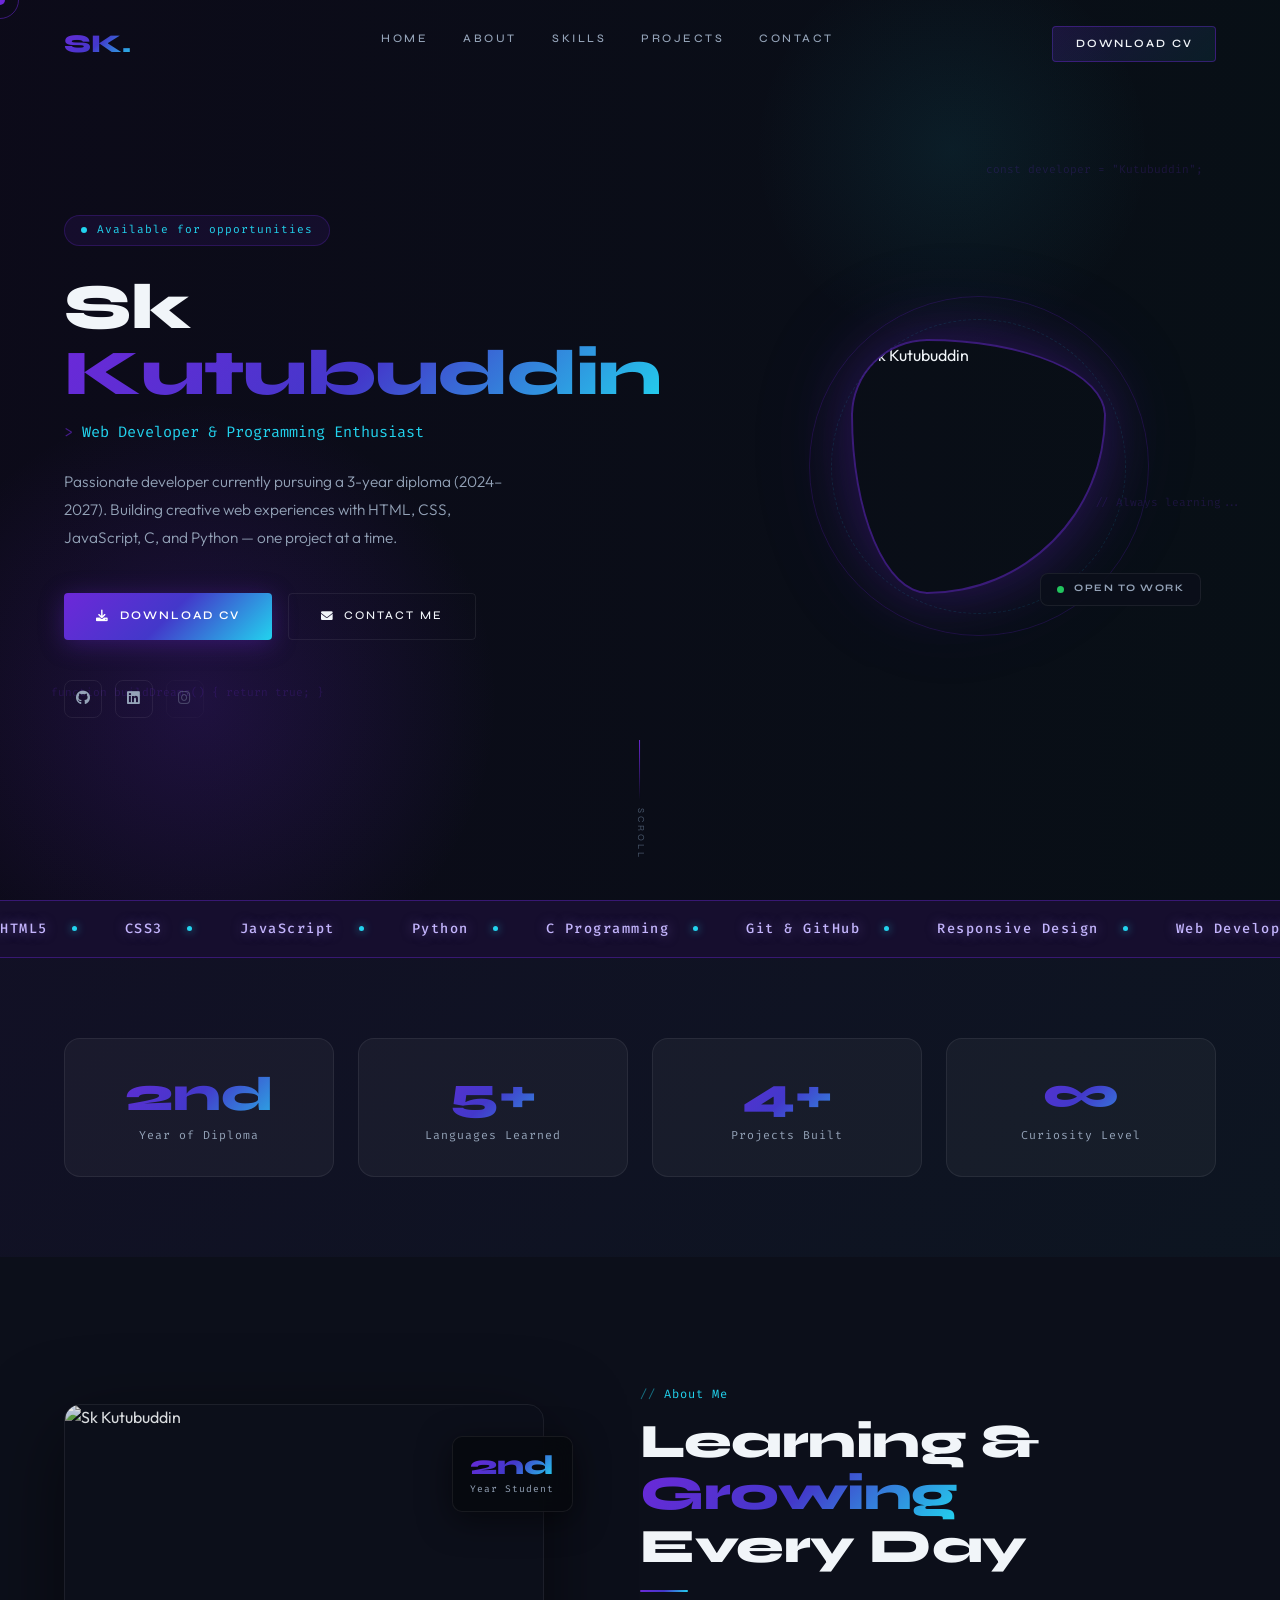
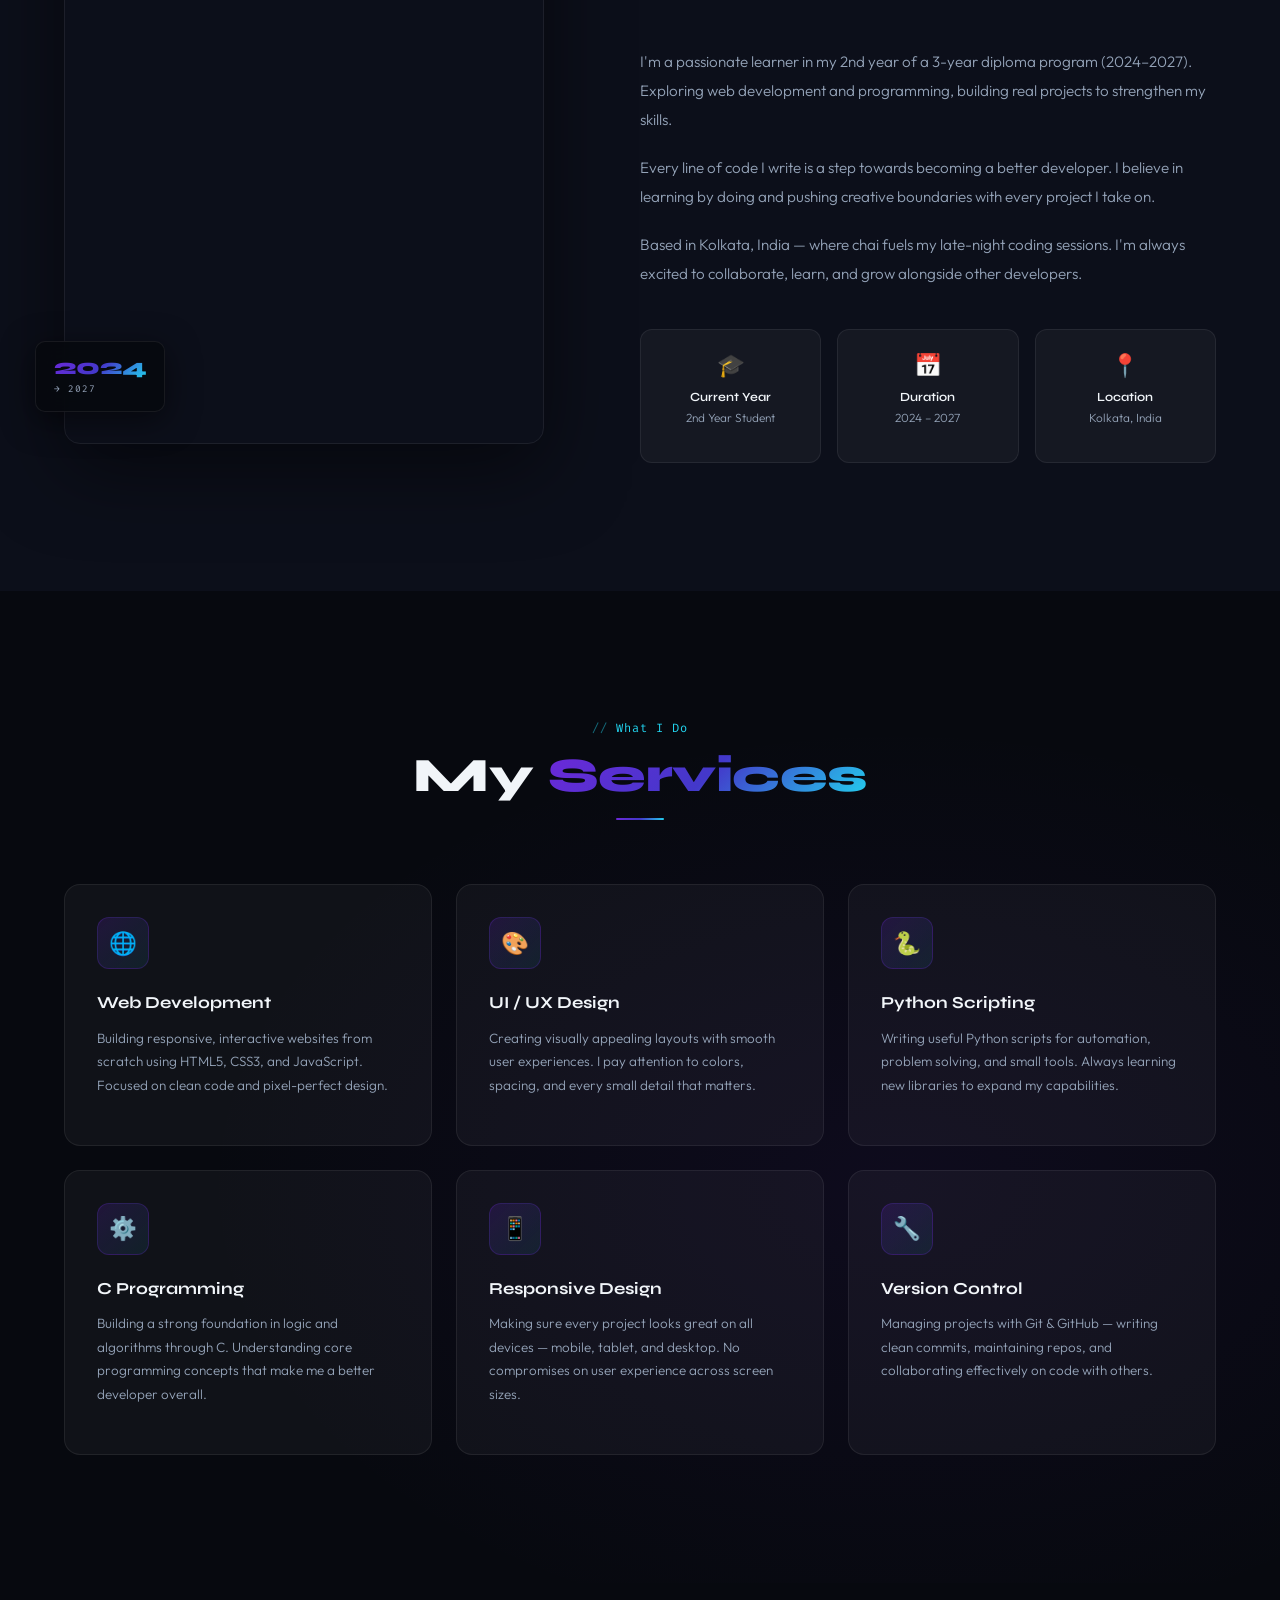
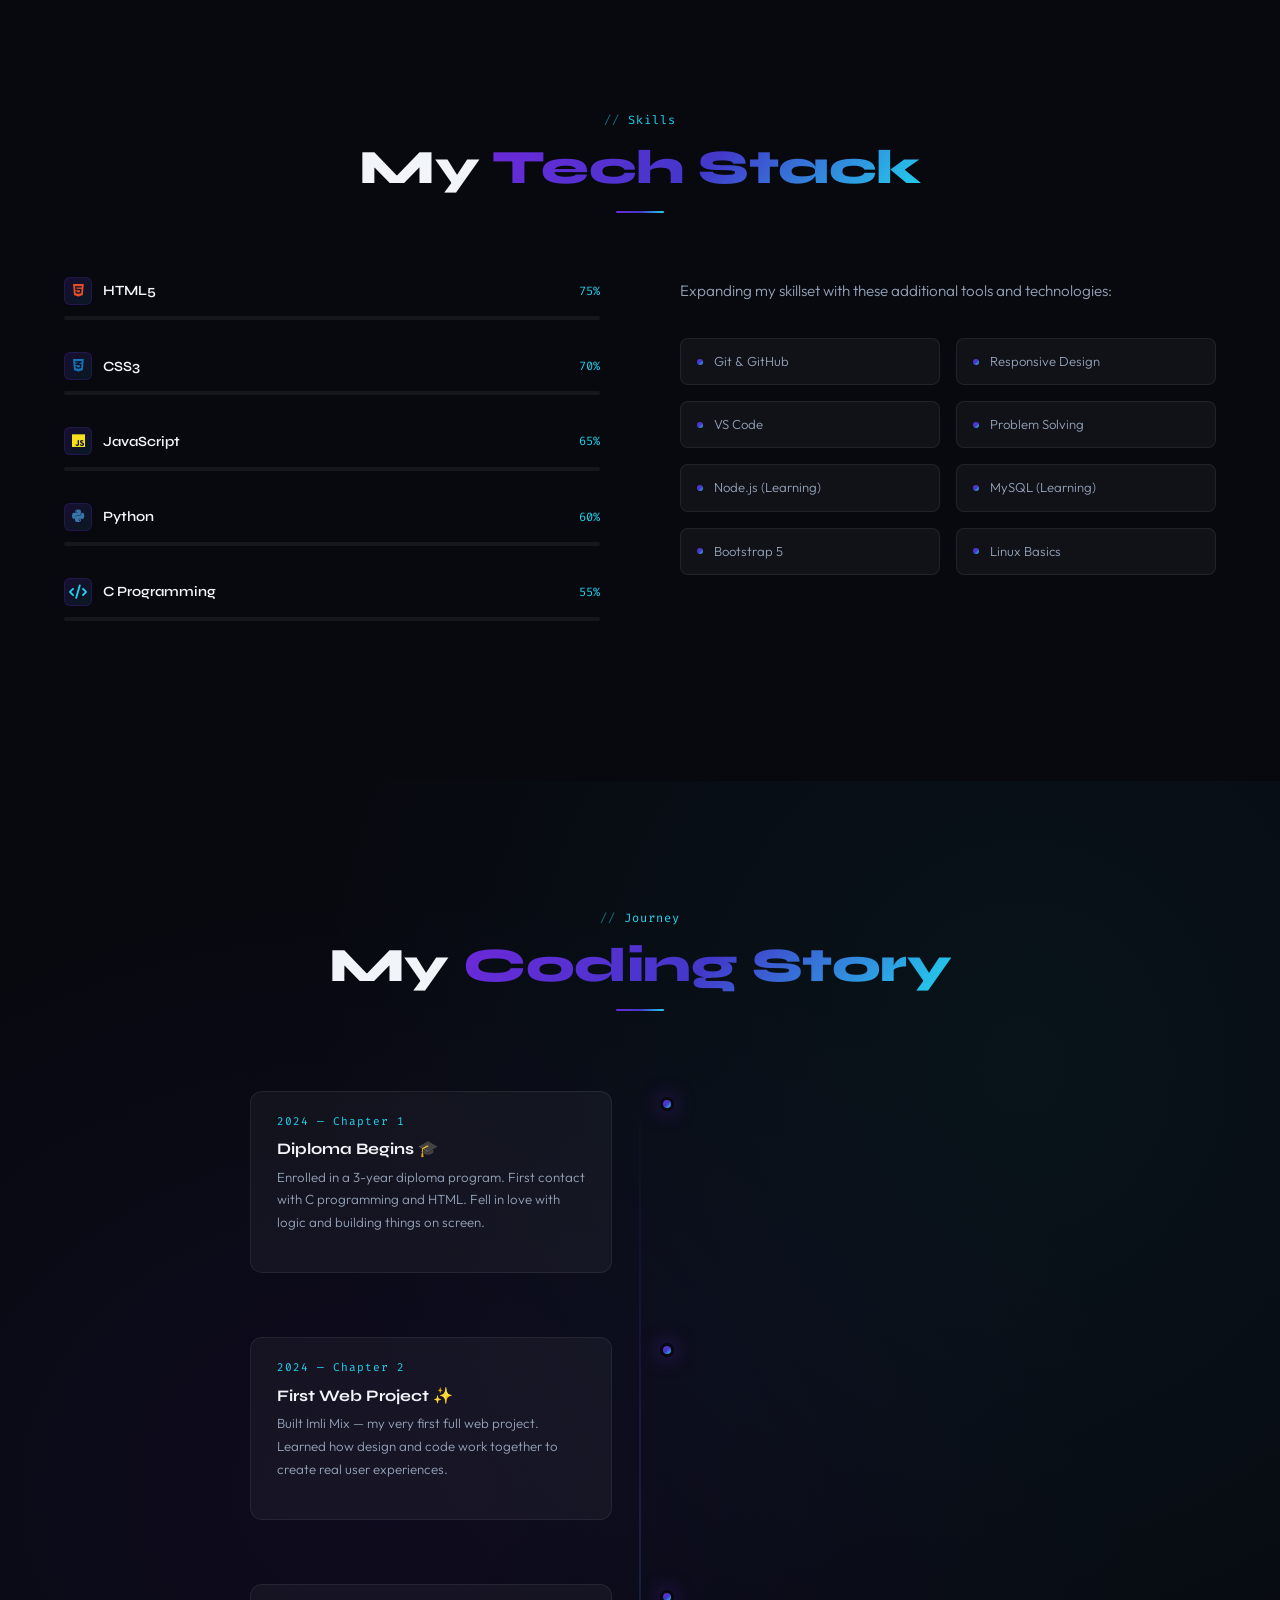
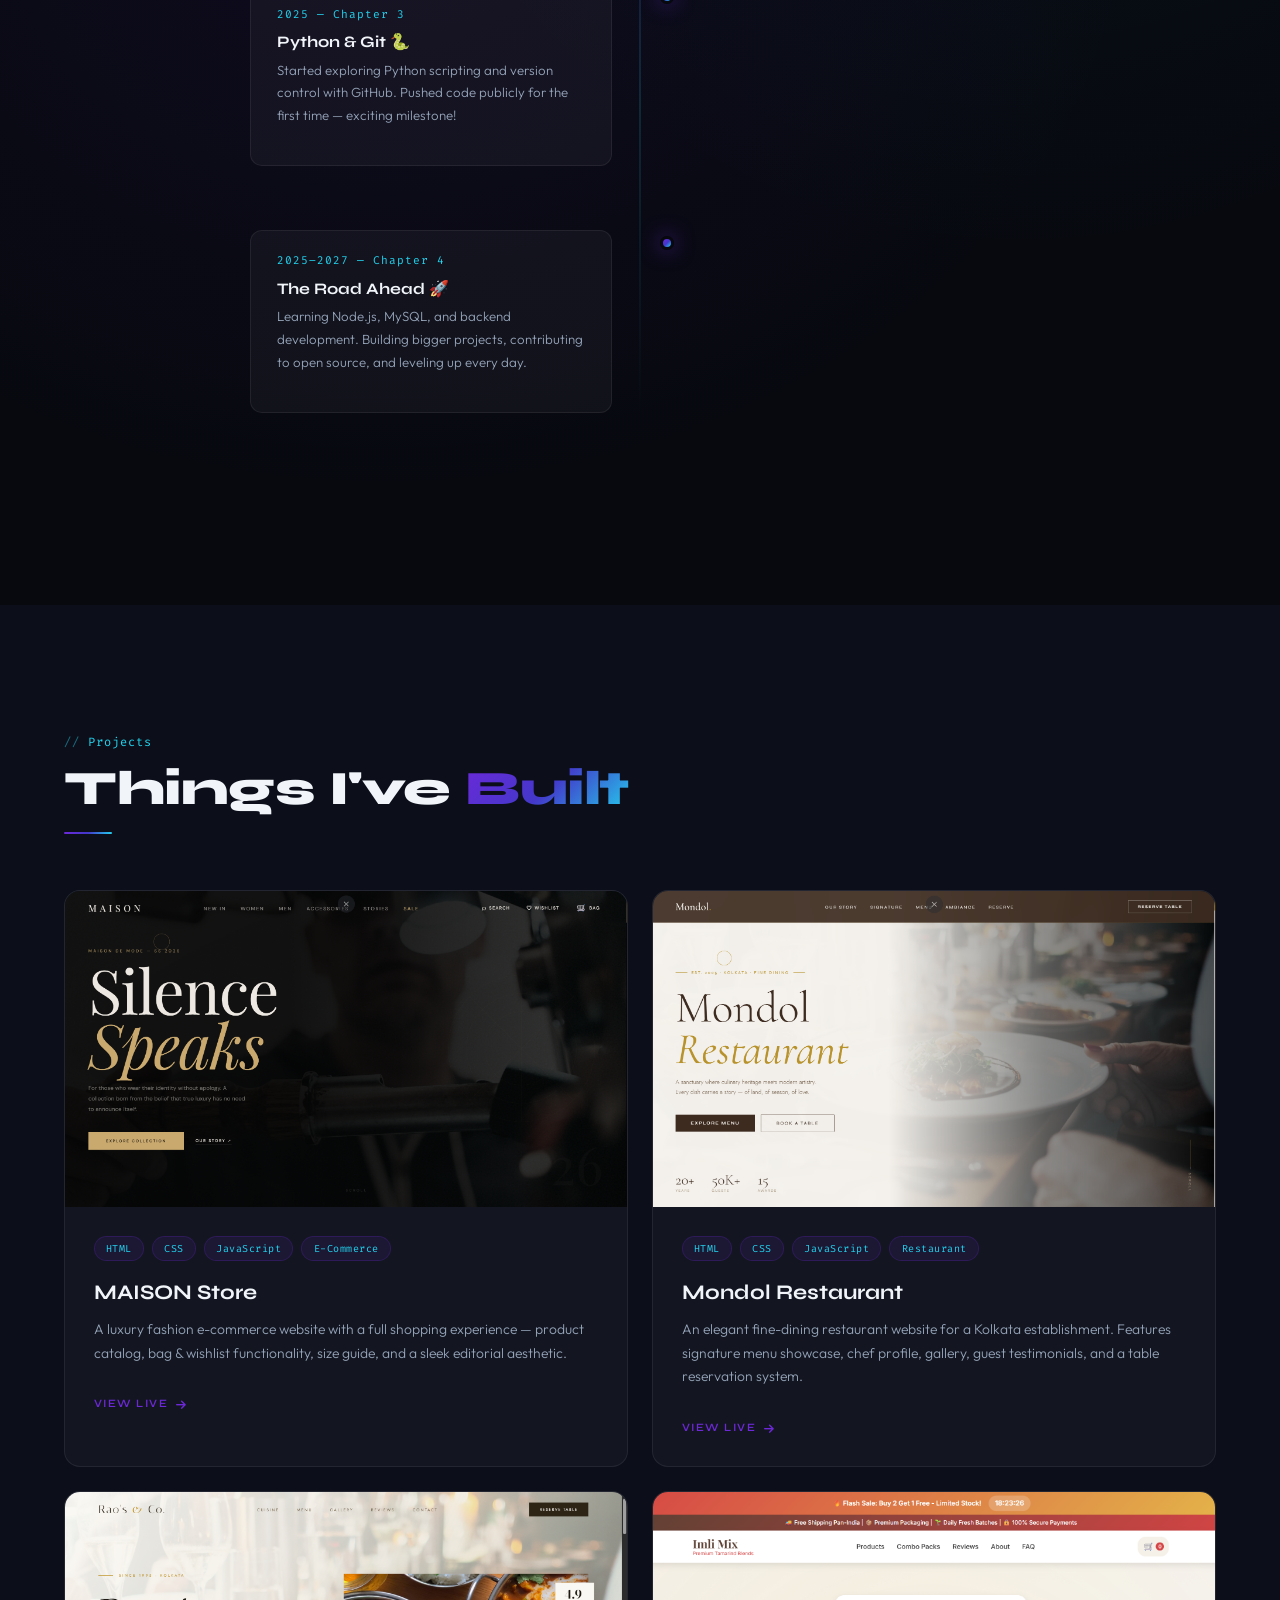
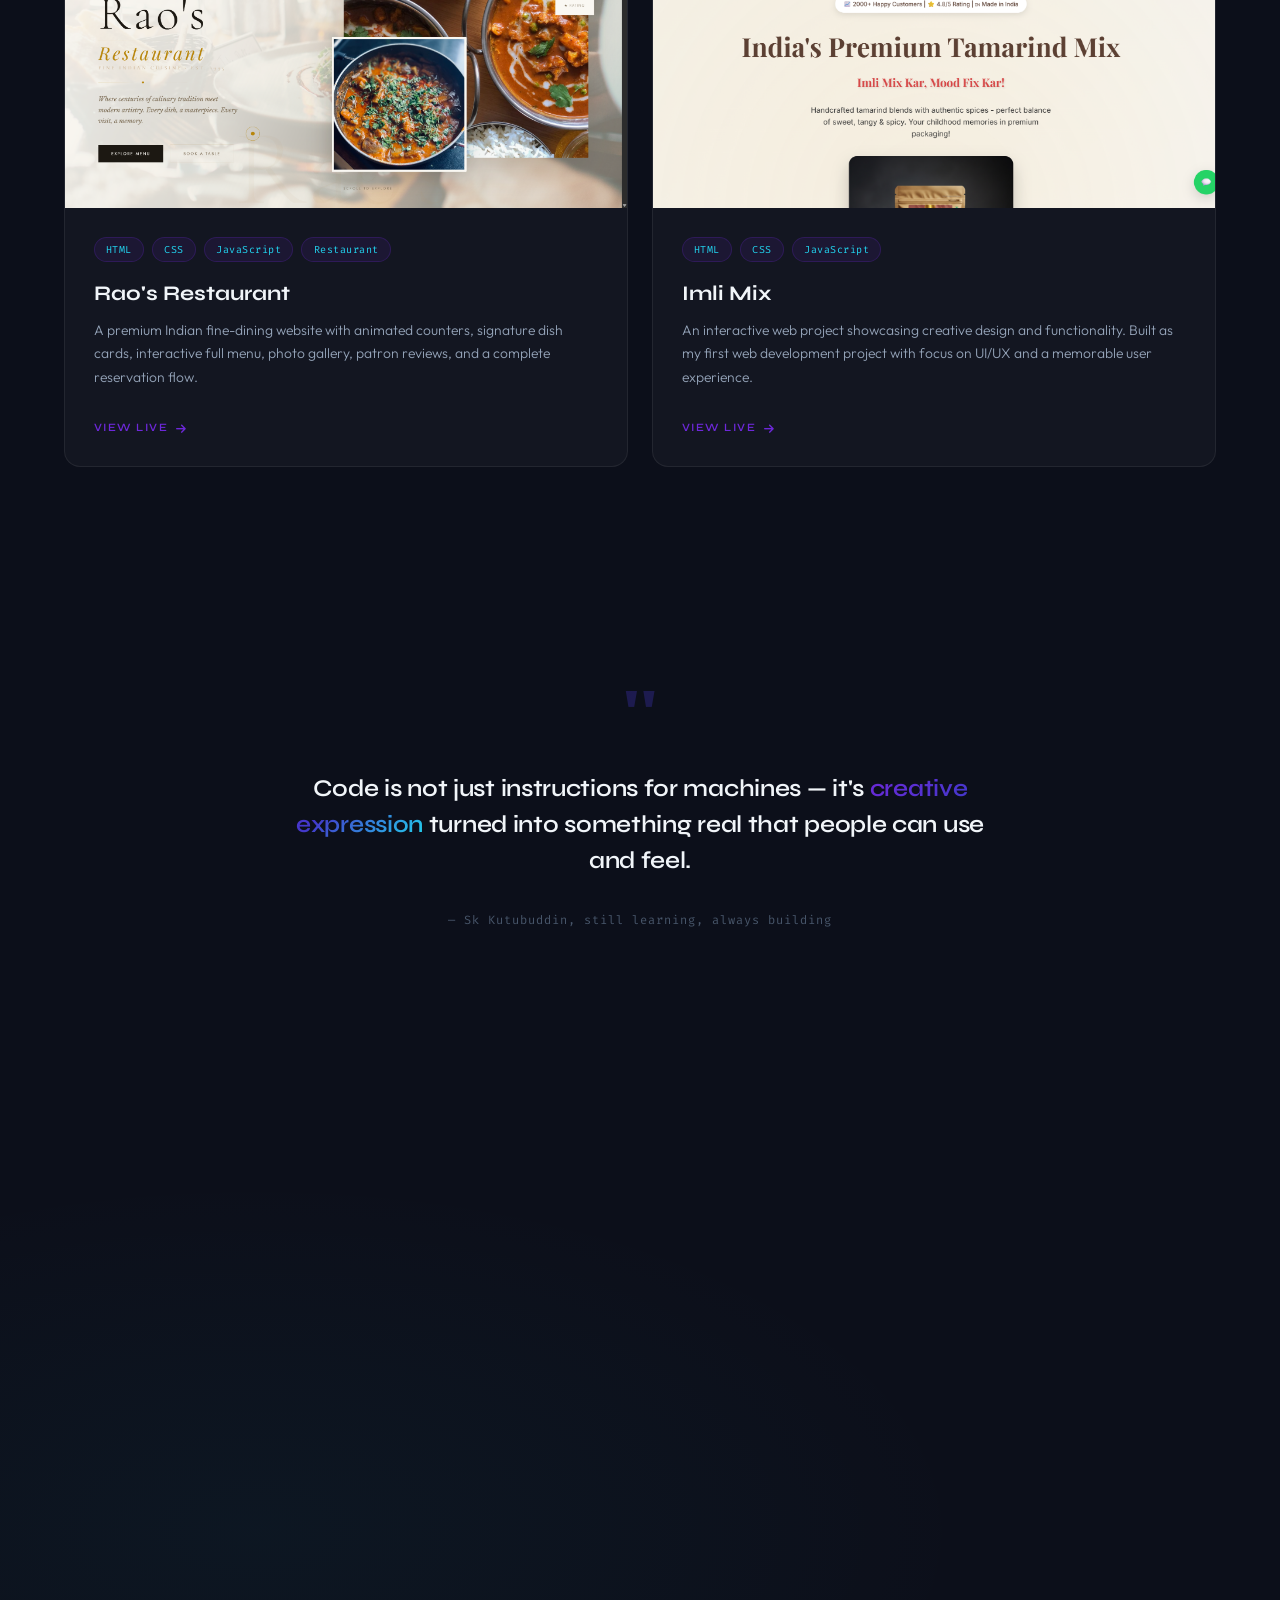
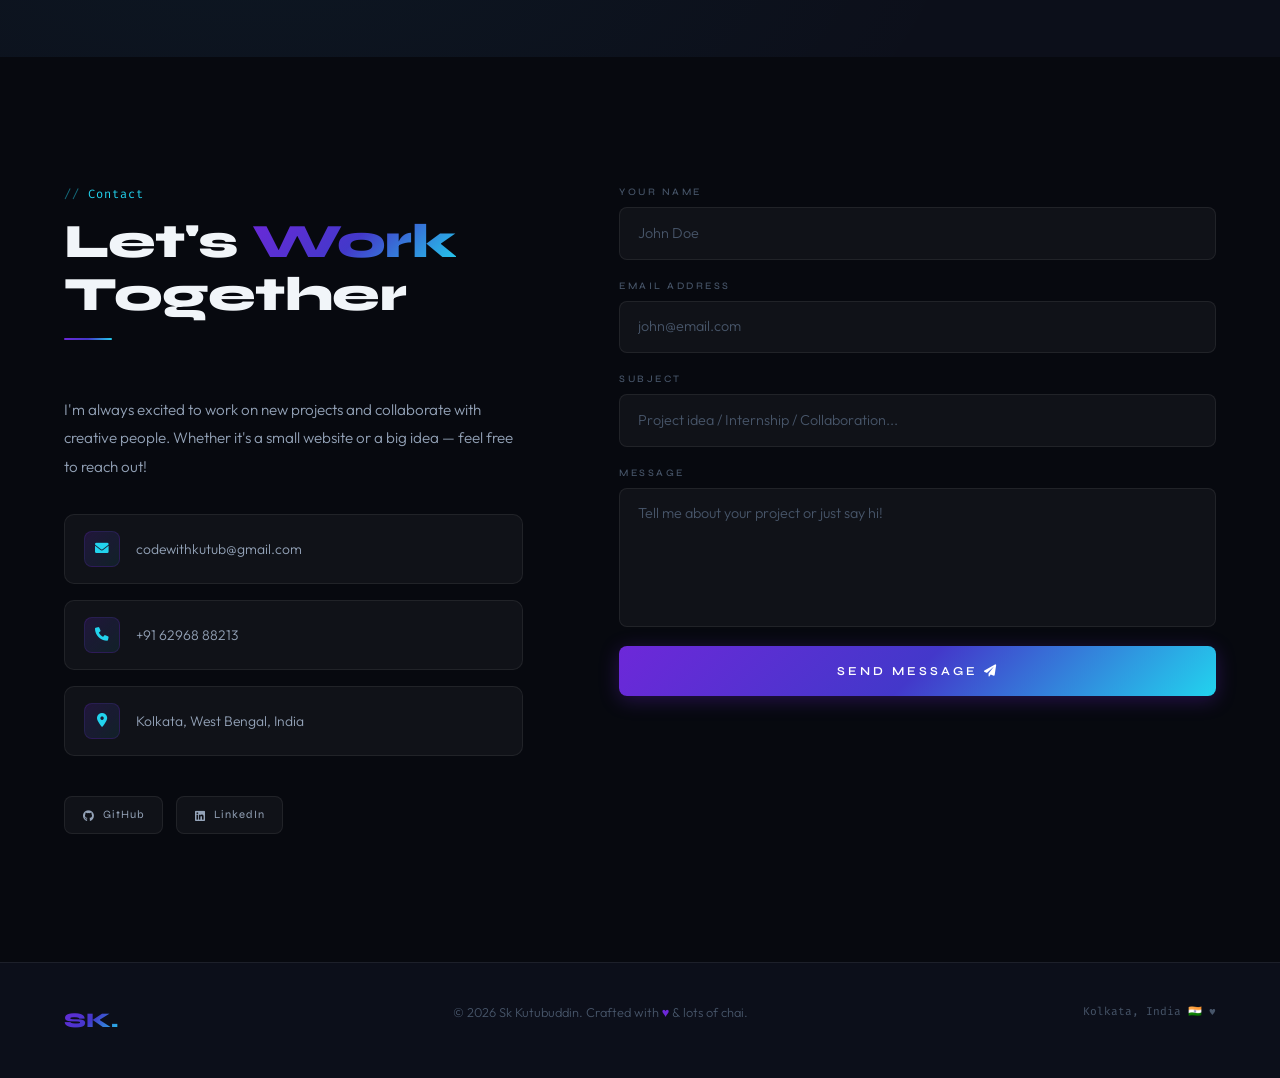
==== index.html @ 4190b273 "Update index.html" ====
<!DOCTYPE html>
<html lang="en">
<head>
<meta name="google-site-verification" content="mOUIY4-0SyJKU-5f5qzlYXudaRZwT8oI6e9zccimovU" />
<meta charset="UTF-8"/>
<meta name="viewport" content="width=device-width, initial-scale=1.0"/>
<title>Sk Kutubuddin — Web Developer</title>
<link href="https://fonts.googleapis.com/css2?family=Syne:wght@400;500;600;700;800&family=Outfit:wght@200;300;400;500;600&family=Fira+Code:wght@300;400;500&display=swap" rel="stylesheet"/>
<link href="https://cdnjs.cloudflare.com/ajax/libs/font-awesome/6.0.0/css/all.min.css" rel="stylesheet"/>
<link href="https://cdn.jsdelivr.net/npm/bootstrap@5.3.3/dist/css/bootstrap.min.css" rel="stylesheet"/>
<style>
:root{
  --bg:#07090f;--bg2:#0c0f1a;--bg3:#111827;
  --card:rgba(255,255,255,0.04);--border:rgba(255,255,255,0.07);
  --p1:#6d28d9;--p2:#4338ca;--p3:#22d3ee;
  --grad:linear-gradient(135deg,#6d28d9,#4338ca,#22d3ee);
  --gradsoft:linear-gradient(135deg,rgba(109,40,217,0.18),rgba(34,211,238,0.08));
  --text:#f1f5f9;--muted:#94a3b8;--dim:#475569;
}
*,*::before,*::after{margin:0;padding:0;box-sizing:border-box}
html{scroll-behavior:smooth}
body{background:var(--bg);color:var(--text);font-family:'Outfit',sans-serif;overflow-x:hidden;cursor:none}
::selection{background:rgba(109,40,217,0.4);color:#fff}
::-webkit-scrollbar{width:3px}
::-webkit-scrollbar-track{background:var(--bg2)}
::-webkit-scrollbar-thumb{background:var(--p1);border-radius:2px}

/* CURSOR */
#cur{position:fixed;width:10px;height:10px;background:var(--p1);border-radius:50%;pointer-events:none;z-index:99999;transform:translate(-50%,-50%)}
#curl{position:fixed;width:38px;height:38px;border:1.5px solid rgba(109,40,217,0.5);border-radius:50%;pointer-events:none;z-index:99998;transform:translate(-50%,-50%);transition:width .35s,height .35s}

/* PROGRESS */
#prog{position:fixed;top:0;left:0;height:2px;background:var(--grad);z-index:9997;transform-origin:left;transform:scaleX(0)}

/* NAV */
nav{position:fixed;top:0;left:0;right:0;z-index:1000;padding:1.5rem 5%;display:flex;align-items:center;justify-content:space-between;transition:all .4s}
nav.scrolled{background:rgba(7,9,15,0.93);backdrop-filter:blur(24px);border-bottom:1px solid var(--border);padding:1rem 5%;box-shadow:0 4px 40px rgba(0,0,0,0.4)}
.nav-logo{font-family:'Syne',sans-serif;font-size:1.6rem;font-weight:800;background:var(--grad);-webkit-background-clip:text;-webkit-text-fill-color:transparent;background-clip:text;text-decoration:none}
.nav-links{display:flex;gap:2.2rem;list-style:none}
.nav-links a{font-family:'Syne',sans-serif;font-size:.72rem;letter-spacing:2.5px;text-transform:uppercase;color:var(--muted);text-decoration:none;font-weight:500;transition:color .3s;position:relative}
.nav-links a::after{content:'';position:absolute;bottom:-3px;left:0;width:0;height:1px;background:var(--grad);transition:width .4s}
.nav-links a:hover{color:var(--text)}
.nav-links a:hover::after{width:100%}
.nav-cv{padding:.55rem 1.4rem;border:1px solid rgba(109,40,217,0.4);color:var(--text);font-family:'Syne',sans-serif;font-size:.7rem;letter-spacing:2px;text-transform:uppercase;font-weight:600;text-decoration:none;border-radius:4px;transition:all .3s;background:var(--gradsoft)}
.nav-cv:hover{background:var(--p1);border-color:var(--p1);box-shadow:0 0 24px rgba(109,40,217,0.45)}
.ham{display:none;flex-direction:column;gap:5px;cursor:pointer}
.ham span{width:24px;height:2px;background:var(--muted);border-radius:2px;transition:all .3s}
.ham.open span:nth-child(1){transform:rotate(45deg) translate(5px,5px)}
.ham.open span:nth-child(2){opacity:0}
.ham.open span:nth-child(3){transform:rotate(-45deg) translate(5px,-5px)}

/* HERO */
.hero{min-height:100vh;position:relative;display:flex;align-items:center;overflow:hidden;padding:7rem 5% 5rem}
.hero-bg{position:absolute;inset:0;background-image:url('https://images.unsplash.com/photo-1555066931-4365d14bab8c?w=1800&q=80&auto=format');background-size:cover;background-position:center;filter:brightness(0.12) saturate(0.4)}
.hero-ov{position:absolute;inset:0;background:linear-gradient(to right,rgba(7,9,15,0.97) 40%,rgba(7,9,15,0.7) 70%,rgba(7,9,15,0.3) 100%)}
.glow1{position:absolute;bottom:-100px;left:-100px;width:600px;height:600px;border-radius:50%;background:radial-gradient(circle,rgba(109,40,217,0.2) 0%,transparent 70%);pointer-events:none}
.glow2{position:absolute;top:-50px;right:10%;width:400px;height:400px;border-radius:50%;background:radial-gradient(circle,rgba(34,211,238,0.08) 0%,transparent 70%);pointer-events:none}
.fc{position:absolute;font-family:'Fira Code',monospace;font-size:.7rem;color:rgba(109,40,217,0.2);pointer-events:none;white-space:nowrap}
.fc1{top:18%;right:6%;animation:floatY 6s ease-in-out infinite}
.fc2{bottom:22%;left:4%;animation:floatY 8s ease-in-out infinite reverse}
.fc3{top:55%;right:3%;animation:floatY 7s ease-in-out 1s infinite}
.hero-inner{display:grid;grid-template-columns:1fr 1fr;gap:5rem;align-items:center;width:100%;position:relative;z-index:2}

.photo-wrap{display:flex;justify-content:center;align-items:center;position:relative}
.ring1{position:absolute;width:340px;height:340px;border-radius:50%;border:1px solid rgba(109,40,217,0.2);animation:spin 22s linear infinite}
.ring2{position:absolute;width:295px;height:295px;border-radius:50%;border:1px dashed rgba(34,211,238,0.12);animation:spin 16s linear infinite reverse}
.photo-shape{width:255px;height:255px;border-radius:30% 70% 70% 30% / 30% 30% 70% 70%;overflow:hidden;border:2px solid rgba(109,40,217,0.5);box-shadow:0 0 60px rgba(109,40,217,0.3),0 0 120px rgba(109,40,217,0.1);animation:morph 8s ease-in-out infinite;position:relative;z-index:2}
.photo-shape img{width:100%;height:100%;object-fit:cover;object-position:top}
.badge{position:absolute;bottom:-12px;right:15px;background:rgba(12,15,26,0.9);border:1px solid var(--border);padding:.65rem 1rem;border-radius:8px;display:flex;align-items:center;gap:.6rem;z-index:3;backdrop-filter:blur(12px)}
.bdot{width:7px;height:7px;background:#22c55e;border-radius:50%;animation:pulse 2s ease infinite}
.btxt{font-family:'Syne',sans-serif;font-size:.62rem;letter-spacing:1.5px;text-transform:uppercase;color:var(--muted)}

.htag{display:inline-flex;align-items:center;gap:.6rem;background:rgba(109,40,217,0.1);border:1px solid rgba(109,40,217,0.25);padding:.4rem 1rem;border-radius:100px;margin-bottom:1.8rem;animation:fadeUp .8s ease .2s both}
.htag span{font-family:'Fira Code',monospace;font-size:.7rem;color:var(--p3);letter-spacing:1px}
.hdot{width:6px;height:6px;background:var(--p3);border-radius:50%;animation:pulse 2s ease infinite}
.hero-name{font-family:'Syne',sans-serif;font-size:clamp(2.8rem,5vw,4.4rem);font-weight:800;line-height:1.04;margin-bottom:.8rem;letter-spacing:-1px;animation:fadeUp 1s ease .4s both}
.hero-name .g{background:var(--grad);-webkit-background-clip:text;-webkit-text-fill-color:transparent;background-clip:text}
.hero-role{font-family:'Fira Code',monospace;font-size:.95rem;color:var(--p3);margin-bottom:1.5rem;animation:fadeUp 1s ease .6s both}
.hero-role::before{content:'> ';color:var(--p1);opacity:.6}
.hero-desc{font-size:.96rem;color:var(--muted);line-height:1.85;font-weight:300;max-width:440px;margin-bottom:2.5rem;animation:fadeUp 1s ease .8s both}
.hero-btns{display:flex;gap:1rem;flex-wrap:wrap;margin-bottom:2.5rem;animation:fadeUp 1s ease 1s both}
.btn-fill{display:inline-flex;align-items:center;gap:.6rem;padding:.85rem 2rem;background:var(--grad);color:#fff;font-family:'Syne',sans-serif;font-size:.73rem;letter-spacing:2px;text-transform:uppercase;font-weight:600;border:none;border-radius:4px;cursor:none;text-decoration:none;transition:all .3s;box-shadow:0 4px 24px rgba(109,40,217,0.35)}
.btn-fill:hover{transform:translateY(-2px);box-shadow:0 8px 36px rgba(109,40,217,0.55)}
.btn-out{display:inline-flex;align-items:center;gap:.6rem;padding:.85rem 2rem;background:transparent;border:1px solid var(--border);color:var(--text);font-family:'Syne',sans-serif;font-size:.73rem;letter-spacing:2px;text-transform:uppercase;font-weight:500;border-radius:4px;cursor:none;text-decoration:none;transition:all .3s}
.btn-out:hover{border-color:rgba(109,40,217,0.5);background:rgba(109,40,217,0.08);transform:translateY(-2px)}
.hero-soc{display:flex;gap:.8rem;animation:fadeUp 1s ease 1.2s both}
.soca{width:38px;height:38px;border:1px solid var(--border);border-radius:8px;display:flex;align-items:center;justify-content:center;color:var(--muted);text-decoration:none;transition:all .3s;font-size:.9rem}
.soca:hover{border-color:rgba(109,40,217,0.5);color:var(--p1);background:rgba(109,40,217,0.08);transform:translateY(-3px)}
.hero-scroll{position:absolute;bottom:2.5rem;left:50%;transform:translateX(-50%);z-index:2;display:flex;flex-direction:column;align-items:center;gap:.5rem}
.scroll-line{width:1px;height:60px;background:linear-gradient(to bottom,var(--p1),transparent)}
.scroll-txt{font-family:'Syne',sans-serif;font-size:.58rem;letter-spacing:3px;text-transform:uppercase;color:var(--dim);writing-mode:vertical-rl}

/* MARQUEE */
.mq{padding:1.1rem 0;background:rgba(109,40,217,0.15);border-top:1px solid rgba(109,40,217,0.4);border-bottom:1px solid rgba(109,40,217,0.4);overflow:hidden}
.mq-track{display:flex;gap:3rem;animation:marquee 22s linear infinite;white-space:nowrap}
.mq-item{font-family:'Fira Code',monospace;font-size:.85rem;color:#c4b5fd;display:flex;align-items:center;gap:1.5rem;flex-shrink:0;letter-spacing:1.5px;font-weight:500;text-shadow:0 0 12px rgba(167,139,250,0.5)}
.mq-dot{width:5px;height:5px;background:#22d3ee;border-radius:50%;opacity:1;box-shadow:0 0 8px rgba(34,211,238,0.8)}

/* SECTION BASE */
.sec{padding:8rem 5%;position:relative;z-index:2}
.sec-lbl{font-family:'Fira Code',monospace;font-size:.75rem;color:var(--p3);display:block;margin-bottom:.8rem;letter-spacing:1px}
.sec-lbl::before{content:'// ';opacity:.5}
.sec-h{font-family:'Syne',sans-serif;font-size:clamp(2rem,4vw,3rem);font-weight:800;color:var(--text);line-height:1.1;margin-bottom:1rem;letter-spacing:-.5px}
.sec-h .g{background:var(--grad);-webkit-background-clip:text;-webkit-text-fill-color:transparent;background-clip:text}
.sec-line{width:48px;height:2px;background:var(--grad);border-radius:2px;margin-bottom:3.5rem}
.body-p{font-size:.95rem;color:var(--muted);line-height:1.9;font-weight:300;margin-bottom:1.2rem}

/* BIDIRECTIONAL REVEAL */
.rv{opacity:0;transform:translateY(40px);transition:opacity .75s cubic-bezier(.16,1,.3,1),transform .75s cubic-bezier(.16,1,.3,1)}
.rv.vis{opacity:1;transform:none}
.rvl{opacity:0;transform:translateX(-50px);transition:opacity .75s cubic-bezier(.16,1,.3,1),transform .75s cubic-bezier(.16,1,.3,1)}
.rvl.vis{opacity:1;transform:none}
.rvr{opacity:0;transform:translateX(50px);transition:opacity .75s cubic-bezier(.16,1,.3,1),transform .75s cubic-bezier(.16,1,.3,1)}
.rvr.vis{opacity:1;transform:none}
.d1{transition-delay:.1s}.d2{transition-delay:.2s}.d3{transition-delay:.3s}.d4{transition-delay:.4s}.d5{transition-delay:.5s}

/* ABOUT */
.about-sec{background:var(--bg2);overflow:hidden}
.about-bg{position:absolute;inset:0;background-image:url('https://images.unsplash.com/photo-1518770660439-4636190af475?w=1400&q=70&auto=format');background-size:cover;background-position:center;filter:brightness(0.06) saturate(0.3);opacity:.7}
.about-ov{position:absolute;inset:0;background:linear-gradient(135deg,rgba(12,15,26,0.97) 50%,rgba(12,15,26,0.88) 100%)}
.about-inner{display:grid;grid-template-columns:1fr 1.2fr;gap:6rem;align-items:center;position:relative;z-index:2}
.about-img-wrap{position:relative}
.about-frame{border-radius:16px;overflow:hidden;border:1px solid var(--border);box-shadow:0 24px 80px rgba(0,0,0,0.5)}
.about-frame img{width:100%;aspect-ratio:3/4;object-fit:cover;object-position:top;filter:saturate(.8) brightness(.9);display:block}
.ab1{position:absolute;top:2rem;right:-1.8rem;background:rgba(7,9,15,0.92);border:1px solid var(--border);padding:.9rem 1.1rem;border-radius:10px;box-shadow:0 8px 32px rgba(0,0,0,0.5);backdrop-filter:blur(12px)}
.ab1 .num{font-family:'Syne',sans-serif;font-size:1.7rem;font-weight:800;background:var(--grad);-webkit-background-clip:text;-webkit-text-fill-color:transparent;background-clip:text;display:block;line-height:1}
.ab1 .lbl{font-family:'Fira Code',monospace;font-size:.6rem;color:var(--muted);letter-spacing:1px;display:block;margin-top:.2rem}
.ab2{position:absolute;bottom:2rem;left:-1.8rem;background:rgba(7,9,15,0.92);border:1px solid var(--border);padding:.9rem 1.1rem;border-radius:10px;box-shadow:0 8px 32px rgba(0,0,0,0.5);backdrop-filter:blur(12px)}
.acards{display:grid;grid-template-columns:repeat(3,1fr);gap:1rem;margin-top:2.5rem}
.acard{background:var(--card);border:1px solid var(--border);border-radius:12px;padding:1.2rem;text-align:center;transition:all .3s}
.acard:hover{border-color:rgba(109,40,217,0.35);background:rgba(109,40,217,0.06);transform:translateY(-4px)}
.acard-ico{font-size:1.4rem;margin-bottom:.5rem}
.acard h4{font-family:'Syne',sans-serif;font-size:.78rem;color:var(--text);font-weight:600;margin-bottom:.3rem}
.acard p{font-size:.74rem;color:var(--muted);font-weight:300;line-height:1.4}

/* SKILLS */
.skills-sec{background:var(--bg);overflow:hidden}
.skills-bg{position:absolute;inset:0;background-image:url('https://images.unsplash.com/photo-1451187580459-43490279c0fa?w=1400&q=70&auto=format');background-size:cover;background-position:center;filter:brightness(0.07) saturate(0.2)}
.skills-ov{position:absolute;inset:0;background:linear-gradient(to bottom,rgba(7,9,15,0.97),rgba(7,9,15,0.92),rgba(7,9,15,0.97))}
.skills-center{text-align:center;margin-bottom:4rem;position:relative;z-index:2}
.skills-inner{display:grid;grid-template-columns:1fr 1fr;gap:5rem;position:relative;z-index:2}
.sk-item{margin-bottom:2rem}
.sk-top{display:flex;justify-content:space-between;align-items:center;margin-bottom:.7rem}
.sk-name{font-family:'Syne',sans-serif;font-size:.88rem;color:var(--text);font-weight:600;display:flex;align-items:center;gap:.7rem}
.sk-ico{width:28px;height:28px;border-radius:6px;background:var(--gradsoft);border:1px solid rgba(109,40,217,0.2);display:flex;align-items:center;justify-content:center;font-size:.9rem}
.sk-pct{font-family:'Fira Code',monospace;font-size:.75rem;color:var(--p3)}
.sk-track{height:4px;background:rgba(255,255,255,0.06);border-radius:100px;overflow:hidden}
.sk-fill{height:100%;border-radius:100px;background:var(--grad);width:0;transition:width 1.4s cubic-bezier(.16,1,.3,1)}
.chips{display:grid;grid-template-columns:1fr 1fr;gap:1rem}
.chip{background:var(--card);border:1px solid var(--border);border-radius:8px;padding:.8rem 1rem;display:flex;align-items:center;gap:.7rem;transition:all .3s}
.chip:hover{border-color:rgba(109,40,217,0.35);background:rgba(109,40,217,0.06)}
.chipdot{width:6px;height:6px;border-radius:50%;background:var(--grad);flex-shrink:0}
.chipname{font-size:.82rem;color:var(--muted);font-weight:300}

/* PROJECTS */
.projects-sec{background:var(--bg2);overflow:hidden}
.projects-bg{position:absolute;inset:0;background-image:url('https://images.unsplash.com/photo-1461749280684-dccba630e2f6?w=1400&q=70&auto=format');background-size:cover;background-position:center;filter:brightness(0.07) saturate(0.3)}
.projects-ov{position:absolute;inset:0;background:rgba(12,15,26,0.94)}
.proj-top{position:relative;z-index:2}
.proj-grid{display:grid;grid-template-columns:repeat(2,1fr);gap:1.5rem;margin-top:1rem;position:relative;z-index:2}
.proj-card{background:rgba(255,255,255,0.03);border:1px solid var(--border);border-radius:16px;overflow:hidden;transition:all .4s}
.proj-card:hover{border-color:rgba(109,40,217,0.35);transform:translateY(-6px);box-shadow:0 24px 60px rgba(0,0,0,0.4)}
.proj-img{width:100%;aspect-ratio:16/9;overflow:hidden;position:relative;background:var(--bg3)}
.proj-img img{position:absolute;inset:0;width:100%;height:100%;object-fit:cover;transition:opacity .45s,transform .6s}
.proj-img .img-main{opacity:1}
.proj-img .img-hover{opacity:0}
.proj-card:hover .img-main{opacity:0;transform:scale(1.05)}
.proj-card:hover .img-hover{opacity:1}
.proj-body{padding:1.8rem}
.ptags{display:flex;gap:.5rem;flex-wrap:wrap;margin-bottom:1rem}
.ptag{font-family:'Fira Code',monospace;font-size:.63rem;padding:.25rem .7rem;border-radius:100px;background:rgba(109,40,217,0.1);border:1px solid rgba(109,40,217,0.22);color:var(--p3);letter-spacing:.5px}
.pname{font-family:'Syne',sans-serif;font-size:1.3rem;color:var(--text);font-weight:700;margin-bottom:.6rem}
.pdesc{font-size:.87rem;color:var(--muted);line-height:1.7;font-weight:300;margin-bottom:1.5rem}
.plink{display:inline-flex;align-items:center;gap:.5rem;font-family:'Syne',sans-serif;font-size:.7rem;letter-spacing:1.5px;text-transform:uppercase;color:var(--p1);text-decoration:none;font-weight:600;transition:all .3s}
.plink:hover{color:var(--p3);gap:.8rem}

/* PROJECT PREVIEW — iframe based */
.proj-preview{position:relative;width:100%;aspect-ratio:16/9;overflow:hidden;background:var(--bg3)}
.proj-preview iframe{width:200%;height:200%;border:none;transform:scale(0.5);transform-origin:top left;pointer-events:none}
.proj-preview-overlay{position:absolute;inset:0;background:linear-gradient(to bottom,transparent 60%,rgba(7,9,15,0.6) 100%)}
.proj-preview:hover .proj-preview-overlay{background:linear-gradient(to bottom,transparent 40%,rgba(7,9,15,0.4) 100%)}

/* TIMELINE */
.timeline-sec{background:var(--bg);overflow:hidden}
.timeline-bg{position:absolute;inset:0;background:radial-gradient(ellipse at 30% 50%,rgba(109,40,217,0.08) 0%,transparent 60%),radial-gradient(ellipse at 80% 20%,rgba(34,211,238,0.05) 0%,transparent 50%)}
.tl-wrap{position:relative;z-index:2;max-width:780px;margin:0 auto}
.tl-line{position:absolute;left:50%;top:0;bottom:0;width:1px;background:linear-gradient(to bottom,transparent,rgba(109,40,217,0.4),rgba(34,211,238,0.3),transparent);transform:translateX(-50%)}
.tl-item{display:flex;gap:3rem;align-items:flex-start;margin-bottom:4rem;position:relative}
.tl-item:nth-child(even){flex-direction:row-reverse}
.tl-side{flex:1;text-align:right}
.tl-item:nth-child(even) .tl-side{text-align:left}
.tl-dot{width:14px;height:14px;border-radius:50%;background:var(--grad);border:3px solid var(--bg);box-shadow:0 0 20px rgba(109,40,217,0.6);flex-shrink:0;margin-top:.4rem;position:relative;z-index:2}
.tl-card{background:var(--card);border:1px solid var(--border);border-radius:12px;padding:1.4rem 1.6rem;flex:1;transition:all .3s}
.tl-card:hover{border-color:rgba(109,40,217,0.35);background:rgba(109,40,217,0.05)}
.tl-year{font-family:'Fira Code',monospace;font-size:.7rem;color:var(--p3);letter-spacing:1px;margin-bottom:.4rem}
.tl-title{font-family:'Syne',sans-serif;font-size:1rem;color:var(--text);font-weight:700;margin-bottom:.3rem}
.tl-desc{font-size:.83rem;color:var(--muted);line-height:1.7;font-weight:300}

/* STATS */
.stats-sec{background:var(--bg2);padding:5rem 5%;position:relative;overflow:hidden}
.stats-bg{position:absolute;inset:0;background:linear-gradient(135deg,rgba(109,40,217,0.06),rgba(34,211,238,0.03))}
.stats-grid{display:grid;grid-template-columns:repeat(4,1fr);gap:1.5rem;position:relative;z-index:2}
.stat-card{background:var(--card);border:1px solid var(--border);border-radius:16px;padding:2rem 1.5rem;text-align:center;transition:all .4s;position:relative;overflow:hidden}
.stat-card::before{content:'';position:absolute;inset:0;background:var(--grad);opacity:0;transition:opacity .4s}
.stat-card:hover::before{opacity:.05}
.stat-card:hover{border-color:rgba(109,40,217,0.4);transform:translateY(-6px);box-shadow:0 20px 50px rgba(0,0,0,0.3)}
.stat-num{font-family:'Syne',sans-serif;font-size:3rem;font-weight:800;background:var(--grad);-webkit-background-clip:text;-webkit-text-fill-color:transparent;background-clip:text;line-height:1;margin-bottom:.5rem}
.stat-label{font-family:'Fira Code',monospace;font-size:.72rem;color:var(--muted);letter-spacing:1px}

/* SERVICES */
.services-sec{background:var(--bg);overflow:hidden}
.services-bg{position:absolute;inset:0;background:radial-gradient(ellipse at 70% 60%,rgba(109,40,217,0.07) 0%,transparent 55%)}
.srv-grid{display:grid;grid-template-columns:repeat(3,1fr);gap:1.5rem;position:relative;z-index:2}
.srv-card{background:var(--card);border:1px solid var(--border);border-radius:16px;padding:2rem;transition:all .4s;position:relative;overflow:hidden}
.srv-card::after{content:'';position:absolute;bottom:0;left:0;right:0;height:2px;background:var(--grad);transform:scaleX(0);transform-origin:left;transition:transform .4s}
.srv-card:hover::after{transform:scaleX(1)}
.srv-card:hover{border-color:rgba(109,40,217,0.3);transform:translateY(-5px);background:rgba(109,40,217,0.04)}
.srv-ico{width:52px;height:52px;border-radius:12px;background:var(--gradsoft);border:1px solid rgba(109,40,217,0.25);display:flex;align-items:center;justify-content:center;font-size:1.4rem;margin-bottom:1.3rem}
.srv-title{font-family:'Syne',sans-serif;font-size:1.05rem;color:var(--text);font-weight:700;margin-bottom:.7rem}
.srv-desc{font-size:.84rem;color:var(--muted);line-height:1.75;font-weight:300}

/* QUOTE */
.quote-sec{background:var(--bg2);overflow:hidden;padding:6rem 5%}
.quote-bg{position:absolute;inset:0;background:linear-gradient(to right,rgba(109,40,217,0.05),rgba(34,211,238,0.03))}
.quote-inner{position:relative;z-index:2;max-width:700px;margin:0 auto;text-align:center}
.quote-mark{font-family:'Syne',sans-serif;font-size:8rem;line-height:.5;background:var(--grad);-webkit-background-clip:text;-webkit-text-fill-color:transparent;background-clip:text;opacity:.3;margin-bottom:1rem}
.quote-text{font-family:'Syne',sans-serif;font-size:1.5rem;color:var(--text);font-weight:600;line-height:1.5;margin-bottom:2rem;letter-spacing:-.3px}
.quote-text .g{background:var(--grad);-webkit-background-clip:text;-webkit-text-fill-color:transparent;background-clip:text}

/* CONTACT */
.contact-sec{background:var(--bg);overflow:hidden}
.contact-bg{position:absolute;inset:0;background-image:url('https://images.unsplash.com/photo-1486312338219-ce68d2c6f44d?w=1400&q=70&auto=format');background-size:cover;background-position:center;filter:brightness(0.07) saturate(0.2)}
.contact-ov{position:absolute;inset:0;background:linear-gradient(135deg,rgba(7,9,15,0.97) 40%,rgba(7,9,15,0.9) 100%)}
.contact-inner{display:grid;grid-template-columns:1fr 1.3fr;gap:6rem;align-items:start;position:relative;z-index:2}
.ci-list{display:flex;flex-direction:column;gap:1rem;margin-top:2rem;margin-bottom:2.5rem}
.ci{display:flex;align-items:center;gap:1rem;padding:1rem 1.2rem;background:var(--card);border:1px solid var(--border);border-radius:10px;transition:all .3s}
.ci:hover{border-color:rgba(109,40,217,0.35);background:rgba(109,40,217,0.06)}
.ci-ico{width:36px;height:36px;border-radius:8px;background:var(--gradsoft);border:1px solid rgba(109,40,217,0.2);display:flex;align-items:center;justify-content:center;font-size:.85rem;color:var(--p3);flex-shrink:0}
.ci-txt{font-size:.87rem;color:var(--muted);font-weight:300}
.soc-row{display:flex;gap:.8rem;margin-top:1rem}
.socpill{display:flex;align-items:center;gap:.5rem;padding:.6rem 1.1rem;background:var(--card);border:1px solid var(--border);border-radius:8px;color:var(--muted);text-decoration:none;font-family:'Syne',sans-serif;font-size:.7rem;letter-spacing:1px;transition:all .3s}
.socpill:hover{border-color:rgba(109,40,217,0.4);color:var(--p1);background:rgba(109,40,217,0.07)}
.cform{display:flex;flex-direction:column;gap:1.2rem}
.fg{display:flex;flex-direction:column;gap:.45rem}
.fg label{font-family:'Syne',sans-serif;font-size:.62rem;letter-spacing:2.5px;text-transform:uppercase;color:var(--dim);font-weight:500}
.fg input,.fg textarea{background:rgba(255,255,255,0.04);border:1px solid var(--border);color:var(--text);padding:.9rem 1.1rem;font-family:'Outfit',sans-serif;font-size:.9rem;outline:none;transition:border-color .3s,box-shadow .3s;border-radius:8px;font-weight:300;resize:none}
.fg input:focus,.fg textarea:focus{border-color:rgba(109,40,217,0.5);box-shadow:0 0 0 3px rgba(109,40,217,0.08)}
.fg input::placeholder,.fg textarea::placeholder{color:var(--dim)}
.fsub{width:100%;padding:1rem;background:var(--grad);color:#fff;border:none;font-family:'Syne',sans-serif;font-size:.76rem;letter-spacing:3px;text-transform:uppercase;font-weight:600;cursor:none;border-radius:8px;transition:all .4s;box-shadow:0 4px 20px rgba(109,40,217,0.3)}
.fsub:hover{transform:translateY(-2px);box-shadow:0 8px 32px rgba(109,40,217,0.5)}
.fsub.sent{background:linear-gradient(135deg,#22c55e,#16a34a)}

/* FAQ */
.faq-sec{background:var(--bg2);overflow:hidden}
.faq-bg{position:absolute;inset:0;background:radial-gradient(ellipse at 20% 80%,rgba(34,211,238,0.04) 0%,transparent 50%)}
.faq-inner{display:grid;grid-template-columns:1fr 1.4fr;gap:6rem;align-items:start;position:relative;z-index:2}
.faq-list{display:flex;flex-direction:column;gap:1rem}
.faq-item{background:var(--card);border:1px solid var(--border);border-radius:12px;overflow:hidden;transition:border-color .3s}
.faq-item.open{border-color:rgba(109,40,217,0.35)}
.faq-q{padding:1.2rem 1.4rem;display:flex;justify-content:space-between;align-items:center;cursor:pointer;gap:1rem}
.faq-q-txt{font-family:'Syne',sans-serif;font-size:.9rem;color:var(--text);font-weight:600}
.faq-icon{width:22px;height:22px;border-radius:50%;background:var(--gradsoft);border:1px solid rgba(109,40,217,0.2);display:flex;align-items:center;justify-content:center;flex-shrink:0;font-size:.7rem;color:var(--p3);transition:transform .3s}
.faq-item.open .faq-icon{transform:rotate(45deg)}
.faq-a{max-height:0;overflow:hidden;transition:max-height .4s ease,padding .3s ease}
.faq-a-inner{padding:0 1.4rem 1.2rem;font-size:.87rem;color:var(--muted);line-height:1.75;font-weight:300}
.faq-item.open .faq-a{max-height:200px}

/* FOOTER */
footer{background:var(--bg2);border-top:1px solid var(--border);padding:2.5rem 5%;display:flex;justify-content:space-between;align-items:center;flex-wrap:wrap;gap:1rem;position:relative;z-index:2}
.flogo{font-family:'Syne',sans-serif;font-size:1.3rem;font-weight:800;background:var(--grad);-webkit-background-clip:text;-webkit-text-fill-color:transparent;background-clip:text}
.fp{font-size:.8rem;color:var(--dim);font-weight:300}
.fp span{color:var(--p1)}
.fcode{font-family:'Fira Code',monospace;font-size:.7rem;color:var(--dim)}

/* KEYFRAMES */
@keyframes spin{from{transform:rotate(0deg)}to{transform:rotate(360deg)}}
@keyframes morph{
  0%,100%{border-radius:30% 70% 70% 30% / 30% 30% 70% 70%}
  25%{border-radius:58% 42% 75% 25% / 76% 46% 54% 24%}
  50%{border-radius:50% 50% 33% 67% / 55% 27% 73% 45%}
  75%{border-radius:33% 67% 58% 42% / 63% 68% 32% 37%}
}
@keyframes floatY{0%,100%{transform:translateY(0)}50%{transform:translateY(-16px)}}
@keyframes pulse{0%,100%{opacity:1;transform:scale(1)}50%{opacity:.5;transform:scale(.8)}}
@keyframes fadeUp{from{opacity:0;transform:translateY(30px)}to{opacity:1;transform:translateY(0)}}
@keyframes fadeIn{from{opacity:0}to{opacity:1}}
@keyframes marquee{from{transform:translateX(0)}to{transform:translateX(-50%)}}

/* RESPONSIVE */
@media(max-width:960px){
  .hero-inner{grid-template-columns:1fr;gap:3rem;text-align:center}
  .photo-wrap{order:-1}
  .hero-desc{margin:0 auto 2.5rem}
  .hero-btns,.hero-soc{justify-content:center}
  .about-inner,.skills-inner,.contact-inner,.faq-inner{grid-template-columns:1fr;gap:3rem}
  .ab1,.ab2{display:none}
  .proj-grid{grid-template-columns:1fr}
  .stats-grid{grid-template-columns:repeat(2,1fr)}
  .srv-grid{grid-template-columns:1fr 1fr}
  .tl-line{left:20px}
  .tl-item,.tl-item:nth-child(even){flex-direction:row}
  .tl-side{display:none}
  .nav-links,.nav-cv{display:none}
  .ham{display:flex}
  nav.mob-open .nav-links{display:flex;flex-direction:column;position:fixed;top:68px;left:0;right:0;background:rgba(7,9,15,0.98);backdrop-filter:blur(24px);padding:2rem 5%;border-bottom:1px solid var(--border);gap:1.8rem}
  nav.mob-open .nav-cv{display:block;position:fixed;bottom:0;left:0;right:0;border-radius:0;text-align:center;padding:1.1rem}
  footer{flex-direction:column;text-align:center}
}
@media(max-width:480px){
  .hero-name{font-size:2.3rem}
  .photo-shape{width:200px;height:200px}
  .ring1{width:260px;height:260px}
  .ring2{width:230px;height:230px}
  .acards{grid-template-columns:1fr 1fr}
  .sec{padding:5rem 5%}
  .chips{grid-template-columns:1fr}
  .fc{display:none}
  .stats-grid{grid-template-columns:1fr 1fr}
  .srv-grid{grid-template-columns:1fr}
  .quote-text{font-size:1.1rem}
}
</style>
</head>
<body>
<div id="cur"></div>
<div id="curl"></div>
<div id="prog"></div>

<!-- NAV -->
<nav id="nav">
  <a href="#home" class="nav-logo">SK.</a>
  <ul class="nav-links">
    <li><a href="#home">Home</a></li>
    <li><a href="#about">About</a></li>
    <li><a href="#skills">Skills</a></li>
    <li><a href="#projects">Projects</a></li>
    <li><a href="#contact">Contact</a></li>
  </ul>
  <a href="Kutub_Resume.pdf" download class="nav-cv">Download CV</a>
  <div class="ham" id="ham"><span></span><span></span><span></span></div>
</nav>

<!-- HERO -->
<section id="home" class="hero">
  <div class="hero-bg"></div>
  <div class="hero-ov"></div>
  <div class="glow1"></div><div class="glow2"></div>
  <div class="fc fc1">const developer = "Kutubuddin";</div>
  <div class="fc fc2">function buildDreams() { return true; }</div>
  <div class="fc fc3">// Always learning...</div>
  <div class="hero-inner">
    <div class="hero-text">
      <div class="htag"><span class="hdot"></span><span>Available for opportunities</span></div>
      <h1 class="hero-name">Sk<br/><span class="g">Kutubuddin</span></h1>
      <div class="hero-role">Web Developer &amp; Programming Enthusiast</div>
      <p class="hero-desc">Passionate developer currently pursuing a 3-year diploma (2024–2027). Building creative web experiences with HTML, CSS, JavaScript, C, and Python — one project at a time.</p>
      <div class="hero-btns">
        <a href="Kutub_Resume.pdf" download class="btn-fill"><i class="fas fa-download"></i> Download CV</a>
        <a href="#contact" class="btn-out"><i class="fas fa-envelope"></i> Contact Me</a>
      </div>
      <div class="hero-soc">
        <a href="https://github.com/sweetkutub-svg" target="_blank" class="soca"><i class="fab fa-github"></i></a>
        <a href="https://www.linkedin.com/in/sk-kutubuddin-6377a1391/" target="_blank" class="soca"><i class="fab fa-linkedin"></i></a>
        <a href="#" class="soca" style="opacity:.35;cursor:not-allowed"><i class="fab fa-instagram"></i></a>
      </div>
    </div>
    <div class="photo-wrap" style="animation:fadeIn 1.2s ease .5s both">
      <div class="ring1"></div><div class="ring2"></div>
      <div class="photo-shape"><img src="image.png" alt="Sk Kutubuddin"/></div>
      <div class="badge"><span class="bdot"></span><span class="btxt">Open to work</span></div>
    </div>
  </div>
  <div class="hero-scroll" style="animation:fadeIn 1s ease 2s both">
    <div class="scroll-line"></div><span class="scroll-txt">Scroll</span>
  </div>
</section>

<!-- MARQUEE -->
<div class="mq"><div class="mq-track" id="mqt"></div></div>

<!-- STATS -->
<section class="stats-sec">
  <div class="stats-bg"></div>
  <div class="stats-grid">
    <div class="stat-card rv"><div class="stat-num">2nd</div><div class="stat-label">Year of Diploma</div></div>
    <div class="stat-card rv d1"><div class="stat-num">5+</div><div class="stat-label">Languages Learned</div></div>
    <div class="stat-card rv d2"><div class="stat-num">4+</div><div class="stat-label">Projects Built</div></div>
    <div class="stat-card rv d3"><div class="stat-num">∞</div><div class="stat-label">Curiosity Level</div></div>
  </div>
</section>

<!-- ABOUT -->
<section id="about" class="about-sec sec">
  <div class="about-bg"></div><div class="about-ov"></div>
  <div class="about-inner">
    <div class="about-img-wrap rvl">
      <div class="about-frame"><img src="image.png" alt="Sk Kutubuddin"/></div>
      <div class="ab1"><span class="num">2nd</span><span class="lbl">Year Student</span></div>
      <div class="ab2">
        <span style="font-family:'Syne',sans-serif;font-size:1.4rem;font-weight:800;background:var(--grad);-webkit-background-clip:text;-webkit-text-fill-color:transparent;background-clip:text;display:block;line-height:1">2024</span>
        <span style="font-family:'Fira Code',monospace;font-size:.6rem;color:var(--muted);letter-spacing:1px;display:block;margin-top:.2rem">→ 2027</span>
      </div>
    </div>
    <div class="rvr">
      <span class="sec-lbl">About Me</span>
      <h2 class="sec-h">Learning &amp; <span class="g">Growing</span><br/>Every Day</h2>
      <div class="sec-line"></div>
      <p class="body-p">I'm a passionate learner in my 2nd year of a 3-year diploma program (2024–2027). Exploring web development and programming, building real projects to strengthen my skills.</p>
      <p class="body-p">Every line of code I write is a step towards becoming a better developer. I believe in learning by doing and pushing creative boundaries with every project I take on.</p>
      <p class="body-p">Based in Kolkata, India — where chai fuels my late-night coding sessions. I'm always excited to collaborate, learn, and grow alongside other developers.</p>
      <div class="acards">
        <div class="acard rv d1"><div class="acard-ico">🎓</div><h4>Current Year</h4><p>2nd Year Student</p></div>
        <div class="acard rv d2"><div class="acard-ico">📅</div><h4>Duration</h4><p>2024 – 2027</p></div>
        <div class="acard rv d3"><div class="acard-ico">📍</div><h4>Location</h4><p>Kolkata, India</p></div>
      </div>
    </div>
  </div>
</section>

<!-- SERVICES -->
<section class="services-sec sec">
  <div class="services-bg"></div>
  <div style="position:relative;z-index:2;text-align:center;margin-bottom:4rem">
    <span class="sec-lbl rv">What I Do</span>
    <h2 class="sec-h rv d1">My <span class="g">Services</span></h2>
    <div class="sec-line rv d2" style="margin:0 auto"></div>
  </div>
  <div class="srv-grid">
    <div class="srv-card rv">
      <div class="srv-ico">🌐</div>
      <div class="srv-title">Web Development</div>
      <p class="srv-desc">Building responsive, interactive websites from scratch using HTML5, CSS3, and JavaScript. Focused on clean code and pixel-perfect design.</p>
    </div>
    <div class="srv-card rv d1">
      <div class="srv-ico">🎨</div>
      <div class="srv-title">UI / UX Design</div>
      <p class="srv-desc">Creating visually appealing layouts with smooth user experiences. I pay attention to colors, spacing, and every small detail that matters.</p>
    </div>
    <div class="srv-card rv d2">
      <div class="srv-ico">🐍</div>
      <div class="srv-title">Python Scripting</div>
      <p class="srv-desc">Writing useful Python scripts for automation, problem solving, and small tools. Always learning new libraries to expand my capabilities.</p>
    </div>
    <div class="srv-card rv d3">
      <div class="srv-ico">⚙️</div>
      <div class="srv-title">C Programming</div>
      <p class="srv-desc">Building a strong foundation in logic and algorithms through C. Understanding core programming concepts that make me a better developer overall.</p>
    </div>
    <div class="srv-card rv d4">
      <div class="srv-ico">📱</div>
      <div class="srv-title">Responsive Design</div>
      <p class="srv-desc">Making sure every project looks great on all devices — mobile, tablet, and desktop. No compromises on user experience across screen sizes.</p>
    </div>
    <div class="srv-card rv d5">
      <div class="srv-ico">🔧</div>
      <div class="srv-title">Version Control</div>
      <p class="srv-desc">Managing projects with Git & GitHub — writing clean commits, maintaining repos, and collaborating effectively on code with others.</p>
    </div>
  </div>
</section>

<!-- SKILLS -->
<section id="skills" class="skills-sec sec">
  <div class="skills-bg"></div><div class="skills-ov"></div>
  <div class="skills-center">
    <span class="sec-lbl rv">Skills</span>
    <h2 class="sec-h rv d1">My <span class="g">Tech Stack</span></h2>
    <div class="sec-line rv d2" style="margin:0 auto"></div>
  </div>
  <div class="skills-inner">
    <div>
      <div class="sk-item rv"><div class="sk-top"><span class="sk-name"><span class="sk-ico"><i class="fab fa-html5" style="color:#e34f26"></i></span>HTML5</span><span class="sk-pct">75%</span></div><div class="sk-track"><div class="sk-fill" data-w="75"></div></div></div>
      <div class="sk-item rv d1"><div class="sk-top"><span class="sk-name"><span class="sk-ico"><i class="fab fa-css3-alt" style="color:#1572b6"></i></span>CSS3</span><span class="sk-pct">70%</span></div><div class="sk-track"><div class="sk-fill" data-w="70"></div></div></div>
      <div class="sk-item rv d2"><div class="sk-top"><span class="sk-name"><span class="sk-ico"><i class="fab fa-js" style="color:#f7df1e"></i></span>JavaScript</span><span class="sk-pct">65%</span></div><div class="sk-track"><div class="sk-fill" data-w="65"></div></div></div>
      <div class="sk-item rv d3"><div class="sk-top"><span class="sk-name"><span class="sk-ico"><i class="fab fa-python" style="color:#3776ab"></i></span>Python</span><span class="sk-pct">60%</span></div><div class="sk-track"><div class="sk-fill" data-w="60"></div></div></div>
      <div class="sk-item rv d4"><div class="sk-top"><span class="sk-name"><span class="sk-ico"><i class="fas fa-code" style="color:#22d3ee"></i></span>C Programming</span><span class="sk-pct">55%</span></div><div class="sk-track"><div class="sk-fill" data-w="55"></div></div></div>
    </div>
    <div>
      <p class="body-p rv" style="margin-bottom:2rem">Expanding my skillset with these additional tools and technologies:</p>
      <div class="chips">
        <div class="chip rv d1"><span class="chipdot"></span><span class="chipname">Git &amp; GitHub</span></div>
        <div class="chip rv d2"><span class="chipdot"></span><span class="chipname">Responsive Design</span></div>
        <div class="chip rv d3"><span class="chipdot"></span><span class="chipname">VS Code</span></div>
        <div class="chip rv d4"><span class="chipdot"></span><span class="chipname">Problem Solving</span></div>
        <div class="chip rv d1"><span class="chipdot"></span><span class="chipname">Node.js (Learning)</span></div>
        <div class="chip rv d2"><span class="chipdot"></span><span class="chipname">MySQL (Learning)</span></div>
        <div class="chip rv d3"><span class="chipdot"></span><span class="chipname">Bootstrap 5</span></div>
        <div class="chip rv d4"><span class="chipdot"></span><span class="chipname">Linux Basics</span></div>
      </div>
    </div>
  </div>
</section>

<!-- JOURNEY / TIMELINE -->
<section class="timeline-sec sec">
  <div class="timeline-bg"></div>
  <div style="text-align:center;margin-bottom:5rem;position:relative;z-index:2">
    <span class="sec-lbl rv">Journey</span>
    <h2 class="sec-h rv d1">My <span class="g">Coding Story</span></h2>
    <div class="sec-line rv d2" style="margin:0 auto"></div>
  </div>
  <div class="tl-wrap">
    <div class="tl-line"></div>
    <div class="tl-item rv">
      <div class="tl-side"></div>
      <div class="tl-dot"></div>
      <div class="tl-card">
        <div class="tl-year">2024 — Chapter 1</div>
        <div class="tl-title">Diploma Begins 🎓</div>
        <p class="tl-desc">Enrolled in a 3-year diploma program. First contact with C programming and HTML. Fell in love with logic and building things on screen.</p>
      </div>
    </div>
    <div class="tl-item rv d1">
      <div class="tl-card">
        <div class="tl-year">2024 — Chapter 2</div>
        <div class="tl-title">First Web Project ✨</div>
        <p class="tl-desc">Built Imli Mix — my very first full web project. Learned how design and code work together to create real user experiences.</p>
      </div>
      <div class="tl-dot"></div>
      <div class="tl-side"></div>
    </div>
    <div class="tl-item rv d2">
      <div class="tl-side"></div>
      <div class="tl-dot"></div>
      <div class="tl-card">
        <div class="tl-year">2025 — Chapter 3</div>
        <div class="tl-title">Python &amp; Git 🐍</div>
        <p class="tl-desc">Started exploring Python scripting and version control with GitHub. Pushed code publicly for the first time — exciting milestone!</p>
      </div>
    </div>
    <div class="tl-item rv d3">
      <div class="tl-card">
        <div class="tl-year">2025–2027 — Chapter 4</div>
        <div class="tl-title">The Road Ahead 🚀</div>
        <p class="tl-desc">Learning Node.js, MySQL, and backend development. Building bigger projects, contributing to open source, and leveling up every day.</p>
      </div>
      <div class="tl-dot"></div>
      <div class="tl-side"></div>
    </div>
  </div>
</section>

<!-- PROJECTS -->
<section id="projects" class="projects-sec sec">
  <div class="projects-bg"></div><div class="projects-ov"></div>
  <div class="proj-top">
    <span class="sec-lbl rv">Projects</span>
    <h2 class="sec-h rv d1">Things I've <span class="g">Built</span></h2>
    <div class="sec-line rv d2"></div>
  </div>
  <div class="proj-grid">

    <!-- PROJECT 1: MAISON E-Commerce -->
    <div class="proj-card rv">
      <div class="proj-img">
        <img class="img-main" src="maison-hero.png" alt="MAISON Store"/>
        <img class="img-hover" src="maison-hover.png" alt="MAISON Store Preview"/>
      </div>
      <div class="proj-body">
        <div class="ptags"><span class="ptag">HTML</span><span class="ptag">CSS</span><span class="ptag">JavaScript</span><span class="ptag">E-Commerce</span></div>
        <div class="pname">MAISON Store</div>
        <p class="pdesc">A luxury fashion e-commerce website with a full shopping experience — product catalog, bag &amp; wishlist functionality, size guide, and a sleek editorial aesthetic.</p>
        <a href="https://sweetkutub-svg.github.io/maison-store_E-Commarce/" target="_blank" class="plink">View Live <i class="fas fa-arrow-right"></i></a>
      </div>
    </div>

    <!-- PROJECT 2: Mondol Restaurant -->
    <div class="proj-card rv d1">
      <div class="proj-img">
        <img class="img-main" src="mondol-hero.png" alt="Mondol Restaurant"/>
        <img class="img-hover" src="mondol-hover.png" alt="Mondol Restaurant Preview"/>
      </div>
      <div class="proj-body">
        <div class="ptags"><span class="ptag">HTML</span><span class="ptag">CSS</span><span class="ptag">JavaScript</span><span class="ptag">Restaurant</span></div>
        <div class="pname">Mondol Restaurant</div>
        <p class="pdesc">An elegant fine-dining restaurant website for a Kolkata establishment. Features signature menu showcase, chef profile, gallery, guest testimonials, and a table reservation system.</p>
        <a href="https://sweetkutub-svg.github.io/MondolRestaurant/" target="_blank" class="plink">View Live <i class="fas fa-arrow-right"></i></a>
      </div>
    </div>

    <!-- PROJECT 3: Rao's Restaurant -->
    <div class="proj-card rv d2">
      <div class="proj-img">
        <img class="img-main" src="raos-hero.png" alt="Rao's Restaurant"/>
        <img class="img-hover" src="raos-hover.png" alt="Rao's Restaurant Preview"/>
      </div>
      <div class="proj-body">
        <div class="ptags"><span class="ptag">HTML</span><span class="ptag">CSS</span><span class="ptag">JavaScript</span><span class="ptag">Restaurant</span></div>
        <div class="pname">Rao's Restaurant</div>
        <p class="pdesc">A premium Indian fine-dining website with animated counters, signature dish cards, interactive full menu, photo gallery, patron reviews, and a complete reservation flow.</p>
        <a href="https://sweetkutub-svg.github.io/Rao-s-Resturent/" target="_blank" class="plink">View Live <i class="fas fa-arrow-right"></i></a>
      </div>
    </div>

    <!-- PROJECT 4: Imli Mix -->
    <div class="proj-card rv d3">
      <div class="proj-img">
        <img class="img-main" src="imli-hero.png" alt="Imli Mix"/>
        <img class="img-hover" src="imli-products.png" alt="Imli Mix Products"/>
      </div>
      <div class="proj-body">
        <div class="ptags"><span class="ptag">HTML</span><span class="ptag">CSS</span><span class="ptag">JavaScript</span></div>
        <div class="pname">Imli Mix</div>
        <p class="pdesc">An interactive web project showcasing creative design and functionality. Built as my first web development project with focus on UI/UX and a memorable user experience.</p>
        <a href="https://sweetkutub-svg.github.io/Imli_mix/" target="_blank" class="plink">View Live <i class="fas fa-arrow-right"></i></a>
      </div>
    </div>

  </div>
</section>

<!-- QUOTE SECTION -->
<section class="quote-sec">
  <div class="quote-bg"></div>
  <div class="quote-inner rv">
    <div class="quote-mark">"</div>
    <p class="quote-text">Code is not just instructions for machines — it's <span class="g">creative expression</span> turned into something real that people can use and feel.</p>
    <div style="font-family:'Fira Code',monospace;font-size:.75rem;color:var(--dim);letter-spacing:1px">— Sk Kutubuddin, still learning, always building</div>
  </div>
</section>

<!-- FAQ -->
<section class="faq-sec sec">
  <div class="faq-bg"></div>
  <div class="faq-inner">
    <div class="rvl">
      <span class="sec-lbl">FAQ</span>
      <h2 class="sec-h">Common <span class="g">Questions</span></h2>
      <div class="sec-line"></div>
      <p class="body-p">A few things people often ask me. If you have more questions, just reach out through the contact form!</p>
    </div>
    <div class="faq-list rvr">
      <div class="faq-item">
        <div class="faq-q">
          <span class="faq-q-txt">Are you available for freelance projects?</span>
          <span class="faq-icon"><i class="fas fa-plus"></i></span>
        </div>
        <div class="faq-a"><div class="faq-a-inner">Yes! I'm actively looking for freelance opportunities, internships, and collaboration projects. As a student I'm eager to work on real-world problems and gain hands-on experience alongside my studies.</div></div>
      </div>
      <div class="faq-item">
        <div class="faq-q">
          <span class="faq-q-txt">What kind of projects do you enjoy?</span>
          <span class="faq-icon"><i class="fas fa-plus"></i></span>
        </div>
        <div class="faq-a"><div class="faq-a-inner">I love building creative web projects — landing pages, portfolios, interactive UIs, and small web apps. I'm also very interested in Python scripting and automation tools. Anything where design meets logic excites me.</div></div>
      </div>
      <div class="faq-item">
        <div class="faq-q">
          <span class="faq-q-txt">How do I contact you for a project?</span>
          <span class="faq-icon"><i class="fas fa-plus"></i></span>
        </div>
        <div class="faq-a"><div class="faq-a-inner">You can fill out the contact form below, email me directly at codewithkutub@gmail.com, or reach out on LinkedIn. I typically respond within 24 hours!</div></div>
      </div>
      <div class="faq-item">
        <div class="faq-q">
          <span class="faq-q-txt">Are you open to internship opportunities?</span>
          <span class="faq-icon"><i class="fas fa-plus"></i></span>
        </div>
        <div class="faq-a"><div class="faq-a-inner">Absolutely! Internships are a great way to learn from experienced developers and work on real products. I'm looking for opportunities that will help me grow as a developer while contributing meaningfully to a team.</div></div>
      </div>
      <div class="faq-item">
        <div class="faq-q">
          <span class="faq-q-txt">What are your future learning goals?</span>
          <span class="faq-icon"><i class="fas fa-plus"></i></span>
        </div>
        <div class="faq-a"><div class="faq-a-inner">I'm planning to dive deeper into Node.js and MySQL for backend development, explore React for modern frontend work, and eventually build full-stack applications. Long term, I want to specialize in building scalable web platforms.</div></div>
      </div>
    </div>
  </div>
</section>

<!-- CONTACT -->
<section id="contact" class="contact-sec sec">
  <div class="contact-bg"></div><div class="contact-ov"></div>
  <div class="contact-inner">
    <div class="rvl">
      <span class="sec-lbl">Contact</span>
      <h2 class="sec-h">Let's <span class="g">Work</span><br/>Together</h2>
      <div class="sec-line"></div>
      <p class="body-p">I'm always excited to work on new projects and collaborate with creative people. Whether it's a small website or a big idea — feel free to reach out!</p>
      <div class="ci-list">
        <div class="ci"><div class="ci-ico"><i class="fas fa-envelope"></i></div><span class="ci-txt">codewithkutub@gmail.com</span></div>
        <div class="ci"><div class="ci-ico"><i class="fas fa-phone"></i></div><span class="ci-txt">+91 62968 88213</span></div>
        <div class="ci"><div class="ci-ico"><i class="fas fa-map-marker-alt"></i></div><span class="ci-txt">Kolkata, West Bengal, India</span></div>
      </div>
      <div class="soc-row">
        <a href="https://github.com/sweetkutub-svg" target="_blank" class="socpill"><i class="fab fa-github"></i> GitHub</a>
        <a href="https://www.linkedin.com/in/sk-kutubuddin-6377a1391/" target="_blank" class="socpill"><i class="fab fa-linkedin"></i> LinkedIn</a>
      </div>
    </div>
    <div class="rvr">
      <form class="cform" id="cform">
        <div class="fg"><label>Your Name</label><input type="text" placeholder="John Doe" required/></div>
        <div class="fg"><label>Email Address</label><input type="email" placeholder="john@email.com" required/></div>
        <div class="fg"><label>Subject</label><input type="text" placeholder="Project idea / Internship / Collaboration..."/></div>
        <div class="fg"><label>Message</label><textarea rows="5" placeholder="Tell me about your project or just say hi!" required></textarea></div>
        <button type="submit" class="fsub" id="fsub">Send Message <i class="fas fa-paper-plane"></i></button>
      </form>
    </div>
  </div>
</section>

<!-- FOOTER -->
<footer>
  <span class="flogo">SK.</span>
  <p class="fp">© 2026 Sk Kutubuddin. Crafted with <span>♥</span> &amp; lots of chai.</p>
  <p class="fcode">Kolkata, India 🇮🇳 &hearts;</p>
</footer>

<script src="https://cdn.jsdelivr.net/npm/bootstrap@5.3.3/dist/js/bootstrap.bundle.min.js"></script>
<script>
// CURSOR
const cur=document.getElementById('cur'),curl=document.getElementById('curl');
let cx=0,cy=0,fx=0,fy=0;
document.addEventListener('mousemove',e=>{cx=e.clientX;cy=e.clientY;cur.style.left=cx+'px';cur.style.top=cy+'px'});
(function loop(){fx+=(cx-fx)*.1;fy+=(cy-fy)*.1;curl.style.left=fx+'px';curl.style.top=fy+'px';requestAnimationFrame(loop)})();

// PROGRESS + NAV
const nav=document.getElementById('nav'),prog=document.getElementById('prog');
window.addEventListener('scroll',()=>{
  prog.style.transform='scaleX('+(window.scrollY/(document.body.scrollHeight-window.innerHeight))+')';
  nav.classList.toggle('scrolled',window.scrollY>80);
},{passive:true});

// HAMBURGER
const ham=document.getElementById('ham');
ham.addEventListener('click',()=>{ham.classList.toggle('open');nav.classList.toggle('mob-open')});
document.querySelectorAll('.nav-links a').forEach(a=>a.addEventListener('click',()=>{ham.classList.remove('open');nav.classList.remove('mob-open')}));

// MARQUEE
const mqi=["HTML5","CSS3","JavaScript","Python","C Programming","Git & GitHub","Responsive Design","Web Developer","2024–2027","Kolkata, India","Bootstrap 5","Open to Work"];
const t=document.getElementById('mqt');
[...mqi,...mqi].forEach(s=>{const d=document.createElement('div');d.className='mq-item';d.innerHTML=s+'<span class="mq-dot"></span>';t.appendChild(d)});

// BIDIRECTIONAL REVEAL
const allRv=[...document.querySelectorAll('.rv,.rvl,.rvr')];
const io=new IntersectionObserver(entries=>{
  entries.forEach(e=>{
    if(e.isIntersecting){e.target.classList.add('vis')}
    else{e.target.classList.remove('vis')}
  });
},{threshold:.12});
allRv.forEach(el=>io.observe(el));

// SKILL BARS
const skillFills=document.querySelectorAll('.sk-fill');
const sio=new IntersectionObserver(en=>{
  en.forEach(e=>{
    if(e.isIntersecting){skillFills.forEach(b=>{setTimeout(()=>{b.style.width=b.dataset.w+'%'},200)})}
    else{skillFills.forEach(b=>{b.style.width='0'})}
  });
},{threshold:.2});
document.querySelectorAll('.skills-sec').forEach(el=>sio.observe(el));

// SMOOTH SCROLL
document.querySelectorAll('a[href^="#"]').forEach(a=>{
  a.addEventListener('click',function(e){const t=document.querySelector(this.getAttribute('href'));if(t){e.preventDefault();t.scrollIntoView({behavior:'smooth',block:'start'})}});
});

// FORM
document.getElementById('cform').addEventListener('submit',function(e){
  e.preventDefault();
  const n=this.querySelector('input[type="text"]').value;
  const em=this.querySelector('input[type="email"]').value;
  const msg=this.querySelector('textarea').value;
  window.location.href='mailto:codewithkutub@gmail.com?subject='+encodeURIComponent('Portfolio Contact from '+n)+'&body='+encodeURIComponent('Name: '+n+'\nEmail: '+em+'\n\nMessage:\n'+msg);
  const btn=document.getElementById('fsub');
  btn.innerHTML='Message Sent! ✓';btn.classList.add('sent');this.reset();
  setTimeout(()=>{btn.innerHTML='Send Message <i class="fas fa-paper-plane"></i>';btn.classList.remove('sent')},4000);
});

// FAQ ACCORDION
document.querySelectorAll('.faq-q').forEach(q=>{
  q.addEventListener('click',()=>{
    const item=q.parentElement;
    const isOpen=item.classList.contains('open');
    document.querySelectorAll('.faq-item').forEach(i=>i.classList.remove('open'));
    if(!isOpen) item.classList.add('open');
  });
});
</script>
</body>
</html>
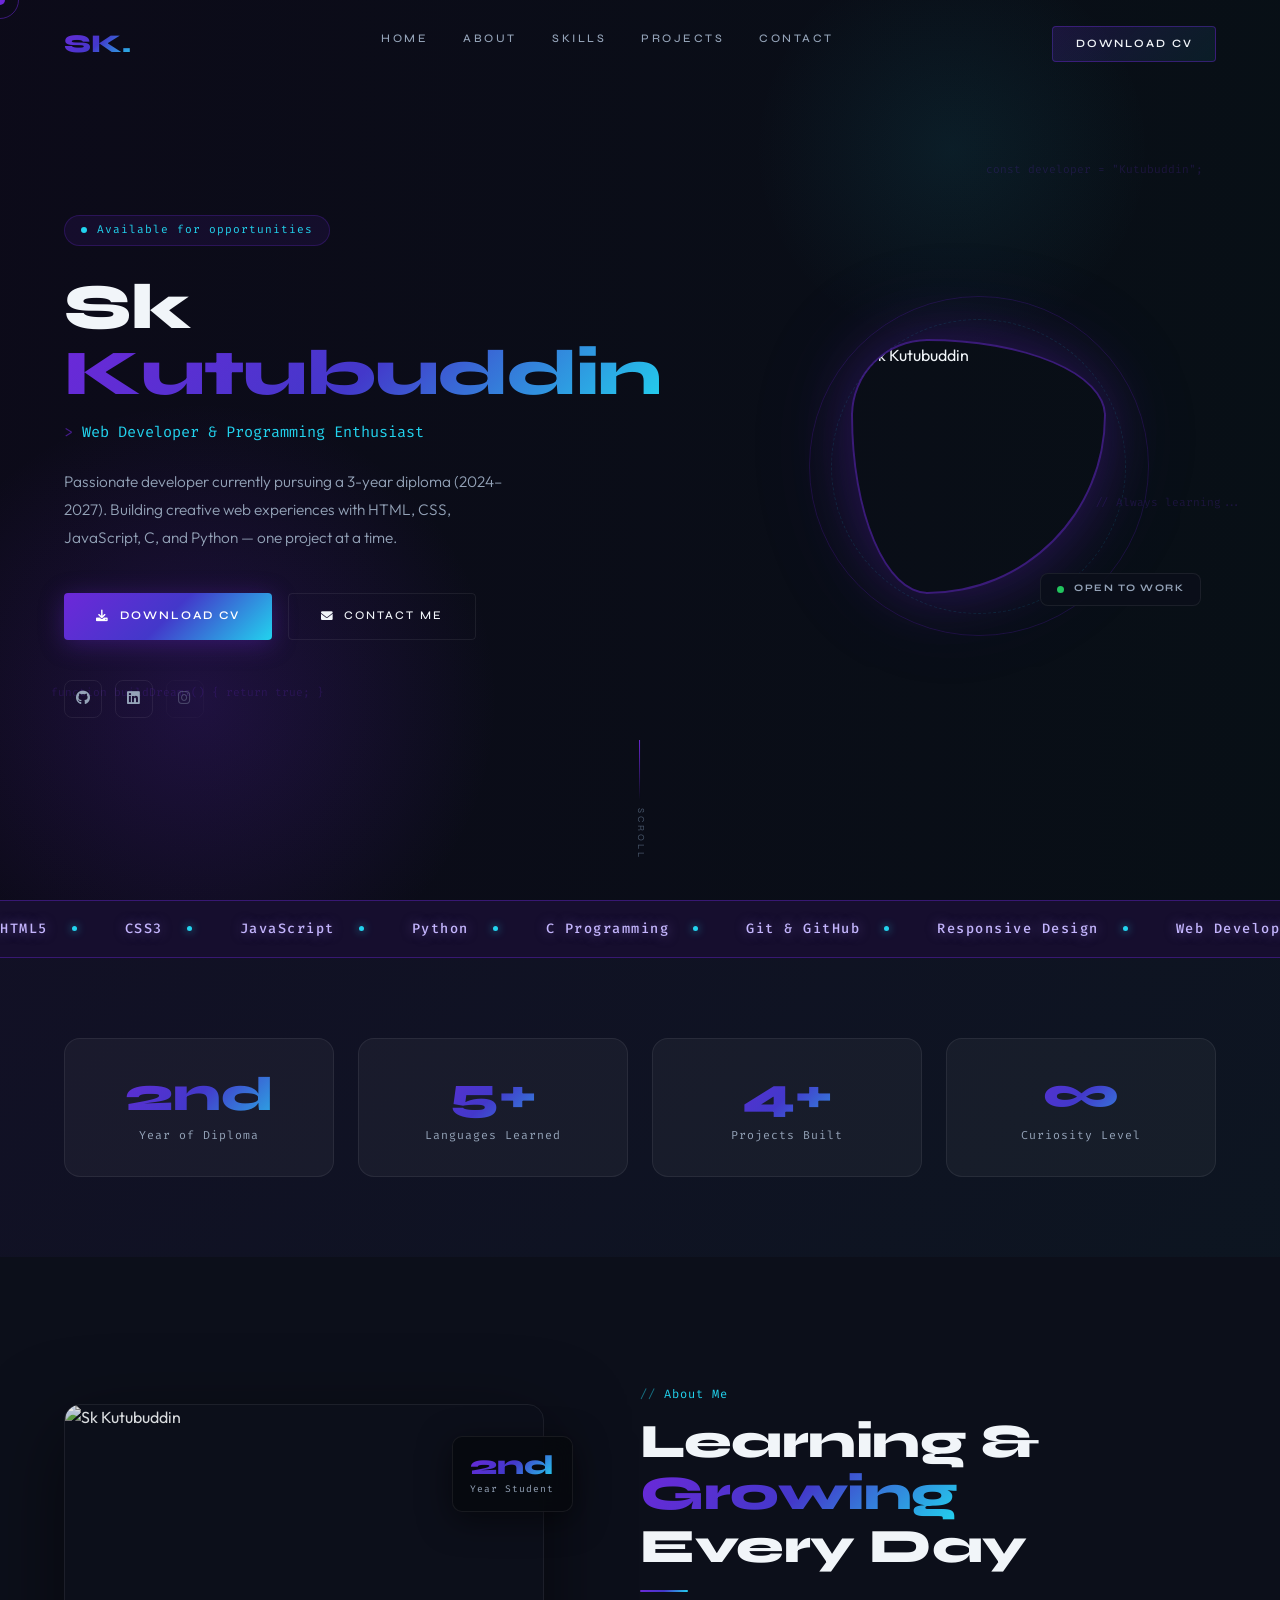
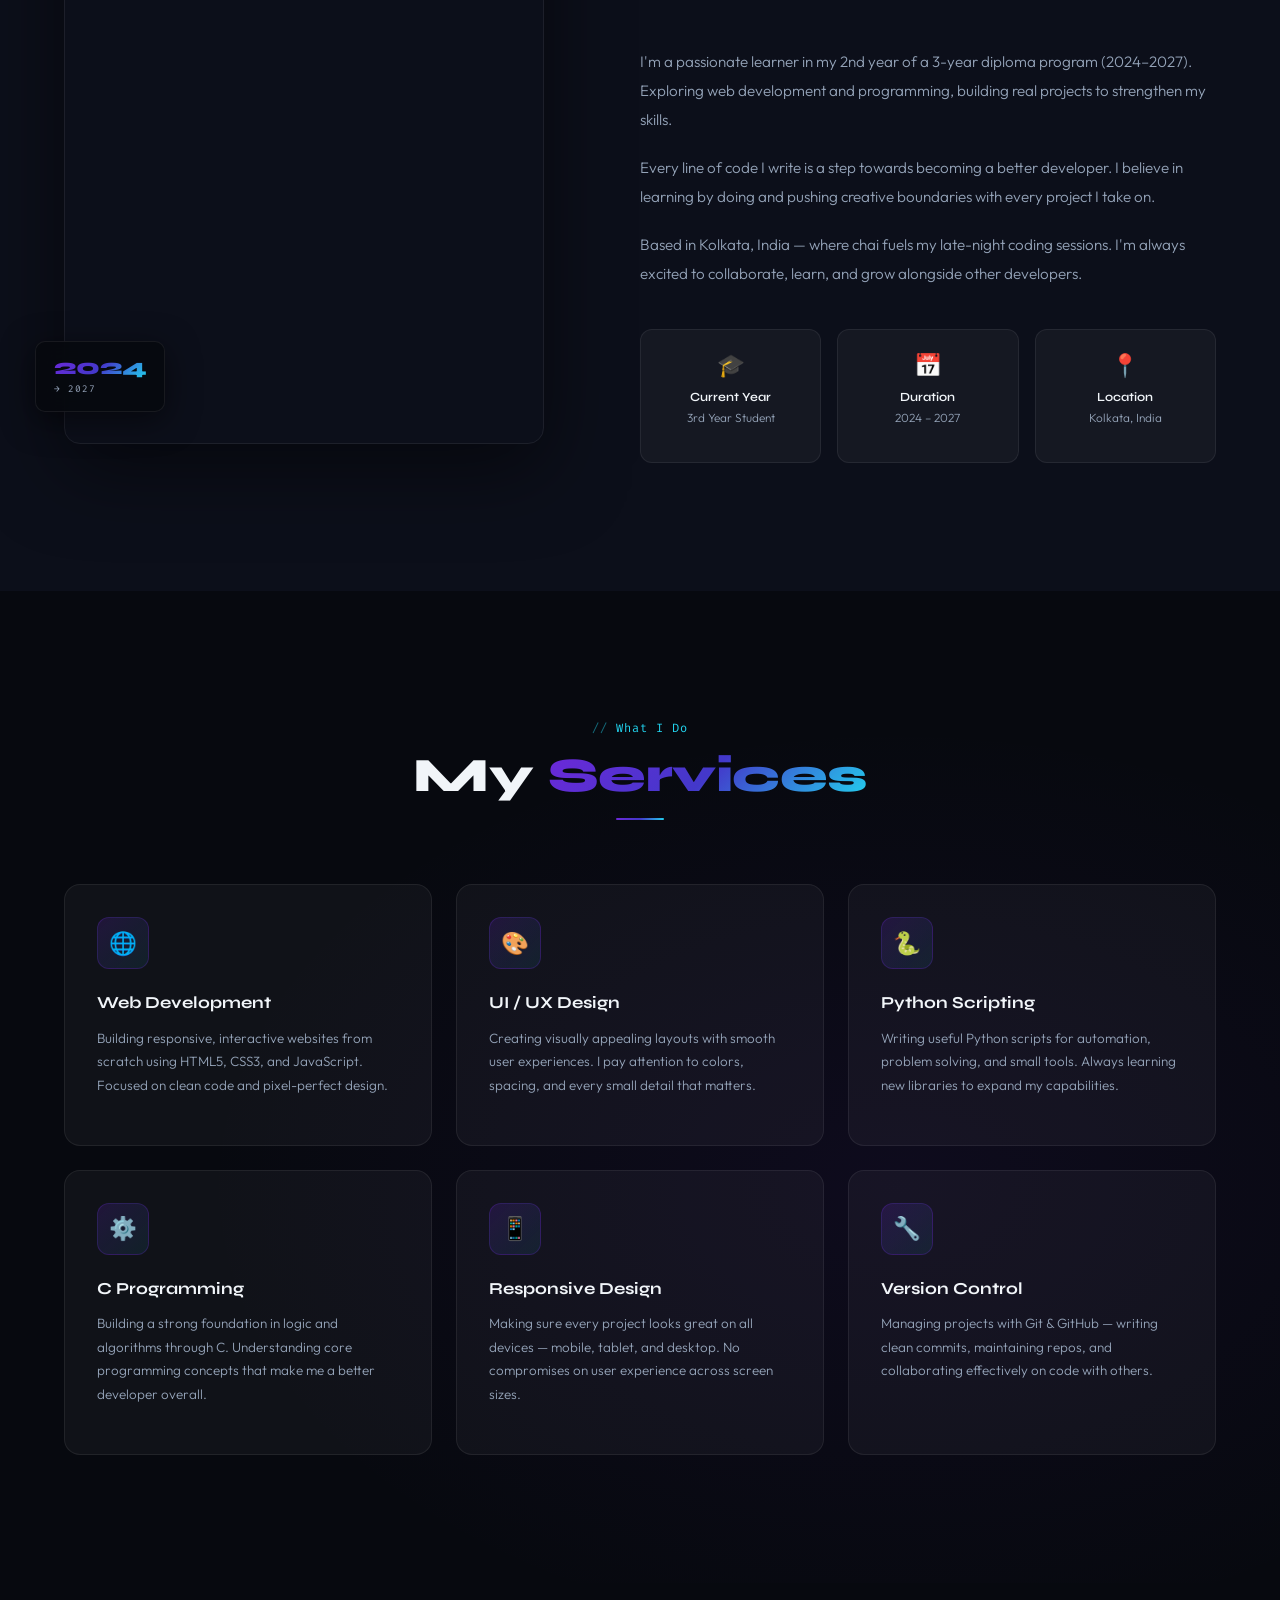
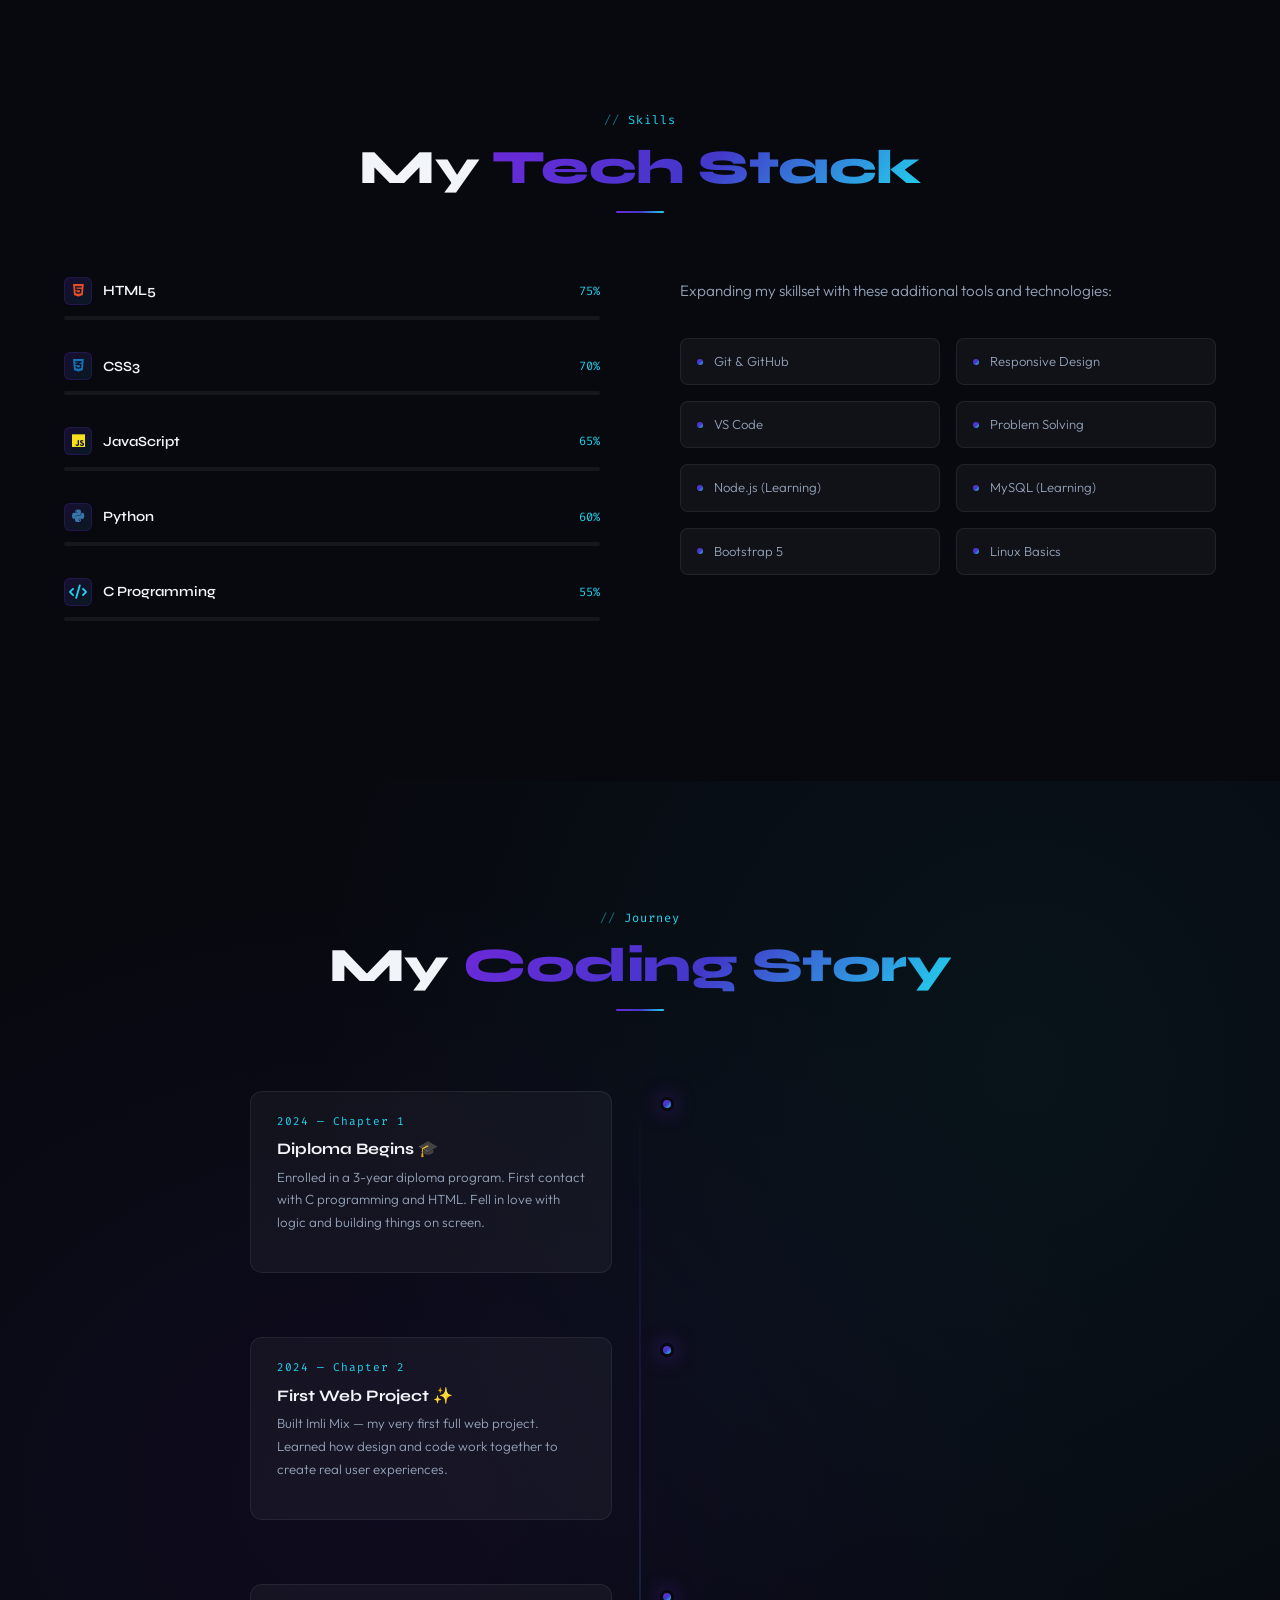
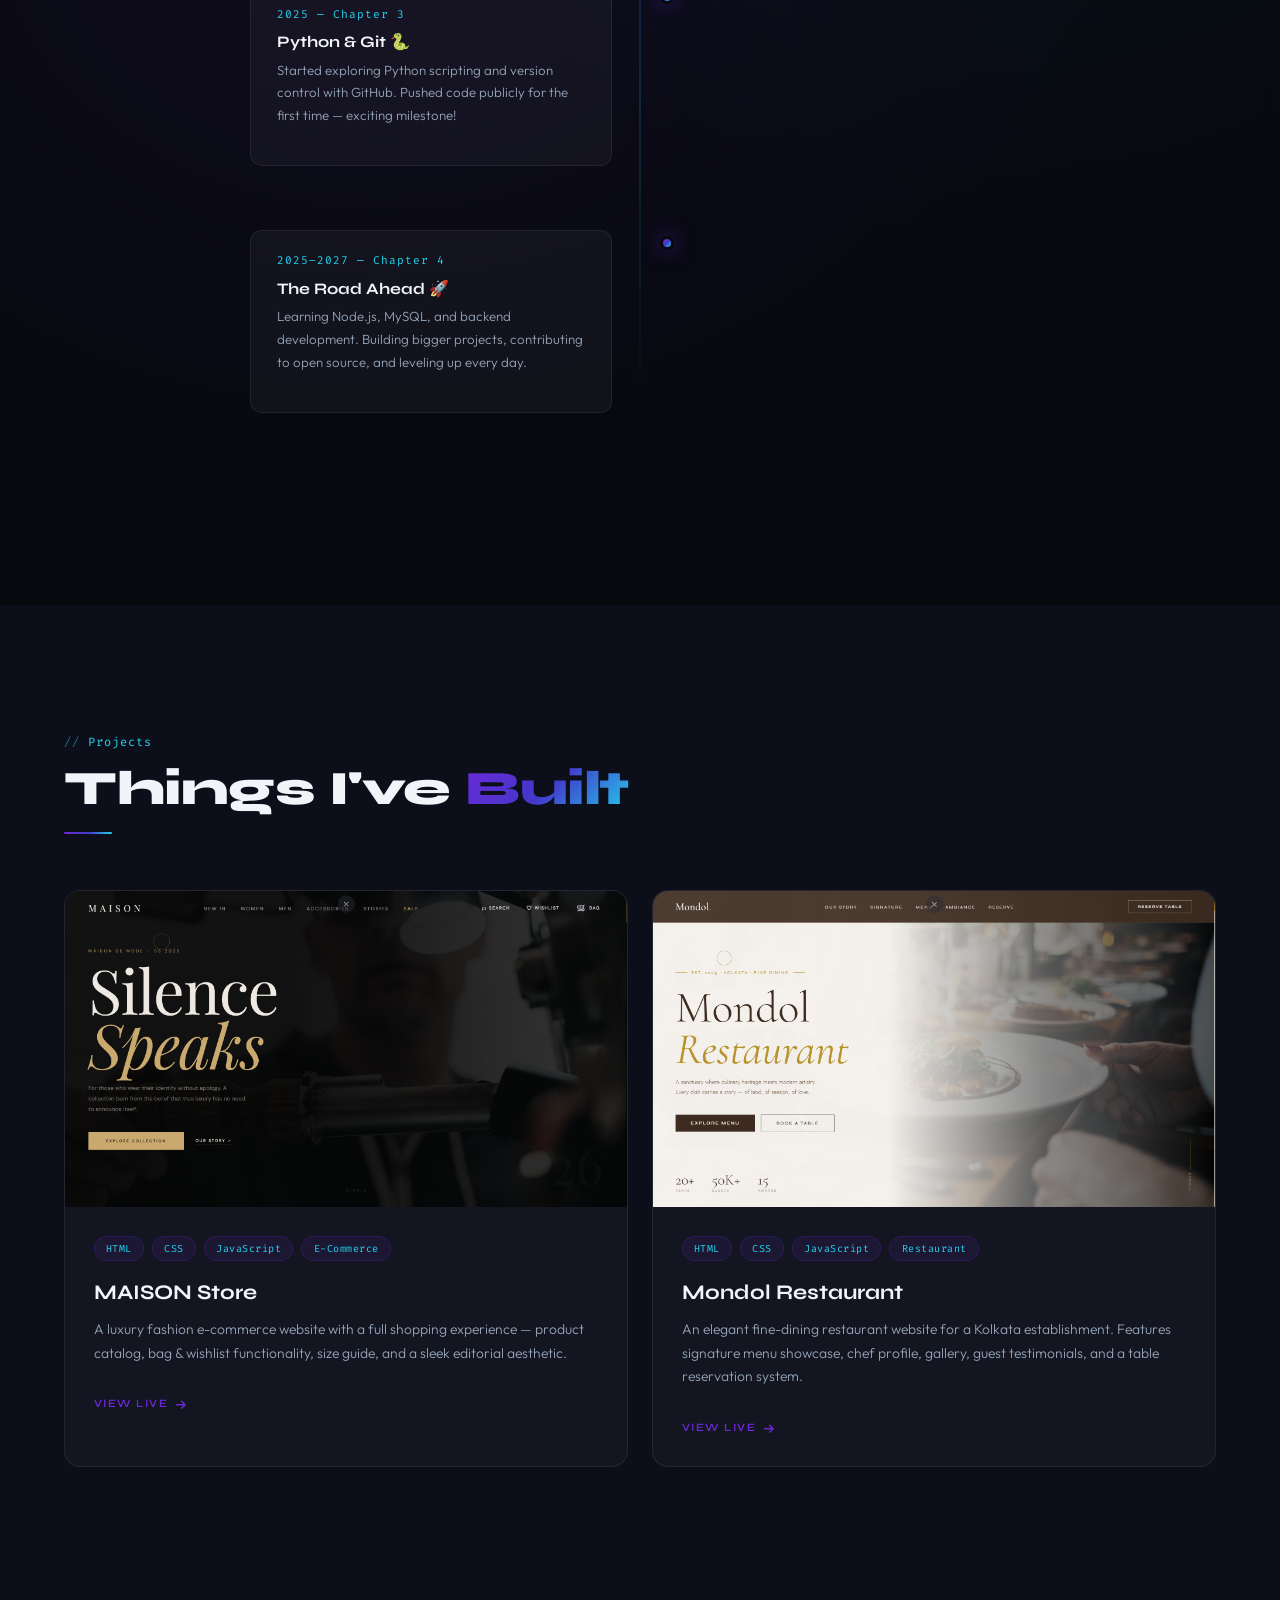
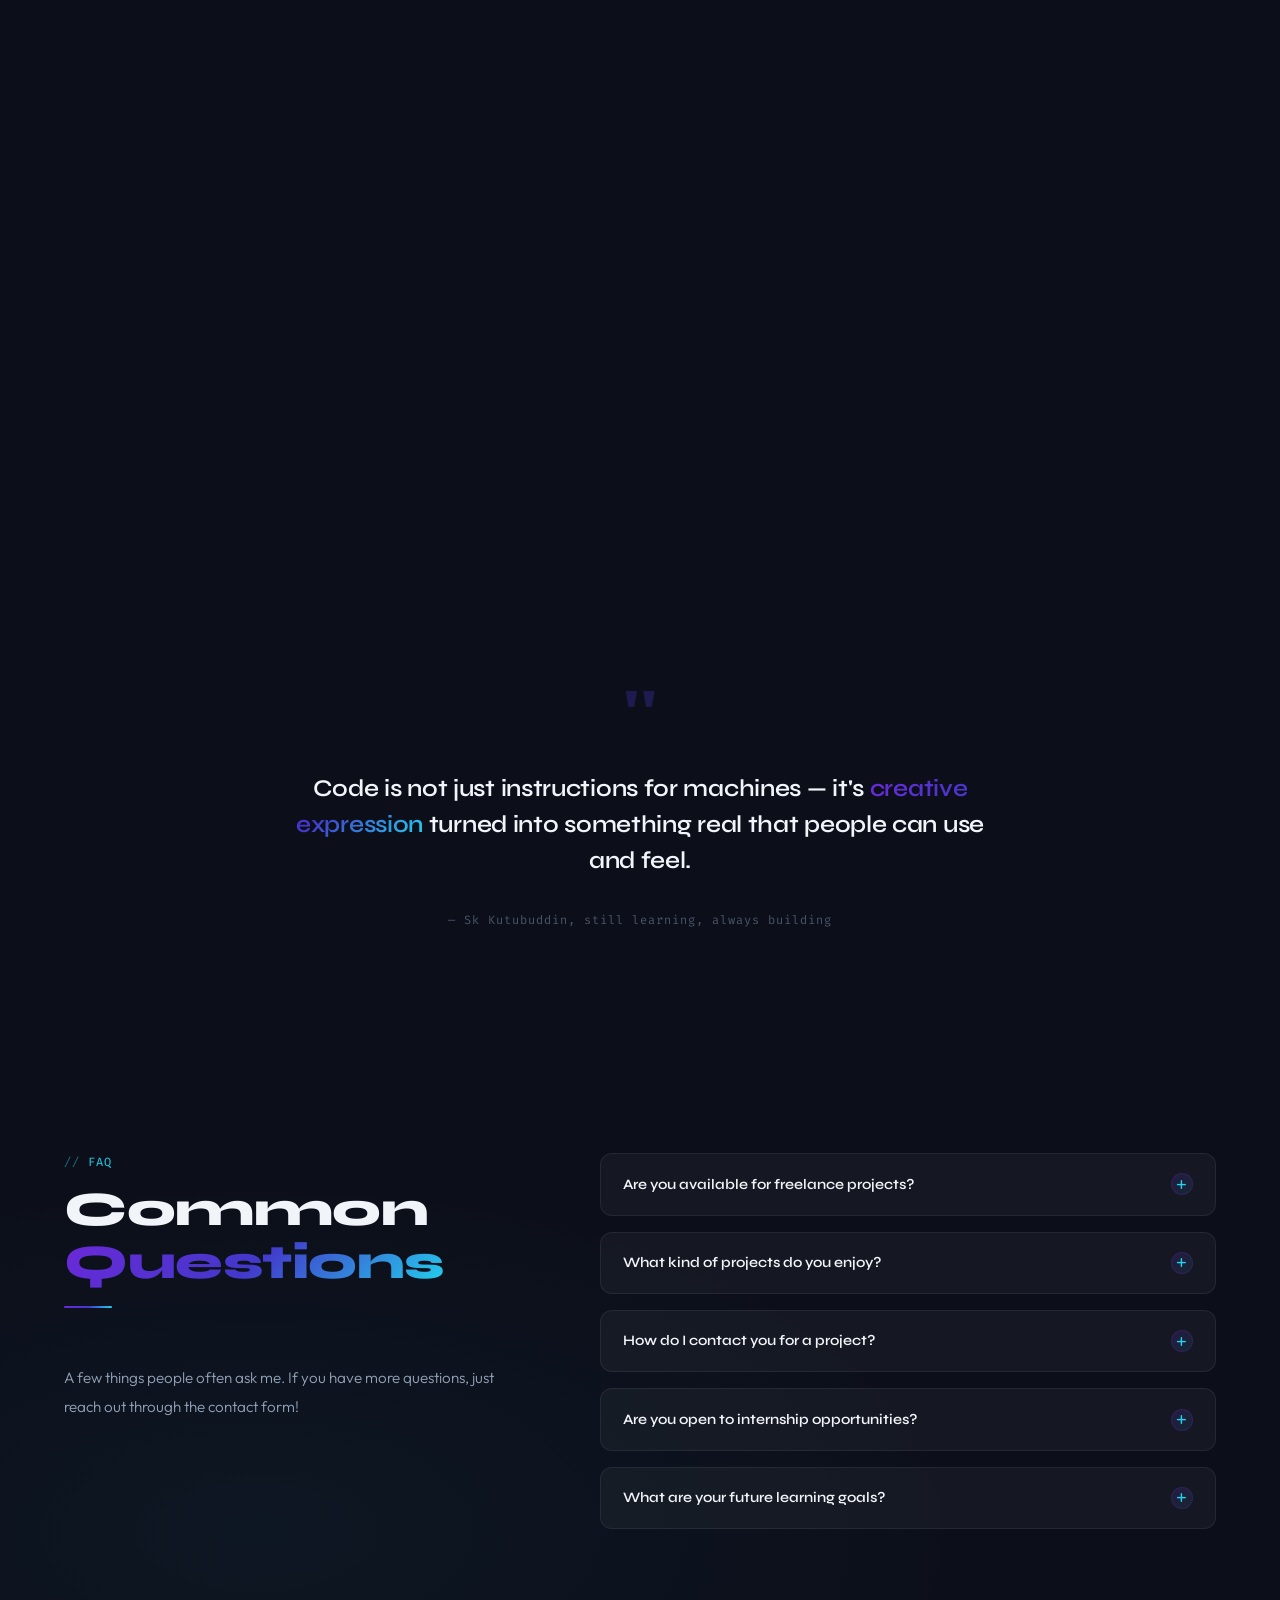
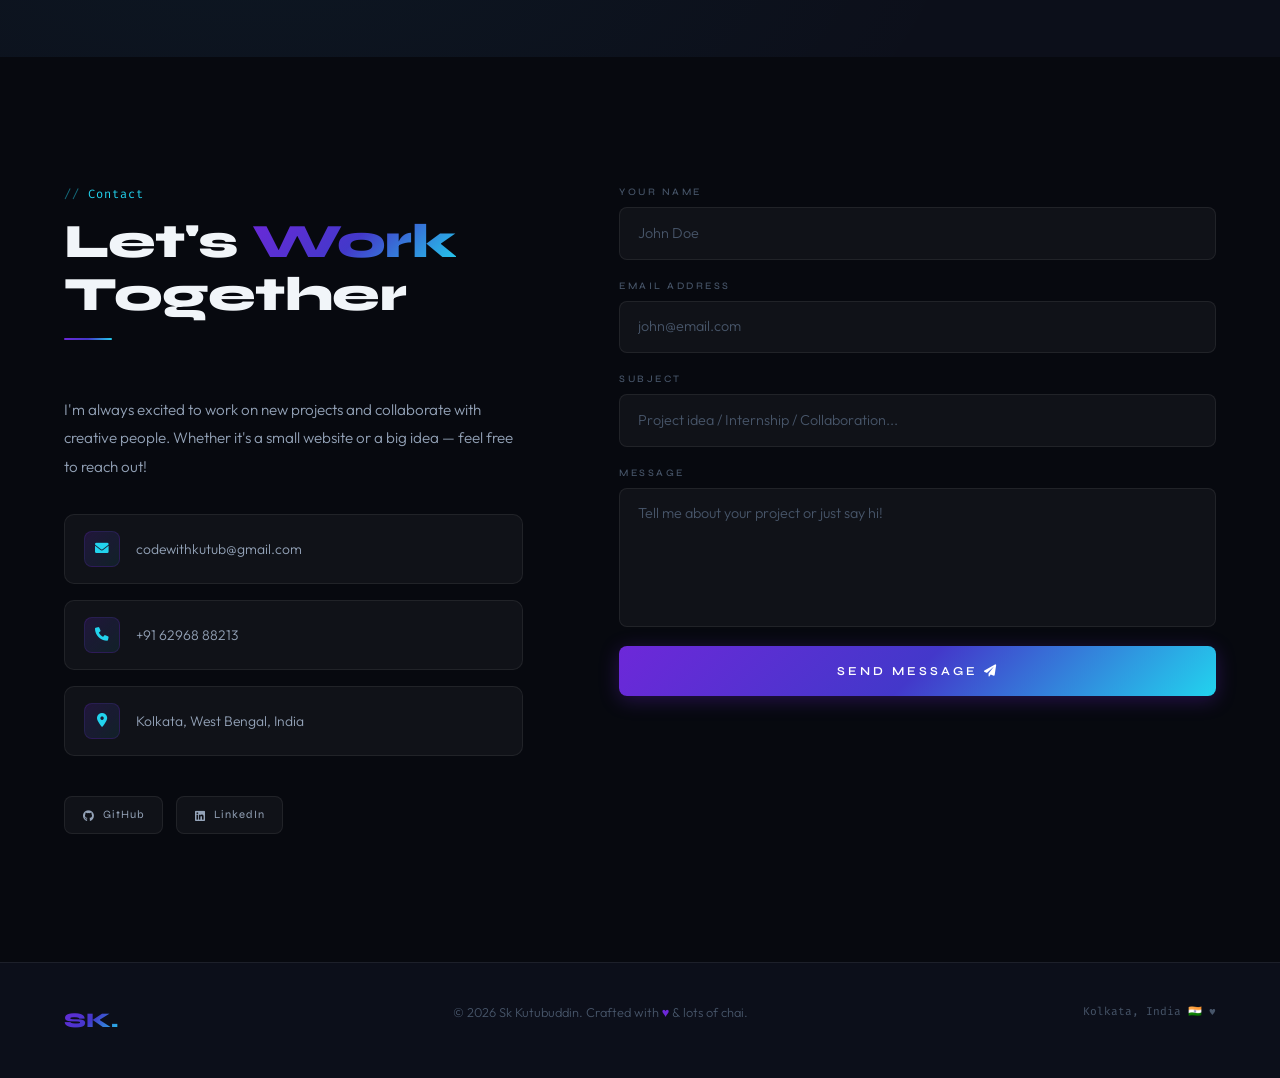
==== commit 03649c3b: "Update index.html" ====
--- a/index.html
+++ b/index.html
@@ -409,7 +409,7 @@
       <p class="body-p">Every line of code I write is a step towards becoming a better developer. I believe in learning by doing and pushing creative boundaries with every project I take on.</p>
       <p class="body-p">Based in Kolkata, India — where chai fuels my late-night coding sessions. I'm always excited to collaborate, learn, and grow alongside other developers.</p>
       <div class="acards">
-        <div class="acard rv d1"><div class="acard-ico">🎓</div><h4>Current Year</h4><p>2nd Year Student</p></div>
+        <div class="acard rv d1"><div class="acard-ico">🎓</div><h4>Current Year</h4><p>3rd Year Student</p></div>
         <div class="acard rv d2"><div class="acard-ico">📅</div><h4>Duration</h4><p>2024 – 2027</p></div>
         <div class="acard rv d3"><div class="acard-ico">📍</div><h4>Location</h4><p>Kolkata, India</p></div>
       </div>
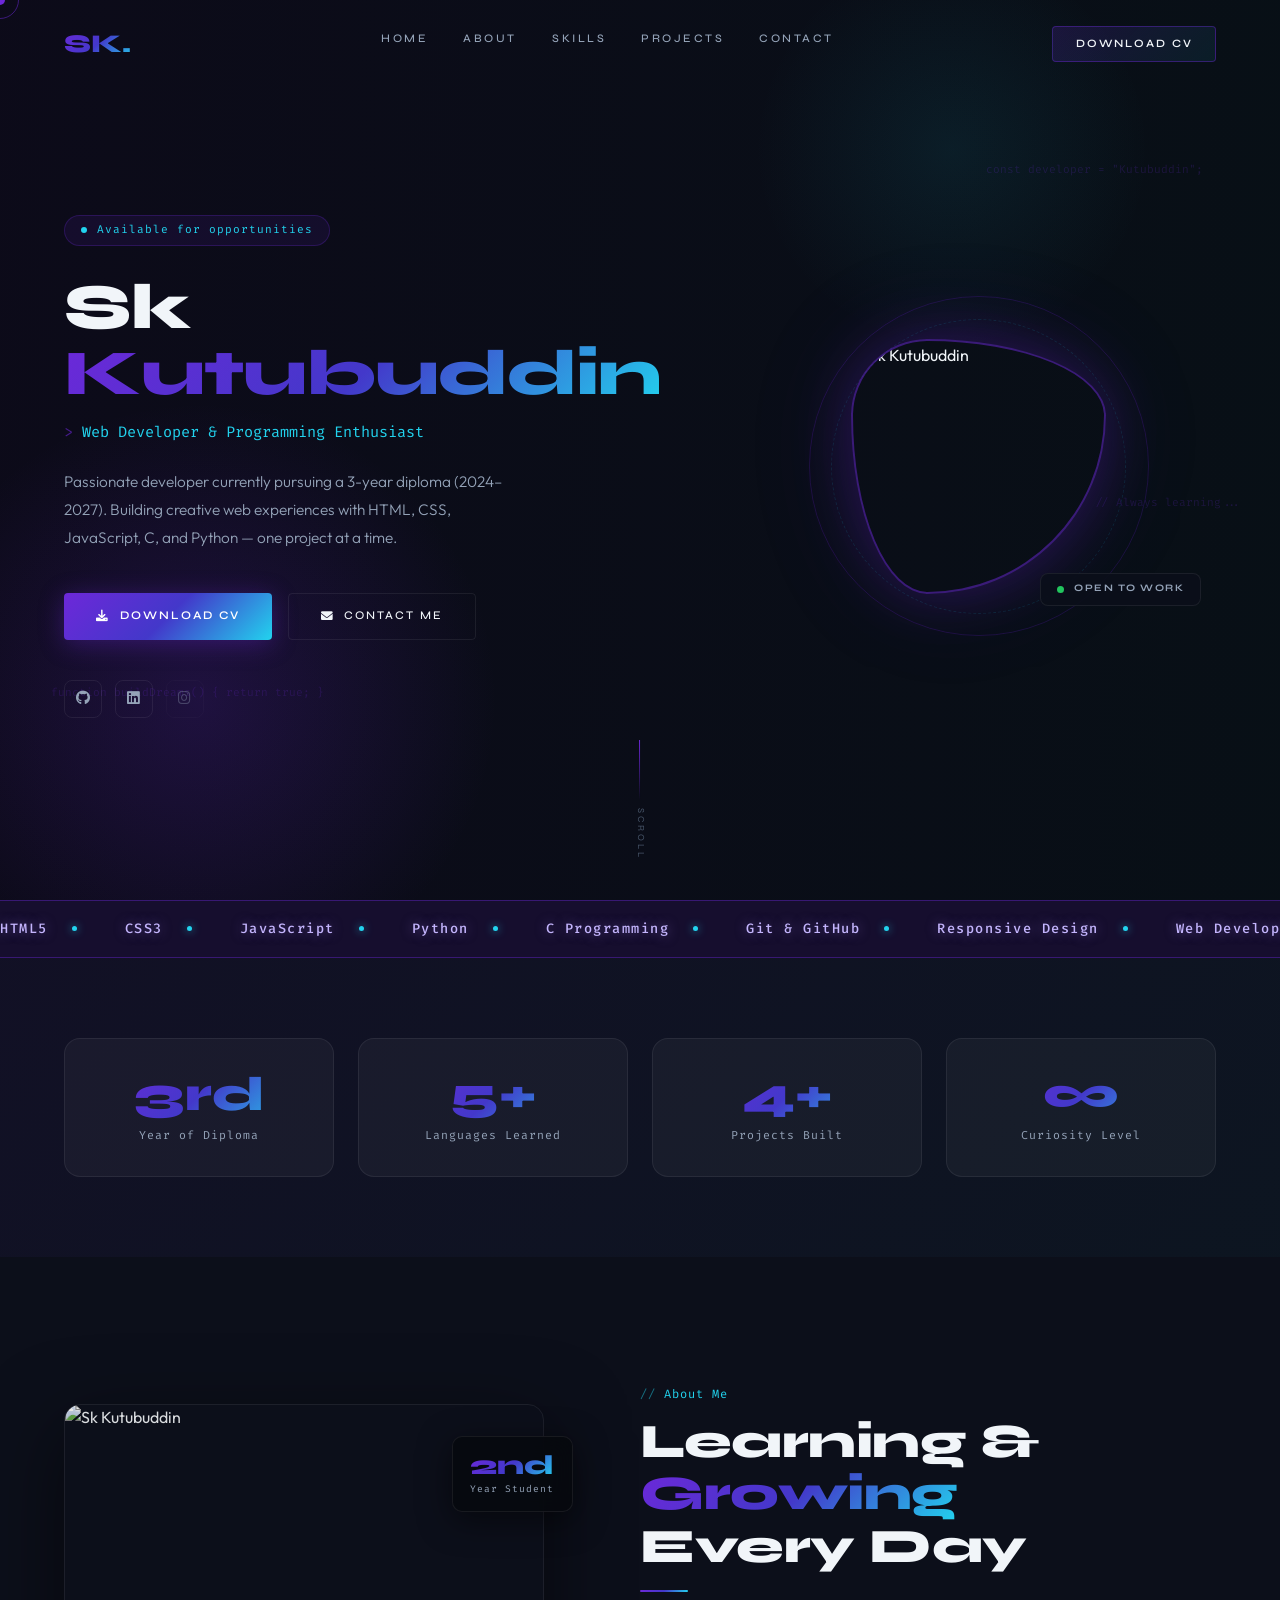
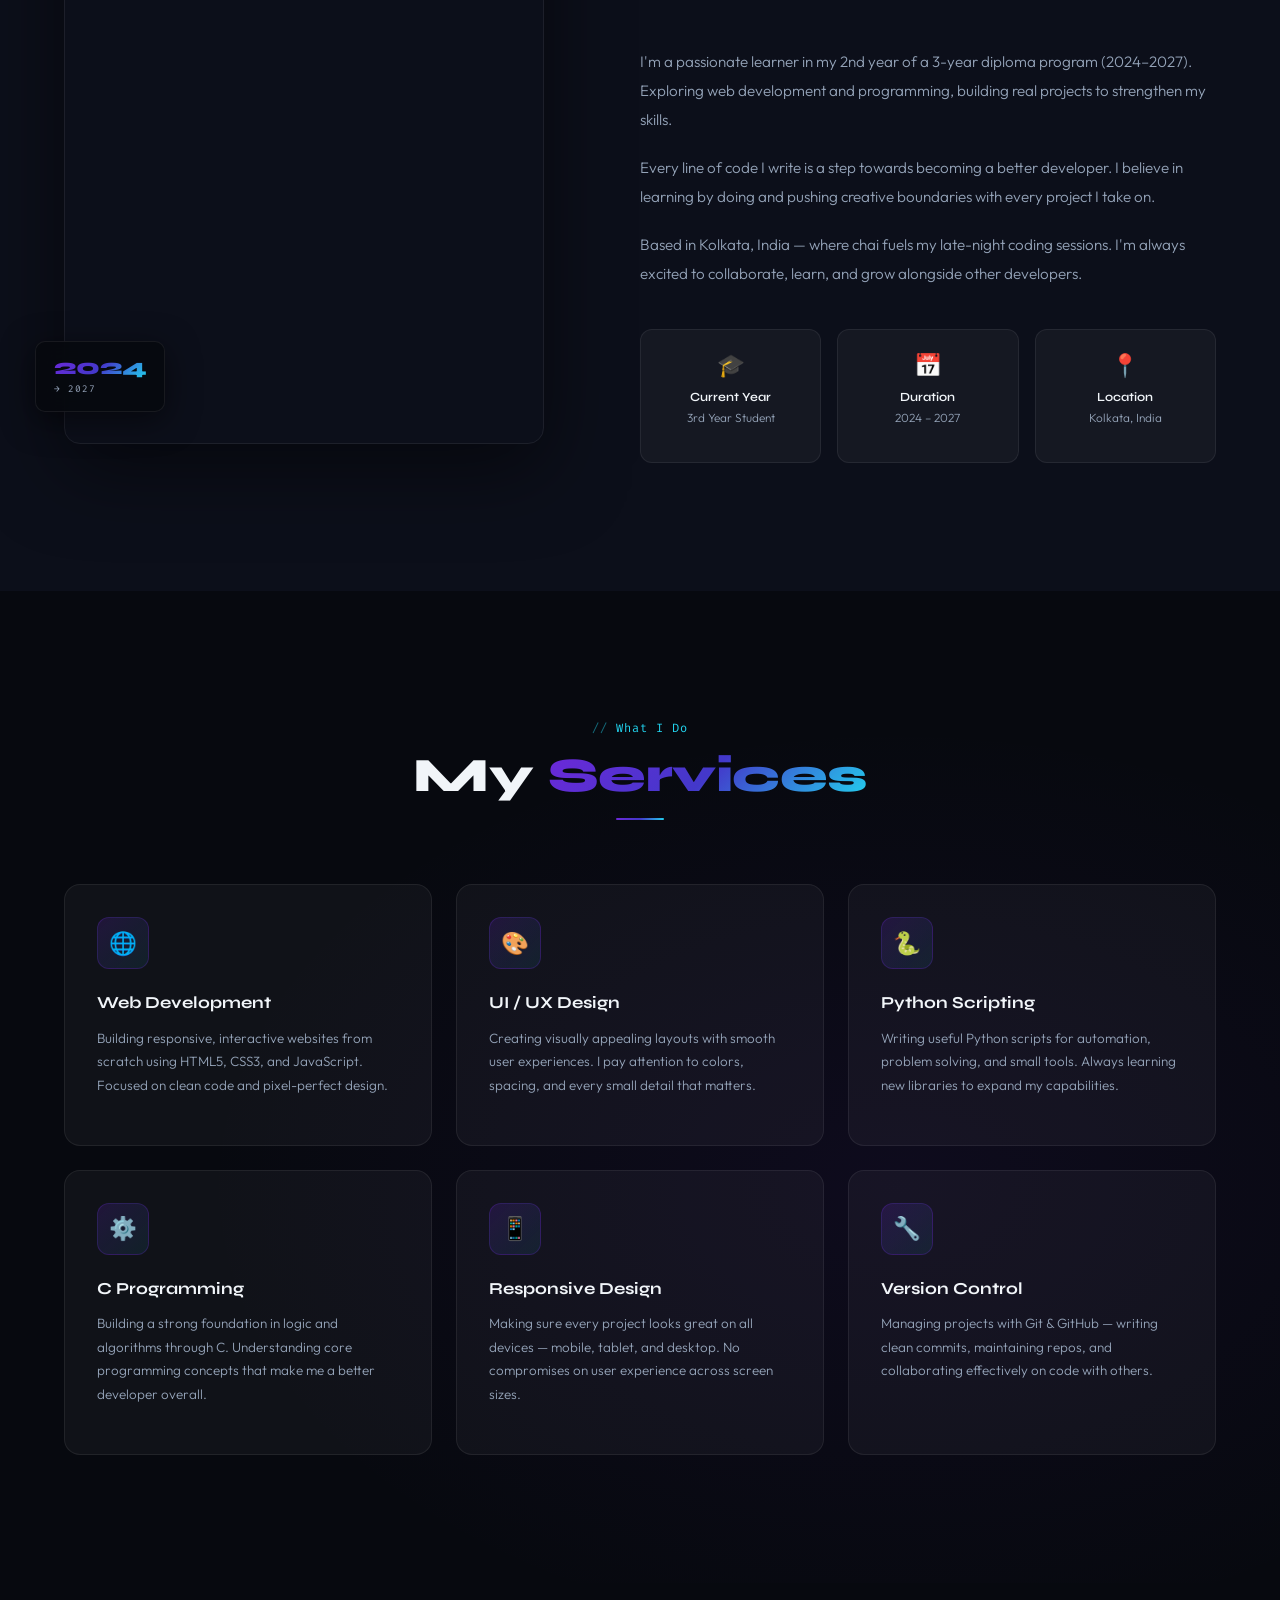
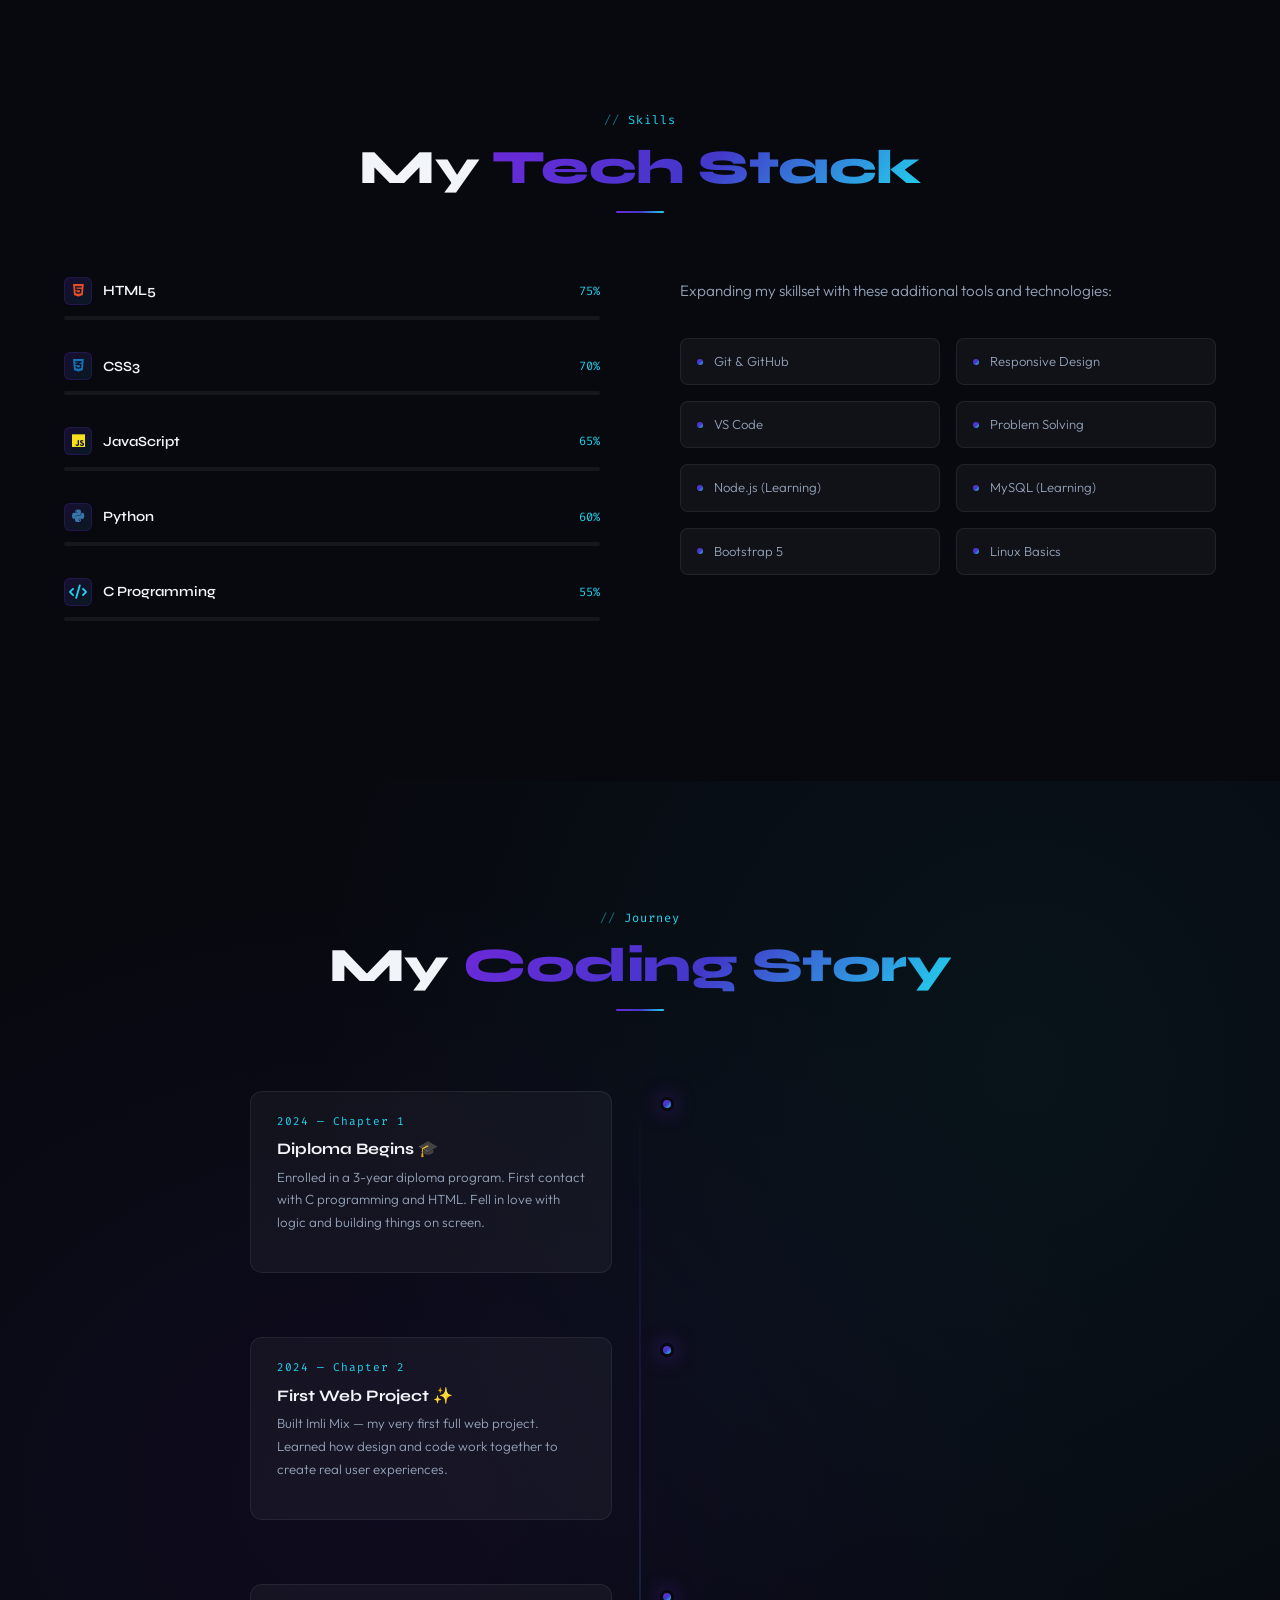
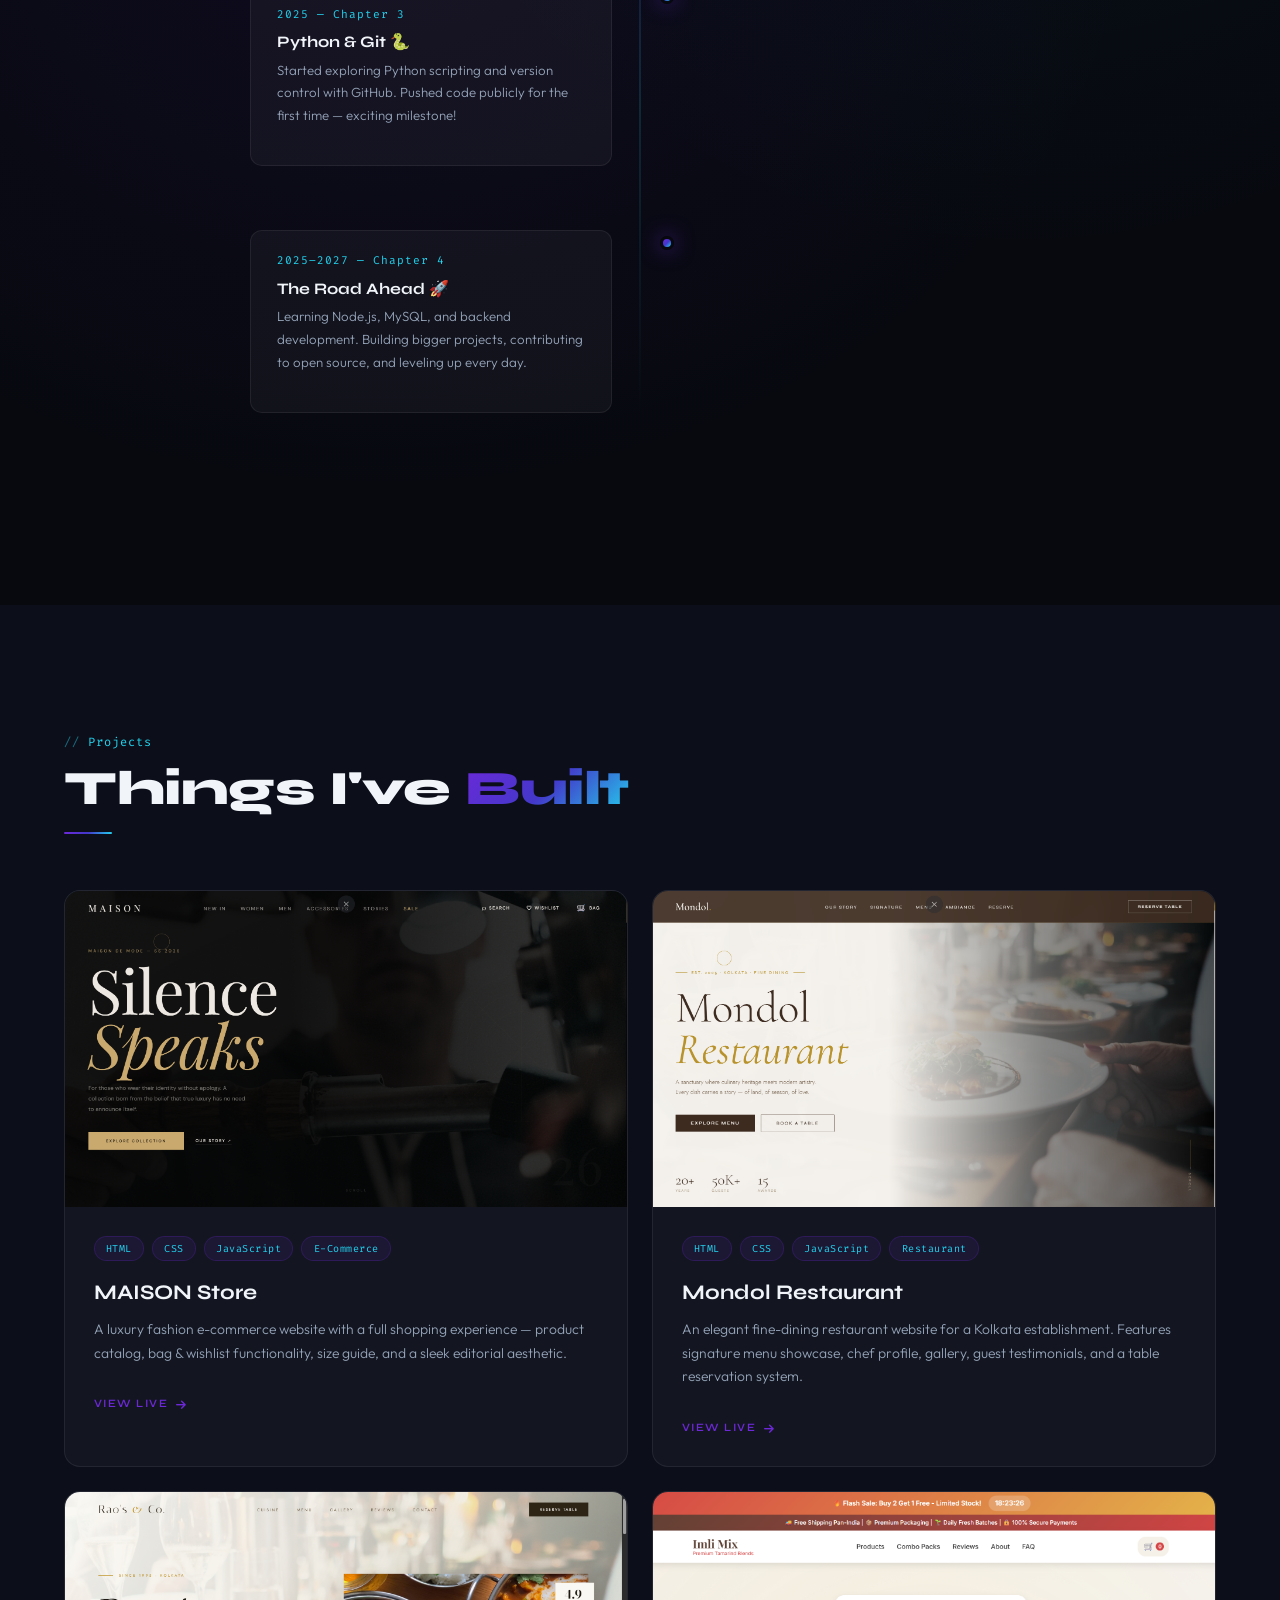
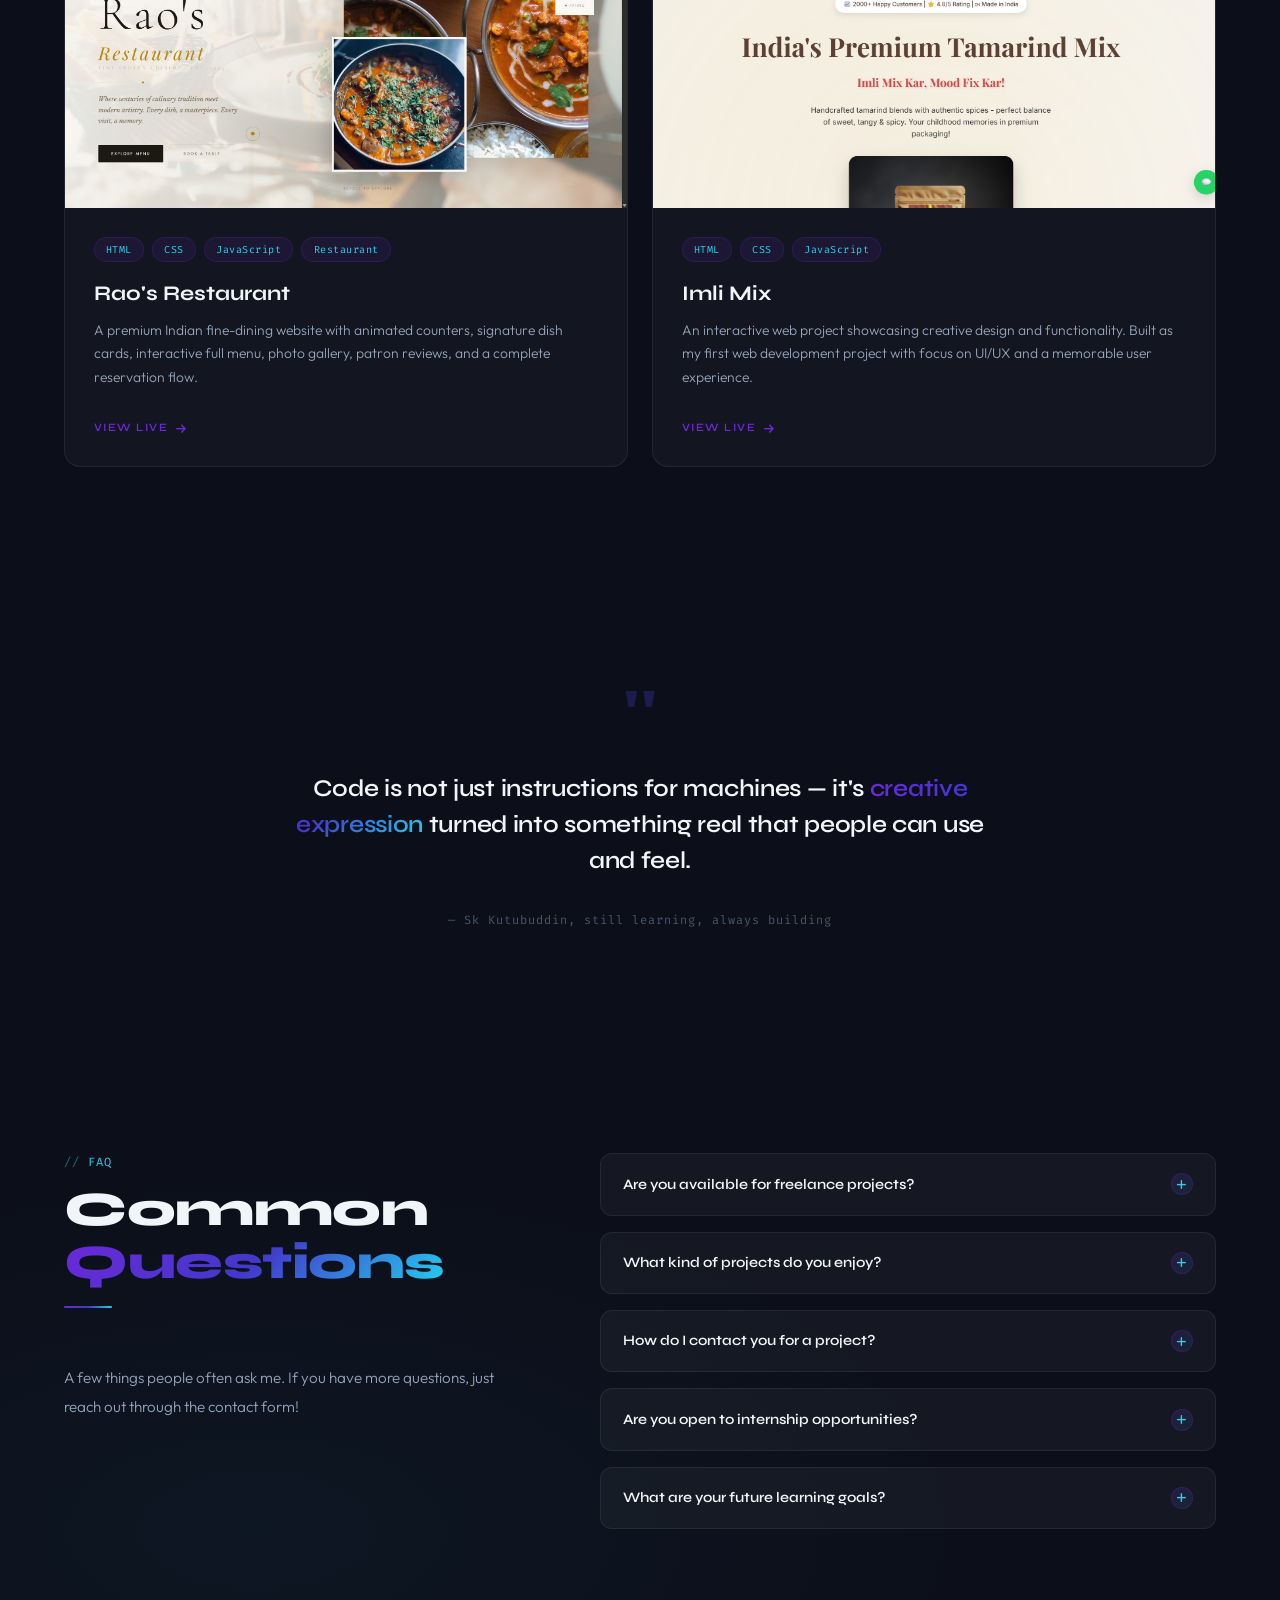
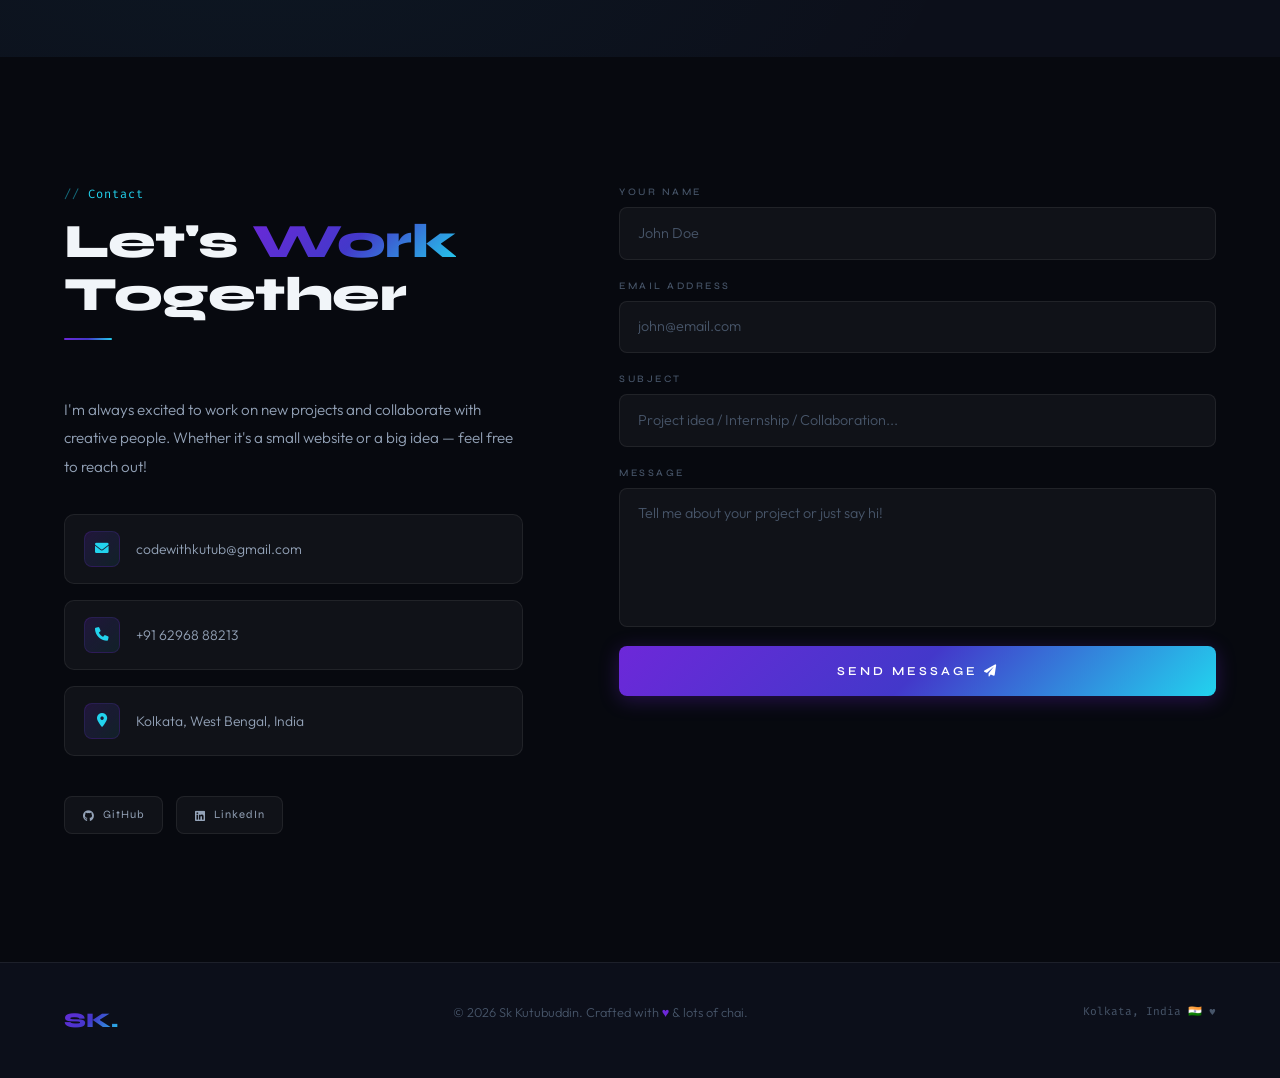
==== commit 89c9bbe9: "Update index.html" ====
--- a/index.html
+++ b/index.html
@@ -382,7 +382,7 @@
 <section class="stats-sec">
   <div class="stats-bg"></div>
   <div class="stats-grid">
-    <div class="stat-card rv"><div class="stat-num">2nd</div><div class="stat-label">Year of Diploma</div></div>
+    <div class="stat-card rv"><div class="stat-num">3rd</div><div class="stat-label">Year of Diploma</div></div>
     <div class="stat-card rv d1"><div class="stat-num">5+</div><div class="stat-label">Languages Learned</div></div>
     <div class="stat-card rv d2"><div class="stat-num">4+</div><div class="stat-label">Projects Built</div></div>
     <div class="stat-card rv d3"><div class="stat-num">∞</div><div class="stat-label">Curiosity Level</div></div>
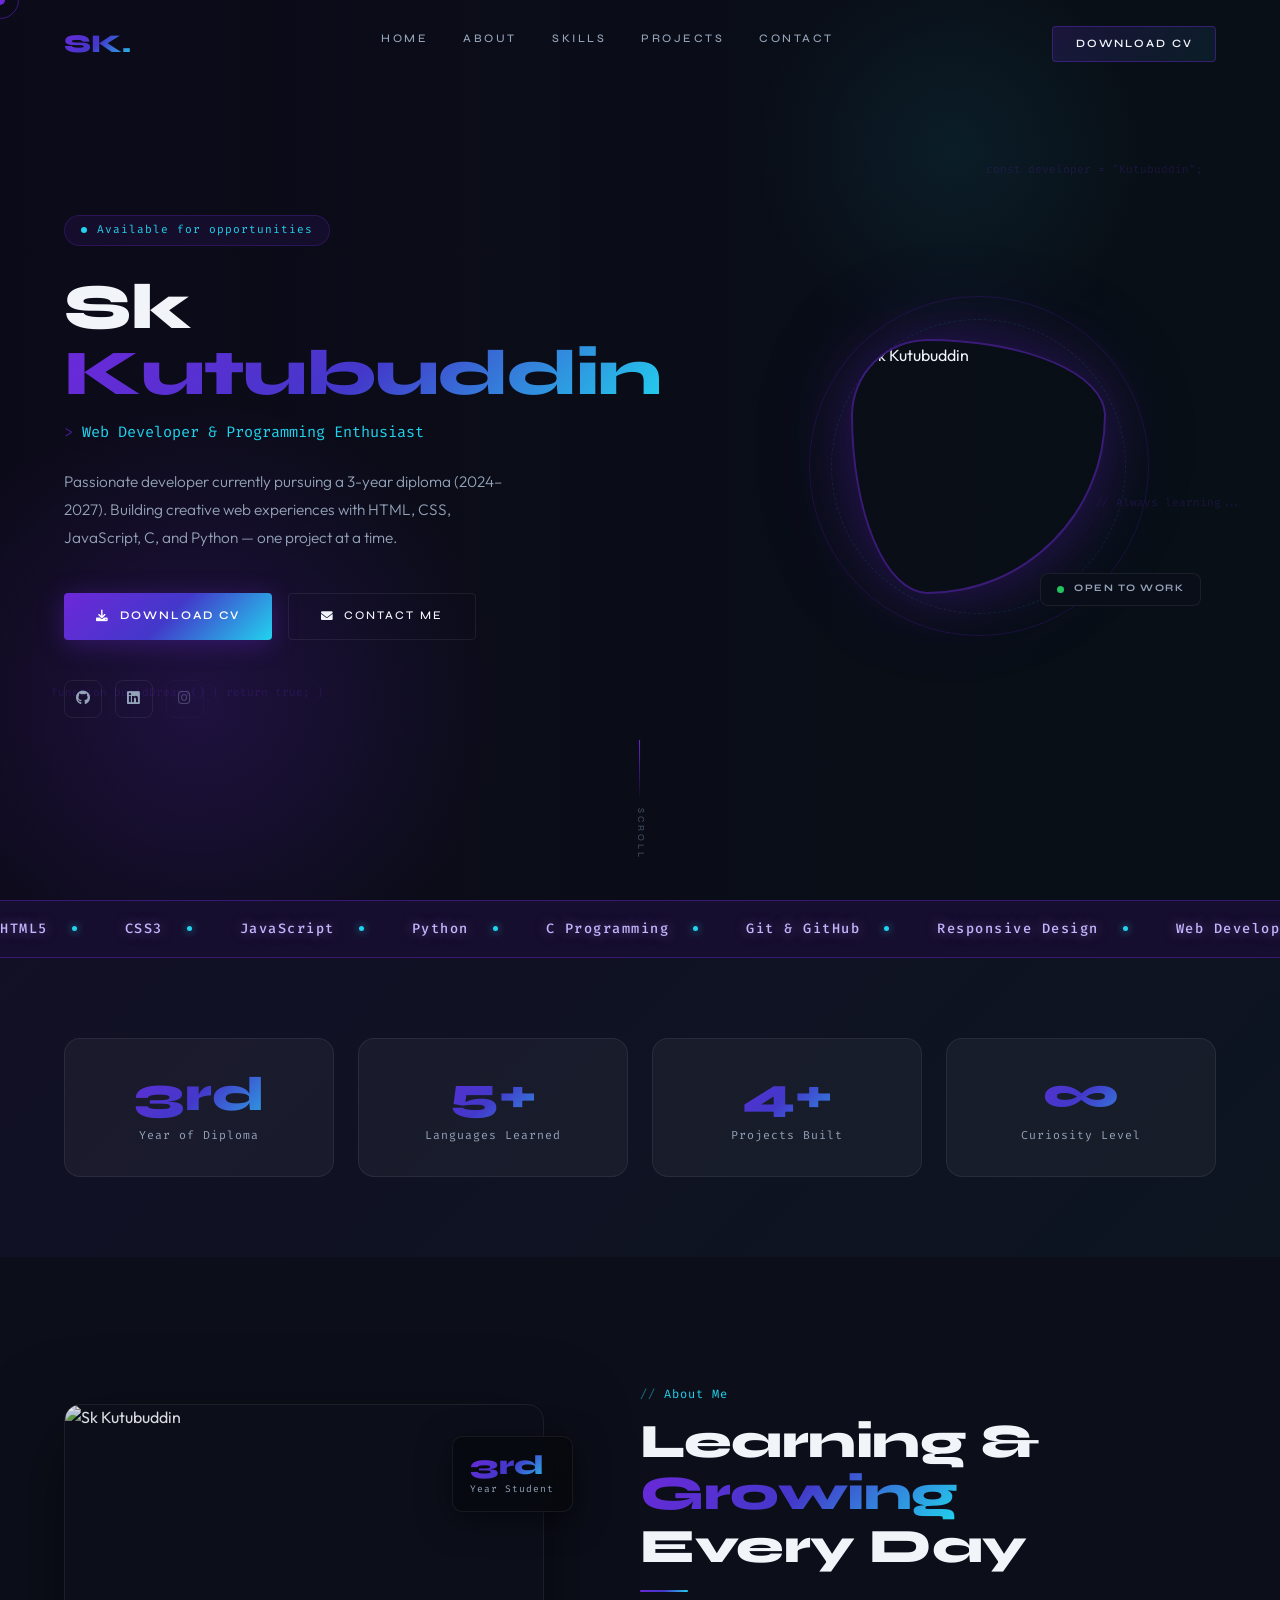
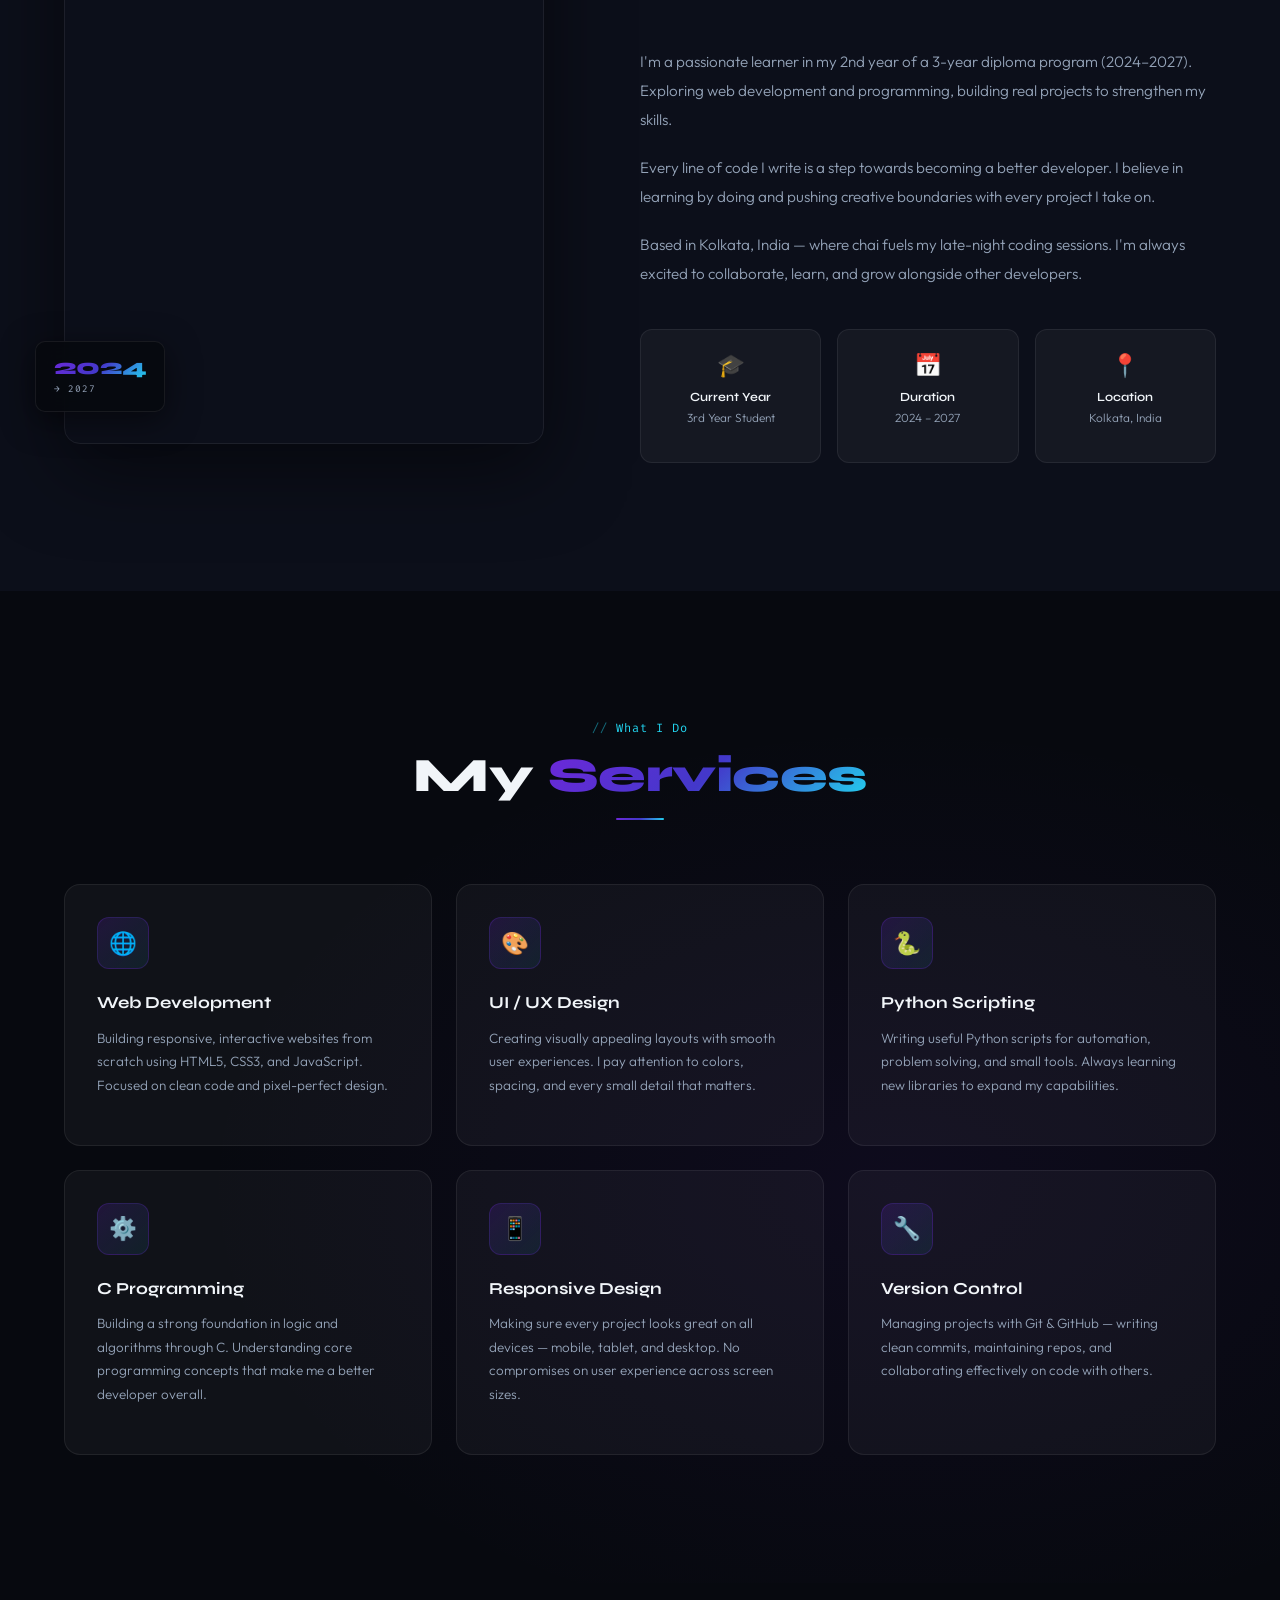
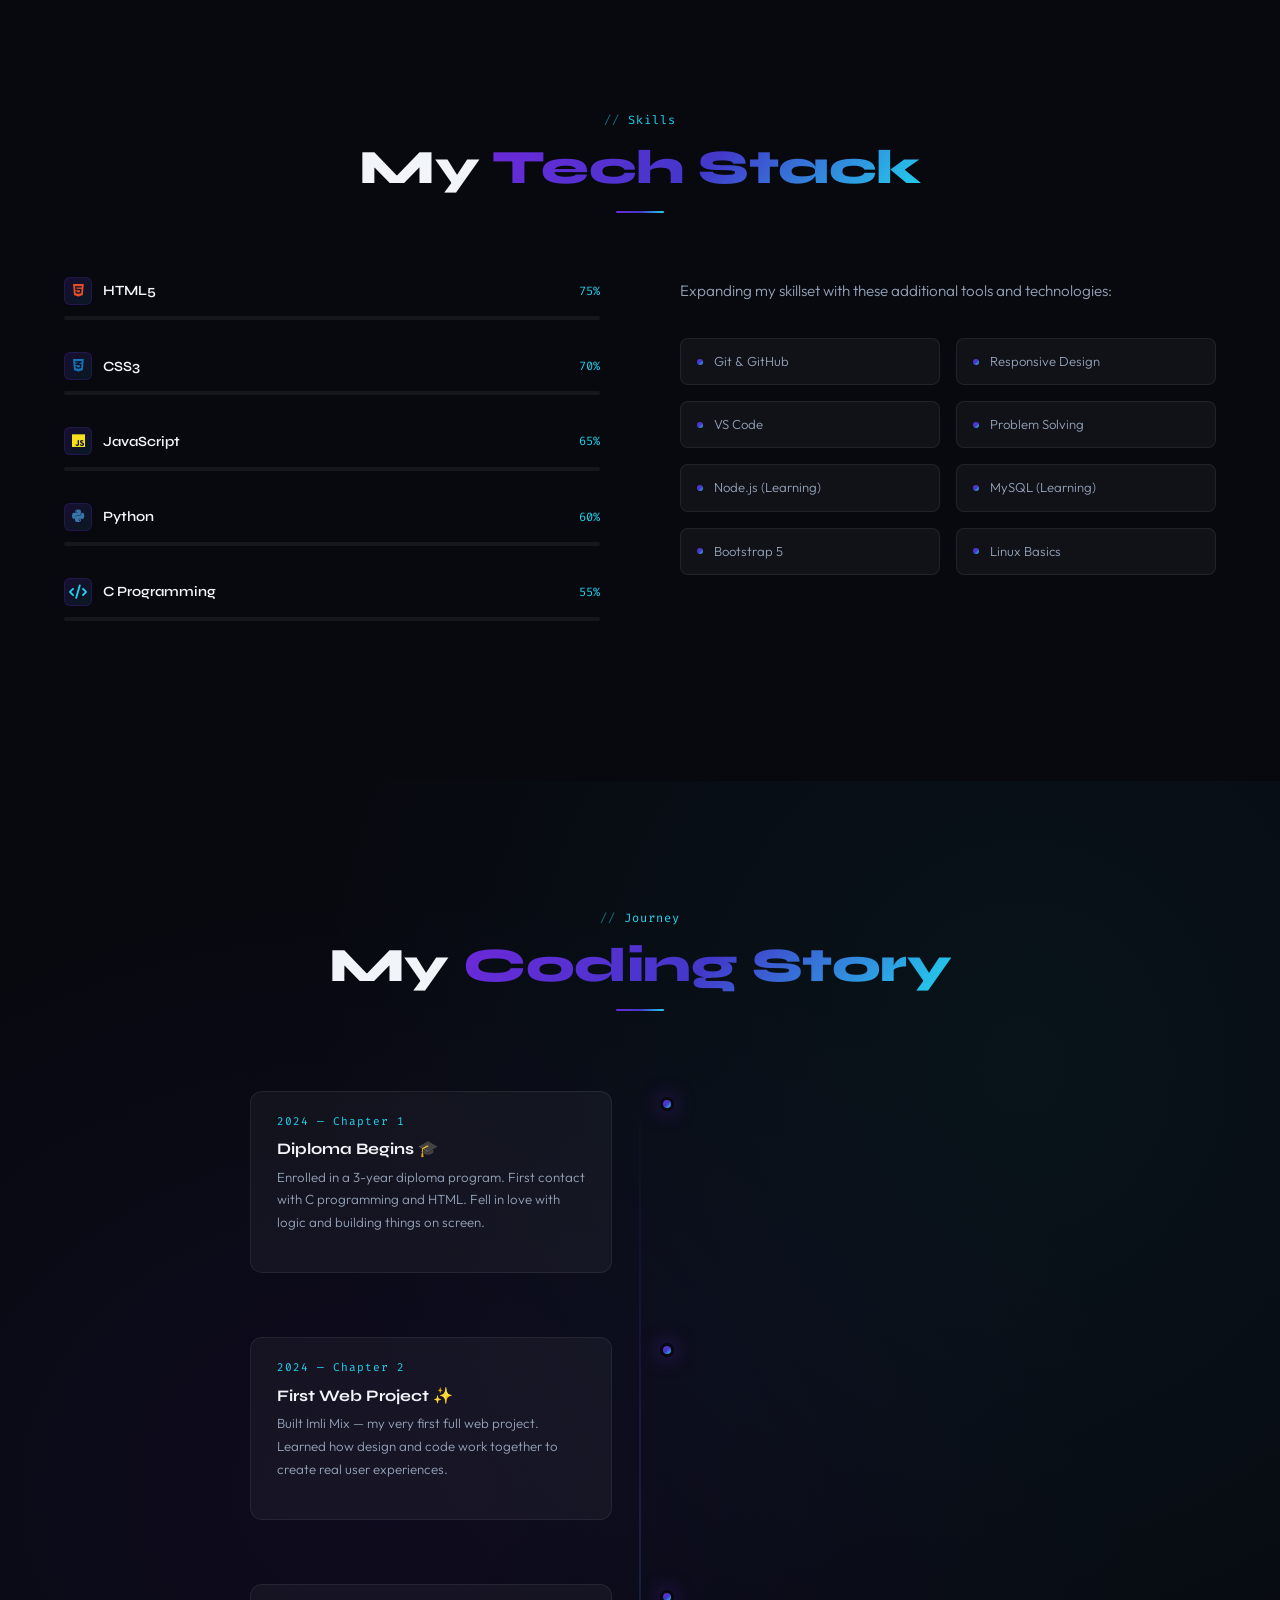
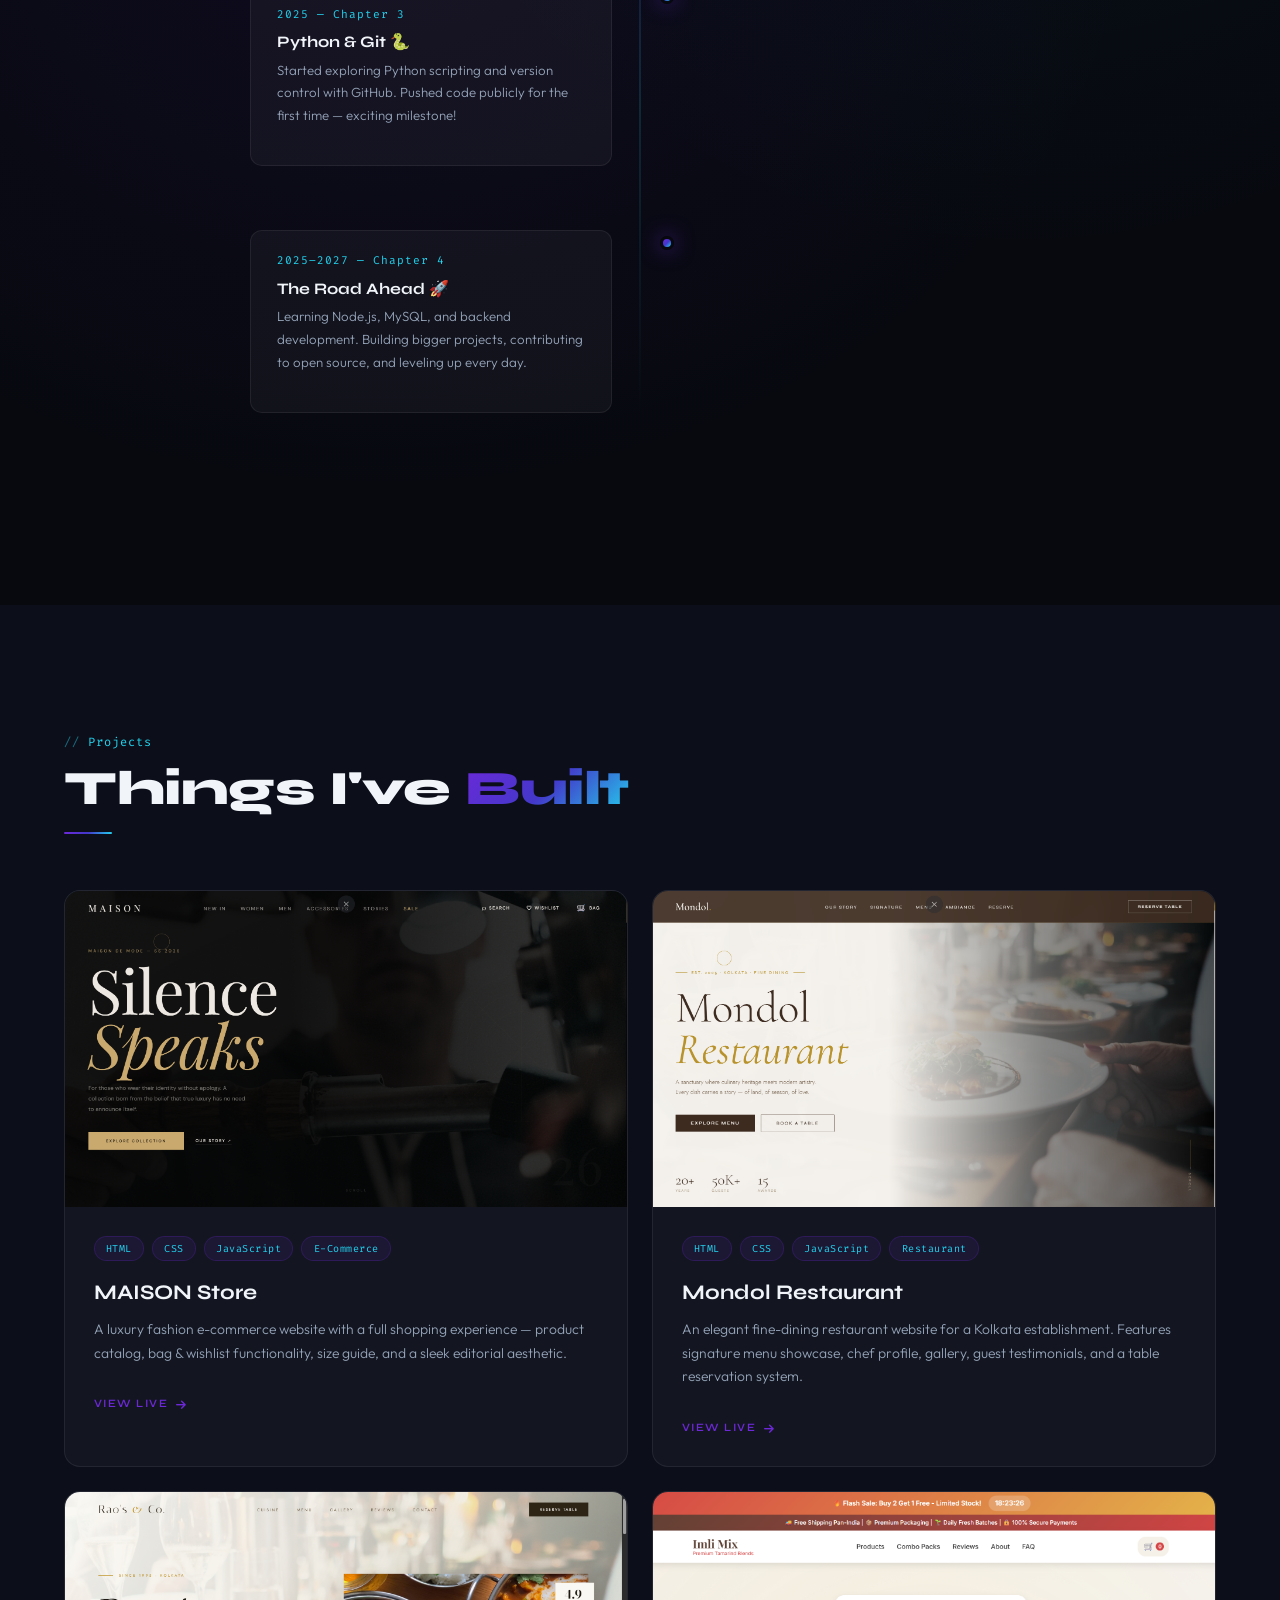
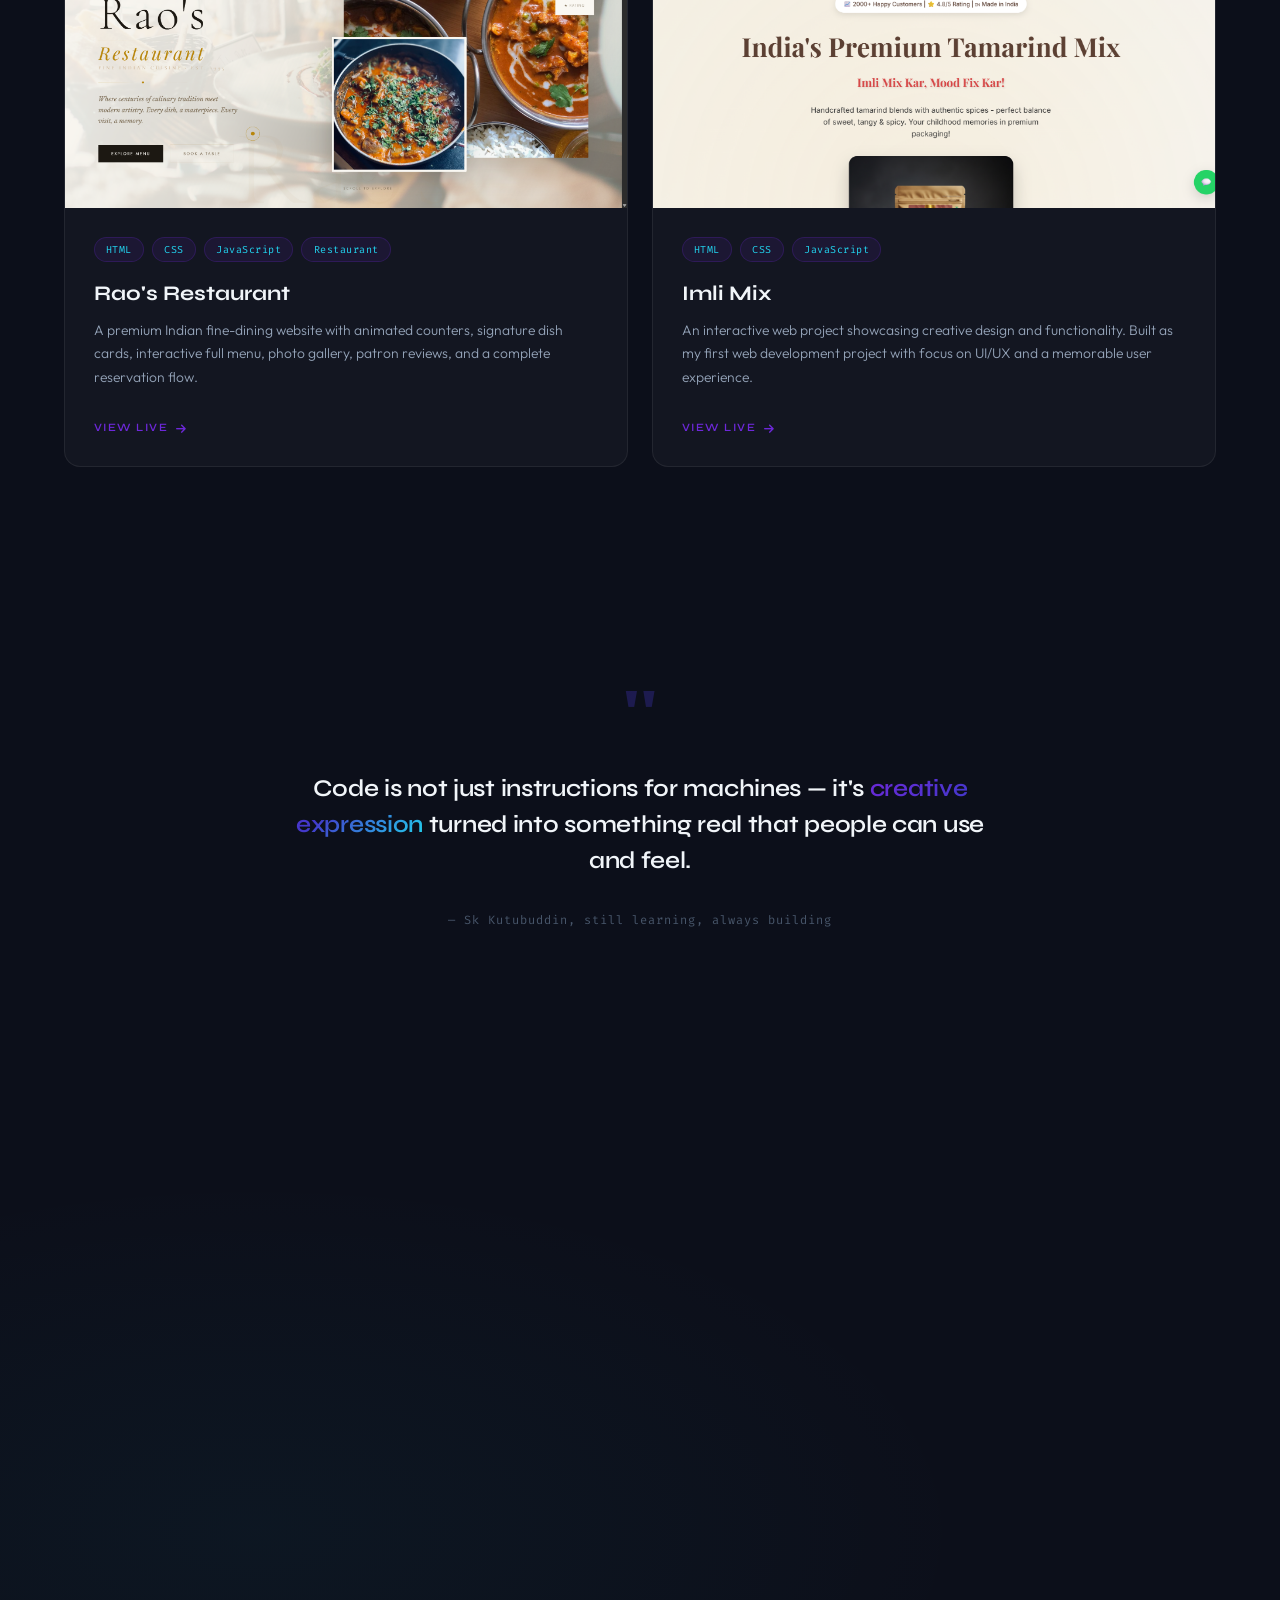
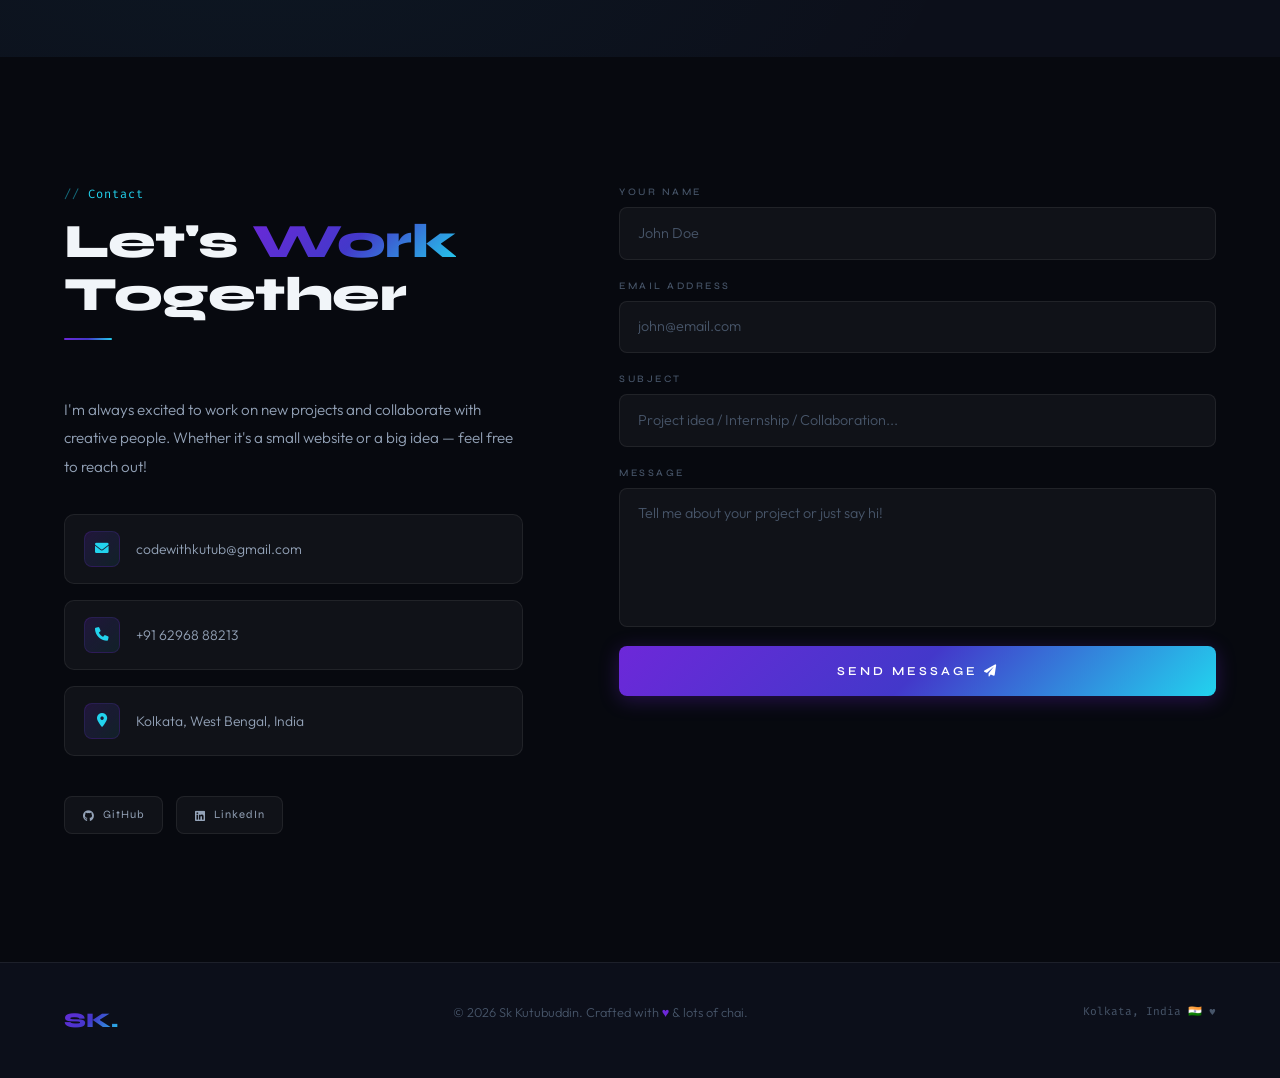
==== commit a57a6d37: "Update index.html" ====
--- a/index.html
+++ b/index.html
@@ -395,7 +395,7 @@
   <div class="about-inner">
     <div class="about-img-wrap rvl">
       <div class="about-frame"><img src="image.png" alt="Sk Kutubuddin"/></div>
-      <div class="ab1"><span class="num">2nd</span><span class="lbl">Year Student</span></div>
+      <div class="ab1"><span class="num">3rd</span><span class="lbl">Year Student</span></div>
       <div class="ab2">
         <span style="font-family:'Syne',sans-serif;font-size:1.4rem;font-weight:800;background:var(--grad);-webkit-background-clip:text;-webkit-text-fill-color:transparent;background-clip:text;display:block;line-height:1">2024</span>
         <span style="font-family:'Fira Code',monospace;font-size:.6rem;color:var(--muted);letter-spacing:1px;display:block;margin-top:.2rem">→ 2027</span>
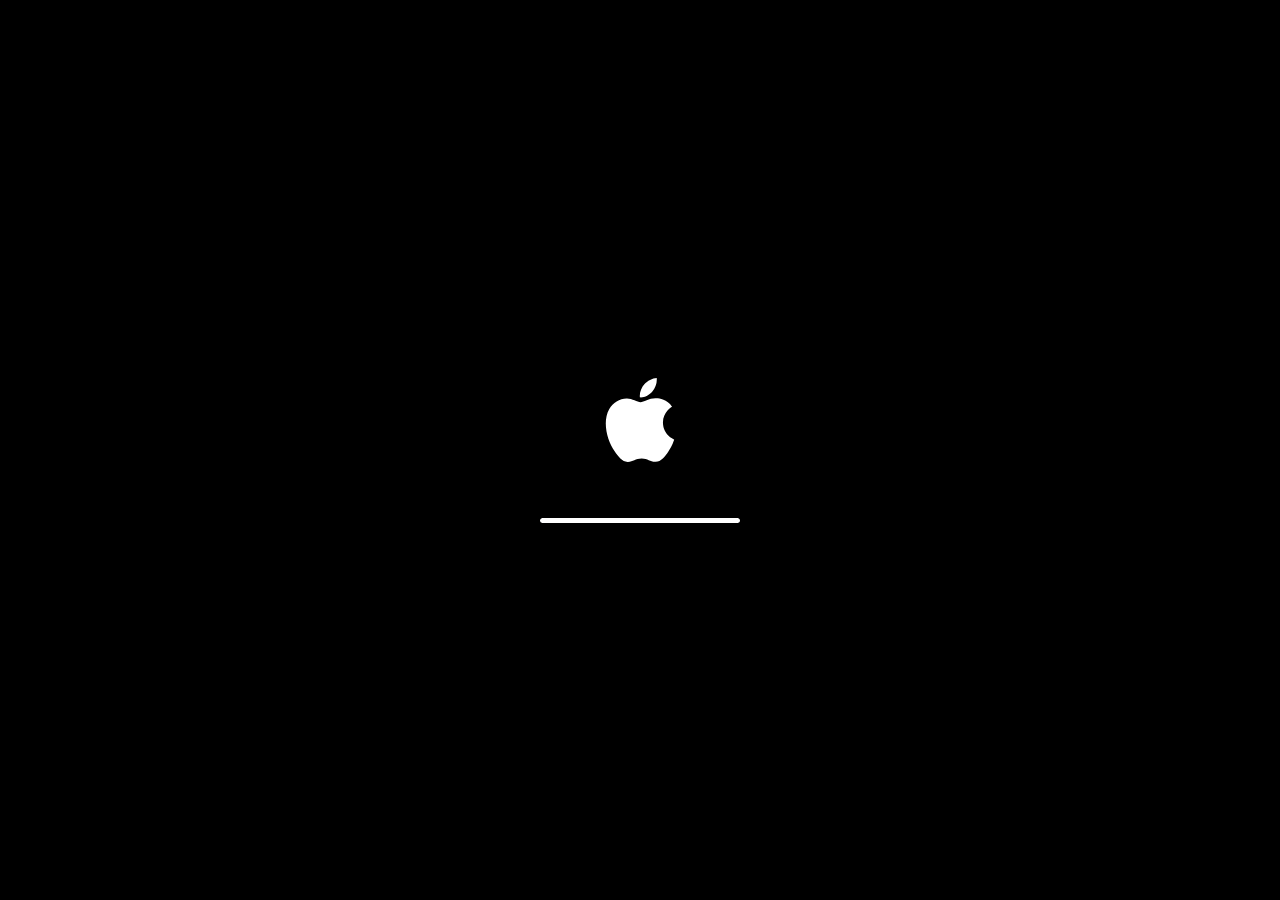
==== commit 5a18c6f6: "Update index.html" ====
--- a/index.html
+++ b/index.html
@@ -1,783 +1,1806 @@
 <!DOCTYPE html>
 <html lang="en">
+
 <head>
-<meta name="google-site-verification" content="mOUIY4-0SyJKU-5f5qzlYXudaRZwT8oI6e9zccimovU" />
-<meta charset="UTF-8"/>
-<meta name="viewport" content="width=device-width, initial-scale=1.0"/>
-<title>Sk Kutubuddin — Web Developer</title>
-<link href="https://fonts.googleapis.com/css2?family=Syne:wght@400;500;600;700;800&family=Outfit:wght@200;300;400;500;600&family=Fira+Code:wght@300;400;500&display=swap" rel="stylesheet"/>
-<link href="https://cdnjs.cloudflare.com/ajax/libs/font-awesome/6.0.0/css/all.min.css" rel="stylesheet"/>
-<link href="https://cdn.jsdelivr.net/npm/bootstrap@5.3.3/dist/css/bootstrap.min.css" rel="stylesheet"/>
-<style>
-:root{
-  --bg:#07090f;--bg2:#0c0f1a;--bg3:#111827;
-  --card:rgba(255,255,255,0.04);--border:rgba(255,255,255,0.07);
-  --p1:#6d28d9;--p2:#4338ca;--p3:#22d3ee;
-  --grad:linear-gradient(135deg,#6d28d9,#4338ca,#22d3ee);
-  --gradsoft:linear-gradient(135deg,rgba(109,40,217,0.18),rgba(34,211,238,0.08));
-  --text:#f1f5f9;--muted:#94a3b8;--dim:#475569;
-}
-*,*::before,*::after{margin:0;padding:0;box-sizing:border-box}
-html{scroll-behavior:smooth}
-body{background:var(--bg);color:var(--text);font-family:'Outfit',sans-serif;overflow-x:hidden;cursor:none}
-::selection{background:rgba(109,40,217,0.4);color:#fff}
-::-webkit-scrollbar{width:3px}
-::-webkit-scrollbar-track{background:var(--bg2)}
-::-webkit-scrollbar-thumb{background:var(--p1);border-radius:2px}
-
-/* CURSOR */
-#cur{position:fixed;width:10px;height:10px;background:var(--p1);border-radius:50%;pointer-events:none;z-index:99999;transform:translate(-50%,-50%)}
-#curl{position:fixed;width:38px;height:38px;border:1.5px solid rgba(109,40,217,0.5);border-radius:50%;pointer-events:none;z-index:99998;transform:translate(-50%,-50%);transition:width .35s,height .35s}
-
-/* PROGRESS */
-#prog{position:fixed;top:0;left:0;height:2px;background:var(--grad);z-index:9997;transform-origin:left;transform:scaleX(0)}
-
-/* NAV */
-nav{position:fixed;top:0;left:0;right:0;z-index:1000;padding:1.5rem 5%;display:flex;align-items:center;justify-content:space-between;transition:all .4s}
-nav.scrolled{background:rgba(7,9,15,0.93);backdrop-filter:blur(24px);border-bottom:1px solid var(--border);padding:1rem 5%;box-shadow:0 4px 40px rgba(0,0,0,0.4)}
-.nav-logo{font-family:'Syne',sans-serif;font-size:1.6rem;font-weight:800;background:var(--grad);-webkit-background-clip:text;-webkit-text-fill-color:transparent;background-clip:text;text-decoration:none}
-.nav-links{display:flex;gap:2.2rem;list-style:none}
-.nav-links a{font-family:'Syne',sans-serif;font-size:.72rem;letter-spacing:2.5px;text-transform:uppercase;color:var(--muted);text-decoration:none;font-weight:500;transition:color .3s;position:relative}
-.nav-links a::after{content:'';position:absolute;bottom:-3px;left:0;width:0;height:1px;background:var(--grad);transition:width .4s}
-.nav-links a:hover{color:var(--text)}
-.nav-links a:hover::after{width:100%}
-.nav-cv{padding:.55rem 1.4rem;border:1px solid rgba(109,40,217,0.4);color:var(--text);font-family:'Syne',sans-serif;font-size:.7rem;letter-spacing:2px;text-transform:uppercase;font-weight:600;text-decoration:none;border-radius:4px;transition:all .3s;background:var(--gradsoft)}
-.nav-cv:hover{background:var(--p1);border-color:var(--p1);box-shadow:0 0 24px rgba(109,40,217,0.45)}
-.ham{display:none;flex-direction:column;gap:5px;cursor:pointer}
-.ham span{width:24px;height:2px;background:var(--muted);border-radius:2px;transition:all .3s}
-.ham.open span:nth-child(1){transform:rotate(45deg) translate(5px,5px)}
-.ham.open span:nth-child(2){opacity:0}
-.ham.open span:nth-child(3){transform:rotate(-45deg) translate(5px,-5px)}
-
-/* HERO */
-.hero{min-height:100vh;position:relative;display:flex;align-items:center;overflow:hidden;padding:7rem 5% 5rem}
-.hero-bg{position:absolute;inset:0;background-image:url('https://images.unsplash.com/photo-1555066931-4365d14bab8c?w=1800&q=80&auto=format');background-size:cover;background-position:center;filter:brightness(0.12) saturate(0.4)}
-.hero-ov{position:absolute;inset:0;background:linear-gradient(to right,rgba(7,9,15,0.97) 40%,rgba(7,9,15,0.7) 70%,rgba(7,9,15,0.3) 100%)}
-.glow1{position:absolute;bottom:-100px;left:-100px;width:600px;height:600px;border-radius:50%;background:radial-gradient(circle,rgba(109,40,217,0.2) 0%,transparent 70%);pointer-events:none}
-.glow2{position:absolute;top:-50px;right:10%;width:400px;height:400px;border-radius:50%;background:radial-gradient(circle,rgba(34,211,238,0.08) 0%,transparent 70%);pointer-events:none}
-.fc{position:absolute;font-family:'Fira Code',monospace;font-size:.7rem;color:rgba(109,40,217,0.2);pointer-events:none;white-space:nowrap}
-.fc1{top:18%;right:6%;animation:floatY 6s ease-in-out infinite}
-.fc2{bottom:22%;left:4%;animation:floatY 8s ease-in-out infinite reverse}
-.fc3{top:55%;right:3%;animation:floatY 7s ease-in-out 1s infinite}
-.hero-inner{display:grid;grid-template-columns:1fr 1fr;gap:5rem;align-items:center;width:100%;position:relative;z-index:2}
-
-.photo-wrap{display:flex;justify-content:center;align-items:center;position:relative}
-.ring1{position:absolute;width:340px;height:340px;border-radius:50%;border:1px solid rgba(109,40,217,0.2);animation:spin 22s linear infinite}
-.ring2{position:absolute;width:295px;height:295px;border-radius:50%;border:1px dashed rgba(34,211,238,0.12);animation:spin 16s linear infinite reverse}
-.photo-shape{width:255px;height:255px;border-radius:30% 70% 70% 30% / 30% 30% 70% 70%;overflow:hidden;border:2px solid rgba(109,40,217,0.5);box-shadow:0 0 60px rgba(109,40,217,0.3),0 0 120px rgba(109,40,217,0.1);animation:morph 8s ease-in-out infinite;position:relative;z-index:2}
-.photo-shape img{width:100%;height:100%;object-fit:cover;object-position:top}
-.badge{position:absolute;bottom:-12px;right:15px;background:rgba(12,15,26,0.9);border:1px solid var(--border);padding:.65rem 1rem;border-radius:8px;display:flex;align-items:center;gap:.6rem;z-index:3;backdrop-filter:blur(12px)}
-.bdot{width:7px;height:7px;background:#22c55e;border-radius:50%;animation:pulse 2s ease infinite}
-.btxt{font-family:'Syne',sans-serif;font-size:.62rem;letter-spacing:1.5px;text-transform:uppercase;color:var(--muted)}
-
-.htag{display:inline-flex;align-items:center;gap:.6rem;background:rgba(109,40,217,0.1);border:1px solid rgba(109,40,217,0.25);padding:.4rem 1rem;border-radius:100px;margin-bottom:1.8rem;animation:fadeUp .8s ease .2s both}
-.htag span{font-family:'Fira Code',monospace;font-size:.7rem;color:var(--p3);letter-spacing:1px}
-.hdot{width:6px;height:6px;background:var(--p3);border-radius:50%;animation:pulse 2s ease infinite}
-.hero-name{font-family:'Syne',sans-serif;font-size:clamp(2.8rem,5vw,4.4rem);font-weight:800;line-height:1.04;margin-bottom:.8rem;letter-spacing:-1px;animation:fadeUp 1s ease .4s both}
-.hero-name .g{background:var(--grad);-webkit-background-clip:text;-webkit-text-fill-color:transparent;background-clip:text}
-.hero-role{font-family:'Fira Code',monospace;font-size:.95rem;color:var(--p3);margin-bottom:1.5rem;animation:fadeUp 1s ease .6s both}
-.hero-role::before{content:'> ';color:var(--p1);opacity:.6}
-.hero-desc{font-size:.96rem;color:var(--muted);line-height:1.85;font-weight:300;max-width:440px;margin-bottom:2.5rem;animation:fadeUp 1s ease .8s both}
-.hero-btns{display:flex;gap:1rem;flex-wrap:wrap;margin-bottom:2.5rem;animation:fadeUp 1s ease 1s both}
-.btn-fill{display:inline-flex;align-items:center;gap:.6rem;padding:.85rem 2rem;background:var(--grad);color:#fff;font-family:'Syne',sans-serif;font-size:.73rem;letter-spacing:2px;text-transform:uppercase;font-weight:600;border:none;border-radius:4px;cursor:none;text-decoration:none;transition:all .3s;box-shadow:0 4px 24px rgba(109,40,217,0.35)}
-.btn-fill:hover{transform:translateY(-2px);box-shadow:0 8px 36px rgba(109,40,217,0.55)}
-.btn-out{display:inline-flex;align-items:center;gap:.6rem;padding:.85rem 2rem;background:transparent;border:1px solid var(--border);color:var(--text);font-family:'Syne',sans-serif;font-size:.73rem;letter-spacing:2px;text-transform:uppercase;font-weight:500;border-radius:4px;cursor:none;text-decoration:none;transition:all .3s}
-.btn-out:hover{border-color:rgba(109,40,217,0.5);background:rgba(109,40,217,0.08);transform:translateY(-2px)}
-.hero-soc{display:flex;gap:.8rem;animation:fadeUp 1s ease 1.2s both}
-.soca{width:38px;height:38px;border:1px solid var(--border);border-radius:8px;display:flex;align-items:center;justify-content:center;color:var(--muted);text-decoration:none;transition:all .3s;font-size:.9rem}
-.soca:hover{border-color:rgba(109,40,217,0.5);color:var(--p1);background:rgba(109,40,217,0.08);transform:translateY(-3px)}
-.hero-scroll{position:absolute;bottom:2.5rem;left:50%;transform:translateX(-50%);z-index:2;display:flex;flex-direction:column;align-items:center;gap:.5rem}
-.scroll-line{width:1px;height:60px;background:linear-gradient(to bottom,var(--p1),transparent)}
-.scroll-txt{font-family:'Syne',sans-serif;font-size:.58rem;letter-spacing:3px;text-transform:uppercase;color:var(--dim);writing-mode:vertical-rl}
-
-/* MARQUEE */
-.mq{padding:1.1rem 0;background:rgba(109,40,217,0.15);border-top:1px solid rgba(109,40,217,0.4);border-bottom:1px solid rgba(109,40,217,0.4);overflow:hidden}
-.mq-track{display:flex;gap:3rem;animation:marquee 22s linear infinite;white-space:nowrap}
-.mq-item{font-family:'Fira Code',monospace;font-size:.85rem;color:#c4b5fd;display:flex;align-items:center;gap:1.5rem;flex-shrink:0;letter-spacing:1.5px;font-weight:500;text-shadow:0 0 12px rgba(167,139,250,0.5)}
-.mq-dot{width:5px;height:5px;background:#22d3ee;border-radius:50%;opacity:1;box-shadow:0 0 8px rgba(34,211,238,0.8)}
-
-/* SECTION BASE */
-.sec{padding:8rem 5%;position:relative;z-index:2}
-.sec-lbl{font-family:'Fira Code',monospace;font-size:.75rem;color:var(--p3);display:block;margin-bottom:.8rem;letter-spacing:1px}
-.sec-lbl::before{content:'// ';opacity:.5}
-.sec-h{font-family:'Syne',sans-serif;font-size:clamp(2rem,4vw,3rem);font-weight:800;color:var(--text);line-height:1.1;margin-bottom:1rem;letter-spacing:-.5px}
-.sec-h .g{background:var(--grad);-webkit-background-clip:text;-webkit-text-fill-color:transparent;background-clip:text}
-.sec-line{width:48px;height:2px;background:var(--grad);border-radius:2px;margin-bottom:3.5rem}
-.body-p{font-size:.95rem;color:var(--muted);line-height:1.9;font-weight:300;margin-bottom:1.2rem}
-
-/* BIDIRECTIONAL REVEAL */
-.rv{opacity:0;transform:translateY(40px);transition:opacity .75s cubic-bezier(.16,1,.3,1),transform .75s cubic-bezier(.16,1,.3,1)}
-.rv.vis{opacity:1;transform:none}
-.rvl{opacity:0;transform:translateX(-50px);transition:opacity .75s cubic-bezier(.16,1,.3,1),transform .75s cubic-bezier(.16,1,.3,1)}
-.rvl.vis{opacity:1;transform:none}
-.rvr{opacity:0;transform:translateX(50px);transition:opacity .75s cubic-bezier(.16,1,.3,1),transform .75s cubic-bezier(.16,1,.3,1)}
-.rvr.vis{opacity:1;transform:none}
-.d1{transition-delay:.1s}.d2{transition-delay:.2s}.d3{transition-delay:.3s}.d4{transition-delay:.4s}.d5{transition-delay:.5s}
-
-/* ABOUT */
-.about-sec{background:var(--bg2);overflow:hidden}
-.about-bg{position:absolute;inset:0;background-image:url('https://images.unsplash.com/photo-1518770660439-4636190af475?w=1400&q=70&auto=format');background-size:cover;background-position:center;filter:brightness(0.06) saturate(0.3);opacity:.7}
-.about-ov{position:absolute;inset:0;background:linear-gradient(135deg,rgba(12,15,26,0.97) 50%,rgba(12,15,26,0.88) 100%)}
-.about-inner{display:grid;grid-template-columns:1fr 1.2fr;gap:6rem;align-items:center;position:relative;z-index:2}
-.about-img-wrap{position:relative}
-.about-frame{border-radius:16px;overflow:hidden;border:1px solid var(--border);box-shadow:0 24px 80px rgba(0,0,0,0.5)}
-.about-frame img{width:100%;aspect-ratio:3/4;object-fit:cover;object-position:top;filter:saturate(.8) brightness(.9);display:block}
-.ab1{position:absolute;top:2rem;right:-1.8rem;background:rgba(7,9,15,0.92);border:1px solid var(--border);padding:.9rem 1.1rem;border-radius:10px;box-shadow:0 8px 32px rgba(0,0,0,0.5);backdrop-filter:blur(12px)}
-.ab1 .num{font-family:'Syne',sans-serif;font-size:1.7rem;font-weight:800;background:var(--grad);-webkit-background-clip:text;-webkit-text-fill-color:transparent;background-clip:text;display:block;line-height:1}
-.ab1 .lbl{font-family:'Fira Code',monospace;font-size:.6rem;color:var(--muted);letter-spacing:1px;display:block;margin-top:.2rem}
-.ab2{position:absolute;bottom:2rem;left:-1.8rem;background:rgba(7,9,15,0.92);border:1px solid var(--border);padding:.9rem 1.1rem;border-radius:10px;box-shadow:0 8px 32px rgba(0,0,0,0.5);backdrop-filter:blur(12px)}
-.acards{display:grid;grid-template-columns:repeat(3,1fr);gap:1rem;margin-top:2.5rem}
-.acard{background:var(--card);border:1px solid var(--border);border-radius:12px;padding:1.2rem;text-align:center;transition:all .3s}
-.acard:hover{border-color:rgba(109,40,217,0.35);background:rgba(109,40,217,0.06);transform:translateY(-4px)}
-.acard-ico{font-size:1.4rem;margin-bottom:.5rem}
-.acard h4{font-family:'Syne',sans-serif;font-size:.78rem;color:var(--text);font-weight:600;margin-bottom:.3rem}
-.acard p{font-size:.74rem;color:var(--muted);font-weight:300;line-height:1.4}
-
-/* SKILLS */
-.skills-sec{background:var(--bg);overflow:hidden}
-.skills-bg{position:absolute;inset:0;background-image:url('https://images.unsplash.com/photo-1451187580459-43490279c0fa?w=1400&q=70&auto=format');background-size:cover;background-position:center;filter:brightness(0.07) saturate(0.2)}
-.skills-ov{position:absolute;inset:0;background:linear-gradient(to bottom,rgba(7,9,15,0.97),rgba(7,9,15,0.92),rgba(7,9,15,0.97))}
-.skills-center{text-align:center;margin-bottom:4rem;position:relative;z-index:2}
-.skills-inner{display:grid;grid-template-columns:1fr 1fr;gap:5rem;position:relative;z-index:2}
-.sk-item{margin-bottom:2rem}
-.sk-top{display:flex;justify-content:space-between;align-items:center;margin-bottom:.7rem}
-.sk-name{font-family:'Syne',sans-serif;font-size:.88rem;color:var(--text);font-weight:600;display:flex;align-items:center;gap:.7rem}
-.sk-ico{width:28px;height:28px;border-radius:6px;background:var(--gradsoft);border:1px solid rgba(109,40,217,0.2);display:flex;align-items:center;justify-content:center;font-size:.9rem}
-.sk-pct{font-family:'Fira Code',monospace;font-size:.75rem;color:var(--p3)}
-.sk-track{height:4px;background:rgba(255,255,255,0.06);border-radius:100px;overflow:hidden}
-.sk-fill{height:100%;border-radius:100px;background:var(--grad);width:0;transition:width 1.4s cubic-bezier(.16,1,.3,1)}
-.chips{display:grid;grid-template-columns:1fr 1fr;gap:1rem}
-.chip{background:var(--card);border:1px solid var(--border);border-radius:8px;padding:.8rem 1rem;display:flex;align-items:center;gap:.7rem;transition:all .3s}
-.chip:hover{border-color:rgba(109,40,217,0.35);background:rgba(109,40,217,0.06)}
-.chipdot{width:6px;height:6px;border-radius:50%;background:var(--grad);flex-shrink:0}
-.chipname{font-size:.82rem;color:var(--muted);font-weight:300}
-
-/* PROJECTS */
-.projects-sec{background:var(--bg2);overflow:hidden}
-.projects-bg{position:absolute;inset:0;background-image:url('https://images.unsplash.com/photo-1461749280684-dccba630e2f6?w=1400&q=70&auto=format');background-size:cover;background-position:center;filter:brightness(0.07) saturate(0.3)}
-.projects-ov{position:absolute;inset:0;background:rgba(12,15,26,0.94)}
-.proj-top{position:relative;z-index:2}
-.proj-grid{display:grid;grid-template-columns:repeat(2,1fr);gap:1.5rem;margin-top:1rem;position:relative;z-index:2}
-.proj-card{background:rgba(255,255,255,0.03);border:1px solid var(--border);border-radius:16px;overflow:hidden;transition:all .4s}
-.proj-card:hover{border-color:rgba(109,40,217,0.35);transform:translateY(-6px);box-shadow:0 24px 60px rgba(0,0,0,0.4)}
-.proj-img{width:100%;aspect-ratio:16/9;overflow:hidden;position:relative;background:var(--bg3)}
-.proj-img img{position:absolute;inset:0;width:100%;height:100%;object-fit:cover;transition:opacity .45s,transform .6s}
-.proj-img .img-main{opacity:1}
-.proj-img .img-hover{opacity:0}
-.proj-card:hover .img-main{opacity:0;transform:scale(1.05)}
-.proj-card:hover .img-hover{opacity:1}
-.proj-body{padding:1.8rem}
-.ptags{display:flex;gap:.5rem;flex-wrap:wrap;margin-bottom:1rem}
-.ptag{font-family:'Fira Code',monospace;font-size:.63rem;padding:.25rem .7rem;border-radius:100px;background:rgba(109,40,217,0.1);border:1px solid rgba(109,40,217,0.22);color:var(--p3);letter-spacing:.5px}
-.pname{font-family:'Syne',sans-serif;font-size:1.3rem;color:var(--text);font-weight:700;margin-bottom:.6rem}
-.pdesc{font-size:.87rem;color:var(--muted);line-height:1.7;font-weight:300;margin-bottom:1.5rem}
-.plink{display:inline-flex;align-items:center;gap:.5rem;font-family:'Syne',sans-serif;font-size:.7rem;letter-spacing:1.5px;text-transform:uppercase;color:var(--p1);text-decoration:none;font-weight:600;transition:all .3s}
-.plink:hover{color:var(--p3);gap:.8rem}
-
-/* PROJECT PREVIEW — iframe based */
-.proj-preview{position:relative;width:100%;aspect-ratio:16/9;overflow:hidden;background:var(--bg3)}
-.proj-preview iframe{width:200%;height:200%;border:none;transform:scale(0.5);transform-origin:top left;pointer-events:none}
-.proj-preview-overlay{position:absolute;inset:0;background:linear-gradient(to bottom,transparent 60%,rgba(7,9,15,0.6) 100%)}
-.proj-preview:hover .proj-preview-overlay{background:linear-gradient(to bottom,transparent 40%,rgba(7,9,15,0.4) 100%)}
-
-/* TIMELINE */
-.timeline-sec{background:var(--bg);overflow:hidden}
-.timeline-bg{position:absolute;inset:0;background:radial-gradient(ellipse at 30% 50%,rgba(109,40,217,0.08) 0%,transparent 60%),radial-gradient(ellipse at 80% 20%,rgba(34,211,238,0.05) 0%,transparent 50%)}
-.tl-wrap{position:relative;z-index:2;max-width:780px;margin:0 auto}
-.tl-line{position:absolute;left:50%;top:0;bottom:0;width:1px;background:linear-gradient(to bottom,transparent,rgba(109,40,217,0.4),rgba(34,211,238,0.3),transparent);transform:translateX(-50%)}
-.tl-item{display:flex;gap:3rem;align-items:flex-start;margin-bottom:4rem;position:relative}
-.tl-item:nth-child(even){flex-direction:row-reverse}
-.tl-side{flex:1;text-align:right}
-.tl-item:nth-child(even) .tl-side{text-align:left}
-.tl-dot{width:14px;height:14px;border-radius:50%;background:var(--grad);border:3px solid var(--bg);box-shadow:0 0 20px rgba(109,40,217,0.6);flex-shrink:0;margin-top:.4rem;position:relative;z-index:2}
-.tl-card{background:var(--card);border:1px solid var(--border);border-radius:12px;padding:1.4rem 1.6rem;flex:1;transition:all .3s}
-.tl-card:hover{border-color:rgba(109,40,217,0.35);background:rgba(109,40,217,0.05)}
-.tl-year{font-family:'Fira Code',monospace;font-size:.7rem;color:var(--p3);letter-spacing:1px;margin-bottom:.4rem}
-.tl-title{font-family:'Syne',sans-serif;font-size:1rem;color:var(--text);font-weight:700;margin-bottom:.3rem}
-.tl-desc{font-size:.83rem;color:var(--muted);line-height:1.7;font-weight:300}
-
-/* STATS */
-.stats-sec{background:var(--bg2);padding:5rem 5%;position:relative;overflow:hidden}
-.stats-bg{position:absolute;inset:0;background:linear-gradient(135deg,rgba(109,40,217,0.06),rgba(34,211,238,0.03))}
-.stats-grid{display:grid;grid-template-columns:repeat(4,1fr);gap:1.5rem;position:relative;z-index:2}
-.stat-card{background:var(--card);border:1px solid var(--border);border-radius:16px;padding:2rem 1.5rem;text-align:center;transition:all .4s;position:relative;overflow:hidden}
-.stat-card::before{content:'';position:absolute;inset:0;background:var(--grad);opacity:0;transition:opacity .4s}
-.stat-card:hover::before{opacity:.05}
-.stat-card:hover{border-color:rgba(109,40,217,0.4);transform:translateY(-6px);box-shadow:0 20px 50px rgba(0,0,0,0.3)}
-.stat-num{font-family:'Syne',sans-serif;font-size:3rem;font-weight:800;background:var(--grad);-webkit-background-clip:text;-webkit-text-fill-color:transparent;background-clip:text;line-height:1;margin-bottom:.5rem}
-.stat-label{font-family:'Fira Code',monospace;font-size:.72rem;color:var(--muted);letter-spacing:1px}
-
-/* SERVICES */
-.services-sec{background:var(--bg);overflow:hidden}
-.services-bg{position:absolute;inset:0;background:radial-gradient(ellipse at 70% 60%,rgba(109,40,217,0.07) 0%,transparent 55%)}
-.srv-grid{display:grid;grid-template-columns:repeat(3,1fr);gap:1.5rem;position:relative;z-index:2}
-.srv-card{background:var(--card);border:1px solid var(--border);border-radius:16px;padding:2rem;transition:all .4s;position:relative;overflow:hidden}
-.srv-card::after{content:'';position:absolute;bottom:0;left:0;right:0;height:2px;background:var(--grad);transform:scaleX(0);transform-origin:left;transition:transform .4s}
-.srv-card:hover::after{transform:scaleX(1)}
-.srv-card:hover{border-color:rgba(109,40,217,0.3);transform:translateY(-5px);background:rgba(109,40,217,0.04)}
-.srv-ico{width:52px;height:52px;border-radius:12px;background:var(--gradsoft);border:1px solid rgba(109,40,217,0.25);display:flex;align-items:center;justify-content:center;font-size:1.4rem;margin-bottom:1.3rem}
-.srv-title{font-family:'Syne',sans-serif;font-size:1.05rem;color:var(--text);font-weight:700;margin-bottom:.7rem}
-.srv-desc{font-size:.84rem;color:var(--muted);line-height:1.75;font-weight:300}
-
-/* QUOTE */
-.quote-sec{background:var(--bg2);overflow:hidden;padding:6rem 5%}
-.quote-bg{position:absolute;inset:0;background:linear-gradient(to right,rgba(109,40,217,0.05),rgba(34,211,238,0.03))}
-.quote-inner{position:relative;z-index:2;max-width:700px;margin:0 auto;text-align:center}
-.quote-mark{font-family:'Syne',sans-serif;font-size:8rem;line-height:.5;background:var(--grad);-webkit-background-clip:text;-webkit-text-fill-color:transparent;background-clip:text;opacity:.3;margin-bottom:1rem}
-.quote-text{font-family:'Syne',sans-serif;font-size:1.5rem;color:var(--text);font-weight:600;line-height:1.5;margin-bottom:2rem;letter-spacing:-.3px}
-.quote-text .g{background:var(--grad);-webkit-background-clip:text;-webkit-text-fill-color:transparent;background-clip:text}
-
-/* CONTACT */
-.contact-sec{background:var(--bg);overflow:hidden}
-.contact-bg{position:absolute;inset:0;background-image:url('https://images.unsplash.com/photo-1486312338219-ce68d2c6f44d?w=1400&q=70&auto=format');background-size:cover;background-position:center;filter:brightness(0.07) saturate(0.2)}
-.contact-ov{position:absolute;inset:0;background:linear-gradient(135deg,rgba(7,9,15,0.97) 40%,rgba(7,9,15,0.9) 100%)}
-.contact-inner{display:grid;grid-template-columns:1fr 1.3fr;gap:6rem;align-items:start;position:relative;z-index:2}
-.ci-list{display:flex;flex-direction:column;gap:1rem;margin-top:2rem;margin-bottom:2.5rem}
-.ci{display:flex;align-items:center;gap:1rem;padding:1rem 1.2rem;background:var(--card);border:1px solid var(--border);border-radius:10px;transition:all .3s}
-.ci:hover{border-color:rgba(109,40,217,0.35);background:rgba(109,40,217,0.06)}
-.ci-ico{width:36px;height:36px;border-radius:8px;background:var(--gradsoft);border:1px solid rgba(109,40,217,0.2);display:flex;align-items:center;justify-content:center;font-size:.85rem;color:var(--p3);flex-shrink:0}
-.ci-txt{font-size:.87rem;color:var(--muted);font-weight:300}
-.soc-row{display:flex;gap:.8rem;margin-top:1rem}
-.socpill{display:flex;align-items:center;gap:.5rem;padding:.6rem 1.1rem;background:var(--card);border:1px solid var(--border);border-radius:8px;color:var(--muted);text-decoration:none;font-family:'Syne',sans-serif;font-size:.7rem;letter-spacing:1px;transition:all .3s}
-.socpill:hover{border-color:rgba(109,40,217,0.4);color:var(--p1);background:rgba(109,40,217,0.07)}
-.cform{display:flex;flex-direction:column;gap:1.2rem}
-.fg{display:flex;flex-direction:column;gap:.45rem}
-.fg label{font-family:'Syne',sans-serif;font-size:.62rem;letter-spacing:2.5px;text-transform:uppercase;color:var(--dim);font-weight:500}
-.fg input,.fg textarea{background:rgba(255,255,255,0.04);border:1px solid var(--border);color:var(--text);padding:.9rem 1.1rem;font-family:'Outfit',sans-serif;font-size:.9rem;outline:none;transition:border-color .3s,box-shadow .3s;border-radius:8px;font-weight:300;resize:none}
-.fg input:focus,.fg textarea:focus{border-color:rgba(109,40,217,0.5);box-shadow:0 0 0 3px rgba(109,40,217,0.08)}
-.fg input::placeholder,.fg textarea::placeholder{color:var(--dim)}
-.fsub{width:100%;padding:1rem;background:var(--grad);color:#fff;border:none;font-family:'Syne',sans-serif;font-size:.76rem;letter-spacing:3px;text-transform:uppercase;font-weight:600;cursor:none;border-radius:8px;transition:all .4s;box-shadow:0 4px 20px rgba(109,40,217,0.3)}
-.fsub:hover{transform:translateY(-2px);box-shadow:0 8px 32px rgba(109,40,217,0.5)}
-.fsub.sent{background:linear-gradient(135deg,#22c55e,#16a34a)}
-
-/* FAQ */
-.faq-sec{background:var(--bg2);overflow:hidden}
-.faq-bg{position:absolute;inset:0;background:radial-gradient(ellipse at 20% 80%,rgba(34,211,238,0.04) 0%,transparent 50%)}
-.faq-inner{display:grid;grid-template-columns:1fr 1.4fr;gap:6rem;align-items:start;position:relative;z-index:2}
-.faq-list{display:flex;flex-direction:column;gap:1rem}
-.faq-item{background:var(--card);border:1px solid var(--border);border-radius:12px;overflow:hidden;transition:border-color .3s}
-.faq-item.open{border-color:rgba(109,40,217,0.35)}
-.faq-q{padding:1.2rem 1.4rem;display:flex;justify-content:space-between;align-items:center;cursor:pointer;gap:1rem}
-.faq-q-txt{font-family:'Syne',sans-serif;font-size:.9rem;color:var(--text);font-weight:600}
-.faq-icon{width:22px;height:22px;border-radius:50%;background:var(--gradsoft);border:1px solid rgba(109,40,217,0.2);display:flex;align-items:center;justify-content:center;flex-shrink:0;font-size:.7rem;color:var(--p3);transition:transform .3s}
-.faq-item.open .faq-icon{transform:rotate(45deg)}
-.faq-a{max-height:0;overflow:hidden;transition:max-height .4s ease,padding .3s ease}
-.faq-a-inner{padding:0 1.4rem 1.2rem;font-size:.87rem;color:var(--muted);line-height:1.75;font-weight:300}
-.faq-item.open .faq-a{max-height:200px}
-
-/* FOOTER */
-footer{background:var(--bg2);border-top:1px solid var(--border);padding:2.5rem 5%;display:flex;justify-content:space-between;align-items:center;flex-wrap:wrap;gap:1rem;position:relative;z-index:2}
-.flogo{font-family:'Syne',sans-serif;font-size:1.3rem;font-weight:800;background:var(--grad);-webkit-background-clip:text;-webkit-text-fill-color:transparent;background-clip:text}
-.fp{font-size:.8rem;color:var(--dim);font-weight:300}
-.fp span{color:var(--p1)}
-.fcode{font-family:'Fira Code',monospace;font-size:.7rem;color:var(--dim)}
-
-/* KEYFRAMES */
-@keyframes spin{from{transform:rotate(0deg)}to{transform:rotate(360deg)}}
-@keyframes morph{
-  0%,100%{border-radius:30% 70% 70% 30% / 30% 30% 70% 70%}
-  25%{border-radius:58% 42% 75% 25% / 76% 46% 54% 24%}
-  50%{border-radius:50% 50% 33% 67% / 55% 27% 73% 45%}
-  75%{border-radius:33% 67% 58% 42% / 63% 68% 32% 37%}
-}
-@keyframes floatY{0%,100%{transform:translateY(0)}50%{transform:translateY(-16px)}}
-@keyframes pulse{0%,100%{opacity:1;transform:scale(1)}50%{opacity:.5;transform:scale(.8)}}
-@keyframes fadeUp{from{opacity:0;transform:translateY(30px)}to{opacity:1;transform:translateY(0)}}
-@keyframes fadeIn{from{opacity:0}to{opacity:1}}
-@keyframes marquee{from{transform:translateX(0)}to{transform:translateX(-50%)}}
-
-/* RESPONSIVE */
-@media(max-width:960px){
-  .hero-inner{grid-template-columns:1fr;gap:3rem;text-align:center}
-  .photo-wrap{order:-1}
-  .hero-desc{margin:0 auto 2.5rem}
-  .hero-btns,.hero-soc{justify-content:center}
-  .about-inner,.skills-inner,.contact-inner,.faq-inner{grid-template-columns:1fr;gap:3rem}
-  .ab1,.ab2{display:none}
-  .proj-grid{grid-template-columns:1fr}
-  .stats-grid{grid-template-columns:repeat(2,1fr)}
-  .srv-grid{grid-template-columns:1fr 1fr}
-  .tl-line{left:20px}
-  .tl-item,.tl-item:nth-child(even){flex-direction:row}
-  .tl-side{display:none}
-  .nav-links,.nav-cv{display:none}
-  .ham{display:flex}
-  nav.mob-open .nav-links{display:flex;flex-direction:column;position:fixed;top:68px;left:0;right:0;background:rgba(7,9,15,0.98);backdrop-filter:blur(24px);padding:2rem 5%;border-bottom:1px solid var(--border);gap:1.8rem}
-  nav.mob-open .nav-cv{display:block;position:fixed;bottom:0;left:0;right:0;border-radius:0;text-align:center;padding:1.1rem}
-  footer{flex-direction:column;text-align:center}
-}
-@media(max-width:480px){
-  .hero-name{font-size:2.3rem}
-  .photo-shape{width:200px;height:200px}
-  .ring1{width:260px;height:260px}
-  .ring2{width:230px;height:230px}
-  .acards{grid-template-columns:1fr 1fr}
-  .sec{padding:5rem 5%}
-  .chips{grid-template-columns:1fr}
-  .fc{display:none}
-  .stats-grid{grid-template-columns:1fr 1fr}
-  .srv-grid{grid-template-columns:1fr}
-  .quote-text{font-size:1.1rem}
-}
-</style>
+    <meta name="google-site-verification" content="mOUIY4-0SyJKU-5f5qzlYXudaRZwT8oI6e9zccimovU" />
+    <meta charset="UTF-8" />
+    <meta name="viewport" content="width=device-width,initial-scale=1" />
+    <title>Sk Kutubuddin — Web Developer</title>
+    <link href="https://fonts.googleapis.com/css2?family=Inter:wght@300;400;500;600;700&display=swap"
+        rel="stylesheet" />
+    <link href="https://cdnjs.cloudflare.com/ajax/libs/font-awesome/6.0.0/css/all.min.css" rel="stylesheet" />
+    <style>
+        :root {
+            --ac: #0a84ff;
+            --onac: #fff;
+            --win: rgba(34, 34, 36, .9);
+            --tb: rgba(54, 54, 57, .92);
+            --sf: rgba(40, 40, 44, .72);
+            --sf2: rgba(255, 255, 255, .06);
+            --sf3: rgba(255, 255, 255, .11);
+            --tx: #f5f5f7;
+            --mu: rgba(235, 235, 245, .6);
+            --bd: rgba(255, 255, 255, .1);
+            --mb: rgba(18, 18, 30, .32);
+            --mbt: #fff;
+            --sh: 0 0 0 .5px rgba(0, 0, 0, .55), 0 22px 70px rgba(0, 0, 0, .55), 0 4px 14px rgba(0, 0, 0, .3)
+        }
+
+        body.light {
+            --win: rgba(246, 246, 247, .92);
+            --tb: rgba(236, 236, 238, .96);
+            --sf: rgba(246, 246, 248, .74);
+            --sf2: rgba(0, 0, 0, .04);
+            --sf3: rgba(0, 0, 0, .08);
+            --tx: #1d1d1f;
+            --mu: rgba(60, 60, 67, .62);
+            --bd: rgba(0, 0, 0, .1);
+            --mb: rgba(255, 255, 255, .38);
+            --mbt: #1d1d1f;
+            --sh: 0 0 0 .5px rgba(0, 0, 0, .3), 0 22px 60px rgba(0, 0, 0, .3), 0 4px 12px rgba(0, 0, 0, .15)
+        }
+
+        * {
+            box-sizing: border-box;
+            margin: 0;
+            padding: 0;
+            user-select: none;
+            -webkit-user-select: none
+        }
+
+        html,
+        body {
+            height: 100%;
+            overflow: hidden;
+            font-family: -apple-system, BlinkMacSystemFont, "SF Pro Text", "SF Pro Display", Inter, system-ui, sans-serif;
+            color: var(--tx);
+            font-size: 13px;
+            background: #000;
+            -webkit-font-smoothing: antialiased
+        }
+
+        .ic {
+            width: 1.15em;
+            height: 1.15em;
+            fill: none;
+            stroke: currentColor;
+            stroke-width: 1.7;
+            stroke-linecap: round;
+            stroke-linejoin: round;
+            flex-shrink: 0
+        }
+
+        .ai {
+            display: block;
+            flex-shrink: 0
+        }
+
+        #wall {
+            position: fixed;
+            inset: -2%;
+            transition: transform .4s ease-out, filter .6s
+        }
+
+        .wl {
+            position: absolute;
+            inset: 0;
+            display: none
+        }
+
+        .wl svg {
+            width: 100%;
+            height: 100%;
+            display: block
+        }
+
+        body[data-w="0"] .wl0,
+        body[data-w="1"] .wl1,
+        body[data-w="2"] .wl2 {
+            display: block
+        }
+
+        body:not(.light) #wall {
+            filter: brightness(.78) saturate(1.05)
+        }
+
+        body.light #wall {
+            filter: brightness(1.18) saturate(.95)
+        }
+
+        /* boot + login */
+        #boot {
+            position: fixed;
+            inset: 0;
+            z-index: 9999;
+            background: #000;
+            display: flex;
+            flex-direction: column;
+            align-items: center;
+            justify-content: center;
+            gap: 56px;
+            color: #fff;
+            transition: opacity .8s
+        }
+
+        #boot svg {
+            width: 84px;
+            height: 84px;
+            fill: #fff
+        }
+
+        .pb {
+            width: 200px;
+            height: 5px;
+            border-radius: 5px;
+            background: #3a3a3c;
+            overflow: hidden
+        }
+
+        .pb i {
+            display: block;
+            height: 100%;
+            width: 0;
+            background: #fff;
+            border-radius: 5px;
+            animation: pbf 2.1s cubic-bezier(.4, .1, .4, 1) forwards
+        }
+
+        @keyframes pbf {
+            to {
+                width: 100%
+            }
+        }
+
+        #lock {
+            position: fixed;
+            inset: 0;
+            z-index: 9990;
+            display: none;
+            flex-direction: column;
+            align-items: center;
+            justify-content: space-between;
+            padding: 7vh 0 9vh;
+            background: rgba(0, 0, 0, .2);
+            backdrop-filter: blur(34px) saturate(1.3);
+            color: #fff;
+            text-align: center;
+            text-shadow: 0 1px 12px rgba(0, 0, 0, .3);
+            transition: opacity .6s, transform .6s, backdrop-filter .6s
+        }
+
+        #lock.out {
+            opacity: 0;
+            transform: scale(1.08);
+            backdrop-filter: blur(0)
+        }
+
+        #ld {
+            font-size: 1.5rem;
+            font-weight: 500;
+            opacity: .9
+        }
+
+        #lt {
+            font-size: clamp(5rem, 13vw, 8.8rem);
+            font-weight: 600;
+            letter-spacing: -2px;
+            line-height: 1;
+            margin-top: -4px
+        }
+
+        .av {
+            width: 84px;
+            height: 84px;
+            border-radius: 50%;
+            margin: 0 auto 12px;
+            overflow: hidden;
+            box-shadow: 0 0 0 .5px rgba(255, 255, 255, .3), 0 8px 28px rgba(0, 0, 0, .4);
+            background: #555
+        }
+
+        .av img {
+            width: 100%;
+            height: 100%;
+            object-fit: cover;
+            object-position: top;
+            display: block
+        }
+
+        .pw {
+            display: flex;
+            align-items: center;
+            gap: 8px;
+            width: 220px;
+            margin: 14px auto 0;
+            padding: 7px 8px 7px 16px;
+            border-radius: 20px;
+            background: rgba(255, 255, 255, .22);
+            backdrop-filter: blur(20px);
+            font-size: .85rem;
+            text-shadow: none;
+            border: .5px solid rgba(255, 255, 255, .25)
+        }
+
+        .pw span {
+            flex: 1;
+            text-align: left;
+            opacity: .75
+        }
+
+        .pw b {
+            width: 22px;
+            height: 22px;
+            border-radius: 50%;
+            background: rgba(255, 255, 255, .35);
+            display: flex;
+            align-items: center;
+            justify-content: center
+        }
+
+        /* menubar */
+        #mb {
+            position: fixed;
+            top: 0;
+            left: 0;
+            right: 0;
+            height: 28px;
+            background: var(--mb);
+            backdrop-filter: blur(40px) saturate(1.8);
+            display: flex;
+            align-items: center;
+            justify-content: space-between;
+            padding: 0 8px;
+            z-index: 6000;
+            color: var(--mbt);
+            font-size: 13px;
+            transform: translateY(-100%);
+            transition: transform .6s cubic-bezier(.2, .8, .2, 1)
+        }
+
+        body.in #mb {
+            transform: none
+        }
+
+        .mbg {
+            display: flex;
+            align-items: center;
+            height: 100%
+        }
+
+        .mi {
+            height: 22px;
+            padding: 0 9px;
+            border-radius: 5px;
+            display: flex;
+            align-items: center;
+            gap: 6px;
+            white-space: nowrap
+        }
+
+        .mi.on,
+        .mi:hover {
+            background: rgba(255, 255, 255, .2)
+        }
+
+        body.light .mi.on,
+        body.light .mi:hover {
+            background: rgba(0, 0, 0, .1)
+        }
+
+        .mi svg.fa {
+            fill: currentColor
+        }
+
+        .mi .ic {
+            stroke-width: 1.8
+        }
+
+        .b {
+            font-weight: 700
+        }
+
+        .dd {
+            position: fixed;
+            z-index: 6100;
+            min-width: 230px;
+            padding: 5px;
+            border-radius: 10px;
+            background: var(--sf);
+            backdrop-filter: blur(40px) saturate(1.8);
+            box-shadow: var(--sh);
+            border: .5px solid var(--bd);
+            display: none;
+            font-size: 13px
+        }
+
+        .dd.on {
+            display: block
+        }
+
+        .dd div {
+            padding: 4px 11px;
+            border-radius: 5px;
+            display: flex;
+            justify-content: space-between;
+            gap: 24px
+        }
+
+        .dd div:hover:not(.dis) {
+            background: var(--ac);
+            color: var(--onac)
+        }
+
+        .dd .dis {
+            opacity: .4
+        }
+
+        .dd hr {
+            border: 0;
+            border-top: 1px solid var(--bd);
+            margin: 5px 8px
+        }
+
+        /* desktop icons */
+        body:not(.in) #icons {
+            opacity: 0
+        }
+
+        #icons {
+            transition: opacity .6s;
+            position: fixed;
+            top: 40px;
+            right: 12px;
+            bottom: 110px;
+            display: flex;
+            flex-direction: column;
+            flex-wrap: wrap-reverse;
+            gap: 10px;
+            align-content: flex-start
+        }
+
+        .di {
+            width: 90px;
+            display: flex;
+            flex-direction: column;
+            align-items: center;
+            gap: 4px;
+            padding: 3px;
+            cursor: default;
+            font-size: .75rem;
+            text-align: center;
+            color: #fff;
+            text-shadow: 0 1px 3px rgba(0, 0, 0, .8)
+        }
+
+        .di svg {
+            border-radius: 8px
+        }
+
+        .di span {
+            padding: 1px 6px;
+            border-radius: 4px;
+            line-height: 1.3
+        }
+
+        .di.sel svg {
+            background: rgba(255, 255, 255, .22)
+        }
+
+        .di.sel span {
+            background: var(--ac);
+            text-shadow: none;
+            color: var(--onac)
+        }
+
+        /* windows */
+        .win {
+            position: fixed;
+            display: flex;
+            flex-direction: column;
+            background: var(--win);
+            backdrop-filter: blur(50px) saturate(1.8);
+            border-radius: 11px;
+            box-shadow: var(--sh);
+            resize: both;
+            overflow: hidden;
+            min-width: 340px;
+            min-height: 220px;
+            animation: wo .28s cubic-bezier(.2, .9, .25, 1.05)
+        }
+
+        @keyframes wo {
+            from {
+                opacity: 0;
+                transform: scale(.86)
+            }
+        }
+
+        .win:not(.act) {
+            box-shadow: 0 0 0 .5px rgba(0, 0, 0, .4), 0 10px 30px rgba(0, 0, 0, .28)
+        }
+
+        .win.anim {
+            transition: left .38s cubic-bezier(.3, .8, .3, 1), top .38s cubic-bezier(.3, .8, .3, 1), width .38s cubic-bezier(.3, .8, .3, 1), height .38s cubic-bezier(.3, .8, .3, 1)
+        }
+
+        .win.min {
+            visibility: hidden;
+            pointer-events: none
+        }
+
+        .tb {
+            position: relative;
+            display: flex;
+            align-items: center;
+            height: 38px;
+            padding-left: 13px;
+            flex-shrink: 0;
+            background: var(--tb);
+            border-bottom: .5px solid var(--bd)
+        }
+
+        .tb .t {
+            position: absolute;
+            left: 90px;
+            right: 90px;
+            text-align: center;
+            font-weight: 600;
+            font-size: .8rem;
+            pointer-events: none;
+            white-space: nowrap;
+            overflow: hidden;
+            text-overflow: ellipsis;
+            opacity: .5
+        }
+
+        .win.act .tb .t {
+            opacity: .9
+        }
+
+        .tl {
+            display: flex;
+            gap: 8px;
+            z-index: 2
+        }
+
+        .tl i {
+            width: 12px;
+            height: 12px;
+            border-radius: 50%;
+            background: #58585b;
+            display: flex;
+            align-items: center;
+            justify-content: center;
+            box-shadow: inset 0 0 0 .5px rgba(0, 0, 0, .25)
+        }
+
+        .win.act .tl i:nth-child(1) {
+            background: #ff5f57
+        }
+
+        .win.act .tl i:nth-child(2) {
+            background: #febc2e
+        }
+
+        .win.act .tl i:nth-child(3) {
+            background: #28c840
+        }
+
+        .tl svg {
+            width: 8px;
+            height: 8px;
+            stroke: rgba(0, 0, 0, .6);
+            stroke-width: 2.4;
+            fill: none;
+            opacity: 0;
+            transition: opacity .1s
+        }
+
+        .tl:hover svg {
+            opacity: 1
+        }
+
+        .wb {
+            flex: 1;
+            overflow: auto;
+            padding: 1.5rem 1.7rem 1.7rem;
+            user-select: text;
+            -webkit-user-select: text;
+            line-height: 1.55;
+            scrollbar-width: thin
+        }
+
+        .wb h2 {
+            font-size: 1.55rem;
+            font-weight: 700;
+            letter-spacing: -.3px
+        }
+
+        .wb h3 {
+            font-size: .95rem;
+            font-weight: 600;
+            margin: 1.1rem 0 .5rem
+        }
+
+        .wb p,
+        .mu {
+            color: var(--mu)
+        }
+
+        .wb a {
+            color: var(--ac);
+            text-decoration: none
+        }
+
+        .card {
+            background: var(--sf2);
+            border: .5px solid var(--bd);
+            border-radius: 10px;
+            padding: .85rem 1rem;
+            margin: .4rem 0;
+            transition: background .15s, transform .2s
+        }
+
+        .card:hover {
+            background: var(--sf3)
+        }
+
+        .grid {
+            display: grid;
+            grid-template-columns: repeat(auto-fit, minmax(215px, 1fr));
+            gap: .8rem
+        }
+
+        .bar {
+            height: 5px;
+            border-radius: 9px;
+            background: var(--sf3);
+            overflow: hidden;
+            margin: .35rem 0 .9rem
+        }
+
+        .bar i {
+            display: block;
+            height: 100%;
+            background: var(--ac);
+            border-radius: 9px;
+            width: 0;
+            transition: width 1.1s cubic-bezier(.2, .8, .2, 1)
+        }
+
+        .row {
+            display: flex;
+            justify-content: space-between;
+            font-size: .82rem
+        }
+
+        .pi {
+            position: relative;
+            aspect-ratio: 16/9;
+            border-radius: 7px;
+            overflow: hidden;
+            margin-bottom: .7rem;
+            background: #000
+        }
+
+        .pi img {
+            position: absolute;
+            inset: 0;
+            width: 100%;
+            height: 100%;
+            object-fit: cover;
+            transition: opacity .4s, transform .6s
+        }
+
+        .pi img+img {
+            opacity: 0
+        }
+
+        .card:hover .pi img:first-child {
+            opacity: 0
+        }
+
+        .card:hover .pi img+img {
+            opacity: 1;
+            transform: scale(1.04)
+        }
+
+        .tag {
+            display: inline-block;
+            font-size: .66rem;
+            padding: 2px 8px;
+            border-radius: 9px;
+            background: var(--sf3);
+            color: var(--mu);
+            margin: 0 4px 4px 0
+        }
+
+        .btn {
+            display: inline-flex;
+            align-items: center;
+            gap: 7px;
+            padding: .38rem .95rem;
+            border-radius: 6px;
+            background: var(--ac);
+            color: var(--onac) !important;
+            font-weight: 500;
+            font-size: .8rem;
+            margin: .4rem .4rem 0 0;
+            border: 0;
+            box-shadow: 0 .5px 1px rgba(0, 0, 0, .3), inset 0 .5px 0 rgba(255, 255, 255, .25)
+        }
+
+        .btn.g {
+            background: var(--sf3);
+            color: var(--tx) !important;
+            box-shadow: inset 0 0 0 .5px var(--bd)
+        }
+
+        .btn:active {
+            filter: brightness(.85)
+        }
+
+        iframe {
+            width: 100%;
+            height: 100%;
+            border: 0;
+            background: #fff
+        }
+
+        .tln {
+            padding-left: 22px;
+            border-left: 2px solid var(--sf3);
+            margin-left: 6px
+        }
+
+        .tln .card {
+            position: relative
+        }
+
+        .tln .card::before {
+            content: "";
+            position: absolute;
+            left: -30px;
+            top: 18px;
+            width: 10px;
+            height: 10px;
+            border-radius: 50%;
+            background: var(--ac);
+            box-shadow: 0 0 0 4px var(--win)
+        }
+
+        .sw {
+            width: 24px;
+            height: 24px;
+            border-radius: 50%;
+            display: inline-block;
+            margin-right: 9px;
+            box-shadow: inset 0 0 0 .5px rgba(0, 0, 0, .25);
+            outline: 2px solid transparent;
+            outline-offset: 2px
+        }
+
+        .sw.on {
+            outline-color: var(--mu)
+        }
+
+        .wp {
+            width: 110px;
+            height: 68px;
+            border-radius: 7px;
+            display: inline-block;
+            margin-right: 10px;
+            border: 2px solid transparent;
+            outline: .5px solid var(--bd)
+        }
+
+        .wp.on {
+            border-color: var(--ac)
+        }
+
+        .ap {
+            display: inline-block;
+            text-align: center;
+            margin-right: 14px;
+            font-size: .75rem
+        }
+
+        .ap i {
+            display: block;
+            width: 82px;
+            height: 56px;
+            border-radius: 7px;
+            margin-bottom: 5px;
+            border: 2px solid transparent;
+            outline: .5px solid var(--bd)
+        }
+
+        .ap.on i {
+            border-color: var(--ac)
+        }
+
+        .fl {
+            display: flex;
+            align-items: center;
+            gap: 10px;
+            padding: 7px 10px;
+            border-radius: 6px;
+            font-size: .82rem
+        }
+
+        .fl:hover {
+            background: var(--sf3)
+        }
+
+        .fd {
+            display: flex;
+            height: 100%
+        }
+
+        .fsb {
+            width: 170px;
+            padding: 14px 10px;
+            background: var(--sf2);
+            border-right: .5px solid var(--bd);
+            flex-shrink: 0;
+            font-size: .8rem
+        }
+
+        .fsb small {
+            display: block;
+            color: var(--mu);
+            font-weight: 600;
+            font-size: .68rem;
+            margin: 0 8px 6px
+        }
+
+        .fsb div {
+            padding: 5px 8px;
+            border-radius: 6px;
+            margin-bottom: 2px
+        }
+
+        .fsb div.on {
+            background: var(--sf3)
+        }
+
+        .fmain {
+            flex: 1;
+            overflow: auto;
+            padding: 1.2rem 1.4rem
+        }
+
+        @media(max-width:600px) {
+            .fsb {
+                display: none
+            }
+        }
+
+        .sbr {
+            display: flex;
+            align-items: center;
+            gap: 14px;
+            padding: 8px 14px;
+            background: var(--tb);
+            border-bottom: .5px solid var(--bd);
+            color: var(--mu)
+        }
+
+        .url {
+            flex: 1;
+            max-width: 380px;
+            margin: 0 auto;
+            padding: 4px 12px;
+            border-radius: 7px;
+            background: var(--sf2);
+            text-align: center;
+            font-size: .78rem;
+            color: var(--tx);
+            display: flex;
+            justify-content: center;
+            align-items: center;
+            gap: 6px
+        }
+
+        #term {
+            font-family: Menlo, "SF Mono", Consolas, monospace;
+            font-size: .78rem;
+            background: rgba(22, 22, 24, .96);
+            color: #e8e8e8;
+            height: 100%;
+            overflow: auto;
+            padding: 10px 12px;
+            line-height: 1.5
+        }
+
+        #term input {
+            background: none;
+            border: 0;
+            outline: 0;
+            color: #e8e8e8;
+            font: inherit;
+            width: 60%;
+            user-select: text
+        }
+
+        .hl {
+            color: #5ac8fa
+        }
+
+        .gr {
+            color: #32d74b
+        }
+
+        /* dock */
+        #dock {
+            position: fixed;
+            bottom: 8px;
+            left: 50%;
+            transform: translate(-50%, 160%);
+            height: 70px;
+            padding: 0 9px 7px;
+            display: flex;
+            align-items: flex-end;
+            gap: 5px;
+            border-radius: 24px;
+            background: rgba(255, 255, 255, .17);
+            backdrop-filter: blur(30px) saturate(1.9);
+            border: .5px solid rgba(255, 255, 255, .3);
+            box-shadow: 0 10px 40px rgba(0, 0, 0, .35), inset 0 .5px 0 rgba(255, 255, 255, .35);
+            z-index: 5500;
+            transition: transform .8s cubic-bezier(.2, .9, .25, 1) .15s
+        }
+
+        body.in #dock {
+            transform: translateX(-50%)
+        }
+
+        body.light #dock {
+            background: rgba(255, 255, 255, .4)
+        }
+
+        .dk {
+            --s: 54px;
+            width: var(--s);
+            height: var(--s);
+            position: relative;
+            flex-shrink: 0
+        }
+
+        .dk>svg {
+            width: 100%;
+            height: 100%;
+            filter: drop-shadow(0 3px 5px rgba(0, 0, 0, .35))
+        }
+
+        .dk.sm {
+            transition: width .18s, height .18s
+        }
+
+        .dk .tip {
+            position: absolute;
+            bottom: calc(100% + 10px);
+            left: 50%;
+            transform: translateX(-50%);
+            padding: 4px 11px;
+            border-radius: 7px;
+            background: rgba(40, 40, 44, .88);
+            backdrop-filter: blur(20px);
+            color: #fff;
+            font-size: .78rem;
+            white-space: nowrap;
+            opacity: 0;
+            pointer-events: none;
+            border: .5px solid rgba(255, 255, 255, .18);
+            transition: opacity .12s
+        }
+
+        .dk:hover .tip {
+            opacity: 1
+        }
+
+        .dk.run::after {
+            content: "";
+            position: absolute;
+            bottom: -6px;
+            left: 50%;
+            margin-left: -2px;
+            width: 4px;
+            height: 4px;
+            border-radius: 50%;
+            background: var(--mbt);
+            opacity: .85
+        }
+
+        body:not(.light) .dk.run::after {
+            background: #fff
+        }
+
+        .sep {
+            width: 1px;
+            height: 46px;
+            background: rgba(255, 255, 255, .28);
+            margin: 0 3px 3px;
+            flex-shrink: 0
+        }
+
+        /* launchpad / spotlight / cc */
+        #lp {
+            position: fixed;
+            inset: 0;
+            z-index: 5400;
+            background: rgba(10, 10, 20, .35);
+            backdrop-filter: blur(46px) saturate(1.5);
+            display: none;
+            flex-direction: column;
+            align-items: center;
+            padding-top: 64px;
+            opacity: 0;
+            transition: opacity .3s
+        }
+
+        #lp.on {
+            opacity: 1
+        }
+
+        #lp .s {
+            width: 230px;
+            padding: 5px 12px;
+            border-radius: 8px;
+            background: rgba(255, 255, 255, .18);
+            border: .5px solid rgba(255, 255, 255, .25);
+            display: flex;
+            gap: 8px;
+            align-items: center;
+            color: #fff;
+            font-size: .85rem
+        }
+
+        #lp .s input {
+            background: none;
+            border: 0;
+            outline: 0;
+            color: #fff;
+            font: inherit;
+            flex: 1;
+            user-select: text
+        }
+
+        #lp .s input::placeholder {
+            color: rgba(255, 255, 255, .7)
+        }
+
+        #lg {
+            display: grid;
+            grid-template-columns: repeat(7, 1fr);
+            gap: 40px 10px;
+            width: min(980px, 92vw);
+            margin-top: 60px;
+            color: #fff
+        }
+
+        @media(max-width:700px) {
+            #lg {
+                grid-template-columns: repeat(3, 1fr)
+            }
+        }
+
+        .la {
+            display: flex;
+            flex-direction: column;
+            align-items: center;
+            gap: 10px;
+            font-size: .8rem;
+            text-shadow: 0 1px 4px rgba(0, 0, 0, .5);
+            animation: li .45s cubic-bezier(.2, .9, .25, 1) both;
+            text-align: center
+        }
+
+        .la:active svg {
+            filter: brightness(.7)
+        }
+
+        @keyframes li {
+            from {
+                opacity: 0;
+                transform: scale(1.18)
+            }
+        }
+
+        #sp {
+            position: fixed;
+            top: 22vh;
+            left: 50%;
+            transform: translate(-50%, -8px) scale(.97);
+            width: min(680px, 94vw);
+            z-index: 5900;
+            background: var(--sf);
+            backdrop-filter: blur(50px) saturate(1.8);
+            border-radius: 16px;
+            box-shadow: var(--sh);
+            border: .5px solid var(--bd);
+            opacity: 0;
+            pointer-events: none;
+            transition: .18s cubic-bezier(.2, .9, .25, 1)
+        }
+
+        #sp.on {
+            opacity: 1;
+            transform: translate(-50%, 0);
+            pointer-events: auto
+        }
+
+        #sp .i {
+            display: flex;
+            align-items: center;
+            gap: 12px;
+            padding: 12px 18px;
+            font-size: 1.5rem;
+            color: var(--mu)
+        }
+
+        #sp input {
+            flex: 1;
+            background: none;
+            border: 0;
+            outline: 0;
+            color: var(--tx);
+            font: inherit;
+            font-size: 1.5rem;
+            font-weight: 300;
+            user-select: text
+        }
+
+        #sr {
+            border-top: .5px solid var(--bd);
+            padding: 6px 8px 8px;
+            display: none
+        }
+
+        #sr small {
+            display: block;
+            color: var(--mu);
+            padding: 6px 10px;
+            font-size: .72rem;
+            font-weight: 600
+        }
+
+        .sri {
+            display: flex;
+            gap: 12px;
+            align-items: center;
+            padding: 7px 10px;
+            border-radius: 8px;
+            font-size: .9rem;
+            color: inherit;
+            text-decoration: none
+        }
+
+        .sri.top,
+        .sri:hover {
+            background: var(--ac);
+            color: var(--onac)
+        }
+
+        .sri small {
+            padding: 0;
+            display: inline;
+            opacity: .7;
+            font-weight: 400;
+            margin-left: auto
+        }
+
+        #cc {
+            position: fixed;
+            top: 34px;
+            right: 8px;
+            width: 322px;
+            z-index: 6100;
+            padding: 12px;
+            border-radius: 20px;
+            background: var(--sf);
+            backdrop-filter: blur(50px) saturate(1.8);
+            box-shadow: var(--sh);
+            border: .5px solid var(--bd);
+            transform-origin: top right;
+            transform: scale(.8);
+            opacity: 0;
+            pointer-events: none;
+            transition: .2s cubic-bezier(.2, .9, .25, 1)
+        }
+
+        #cc.on {
+            opacity: 1;
+            transform: none;
+            pointer-events: auto
+        }
+
+        .cg {
+            display: grid;
+            grid-template-columns: 1fr 1fr;
+            gap: 10px
+        }
+
+        .ct {
+            background: var(--sf2);
+            border-radius: 14px;
+            padding: 10px;
+            border: .5px solid var(--bd)
+        }
+
+        .cr {
+            display: flex;
+            align-items: center;
+            gap: 10px;
+            padding: 5px 0;
+            font-size: .78rem
+        }
+
+        .cr b {
+            display: block;
+            font-weight: 500
+        }
+
+        .cr small {
+            color: var(--mu);
+            font-size: .68rem
+        }
+
+        .cb {
+            width: 30px;
+            height: 30px;
+            border-radius: 50%;
+            background: var(--sf3);
+            display: flex;
+            align-items: center;
+            justify-content: center;
+            flex-shrink: 0
+        }
+
+        .cb.on {
+            background: var(--ac);
+            color: var(--onac)
+        }
+
+        .cs {
+            display: flex;
+            align-items: center;
+            gap: 8px;
+            margin-top: 4px
+        }
+
+        .cs input {
+            flex: 1;
+            accent-color: var(--ac)
+        }
+
+        .nt {
+            position: fixed;
+            top: 36px;
+            right: 10px;
+            width: 340px;
+            z-index: 6200;
+            padding: 12px 14px;
+            border-radius: 18px;
+            background: var(--sf);
+            backdrop-filter: blur(50px) saturate(1.8);
+            box-shadow: var(--sh);
+            border: .5px solid var(--bd);
+            display: flex;
+            gap: 12px;
+            align-items: center;
+            animation: ni .5s cubic-bezier(.2, .9, .25, 1);
+            transition: transform .45s cubic-bezier(.5, 0, .8, .4), opacity .45s
+        }
+
+        .nt.out {
+            transform: translateX(120%);
+            opacity: 0
+        }
+
+        .nt small {
+            display: block;
+            color: var(--mu);
+            font-size: .72rem
+        }
+
+        .nt b {
+            font-size: .82rem
+        }
+
+        @keyframes ni {
+            from {
+                transform: translateX(120%);
+                opacity: 0
+            }
+        }
+
+        #cm {
+            position: fixed;
+            z-index: 6300;
+            min-width: 220px;
+            padding: 5px;
+            border-radius: 10px;
+            background: var(--sf);
+            backdrop-filter: blur(40px) saturate(1.8);
+            box-shadow: var(--sh);
+            border: .5px solid var(--bd);
+            display: none;
+            font-size: 13px
+        }
+
+        #cm div {
+            padding: 4px 11px;
+            border-radius: 5px;
+            display: flex;
+            gap: 10px;
+            align-items: center
+        }
+
+        #cm div:hover {
+            background: var(--ac);
+            color: var(--onac)
+        }
+
+        #cm hr {
+            border: 0;
+            border-top: 1px solid var(--bd);
+            margin: 5px 8px
+        }
+
+        #snap {
+            position: fixed;
+            background: rgba(255, 255, 255, .14);
+            border: 2px solid rgba(255, 255, 255, .4);
+            border-radius: 12px;
+            z-index: 4000;
+            display: none;
+            pointer-events: none;
+            backdrop-filter: blur(8px)
+        }
+    </style>
 </head>
-<body>
-<div id="cur"></div>
-<div id="curl"></div>
-<div id="prog"></div>
-
-<!-- NAV -->
-<nav id="nav">
-  <a href="#home" class="nav-logo">SK.</a>
-  <ul class="nav-links">
-    <li><a href="#home">Home</a></li>
-    <li><a href="#about">About</a></li>
-    <li><a href="#skills">Skills</a></li>
-    <li><a href="#projects">Projects</a></li>
-    <li><a href="#contact">Contact</a></li>
-  </ul>
-  <a href="Kutub_Resume.pdf" download class="nav-cv">Download CV</a>
-  <div class="ham" id="ham"><span></span><span></span><span></span></div>
-</nav>
-
-<!-- HERO -->
-<section id="home" class="hero">
-  <div class="hero-bg"></div>
-  <div class="hero-ov"></div>
-  <div class="glow1"></div><div class="glow2"></div>
-  <div class="fc fc1">const developer = "Kutubuddin";</div>
-  <div class="fc fc2">function buildDreams() { return true; }</div>
-  <div class="fc fc3">// Always learning...</div>
-  <div class="hero-inner">
-    <div class="hero-text">
-      <div class="htag"><span class="hdot"></span><span>Available for opportunities</span></div>
-      <h1 class="hero-name">Sk<br/><span class="g">Kutubuddin</span></h1>
-      <div class="hero-role">Web Developer &amp; Programming Enthusiast</div>
-      <p class="hero-desc">Passionate developer currently pursuing a 3-year diploma (2024–2027). Building creative web experiences with HTML, CSS, JavaScript, C, and Python — one project at a time.</p>
-      <div class="hero-btns">
-        <a href="Kutub_Resume.pdf" download class="btn-fill"><i class="fas fa-download"></i> Download CV</a>
-        <a href="#contact" class="btn-out"><i class="fas fa-envelope"></i> Contact Me</a>
-      </div>
-      <div class="hero-soc">
-        <a href="https://github.com/sweetkutub-svg" target="_blank" class="soca"><i class="fab fa-github"></i></a>
-        <a href="https://www.linkedin.com/in/sk-kutubuddin-6377a1391/" target="_blank" class="soca"><i class="fab fa-linkedin"></i></a>
-        <a href="#" class="soca" style="opacity:.35;cursor:not-allowed"><i class="fab fa-instagram"></i></a>
-      </div>
+
+<body data-w="0">
+    <svg width="0" height="0" style="position:absolute">
+        <defs>
+            <linearGradient id="g1" x1="0" y1="0" x2="0" y2="1">
+                <stop offset="0" stop-color="#5ac8fa" />
+                <stop offset="1" stop-color="#0a6cf2" />
+            </linearGradient>
+            <linearGradient id="g2" x1="0" y1="0" x2="0" y2="1">
+                <stop offset="0" stop-color="#46484f" />
+                <stop offset="1" stop-color="#0f1013" />
+            </linearGradient>
+            <linearGradient id="g3" x1="0" y1="0" x2="0" y2="1">
+                <stop offset="0" stop-color="#e9eaee" />
+                <stop offset="1" stop-color="#9c9ea8" />
+            </linearGradient>
+            <linearGradient id="g4" x1="0" y1="0" x2="0" y2="1">
+                <stop offset="0" stop-color="#d9b48a" />
+                <stop offset="1" stop-color="#a98050" />
+            </linearGradient>
+            <linearGradient id="g5" x1="0" y1="0" x2="0" y2="1">
+                <stop offset="0" stop-color="#7ee08a" />
+                <stop offset="1" stop-color="#2aa84a" />
+            </linearGradient>
+            <linearGradient id="g6" x1="0" y1="0" x2="0" y2="1">
+                <stop offset="0" stop-color="#8fd3ff" />
+                <stop offset="1" stop-color="#3c9ae8" />
+            </linearGradient>
+            <linearGradient id="g7" x1="0" y1="0" x2="0" y2="1">
+                <stop offset="0" stop-color="#7a8aa0" />
+                <stop offset="1" stop-color="#3d4656" />
+            </linearGradient>
+            <linearGradient id="g8" x1="0" y1="0" x2="1" y2="1">
+                <stop offset="0" stop-color="#3ab0ff" />
+                <stop offset="1" stop-color="#1558d6" />
+            </linearGradient>
+            <symbol id="m-projects" viewBox="0 0 48 48">
+                <rect x="2" y="2" width="44" height="44" rx="10.5" fill="#5bb8ff" />
+                <path d="M24 2h12a10 10 0 0 1 10 10v24a10 10 0 0 1-10 10H24z" fill="#1f6fe0" />
+                <rect x="14" y="14" width="3.4" height="9" rx="1.7" fill="#0b2b66" />
+                <rect x="30.6" y="14" width="3.4" height="9" rx="1.7" fill="#0b2b66" />
+                <path d="M24 14v13l-3 2.5M12 31c6 7 18 7 24 0" stroke="#0b2b66" stroke-width="2.6" fill="none"
+                    stroke-linecap="round" />
+            </symbol>
+            <symbol id="m-launch" viewBox="0 0 48 48">
+                <rect x="2" y="2" width="44" height="44" rx="10.5" fill="url(#g3)" />
+                <g>
+                    <rect x="9" y="9" width="8" height="8" rx="2" fill="#ff5f57" />
+                    <rect x="20" y="9" width="8" height="8" rx="2" fill="#febc2e" />
+                    <rect x="31" y="9" width="8" height="8" rx="2" fill="#28c840" />
+                    <rect x="9" y="20" width="8" height="8" rx="2" fill="#0a84ff" />
+                    <rect x="20" y="20" width="8" height="8" rx="2" fill="#bf5af2" />
+                    <rect x="31" y="20" width="8" height="8" rx="2" fill="#ff9f0a" />
+                    <rect x="9" y="31" width="8" height="8" rx="2" fill="#5ac8fa" />
+                    <rect x="20" y="31" width="8" height="8" rx="2" fill="#ff375f" />
+                    <rect x="31" y="31" width="8" height="8" rx="2" fill="#30d158" />
+                </g>
+            </symbol>
+            <symbol id="m-classic" viewBox="0 0 48 48">
+                <rect x="2" y="2" width="44" height="44" rx="10.5" fill="#f4f6fa" />
+                <circle cx="24" cy="24" r="17" fill="url(#g1)" />
+                <circle cx="24" cy="24" r="17" fill="none" stroke="#fff" stroke-width="1.2" stroke-dasharray="1 3.2"
+                    opacity=".8" />
+                <path d="m32 16-5.5 10.5L16 32l5.5-10.5z" fill="#fff" />
+                <path d="m32 16-5.5 10.5-5-5z" fill="#ff453a" />
+            </symbol>
+            <symbol id="m-about" viewBox="0 0 48 48">
+                <rect x="2" y="2" width="44" height="44" rx="10.5" fill="url(#g4)" />
+                <rect x="38" y="8" width="8" height="32" rx="2" fill="#7a5835" opacity=".35" />
+                <circle cx="22" cy="19" r="6.5" fill="#f6ecdf" />
+                <path d="M9 38c1-7 6-10.5 13-10.5S34 31 35 38z" fill="#f6ecdf" />
+            </symbol>
+            <symbol id="m-skills" viewBox="0 0 48 48">
+                <rect x="2" y="2" width="44" height="44" rx="10.5" fill="url(#g8)" />
+                <path d="m18 16-8 8 8 8M30 16l8 8-8 8M26 13l-4 22" stroke="#fff" stroke-width="3.2" fill="none"
+                    stroke-linecap="round" stroke-linejoin="round" />
+            </symbol>
+            <symbol id="m-journey" viewBox="0 0 48 48">
+                <rect x="2" y="2" width="44" height="44" rx="10.5" fill="url(#g5)" />
+                <path d="M2 34 30 2h6L2 40z" fill="#f3f1e6" opacity=".9" />
+                <path d="M12 46 46 10v6L18 46z" fill="#fff" opacity=".85" />
+                <path d="M8 22c10 2 14-8 24-4" stroke="#2f8cff" stroke-width="3" fill="none" stroke-linecap="round" />
+                <path d="M30 12a6 6 0 1 1 12 0c0 5-6 11-6 11s-6-6-6-11z" fill="#ff453a" />
+                <circle cx="36" cy="12" r="2.2" fill="#fff" />
+            </symbol>
+            <symbol id="m-contact" viewBox="0 0 48 48">
+                <rect x="2" y="2" width="44" height="44" rx="10.5" fill="url(#g1)" />
+                <rect x="9" y="14" width="30" height="21" rx="3.5" fill="#fff" />
+                <path d="m10 16 14 11 14-11" stroke="#2b7be8" stroke-width="2.4" fill="none" stroke-linejoin="round"
+                    stroke-linecap="round" />
+            </symbol>
+            <symbol id="m-resume" viewBox="0 0 48 48">
+                <rect x="2" y="2" width="44" height="44" rx="10.5" fill="url(#g6)" />
+                <path d="M14 8h14l8 8v22a2 2 0 0 1-2 2H14a2 2 0 0 1-2-2V10a2 2 0 0 1 2-2z" fill="#fff" />
+                <path d="M28 8v8h8z" fill="#cfd6e0" />
+                <rect x="12" y="25" width="24" height="10" rx="2" fill="#e5392d" /><text x="24" y="33" font-size="7.5"
+                    font-weight="700" fill="#fff" text-anchor="middle" font-family="Arial">PDF</text>
+            </symbol>
+            <symbol id="m-term" viewBox="0 0 48 48">
+                <rect x="2" y="2" width="44" height="44" rx="10.5" fill="url(#g2)" />
+                <rect x="2.8" y="2.8" width="42.4" height="42.4" rx="9.8" fill="none" stroke="#8a8d97"
+                    stroke-width="1.2" />
+                <path d="m11 17 8 7-8 7M22 33h13" stroke="#fff" stroke-width="3" fill="none" stroke-linecap="round"
+                    stroke-linejoin="round" />
+            </symbol>
+            <symbol id="m-settings" viewBox="0 0 48 48">
+                <rect x="2" y="2" width="44" height="44" rx="10.5" fill="url(#g7)" />
+                <circle cx="24" cy="24" r="12" fill="none" stroke="#e7e9ee" stroke-width="6"
+                    stroke-dasharray="4.7 4.7" />
+                <circle cx="24" cy="24" r="10" fill="#d5d9e0" />
+                <circle cx="24" cy="24" r="4.5" fill="#4b5465" />
+            </symbol>
+            <symbol id="m-bin" viewBox="0 0 48 48">
+                <path d="M9 11h30l-3.5 32H12.5z" fill="#d6dae2" opacity=".85" />
+                <path d="M9 11h30l-3.5 32H12.5z" fill="none" stroke="#fff" stroke-opacity=".7" stroke-width="1.4" />
+                <ellipse cx="24" cy="10" rx="16" ry="4" fill="#eef0f5" stroke="#aeb4c0" stroke-width="1.2" />
+                <path d="M17 17l1.5 23M24 17v23M31 17l-1.5 23" stroke="#fff" stroke-opacity=".7" stroke-width="1.6" />
+            </symbol>
+            <symbol id="m-folder" viewBox="0 0 48 48">
+                <path d="M4 12a3 3 0 0 1 3-3h10l4 4h20a3 3 0 0 1 3 3v22a3 3 0 0 1-3 3H7a3 3 0 0 1-3-3z"
+                    fill="#3a9be8" />
+                <rect x="4" y="16" width="40" height="25" rx="3" fill="url(#g6)" />
+            </symbol>
+            <symbol id="m-pdf" viewBox="0 0 48 48">
+                <path d="M11 4h18l10 10v28a2 2 0 0 1-2 2H11a2 2 0 0 1-2-2V6a2 2 0 0 1 2-2z" fill="#f6f7f9"
+                    stroke="#cbd0d8" />
+                <path d="M29 4v10h10z" fill="#d6dae1" />
+                <rect x="9" y="26" width="30" height="12" rx="2" fill="#e5392d" /><text x="24" y="35.5" font-size="8.5"
+                    font-weight="700" fill="#fff" text-anchor="middle" font-family="Arial">PDF</text>
+            </symbol>
+            <symbol id="apple" viewBox="0 0 24 24">
+                <path
+                    d="M12.152 6.896c-.948 0-2.415-1.078-3.96-1.04-2.04.027-3.91 1.183-4.961 3.014-2.117 3.675-.546 9.103 1.519 12.09 1.013 1.454 2.208 3.09 3.792 3.039 1.52-.065 2.09-.987 3.935-.987 1.831 0 2.35.987 3.96.948 1.637-.026 2.676-1.48 3.676-2.948 1.156-1.688 1.636-3.325 1.662-3.415-.039-.013-3.182-1.221-3.22-4.857-.026-3.04 2.48-4.494 2.597-4.559-1.429-2.09-3.623-2.324-4.39-2.376-2-.156-3.675 1.09-4.61 1.09zM15.53 3.83c.843-1.012 1.4-2.427 1.245-3.83-1.207.052-2.662.805-3.532 1.818-.78.896-1.454 2.338-1.273 3.714 1.338.104 2.715-.688 3.559-1.701" />
+            </symbol>
+            <symbol id="search" viewBox="0 0 24 24">
+                <circle cx="11" cy="11" r="6.5" />
+                <path d="m20 20-4.2-4.2" />
+            </symbol>
+            <symbol id="wifi" viewBox="0 0 24 24">
+                <path d="M2 9a15 15 0 0 1 20 0M5 13a10 10 0 0 1 14 0M8.5 16.5a5 5 0 0 1 7 0" />
+                <circle cx="12" cy="20" r=".8" />
+            </symbol>
+            <symbol id="bat" viewBox="0 0 28 24">
+                <rect x="2" y="7" width="20" height="10" rx="3" />
+                <rect x="4.5" y="9.5" width="13" height="5" rx="1.2" fill="currentColor" stroke="none" />
+                <path d="M24.5 10.5v3" />
+            </symbol>
+            <symbol id="cc" viewBox="0 0 24 24">
+                <path d="M4 8h9M19 8h1M4 16h1M11 16h9" />
+                <circle cx="16" cy="8" r="2.5" />
+                <circle cx="8" cy="16" r="2.5" />
+            </symbol>
+            <symbol id="moon" viewBox="0 0 24 24">
+                <path d="M20 14A8 8 0 0 1 10 4a8 8 0 1 0 10 10z" />
+            </symbol>
+            <symbol id="sun" viewBox="0 0 24 24">
+                <circle cx="12" cy="12" r="4" />
+                <path
+                    d="M12 2v2M12 20v2M2 12h2M20 12h2M4.9 4.9l1.4 1.4M17.7 17.7l1.4 1.4M19.1 4.9l-1.4 1.4M6.3 17.7l-1.4 1.4" />
+            </symbol>
+            <symbol id="vol" viewBox="0 0 24 24">
+                <path d="M4 9v6h4l5 4V5L8 9zM16.5 8.5a5 5 0 0 1 0 7" />
+            </symbol>
+            <symbol id="bt" viewBox="0 0 24 24">
+                <path d="m7 7 10 10-5 4V3l5 4L7 17" />
+            </symbol>
+            <symbol id="air" viewBox="0 0 24 24">
+                <circle cx="12" cy="12" r="2" />
+                <path
+                    d="M7.5 7.5a6.5 6.5 0 0 0 0 9M16.5 7.5a6.5 6.5 0 0 1 0 9M4.5 4.5a10.5 10.5 0 0 0 0 15M19.5 4.5a10.5 10.5 0 0 1 0 15" />
+            </symbol>
+            <symbol id="exp" viewBox="0 0 24 24">
+                <path d="M4 9V4h5M20 9V4h-5M4 15v5h5M20 15v5h-5" />
+            </symbol>
+            <symbol id="lk" viewBox="0 0 24 24">
+                <rect x="5" y="11" width="14" height="9" rx="2" />
+                <path d="M8 11V8a4 4 0 0 1 8 0v3" />
+            </symbol>
+            <symbol id="chl" viewBox="0 0 24 24">
+                <path d="m15 5-7 7 7 7" />
+            </symbol>
+            <symbol id="chr" viewBox="0 0 24 24">
+                <path d="m9 5 7 7-7 7" />
+            </symbol>
+            <symbol id="arr" viewBox="0 0 24 24">
+                <path d="M5 12h14m-6-6 6 6-6 6" />
+            </symbol>
+            <symbol id="mail" viewBox="0 0 24 24">
+                <rect x="3" y="5" width="18" height="14" rx="2" />
+                <path d="m3 7 9 6 9-6" />
+            </symbol>
+            <symbol id="phone" viewBox="0 0 24 24">
+                <path d="M5 4h4l2 5-2.5 1.5a11 11 0 0 0 5 5L15 13l5 2v4a2 2 0 0 1-2 2A16 16 0 0 1 3 6a2 2 0 0 1 2-2z" />
+            </symbol>
+            <symbol id="pin" viewBox="0 0 24 24">
+                <path d="M12 21s7-6 7-11a7 7 0 0 0-14 0c0 5 7 11 7 11z" />
+                <circle cx="12" cy="10" r="2.5" />
+            </symbol>
+            <symbol id="file" viewBox="0 0 24 24">
+                <path d="M14 3H7a2 2 0 0 0-2 2v14a2 2 0 0 0 2 2h10a2 2 0 0 0 2-2V8z" />
+                <path d="M14 3v5h5" />
+            </symbol>
+            <symbol id="ext" viewBox="0 0 24 24">
+                <path d="M14 4h6v6M20 4l-9 9M18 14v5a1 1 0 0 1-1 1H5a1 1 0 0 1-1-1V7a1 1 0 0 1 1-1h5" />
+            </symbol>
+            <symbol id="check" viewBox="0 0 24 24">
+                <path d="m5 12 5 5 9-10" />
+            </symbol>
+            <symbol id="user" viewBox="0 0 24 24">
+                <circle cx="12" cy="8" r="4" />
+                <path d="M4 21c0-4 4-6 8-6s8 2 8 6" />
+            </symbol>
+            <symbol id="gear" viewBox="0 0 24 24">
+                <circle cx="12" cy="12" r="3" />
+                <path d="M12 2v3M12 19v3M2 12h3M19 12h3M4.9 4.9 7 7M17 17l2.1 2.1M19.1 4.9 17 7M7 17l-2.1 2.1" />
+            </symbol>
+            <symbol id="term" viewBox="0 0 24 24">
+                <rect x="3" y="4" width="18" height="16" rx="2" />
+                <path d="m7 9 3 3-3 3M13 15h4" />
+            </symbol>
+            <symbol id="img" viewBox="0 0 24 24">
+                <rect x="3" y="4" width="18" height="16" rx="2" />
+                <circle cx="9" cy="10" r="1.5" />
+                <path d="m4 18 5-5 4 4 3-3 4 4" />
+            </symbol>
+            <symbol id="x" viewBox="0 0 10 10">
+                <path d="m2 2 6 6M8 2 2 8" />
+            </symbol>
+            <symbol id="mn" viewBox="0 0 10 10">
+                <path d="M1.5 5h7" />
+            </symbol>
+            <symbol id="zm" viewBox="0 0 10 10">
+                <path d="M2 2h4.5L2 6.5zM8 8H3.5L8 3.5z" fill="currentColor" />
+            </symbol>
+        </defs>
+    </svg>
+
+    <div id="wall">
+        <div class="wl wl0"><svg viewBox="0 0 1600 900" preserveAspectRatio="xMidYMid slice">
+                <defs>
+                    <linearGradient id="bs" x1="0" y1="0" x2="1" y2="1">
+                        <stop offset="0" stop-color="#101a5e" />
+                        <stop offset=".55" stop-color="#4a2a96" />
+                        <stop offset="1" stop-color="#b53a8c" />
+                    </linearGradient>
+                    <linearGradient id="w1" x1="0" y1="0" x2="1" y2="0">
+                        <stop offset="0" stop-color="#2d4fd8" />
+                        <stop offset="1" stop-color="#7a3fe0" />
+                    </linearGradient>
+                    <linearGradient id="w2" x1="0" y1="0" x2="1" y2="0">
+                        <stop offset="0" stop-color="#5b3fd4" />
+                        <stop offset="1" stop-color="#d1348f" />
+                    </linearGradient>
+                    <linearGradient id="w3" x1="0" y1="0" x2="1" y2="0">
+                        <stop offset="0" stop-color="#b5338f" />
+                        <stop offset="1" stop-color="#ff7a45" />
+                    </linearGradient>
+                    <filter id="bl">
+                        <feGaussianBlur stdDeviation="14" />
+                    </filter>
+                </defs>
+                <rect width="1600" height="900" fill="url(#bs)" />
+                <ellipse cx="1250" cy="150" rx="480" ry="230" fill="#ff6aa8" opacity=".45" filter="url(#bl)" />
+                <ellipse cx="300" cy="260" rx="420" ry="200" fill="#3b82f6" opacity=".4" filter="url(#bl)" />
+                <path d="M0 520C260 430 480 620 780 560S1260 400 1600 500V900H0z" fill="url(#w1)" opacity=".95" />
+                <path d="M0 610C300 520 540 700 880 640S1330 530 1600 610V900H0z" fill="url(#w2)" opacity=".92" />
+                <path d="M0 700C260 640 580 790 930 730S1390 670 1600 720V900H0z" fill="url(#w3)" opacity=".9" />
+                <path d="M0 560C260 470 480 660 780 600S1260 440 1600 540" stroke="#fff" stroke-opacity=".12"
+                    stroke-width="2" fill="none" />
+                <path d="M0 650C300 560 540 740 880 680S1330 570 1600 650" stroke="#fff" stroke-opacity=".12"
+                    stroke-width="2" fill="none" />
+            </svg></div>
+        <div class="wl wl1"><svg viewBox="0 0 1600 900" preserveAspectRatio="xMidYMid slice">
+                <defs>
+                    <linearGradient id="sn" x1="0" y1="0" x2="0" y2="1">
+                        <stop offset="0" stop-color="#2b2f6e" />
+                        <stop offset=".45" stop-color="#c2527a" />
+                        <stop offset=".75" stop-color="#ffa06a" />
+                    </linearGradient>
+                    <filter id="b4">
+                        <feGaussianBlur stdDeviation="3" />
+                    </filter>
+                </defs>
+                <rect width="1600" height="900" fill="url(#sn)" />
+                <circle cx="1150" cy="470" r="120" fill="#ffd9a0" opacity=".85" filter="url(#b4)" />
+                <path d="M0 560C300 470 560 590 880 520S1330 460 1600 540V900H0z" fill="#7a3470" />
+                <path d="M0 650C260 560 600 700 920 620S1360 580 1600 640V900H0z" fill="#5a2a66" />
+                <path d="M0 740C300 660 620 800 980 720S1400 700 1600 750V900H0z" fill="#33224f" />
+                <path d="M0 830C340 770 700 880 1100 810S1450 800 1600 830V900H0z" fill="#1b1535" />
+            </svg></div>
+        <div class="wl wl2"
+            style="background:radial-gradient(45% 55% at 25% 30%,#1d4ed8,transparent 70%),radial-gradient(40% 50% at 78% 25%,#0e7490,transparent 70%),radial-gradient(55% 60% at 55% 90%,#7c3aed,transparent 70%),#070a1c">
+        </div>
     </div>
-    <div class="photo-wrap" style="animation:fadeIn 1.2s ease .5s both">
-      <div class="ring1"></div><div class="ring2"></div>
-      <div class="photo-shape"><img src="image.png" alt="Sk Kutubuddin"/></div>
-      <div class="badge"><span class="bdot"></span><span class="btxt">Open to work</span></div>
+    <div id="icons"></div>
+    <div id="wins"></div>
+    <div id="snap"></div>
+
+    <div id="mb">
+        <div class="mbg">
+            <div class="mi" data-m="apple"><svg class="ic fa" style="width:15px;height:15px">
+                    <use href="#apple" />
+                </svg></div>
+            <div class="mi b" id="an" data-m="app">Finder</div>
+            <div class="mi" data-m="File">File</div>
+            <div class="mi" data-m="Edit">Edit</div>
+            <div class="mi" data-m="View">View</div>
+            <div class="mi" data-m="Window">Window</div>
+            <div class="mi" data-m="Help">Help</div>
+        </div>
+        <div class="mbg">
+            <div class="mi" id="mbat" style="display:none"><span id="bp"></span><svg class="ic"
+                    style="width:22px;height:20px">
+                    <use href="#bat" />
+                </svg></div>
+            <div class="mi"><svg class="ic">
+                    <use href="#wifi" />
+                </svg></div>
+            <div class="mi" id="msp"><svg class="ic" style="width:14px">
+                    <use href="#search" />
+                </svg></div>
+            <div class="mi" id="mcc"><svg class="ic">
+                    <use href="#cc" />
+                </svg></div>
+            <div class="mi" id="clock"></div>
+        </div>
     </div>
-  </div>
-  <div class="hero-scroll" style="animation:fadeIn 1s ease 2s both">
-    <div class="scroll-line"></div><span class="scroll-txt">Scroll</span>
-  </div>
-</section>
-
-<!-- MARQUEE -->
-<div class="mq"><div class="mq-track" id="mqt"></div></div>
-
-<!-- STATS -->
-<section class="stats-sec">
-  <div class="stats-bg"></div>
-  <div class="stats-grid">
-    <div class="stat-card rv"><div class="stat-num">3rd</div><div class="stat-label">Year of Diploma</div></div>
-    <div class="stat-card rv d1"><div class="stat-num">5+</div><div class="stat-label">Languages Learned</div></div>
-    <div class="stat-card rv d2"><div class="stat-num">4+</div><div class="stat-label">Projects Built</div></div>
-    <div class="stat-card rv d3"><div class="stat-num">∞</div><div class="stat-label">Curiosity Level</div></div>
-  </div>
-</section>
-
-<!-- ABOUT -->
-<section id="about" class="about-sec sec">
-  <div class="about-bg"></div><div class="about-ov"></div>
-  <div class="about-inner">
-    <div class="about-img-wrap rvl">
-      <div class="about-frame"><img src="image.png" alt="Sk Kutubuddin"/></div>
-      <div class="ab1"><span class="num">3rd</span><span class="lbl">Year Student</span></div>
-      <div class="ab2">
-        <span style="font-family:'Syne',sans-serif;font-size:1.4rem;font-weight:800;background:var(--grad);-webkit-background-clip:text;-webkit-text-fill-color:transparent;background-clip:text;display:block;line-height:1">2024</span>
-        <span style="font-family:'Fira Code',monospace;font-size:.6rem;color:var(--muted);letter-spacing:1px;display:block;margin-top:.2rem">→ 2027</span>
-      </div>
+    <div class="dd" id="dd"></div>
+    <div id="dock"></div>
+    <div id="lp">
+        <div class="s"><svg class="ic" style="width:14px">
+                <use href="#search" />
+            </svg><input id="lq" placeholder="Search" /></div>
+        <div id="lg"></div>
     </div>
-    <div class="rvr">
-      <span class="sec-lbl">About Me</span>
-      <h2 class="sec-h">Learning &amp; <span class="g">Growing</span><br/>Every Day</h2>
-      <div class="sec-line"></div>
-      <p class="body-p">I'm a passionate learner in my 2nd year of a 3-year diploma program (2024–2027). Exploring web development and programming, building real projects to strengthen my skills.</p>
-      <p class="body-p">Every line of code I write is a step towards becoming a better developer. I believe in learning by doing and pushing creative boundaries with every project I take on.</p>
-      <p class="body-p">Based in Kolkata, India — where chai fuels my late-night coding sessions. I'm always excited to collaborate, learn, and grow alongside other developers.</p>
-      <div class="acards">
-        <div class="acard rv d1"><div class="acard-ico">🎓</div><h4>Current Year</h4><p>3rd Year Student</p></div>
-        <div class="acard rv d2"><div class="acard-ico">📅</div><h4>Duration</h4><p>2024 – 2027</p></div>
-        <div class="acard rv d3"><div class="acard-ico">📍</div><h4>Location</h4><p>Kolkata, India</p></div>
-      </div>
+    <div id="sp">
+        <div class="i"><svg class="ic" style="width:26px;height:26px">
+                <use href="#search" />
+            </svg><input id="sq" placeholder="Spotlight Search" autocomplete="off" /></div>
+        <div id="sr"></div>
     </div>
-  </div>
-</section>
-
-<!-- SERVICES -->
-<section class="services-sec sec">
-  <div class="services-bg"></div>
-  <div style="position:relative;z-index:2;text-align:center;margin-bottom:4rem">
-    <span class="sec-lbl rv">What I Do</span>
-    <h2 class="sec-h rv d1">My <span class="g">Services</span></h2>
-    <div class="sec-line rv d2" style="margin:0 auto"></div>
-  </div>
-  <div class="srv-grid">
-    <div class="srv-card rv">
-      <div class="srv-ico">🌐</div>
-      <div class="srv-title">Web Development</div>
-      <p class="srv-desc">Building responsive, interactive websites from scratch using HTML5, CSS3, and JavaScript. Focused on clean code and pixel-perfect design.</p>
+    <div id="cc">
+        <div class="cg">
+            <div class="ct">
+                <div class="cr">
+                    <div class="cb on"><svg class="ic">
+                            <use href="#wifi" />
+                        </svg></div>
+                    <div><b>Wi-Fi</b><small>Open to work</small></div>
+                </div>
+                <div class="cr">
+                    <div class="cb on"><svg class="ic">
+                            <use href="#bt" />
+                        </svg></div>
+                    <div><b>Bluetooth</b><small>On</small></div>
+                </div>
+                <div class="cr">
+                    <div class="cb on"><svg class="ic">
+                            <use href="#air" />
+                        </svg></div>
+                    <div><b>AirDrop</b><small>Everyone</small></div>
+                </div>
+            </div>
+            <div style="display:grid;gap:10px">
+                <div class="ct" id="ccd" style="display:flex;gap:10px;align-items:center;cursor:default">
+                    <div class="cb on" id="cdb"><svg class="ic">
+                            <use href="#moon" />
+                        </svg></div>
+                    <div class="cr">
+                        <div><b>Dark Mode</b><small id="cds">On</small></div>
+                    </div>
+                </div>
+                <div class="ct" id="ccf" style="display:flex;gap:10px;align-items:center;cursor:default">
+                    <div class="cb"><svg class="ic">
+                            <use href="#exp" />
+                        </svg></div>
+                    <div class="cr">
+                        <div><b>Full Screen</b><small>Toggle</small></div>
+                    </div>
+                </div>
+            </div>
+        </div>
+        <div class="ct" style="margin-top:10px"><b style="font-size:.78rem;font-weight:500">Display</b>
+            <div class="cs"><svg class="ic">
+                    <use href="#sun" />
+                </svg><input type="range" id="br" min="40" max="100" value="100" /></div>
+        </div>
+        <div class="ct" style="margin-top:10px"><b style="font-size:.78rem;font-weight:500">Sound</b>
+            <div class="cs"><svg class="ic">
+                    <use href="#vol" />
+                </svg><input type="range" min="0" max="100" value="60" /></div>
+        </div>
     </div>
-    <div class="srv-card rv d1">
-      <div class="srv-ico">🎨</div>
-      <div class="srv-title">UI / UX Design</div>
-      <p class="srv-desc">Creating visually appealing layouts with smooth user experiences. I pay attention to colors, spacing, and every small detail that matters.</p>
+    <div id="cm"></div>
+    <div id="lock">
+        <div>
+            <div id="ld"></div>
+            <div id="lt"></div>
+        </div>
+        <div>
+            <div class="av"><img src="image.png"></div>
+            <div style="font-size:1.15rem;font-weight:600">Sk Kutubuddin</div>
+            <div class="pw"><span>Enter Password</span><b><svg class="ic" style="width:12px">
+                        <use href="#arr" />
+                    </svg></b></div>
+            <div style="opacity:.75;font-size:.78rem;margin-top:12px">Click anywhere or press Return to log in</div>
+        </div>
     </div>
-    <div class="srv-card rv d2">
-      <div class="srv-ico">🐍</div>
-      <div class="srv-title">Python Scripting</div>
-      <p class="srv-desc">Writing useful Python scripts for automation, problem solving, and small tools. Always learning new libraries to expand my capabilities.</p>
+    <div id="boot"><svg viewBox="0 0 24 24">
+            <use href="#apple" />
+        </svg>
+        <div class="pb"><i></i></div>
     </div>
-    <div class="srv-card rv d3">
-      <div class="srv-ico">⚙️</div>
-      <div class="srv-title">C Programming</div>
-      <p class="srv-desc">Building a strong foundation in logic and algorithms through C. Understanding core programming concepts that make me a better developer overall.</p>
-    </div>
-    <div class="srv-card rv d4">
-      <div class="srv-ico">📱</div>
-      <div class="srv-title">Responsive Design</div>
-      <p class="srv-desc">Making sure every project looks great on all devices — mobile, tablet, and desktop. No compromises on user experience across screen sizes.</p>
-    </div>
-    <div class="srv-card rv d5">
-      <div class="srv-ico">🔧</div>
-      <div class="srv-title">Version Control</div>
-      <p class="srv-desc">Managing projects with Git & GitHub — writing clean commits, maintaining repos, and collaborating effectively on code with others.</p>
-    </div>
-  </div>
-</section>
-
-<!-- SKILLS -->
-<section id="skills" class="skills-sec sec">
-  <div class="skills-bg"></div><div class="skills-ov"></div>
-  <div class="skills-center">
-    <span class="sec-lbl rv">Skills</span>
-    <h2 class="sec-h rv d1">My <span class="g">Tech Stack</span></h2>
-    <div class="sec-line rv d2" style="margin:0 auto"></div>
-  </div>
-  <div class="skills-inner">
-    <div>
-      <div class="sk-item rv"><div class="sk-top"><span class="sk-name"><span class="sk-ico"><i class="fab fa-html5" style="color:#e34f26"></i></span>HTML5</span><span class="sk-pct">75%</span></div><div class="sk-track"><div class="sk-fill" data-w="75"></div></div></div>
-      <div class="sk-item rv d1"><div class="sk-top"><span class="sk-name"><span class="sk-ico"><i class="fab fa-css3-alt" style="color:#1572b6"></i></span>CSS3</span><span class="sk-pct">70%</span></div><div class="sk-track"><div class="sk-fill" data-w="70"></div></div></div>
-      <div class="sk-item rv d2"><div class="sk-top"><span class="sk-name"><span class="sk-ico"><i class="fab fa-js" style="color:#f7df1e"></i></span>JavaScript</span><span class="sk-pct">65%</span></div><div class="sk-track"><div class="sk-fill" data-w="65"></div></div></div>
-      <div class="sk-item rv d3"><div class="sk-top"><span class="sk-name"><span class="sk-ico"><i class="fab fa-python" style="color:#3776ab"></i></span>Python</span><span class="sk-pct">60%</span></div><div class="sk-track"><div class="sk-fill" data-w="60"></div></div></div>
-      <div class="sk-item rv d4"><div class="sk-top"><span class="sk-name"><span class="sk-ico"><i class="fas fa-code" style="color:#22d3ee"></i></span>C Programming</span><span class="sk-pct">55%</span></div><div class="sk-track"><div class="sk-fill" data-w="55"></div></div></div>
-    </div>
-    <div>
-      <p class="body-p rv" style="margin-bottom:2rem">Expanding my skillset with these additional tools and technologies:</p>
-      <div class="chips">
-        <div class="chip rv d1"><span class="chipdot"></span><span class="chipname">Git &amp; GitHub</span></div>
-        <div class="chip rv d2"><span class="chipdot"></span><span class="chipname">Responsive Design</span></div>
-        <div class="chip rv d3"><span class="chipdot"></span><span class="chipname">VS Code</span></div>
-        <div class="chip rv d4"><span class="chipdot"></span><span class="chipname">Problem Solving</span></div>
-        <div class="chip rv d1"><span class="chipdot"></span><span class="chipname">Node.js (Learning)</span></div>
-        <div class="chip rv d2"><span class="chipdot"></span><span class="chipname">MySQL (Learning)</span></div>
-        <div class="chip rv d3"><span class="chipdot"></span><span class="chipname">Bootstrap 5</span></div>
-        <div class="chip rv d4"><span class="chipdot"></span><span class="chipname">Linux Basics</span></div>
-      </div>
-    </div>
-  </div>
-</section>
-
-<!-- JOURNEY / TIMELINE -->
-<section class="timeline-sec sec">
-  <div class="timeline-bg"></div>
-  <div style="text-align:center;margin-bottom:5rem;position:relative;z-index:2">
-    <span class="sec-lbl rv">Journey</span>
-    <h2 class="sec-h rv d1">My <span class="g">Coding Story</span></h2>
-    <div class="sec-line rv d2" style="margin:0 auto"></div>
-  </div>
-  <div class="tl-wrap">
-    <div class="tl-line"></div>
-    <div class="tl-item rv">
-      <div class="tl-side"></div>
-      <div class="tl-dot"></div>
-      <div class="tl-card">
-        <div class="tl-year">2024 — Chapter 1</div>
-        <div class="tl-title">Diploma Begins 🎓</div>
-        <p class="tl-desc">Enrolled in a 3-year diploma program. First contact with C programming and HTML. Fell in love with logic and building things on screen.</p>
-      </div>
-    </div>
-    <div class="tl-item rv d1">
-      <div class="tl-card">
-        <div class="tl-year">2024 — Chapter 2</div>
-        <div class="tl-title">First Web Project ✨</div>
-        <p class="tl-desc">Built Imli Mix — my very first full web project. Learned how design and code work together to create real user experiences.</p>
-      </div>
-      <div class="tl-dot"></div>
-      <div class="tl-side"></div>
-    </div>
-    <div class="tl-item rv d2">
-      <div class="tl-side"></div>
-      <div class="tl-dot"></div>
-      <div class="tl-card">
-        <div class="tl-year">2025 — Chapter 3</div>
-        <div class="tl-title">Python &amp; Git 🐍</div>
-        <p class="tl-desc">Started exploring Python scripting and version control with GitHub. Pushed code publicly for the first time — exciting milestone!</p>
-      </div>
-    </div>
-    <div class="tl-item rv d3">
-      <div class="tl-card">
-        <div class="tl-year">2025–2027 — Chapter 4</div>
-        <div class="tl-title">The Road Ahead 🚀</div>
-        <p class="tl-desc">Learning Node.js, MySQL, and backend development. Building bigger projects, contributing to open source, and leveling up every day.</p>
-      </div>
-      <div class="tl-dot"></div>
-      <div class="tl-side"></div>
-    </div>
-  </div>
-</section>
-
-<!-- PROJECTS -->
-<section id="projects" class="projects-sec sec">
-  <div class="projects-bg"></div><div class="projects-ov"></div>
-  <div class="proj-top">
-    <span class="sec-lbl rv">Projects</span>
-    <h2 class="sec-h rv d1">Things I've <span class="g">Built</span></h2>
-    <div class="sec-line rv d2"></div>
-  </div>
-  <div class="proj-grid">
-
-    <!-- PROJECT 1: MAISON E-Commerce -->
-    <div class="proj-card rv">
-      <div class="proj-img">
-        <img class="img-main" src="maison-hero.png" alt="MAISON Store"/>
-        <img class="img-hover" src="maison-hover.png" alt="MAISON Store Preview"/>
-      </div>
-      <div class="proj-body">
-        <div class="ptags"><span class="ptag">HTML</span><span class="ptag">CSS</span><span class="ptag">JavaScript</span><span class="ptag">E-Commerce</span></div>
-        <div class="pname">MAISON Store</div>
-        <p class="pdesc">A luxury fashion e-commerce website with a full shopping experience — product catalog, bag &amp; wishlist functionality, size guide, and a sleek editorial aesthetic.</p>
-        <a href="https://sweetkutub-svg.github.io/maison-store_E-Commarce/" target="_blank" class="plink">View Live <i class="fas fa-arrow-right"></i></a>
-      </div>
-    </div>
-
-    <!-- PROJECT 2: Mondol Restaurant -->
-    <div class="proj-card rv d1">
-      <div class="proj-img">
-        <img class="img-main" src="mondol-hero.png" alt="Mondol Restaurant"/>
-        <img class="img-hover" src="mondol-hover.png" alt="Mondol Restaurant Preview"/>
-      </div>
-      <div class="proj-body">
-        <div class="ptags"><span class="ptag">HTML</span><span class="ptag">CSS</span><span class="ptag">JavaScript</span><span class="ptag">Restaurant</span></div>
-        <div class="pname">Mondol Restaurant</div>
-        <p class="pdesc">An elegant fine-dining restaurant website for a Kolkata establishment. Features signature menu showcase, chef profile, gallery, guest testimonials, and a table reservation system.</p>
-        <a href="https://sweetkutub-svg.github.io/MondolRestaurant/" target="_blank" class="plink">View Live <i class="fas fa-arrow-right"></i></a>
-      </div>
-    </div>
-
-    <!-- PROJECT 3: Rao's Restaurant -->
-    <div class="proj-card rv d2">
-      <div class="proj-img">
-        <img class="img-main" src="raos-hero.png" alt="Rao's Restaurant"/>
-        <img class="img-hover" src="raos-hover.png" alt="Rao's Restaurant Preview"/>
-      </div>
-      <div class="proj-body">
-        <div class="ptags"><span class="ptag">HTML</span><span class="ptag">CSS</span><span class="ptag">JavaScript</span><span class="ptag">Restaurant</span></div>
-        <div class="pname">Rao's Restaurant</div>
-        <p class="pdesc">A premium Indian fine-dining website with animated counters, signature dish cards, interactive full menu, photo gallery, patron reviews, and a complete reservation flow.</p>
-        <a href="https://sweetkutub-svg.github.io/Rao-s-Resturent/" target="_blank" class="plink">View Live <i class="fas fa-arrow-right"></i></a>
-      </div>
-    </div>
-
-    <!-- PROJECT 4: Imli Mix -->
-    <div class="proj-card rv d3">
-      <div class="proj-img">
-        <img class="img-main" src="imli-hero.png" alt="Imli Mix"/>
-        <img class="img-hover" src="imli-products.png" alt="Imli Mix Products"/>
-      </div>
-      <div class="proj-body">
-        <div class="ptags"><span class="ptag">HTML</span><span class="ptag">CSS</span><span class="ptag">JavaScript</span></div>
-        <div class="pname">Imli Mix</div>
-        <p class="pdesc">An interactive web project showcasing creative design and functionality. Built as my first web development project with focus on UI/UX and a memorable user experience.</p>
-        <a href="https://sweetkutub-svg.github.io/Imli_mix/" target="_blank" class="plink">View Live <i class="fas fa-arrow-right"></i></a>
-      </div>
-    </div>
-
-  </div>
-</section>
-
-<!-- QUOTE SECTION -->
-<section class="quote-sec">
-  <div class="quote-bg"></div>
-  <div class="quote-inner rv">
-    <div class="quote-mark">"</div>
-    <p class="quote-text">Code is not just instructions for machines — it's <span class="g">creative expression</span> turned into something real that people can use and feel.</p>
-    <div style="font-family:'Fira Code',monospace;font-size:.75rem;color:var(--dim);letter-spacing:1px">— Sk Kutubuddin, still learning, always building</div>
-  </div>
-</section>
-
-<!-- FAQ -->
-<section class="faq-sec sec">
-  <div class="faq-bg"></div>
-  <div class="faq-inner">
-    <div class="rvl">
-      <span class="sec-lbl">FAQ</span>
-      <h2 class="sec-h">Common <span class="g">Questions</span></h2>
-      <div class="sec-line"></div>
-      <p class="body-p">A few things people often ask me. If you have more questions, just reach out through the contact form!</p>
-    </div>
-    <div class="faq-list rvr">
-      <div class="faq-item">
-        <div class="faq-q">
-          <span class="faq-q-txt">Are you available for freelance projects?</span>
-          <span class="faq-icon"><i class="fas fa-plus"></i></span>
-        </div>
-        <div class="faq-a"><div class="faq-a-inner">Yes! I'm actively looking for freelance opportunities, internships, and collaboration projects. As a student I'm eager to work on real-world problems and gain hands-on experience alongside my studies.</div></div>
-      </div>
-      <div class="faq-item">
-        <div class="faq-q">
-          <span class="faq-q-txt">What kind of projects do you enjoy?</span>
-          <span class="faq-icon"><i class="fas fa-plus"></i></span>
-        </div>
-        <div class="faq-a"><div class="faq-a-inner">I love building creative web projects — landing pages, portfolios, interactive UIs, and small web apps. I'm also very interested in Python scripting and automation tools. Anything where design meets logic excites me.</div></div>
-      </div>
-      <div class="faq-item">
-        <div class="faq-q">
-          <span class="faq-q-txt">How do I contact you for a project?</span>
-          <span class="faq-icon"><i class="fas fa-plus"></i></span>
-        </div>
-        <div class="faq-a"><div class="faq-a-inner">You can fill out the contact form below, email me directly at codewithkutub@gmail.com, or reach out on LinkedIn. I typically respond within 24 hours!</div></div>
-      </div>
-      <div class="faq-item">
-        <div class="faq-q">
-          <span class="faq-q-txt">Are you open to internship opportunities?</span>
-          <span class="faq-icon"><i class="fas fa-plus"></i></span>
-        </div>
-        <div class="faq-a"><div class="faq-a-inner">Absolutely! Internships are a great way to learn from experienced developers and work on real products. I'm looking for opportunities that will help me grow as a developer while contributing meaningfully to a team.</div></div>
-      </div>
-      <div class="faq-item">
-        <div class="faq-q">
-          <span class="faq-q-txt">What are your future learning goals?</span>
-          <span class="faq-icon"><i class="fas fa-plus"></i></span>
-        </div>
-        <div class="faq-a"><div class="faq-a-inner">I'm planning to dive deeper into Node.js and MySQL for backend development, explore React for modern frontend work, and eventually build full-stack applications. Long term, I want to specialize in building scalable web platforms.</div></div>
-      </div>
-    </div>
-  </div>
-</section>
-
-<!-- CONTACT -->
-<section id="contact" class="contact-sec sec">
-  <div class="contact-bg"></div><div class="contact-ov"></div>
-  <div class="contact-inner">
-    <div class="rvl">
-      <span class="sec-lbl">Contact</span>
-      <h2 class="sec-h">Let's <span class="g">Work</span><br/>Together</h2>
-      <div class="sec-line"></div>
-      <p class="body-p">I'm always excited to work on new projects and collaborate with creative people. Whether it's a small website or a big idea — feel free to reach out!</p>
-      <div class="ci-list">
-        <div class="ci"><div class="ci-ico"><i class="fas fa-envelope"></i></div><span class="ci-txt">codewithkutub@gmail.com</span></div>
-        <div class="ci"><div class="ci-ico"><i class="fas fa-phone"></i></div><span class="ci-txt">+91 62968 88213</span></div>
-        <div class="ci"><div class="ci-ico"><i class="fas fa-map-marker-alt"></i></div><span class="ci-txt">Kolkata, West Bengal, India</span></div>
-      </div>
-      <div class="soc-row">
-        <a href="https://github.com/sweetkutub-svg" target="_blank" class="socpill"><i class="fab fa-github"></i> GitHub</a>
-        <a href="https://www.linkedin.com/in/sk-kutubuddin-6377a1391/" target="_blank" class="socpill"><i class="fab fa-linkedin"></i> LinkedIn</a>
-      </div>
-    </div>
-    <div class="rvr">
-      <form class="cform" id="cform">
-        <div class="fg"><label>Your Name</label><input type="text" placeholder="John Doe" required/></div>
-        <div class="fg"><label>Email Address</label><input type="email" placeholder="john@email.com" required/></div>
-        <div class="fg"><label>Subject</label><input type="text" placeholder="Project idea / Internship / Collaboration..."/></div>
-        <div class="fg"><label>Message</label><textarea rows="5" placeholder="Tell me about your project or just say hi!" required></textarea></div>
-        <button type="submit" class="fsub" id="fsub">Send Message <i class="fas fa-paper-plane"></i></button>
-      </form>
-    </div>
-  </div>
-</section>
-
-<!-- FOOTER -->
-<footer>
-  <span class="flogo">SK.</span>
-  <p class="fp">© 2026 Sk Kutubuddin. Crafted with <span>♥</span> &amp; lots of chai.</p>
-  <p class="fcode">Kolkata, India 🇮🇳 &hearts;</p>
-</footer>
-
-<script src="https://cdn.jsdelivr.net/npm/bootstrap@5.3.3/dist/js/bootstrap.bundle.min.js"></script>
-<script>
-// CURSOR
-const cur=document.getElementById('cur'),curl=document.getElementById('curl');
-let cx=0,cy=0,fx=0,fy=0;
-document.addEventListener('mousemove',e=>{cx=e.clientX;cy=e.clientY;cur.style.left=cx+'px';cur.style.top=cy+'px'});
-(function loop(){fx+=(cx-fx)*.1;fy+=(cy-fy)*.1;curl.style.left=fx+'px';curl.style.top=fy+'px';requestAnimationFrame(loop)})();
-
-// PROGRESS + NAV
-const nav=document.getElementById('nav'),prog=document.getElementById('prog');
-window.addEventListener('scroll',()=>{
-  prog.style.transform='scaleX('+(window.scrollY/(document.body.scrollHeight-window.innerHeight))+')';
-  nav.classList.toggle('scrolled',window.scrollY>80);
-},{passive:true});
-
-// HAMBURGER
-const ham=document.getElementById('ham');
-ham.addEventListener('click',()=>{ham.classList.toggle('open');nav.classList.toggle('mob-open')});
-document.querySelectorAll('.nav-links a').forEach(a=>a.addEventListener('click',()=>{ham.classList.remove('open');nav.classList.remove('mob-open')}));
-
-// MARQUEE
-const mqi=["HTML5","CSS3","JavaScript","Python","C Programming","Git & GitHub","Responsive Design","Web Developer","2024–2027","Kolkata, India","Bootstrap 5","Open to Work"];
-const t=document.getElementById('mqt');
-[...mqi,...mqi].forEach(s=>{const d=document.createElement('div');d.className='mq-item';d.innerHTML=s+'<span class="mq-dot"></span>';t.appendChild(d)});
-
-// BIDIRECTIONAL REVEAL
-const allRv=[...document.querySelectorAll('.rv,.rvl,.rvr')];
-const io=new IntersectionObserver(entries=>{
-  entries.forEach(e=>{
-    if(e.isIntersecting){e.target.classList.add('vis')}
-    else{e.target.classList.remove('vis')}
-  });
-},{threshold:.12});
-allRv.forEach(el=>io.observe(el));
-
-// SKILL BARS
-const skillFills=document.querySelectorAll('.sk-fill');
-const sio=new IntersectionObserver(en=>{
-  en.forEach(e=>{
-    if(e.isIntersecting){skillFills.forEach(b=>{setTimeout(()=>{b.style.width=b.dataset.w+'%'},200)})}
-    else{skillFills.forEach(b=>{b.style.width='0'})}
-  });
-},{threshold:.2});
-document.querySelectorAll('.skills-sec').forEach(el=>sio.observe(el));
-
-// SMOOTH SCROLL
-document.querySelectorAll('a[href^="#"]').forEach(a=>{
-  a.addEventListener('click',function(e){const t=document.querySelector(this.getAttribute('href'));if(t){e.preventDefault();t.scrollIntoView({behavior:'smooth',block:'start'})}});
-});
-
-// FORM
-document.getElementById('cform').addEventListener('submit',function(e){
-  e.preventDefault();
-  const n=this.querySelector('input[type="text"]').value;
-  const em=this.querySelector('input[type="email"]').value;
-  const msg=this.querySelector('textarea').value;
-  window.location.href='mailto:codewithkutub@gmail.com?subject='+encodeURIComponent('Portfolio Contact from '+n)+'&body='+encodeURIComponent('Name: '+n+'\nEmail: '+em+'\n\nMessage:\n'+msg);
-  const btn=document.getElementById('fsub');
-  btn.innerHTML='Message Sent! ✓';btn.classList.add('sent');this.reset();
-  setTimeout(()=>{btn.innerHTML='Send Message <i class="fas fa-paper-plane"></i>';btn.classList.remove('sent')},4000);
-});
-
-// FAQ ACCORDION
-document.querySelectorAll('.faq-q').forEach(q=>{
-  q.addEventListener('click',()=>{
-    const item=q.parentElement;
-    const isOpen=item.classList.contains('open');
-    document.querySelectorAll('.faq-item').forEach(i=>i.classList.remove('open'));
-    if(!isOpen) item.classList.add('open');
-  });
-});
-</script>
+
+    <script>
+        const $ = s => document.querySelector(s), $$ = s => [...document.querySelectorAll(s)], ic = (n, c = "") => `<svg class="ic ${c}"><use href="#${n}"/></svg>`;
+        const pr = (n, l) => `<div class="row"><span>${n}</span><span class="mu">${l}%</span></div><div class="bar"><i data-w="${l}"></i></div>`;
+        const P = [["MAISON Store", "maison", "Luxury fashion e-commerce with catalog, bag, wishlist and size guide.", "https://sweetkutub-svg.github.io/maison-store_E-Commarce/", "E-Commerce"], ["Mondol Restaurant", "mondol", "Fine-dining website for a Kolkata restaurant: menu, gallery, reservations.", "https://sweetkutub-svg.github.io/MondolRestaurant/", "Restaurant"], ["Rao's Restaurant", "raos", "Premium Indian dining site with animated counters, interactive menu and booking flow.", "https://sweetkutub-svg.github.io/Rao-s-Resturent/", "Restaurant"], ["Imli Mix", "imli", "My first web project, focused on UI/UX and a memorable experience.", "https://sweetkutub-svg.github.io/Imli_mix/", "Starter"]];
+        const hv = p => p == "imli" ? "imli-products.png" : p + "-hover.png", inp = () => "padding:.5rem .8rem;border-radius:7px;border:.5px solid var(--bd);background:var(--sf2);color:var(--tx);font:inherit;outline:0;user-select:text;-webkit-user-select:text";
+        const pcard = p => `<div class="card"><div class="pi"><img loading="lazy" src="${p[1]}-hero.png"><img loading="lazy" src="${hv(p[1])}"></div><span class="tag">${p[4]}</span><span class="tag">HTML · CSS · JS</span><h3 style="margin:.2rem 0">${p[0]}</h3><p style="font-size:.8rem">${p[2]}</p><a class="btn" target="_blank" href="${p[3]}">${ic("ext")}View live</a></div>`;
+        const A = {
+            about: { n: "About Me", tip: "About Me", w: 640, h: 500, c: () => `<div style="display:flex;gap:1.3rem;align-items:center;flex-wrap:wrap"><div class="av" style="margin:0;width:110px;height:110px"><img src="image.png"></div><div><h2>Sk Kutubuddin</h2><p>Web Developer & Programming Enthusiast</p><div style="margin-top:.5rem"><span class="tag">Kolkata, India</span><span class="tag">Open to work</span></div></div></div><p style="margin-top:1.2rem">Passionate learner in a 3-year diploma program (2024–2027), building real web projects to sharpen my skills. I learn by doing and push creative boundaries with every project.</p><p>Based in Kolkata, where chai fuels my late-night coding sessions.</p><div class="grid" style="margin-top:1rem"><div class="card"><b>3rd Year</b><br><span class="mu">Diploma, 2024–2027</span></div><div class="card"><b>5+ Languages</b><br><span class="mu">HTML, CSS, JS, Python, C</span></div><div class="card"><b>4+ Projects</b><br><span class="mu">Designed, built, deployed</span></div></div><a class="btn" data-o="resume">${ic("file")}View resume</a><a class="btn g" data-o="contact">${ic("mail")}Get in touch</a>` },
+            projects: { n: "Projects", tip: "Projects", w: 820, h: 540, f: 1, c: () => `<div class="fd"><div class="fsb"><small>Favorites</small>${["All", "E-Commerce", "Restaurant", "Starter"].map((t, i) => `<div class="${i ? "" : "on"}" data-f="${t}">${t}</div>`).join("")}</div><div class="fmain"><h2>Things I've Built</h2><p>Hover a card to preview, click to open the live site.</p><div class="grid" id="pgd" style="margin-top:.9rem">${P.map(pcard).join("")}</div></div></div>`, after: el => el.querySelector(".fsb").onclick = e => { const d = e.target.closest("[data-f]"); if (!d) return; el.querySelectorAll(".fsb div").forEach(x => x.classList.toggle("on", x == d)); el.querySelector("#pgd").innerHTML = P.filter(p => d.dataset.f == "All" || p[4] == d.dataset.f).map(pcard).join("") } },
+            skills: { n: "Skills", tip: "Skills", w: 580, h: 520, c: () => `<h2>Tech Stack</h2><p>Proficiency, self-assessed</p><h3>Core languages</h3>${pr("HTML5", 75) + pr("CSS3", 70) + pr("JavaScript", 65) + pr("Python", 60) + pr("C Programming", 55)}<h3>Tools and currently learning</h3>${["Git & GitHub", "VS Code", "Bootstrap 5", "Responsive Design", "Node.js", "MySQL", "Linux basics", "Problem solving"].map(s => `<span class="tag" style="font-size:.76rem;padding:4px 12px">${s}</span>`).join("")}` },
+            journey: { n: "Journey", tip: "Journey", w: 520, h: 500, c: () => `<h2>Coding Story</h2><p style="margin-bottom:1rem">From the first line of C to full websites.</p><div class="tln">${[["2024", "Diploma begins", "Enrolled in a 3-year diploma. First contact with C programming and HTML."], ["2024", "First web project", "Built Imli Mix, my first full project, learning how design and code work together."], ["2025", "Python & Git", "Started Python scripting and pushed code to GitHub for the first time."], ["2025 – 2027", "The road ahead", "Node.js, MySQL, backend development, bigger projects and open source."]].map(t => `<div class="card"><small style="color:var(--ac);font-weight:600">${t[0]}</small><h3 style="margin:.1rem 0">${t[1]}</h3><p style="font-size:.82rem">${t[2]}</p></div>`).join("")}</div>` },
+            contact: { n: "New Message", tip: "Contact", w: 500, h: 510, c: () => `<h2>Let's work together</h2><p>Open to freelance, internships and collaborations.</p><div class="card" style="display:flex;gap:12px;align-items:center">${ic("mail")}<a href="mailto:codewithkutub@gmail.com">codewithkutub@gmail.com</a></div><div class="card" style="display:flex;gap:12px;align-items:center">${ic("phone")}+91 62968 88213</div><div class="card" style="display:flex;gap:12px;align-items:center">${ic("pin")}Kolkata, West Bengal, India</div><h3>Send a message</h3><form id="cf" style="display:grid;gap:8px"><input placeholder="Your name" required style="${inp()}"><input type="email" placeholder="Email" required style="${inp()}"><textarea rows="3" placeholder="Message" required style="${inp()}"></textarea><div><button class="btn">${ic("mail")}Send</button><a class="btn g" target="_blank" href="https://github.com/sweetkutub-svg"><i class="fab fa-github"></i>GitHub</a><a class="btn g" target="_blank" href="https://www.linkedin.com/in/sk-kutubuddin-6377a1391/"><i class="fab fa-linkedin"></i>LinkedIn</a></div></form>`, after: el => el.querySelector("#cf").onsubmit = e => { e.preventDefault(); const f = e.target.elements; location.href = `mailto:codewithkutub@gmail.com?subject=${encodeURIComponent("Portfolio contact from " + f[0].value)}&body=${encodeURIComponent(f[2].value + "\n\n" + f[1].value)}`; notify("contact", "Mail", "Opening your mail app…"); e.target.reset() } },
+            resume: { n: "Kutub_Resume.pdf", tip: "Resume", w: 660, h: 580, f: 1, c: () => `<iframe src="Kutub_Resume.pdf"></iframe>` },
+            classic: { n: "Classic Portfolio", tip: "Classic Portfolio", w: 960, h: 620, f: 1, c: () => `<div style="display:flex;flex-direction:column;height:100%"><div class="sbr">${ic("chl")}${ic("chr")}<div class="url">${ic("lk", "")}kutub.dev</div>${ic("ext")}</div><iframe style="flex:1" src="portfolio.html"></iframe></div>` },
+            bin: { n: "Trash", tip: "Trash", w: 480, h: 340, c: () => `<h2 style="font-size:1.2rem">Trash</h2><p style="margin-bottom:.6rem">Things I deleted on my way here</p>${["tutorial_hell_v7.mp4", "missing_semicolon.js", "centered_div_attempt_43.css", "bad_idea_final_FINAL.zip"].map(f => `<div class="fl">${ic("file")}${f}</div>`).join("")}` },
+            settings: { n: "Appearance", tip: "System Settings", w: 560, h: 470, c: () => `<h2>Appearance</h2><h3>Mode</h3><span class="ap ${dark ? "" : "on"}" data-md="0"><i style="background:linear-gradient(#f4f4f6 30%,#dcdce2)"></i>Light</span><span class="ap ${dark ? "on" : ""}" data-md="1"><i style="background:linear-gradient(#3a3a3e 30%,#1c1c1e)"></i>Dark</span><h3>Accent colour</h3>${["#0a84ff", "#bf5af2", "#ff375f", "#ff453a", "#ff9f0a", "#ffd60a", "#32d74b", "#98989d"].map(c => `<span class="sw ${c == ac ? "on" : ""}" data-ac="${c}" style="background:${c}"></span>`).join("")}<h3>Wallpaper</h3><span class="wp on" data-wp="0" style="background:linear-gradient(135deg,#2d3a9e,#7a3fe0 55%,#ff7a45)"></span><span class="wp" data-wp="1" style="background:linear-gradient(#2b2f6e,#c2527a 60%,#ffa06a)"></span><span class="wp" data-wp="2" style="background:radial-gradient(circle at 30% 30%,#1d4ed8,#070a1c)"></span>`, after: el => el.onclick = e => { const s = e.target.closest("[data-ac]"), w = e.target.closest("[data-wp]"), m = e.target.closest("[data-md]"); if (s) { setAc(s.dataset.ac); el.querySelectorAll(".sw").forEach(x => x.classList.toggle("on", x == s)) } if (w) { document.body.dataset.w = w.dataset.wp; el.querySelectorAll(".wp").forEach(x => x.classList.toggle("on", x == w)) } if (m) { setDark(m.dataset.md == "1"); el.querySelectorAll(".ap").forEach(x => x.classList.toggle("on", x == m)) } } },
+            term: {
+                n: "kutub — -zsh — 80×24", tip: "Terminal", w: 640, h: 390, f: 1, c: () => `<div id="term"><div>Last login: ${new Date().toDateString().slice(0, 10)} on ttys000</div><div style="margin-bottom:8px">Type <span class="hl">help</span> to list commands.</div></div>`, after: el => {
+                    const t = el.querySelector("#term"), hist = []; let hi = 0;
+                    const line = () => { const d = document.createElement("div"); d.innerHTML = '<span class="gr">kutub@Sks-MacBook-Pro</span> ~ % <input spellcheck="false">'; t.appendChild(d); const i = d.querySelector("input"); i.focus(); i.onkeydown = e => { if (e.key == "ArrowUp" && hist.length) i.value = hist[hi = Math.max(0, hi - 1)]; if (e.key == "Enter") { const v = i.value.trim(); i.replaceWith(v); hist.push(v); hi = hist.length; run(v); line(); t.scrollTop = 1e5 } } };
+                    const out = h => { const d = document.createElement("div"); d.innerHTML = h; t.appendChild(d) };
+                    const C = { help: () => "<span class=hl>about skills projects contact resume neofetch date theme ls clear open &lt;app&gt;</span>", about: () => "Sk Kutubuddin — Web Developer, Kolkata. Diploma 2024–2027.", skills: () => "HTML5 CSS3 JavaScript Python C Git Bootstrap Node.js(learning) MySQL(learning)", projects: () => P.map(p => p[0]).join("<br>"), ls: () => "Projects  Skills  Journey  Resume.pdf  Contact", contact: () => "codewithkutub@gmail.com | +91 62968 88213", resume: () => (openApp("resume"), "Opening resume…"), whoami: () => "sk-kutubuddin", date: () => new Date().toString(), theme: () => (setDark(!dark), "Appearance switched."), neofetch: () => "<span class=hl>OS</span>      macOS Portfolio<br><span class=hl>Host</span>    Kolkata, India<br><span class=hl>Shell</span>   HTML / CSS / JS<br><span class=hl>Uptime</span>  since 2024<br><span class=hl>Fuel</span>    chai", clear: () => (t.innerHTML = "", "") };
+                    function run(v) { const [c, ...a] = v.split(" "); if (!c) return; if (c == "open") return out(A[a[0]] ? (openApp(a[0]), "Opening " + a[0] + "…") : "Apps: " + Object.keys(A).join(", ")); out(C[c] ? C[c]() : `zsh: command not found: ${c}`) }
+                    line(); t.onclick = () => t.querySelector("input:last-child")?.focus()
+                }
+            }
+        };
+        const order = ["projects", "about", "skills", "journey", "resume", "contact", "classic", "term", "settings", "bin"], dkl = ["projects", "LP", "classic", "about", "skills", "journey", "contact", "resume", "term", "settings", "|", "bin"], dsk = ["about", "projects", "skills", "journey", "resume", "contact"], wins = {}; let z = 10, off = 0, ac = "#0a84ff", dark = true, front = null;
+        const tile = (k, s = 48) => `<svg class="ai" width="${s}" height="${s}" viewBox="0 0 48 48"><use href="#m-${k}"/></svg>`, nm = k => A[k].tip;
+        function setAc(c) { ac = c; const l = .3 * parseInt(c.slice(1, 3), 16) + .6 * parseInt(c.slice(3, 5), 16) + .1 * parseInt(c.slice(5, 7), 16); const r = document.documentElement.style; r.setProperty("--ac", c); r.setProperty("--onac", l > 170 ? "#000" : "#fff") }
+        function setDark(d) { dark = d; document.body.classList.toggle("light", !d); $("#cdb").classList.toggle("on", d); $("#cds").textContent = d ? "On" : "Off"; $("#cdb").innerHTML = ic(d ? "moon" : "sun") }
+        /* windows */
+        function openApp(id) {
+            closeAll(); let w = wins[id]; if (w) { if (w.el.classList.contains("min")) genie(id, false); return focus(id) }
+            bounce(id); const a = A[id], el = document.createElement("div"), m = innerWidth < 700; el.className = "win";
+            const W = Math.min(a.w, innerWidth - 16), H = Math.min(a.h, innerHeight - 130); el.style.cssText = `width:${W}px;height:${H}px;left:${Math.max(8, (innerWidth - W) / 2 + off - 60)}px;top:${Math.max(36, (innerHeight - H - 60) / 2 + off)}px`; off = (off + 28) % 112;
+            el.innerHTML = `<div class="tb"><div class="tl"><i data-a="x"><svg viewBox="0 0 10 10"><use href="#x"/></svg></i><i data-a="m"><svg viewBox="0 0 10 10"><use href="#mn"/></svg></i><i data-a="z"><svg viewBox="0 0 10 10" style="stroke:none;fill:rgba(0,0,0,.6)"><use href="#zm"/></svg></i></div><span class="t">${a.n}</span></div><div class="wb" ${a.f ? 'style="padding:0"' : ''}>${a.c()}</div>`;
+            $("#wins").appendChild(el); wins[id] = { el }; a.after && a.after(el); setTimeout(() => el.querySelectorAll("[data-w]").forEach(b => b.style.width = b.dataset.w + "%"), 200);
+            el.addEventListener("pointerdown", () => focus(id)); el.querySelector(".tb").addEventListener("dblclick", e => { if (!e.target.closest(".tl")) zoom(el) });
+            el.querySelector(".tl").onclick = e => { const k = e.target.closest("[data-a]")?.dataset.a; k == "x" ? closeWin(id) : k == "m" ? genie(id, true) : k == "z" && zoom(el) };
+            drag(el); dockUpd(); focus(id); if (m) zoom(el, 1)
+        }
+        function closeWin(id) { const el = wins[id].el; delete wins[id]; el.animate([{ opacity: 1, transform: "scale(1)" }, { opacity: 0, transform: "scale(.9)" }], { duration: 170, easing: "ease-in" }).onfinish = () => el.remove(); dockUpd(); const ks = Object.keys(wins); ks.length ? focus(ks[ks.length - 1]) : setFront(null) }
+        function focus(id) { Object.keys(wins).forEach(k => { wins[k].el.classList.toggle("act", k == id) }); wins[id].el.style.zIndex = ++z; setFront(id) }
+        function setFront(id) { front = id; $("#an").textContent = id ? A[id].tip : "Finder" }
+        function genie(id, min) {
+            const el = wins[id].el, ic_ = $(`[data-d="${id}"]`).getBoundingClientRect();
+            if (min) el.classList.remove("min"); const r = el.getBoundingClientRect(), tx = ic_.x + ic_.width / 2 - (r.x + r.width / 2), ty = ic_.y + ic_.height / 2 - (r.y + r.height / 2);
+            const kf = [{ transform: "translate(0,0) scale(1,1) skewX(0)", opacity: 1, offset: 0 }, { transform: `translate(${tx * .3}px,${ty * .38}px) scale(.72,.8) skewX(${tx > 0 ? -7 : 7}deg)`, opacity: 1, offset: .45 }, { transform: `translate(${tx}px,${ty}px) scale(.04,.04)`, opacity: .15, offset: 1 }];
+            if (!min) kf.reverse(), kf.forEach((k, i) => k.offset = [0, .55, 1][i]);
+            if (!min) el.classList.remove("min"); const an = el.animate(kf, { duration: 560, easing: "cubic-bezier(.5,.05,.4,1)" });
+            if (min) { wins[id].min = 1; an.onfinish = () => el.classList.add("min"); el.style.zIndex = 1; const o = Object.keys(wins).filter(k => !wins[k].el.classList.contains("min") && k != id); o.length ? focus(o[o.length - 1]) : setFront(null); el.classList.remove("act") } else focus(id); dockUpd()
+        }
+        function setRect(el, l, t, w, h, an = 1) { if (an) { el.classList.add("anim"); setTimeout(() => el.classList.remove("anim"), 420) } Object.assign(el.style, { left: l + "px", top: t + "px", width: w + "px", height: h + "px" }) }
+        function zoom(el, now) { if (el._r) { const r = el._r; el._r = null; setRect(el, r.l, r.t, r.w, r.h, !now) } else { el._r = { l: el.offsetLeft, t: el.offsetTop, w: el.offsetWidth, h: el.offsetHeight }; setRect(el, 0, 28, innerWidth, innerHeight - 28 - (innerWidth < 700 ? 0 : 86), !now) } }
+        function drag(el) {
+            const h = el.querySelector(".tb"), sn = $("#snap"); h.addEventListener("pointerdown", e => {
+                if (e.target.closest(".tl")) return; let dx = e.clientX - el.offsetLeft, dy = e.clientY - el.offsetTop, sz = null; h.setPointerCapture(e.pointerId);
+                const mv = ev => {
+                    if (el._r) { const r = el._r; el._r = null; el.style.width = r.w + "px"; el.style.height = r.h + "px"; dx = r.w / 2 } el.style.left = ev.clientX - dx + "px"; el.style.top = Math.max(28, ev.clientY - dy) + "px"; const W = innerWidth, H = innerHeight - 28; sz = ev.clientY < 30 ? "m" : ev.clientX < 4 ? "l" : ev.clientX > W - 4 ? "r" : null;
+                    if (sz) { const r = sz == "m" ? [0, 28, W, H - 86] : sz == "l" ? [4, 32, W / 2 - 8, H - 90] : [W / 2 + 4, 32, W / 2 - 8, H - 90]; Object.assign(sn.style, { display: "block", left: r[0] + "px", top: r[1] + "px", width: r[2] + "px", height: r[3] + "px" }) } else sn.style.display = "none"
+                };
+                h.addEventListener("pointermove", mv); h.addEventListener("pointerup", () => { h.removeEventListener("pointermove", mv); sn.style.display = "none"; const W = innerWidth, H = innerHeight - 28; if (sz == "m") zoom(el); else if (sz) { el._r = { l: el.offsetLeft, t: el.offsetTop, w: el.offsetWidth, h: el.offsetHeight }; setRect(el, sz == "l" ? 4 : W / 2 + 4, 32, W / 2 - 8, H - 90) } }, { once: true })
+            })
+        }
+        /* dock */
+        const dock = $("#dock"); let centers = [];
+        dock.innerHTML = dkl.map(k => k == "|" ? '<i class="sep"></i>' : `<div class="dk sm" data-d="${k}" ${k == "LP" ? '' : `data-o="${k}"`}>${tile(k == "LP" ? "launch" : k, 200)}<span class="tip">${k == "LP" ? "Launchpad" : nm(k)}</span></div>`).join("");
+        dock.querySelectorAll("svg.ai").forEach(s => { s.removeAttribute("width"); s.removeAttribute("height") });
+        const dks = () => $$(".dk"); function measure() { const c = dock.getBoundingClientRect().left + dock.offsetWidth / 2; centers = dks().map(d => { const r = d.getBoundingClientRect(); return r.left + r.width / 2 - c }) }
+        function mag(e) { if (innerWidth < 700) return; const c = dock.getBoundingClientRect().left + dock.offsetWidth / 2, mx = e.clientX - c; dks().forEach((d, i) => { d.classList.remove("sm"); const dd = Math.abs(mx - centers[i]), s = dd < 140 ? 1 + .78 * (Math.cos(dd / 140 * Math.PI) + 1) / 2 : 1; d.style.setProperty("--s", 54 * s + "px") }) }
+        dock.addEventListener("mouseenter", () => { measure() }); dock.addEventListener("mousemove", mag); dock.addEventListener("mouseleave", () => dks().forEach(d => { d.classList.add("sm"); d.style.setProperty("--s", "54px") }));
+        function dockUpd() { dks().forEach(d => { const k = d.dataset.d; d.classList.toggle("run", !!wins[k]) }) }
+        function bounce(id) { const d = $(`[data-d="${id}"]`); if (d && !wins[id]) d.firstElementChild.animate([{ transform: "translateY(0)" }, { transform: "translateY(-30px)", offset: .25 }, { transform: "translateY(0)", offset: .5 }, { transform: "translateY(-18px)", offset: .7 }, { transform: "translateY(0)" }], { duration: 900, easing: "cubic-bezier(.3,0,.5,1)" }) }
+        dock.addEventListener("click", e => { if (e.target.closest('[data-d="LP"]')) toggleLP() });
+        /* menus */
+        function closeAll() { $("#dd").classList.remove("on"); $$(".mi.on").forEach(m => m.classList.remove("on")); $("#cc").classList.remove("on"); $("#mcc").classList.remove("on"); $("#cm").style.display = "none"; spot(0); lp(0) }
+        const dis = l => ({ l, d: 1 }), M = {
+            apple: [{ l: "About This Mac", a: "about" }, { l: "System Settings…", a: "settings" }, "-", { l: "Force Quit…", a: "quit" }, "-", { l: "Sleep", a: "lock" }, { l: "Restart…", a: "restart" }, { l: "Shut Down…", a: "restart" }, "-", { l: "Lock Screen", a: "lock" }, { l: "Log Out Sk Kutubuddin…", a: "lock" }],
+            File: [{ l: "New Finder Window", a: "projects" }, "-", { l: "Close Window", a: "quit" }], Edit: [dis("Undo"), dis("Redo"), "-", dis("Cut"), dis("Copy"), dis("Paste")], View: [{ l: "Toggle Dark Mode", a: "theme" }, { l: "Enter Full Screen", a: "zoom" }], Window: [{ l: "Minimize", a: "min" }, { l: "Zoom", a: "zoom" }, "-", { l: "Bring All to Front", a: "front" }], Help: [{ l: "Contact Developer", a: "contact" }, { l: "View Resume", a: "resume" }]
+        };
+        function menu(key, x, el) {
+            M.app = [{ l: "About " + (front ? A[front].tip : "Finder"), a: front || "about" }, "-", { l: "Hide " + (front ? A[front].tip : "Finder"), a: "min" }, { l: "Quit " + (front ? A[front].tip : "Finder"), a: "quit" }]; const dd = $("#dd");
+            dd.innerHTML = M[key].map(i => i == "-" ? "<hr>" : `<div class="${i.d ? "dis" : ""}" data-a="${i.a || ""}">${i.l}</div>`).join(""); dd.style.left = Math.min(x, innerWidth - 250) + "px"; dd.style.top = "28px"; dd.classList.add("on"); $$(".mi.on").forEach(m => m.classList.remove("on")); el.classList.add("on")
+        }
+        $$("[data-m]").forEach(m => { m.onclick = e => { e.stopPropagation(); const on = m.classList.contains("on"); closeAll(); if (!on) menu(m.dataset.m, m.getBoundingClientRect().left, m) }; m.onmouseenter = () => { if ($("#dd").classList.contains("on")) menu(m.dataset.m, m.getBoundingClientRect().left, m) } });
+        $("#dd").onclick = e => { const a = e.target.closest("[data-a]")?.dataset.a; if (a == null || e.target.closest(".dis")) return; closeAll(); act(a) };
+        function act(a) { if (A[a]) return openApp(a); if (a == "theme") setDark(!dark); if (a == "lock") showLock(); if (a == "restart") location.reload(); if (a == "quit" && front) closeWin(front); if (a == "min" && front) genie(front, true); if (a == "zoom" && front) zoom(wins[front].el); if (a == "front") Object.keys(wins).forEach(k => wins[k].el.classList.contains("min") && genie(k, false)) }
+        /* launchpad / spotlight / control center */
+        function toggleLP() { $("#lp").classList.contains("on") ? lp(0) : lp(1) }
+        function lp(on) { const l = $("#lp"); if (on) { closeAll(); l.style.display = "flex"; $("#lq").value = ""; fillLP(""); requestAnimationFrame(() => l.classList.add("on")) } else if (l.classList.contains("on")) { l.classList.remove("on"); setTimeout(() => { if (!l.classList.contains("on")) l.style.display = "none" }, 300) } }
+        function fillLP(v) { $("#lg").innerHTML = order.filter(k => (A[k].tip + A[k].n).toLowerCase().includes(v)).map((k, i) => `<div class="la" data-lo="${k}" style="animation-delay:${i * 22}ms">${tile(k, 76)}${nm(k)}</div>`).join("") }
+        $("#lq").oninput = e => fillLP(e.target.value.toLowerCase()); $("#lp").onclick = e => { const o = e.target.closest("[data-lo]"); if (o) { lp(0); setTimeout(() => openApp(o.dataset.lo), 180) } else if (!e.target.closest(".s")) lp(0) };
+        function spot(on) { const s = $("#sp"); if (on) { closeAll(); s.classList.add("on"); $("#sq").value = ""; $("#sr").style.display = "none"; setTimeout(() => $("#sq").focus(), 50) } else s.classList.remove("on") }
+        $("#msp").onclick = e => { e.stopPropagation(); $("#sp").classList.contains("on") ? spot(0) : spot(1) };
+        $("#sq").oninput = e => {
+            const v = e.target.value.toLowerCase(), r = $("#sr"); if (!v) { r.style.display = "none"; return } const kw = { skills: "html css javascript python c git react node mysql", about: "me kutub profile diploma", contact: "email phone mail hire linkedin github" };
+            const ap = order.filter(k => (A[k].tip + " " + (kw[k] || "")).toLowerCase().includes(v)), pj = P.filter(p => (p[0] + p[4]).toLowerCase().includes(v)); let i = 0;
+            r.innerHTML = (ap.length ? "<small>Applications</small>" + ap.map(k => `<div class="sri ${i++ ? "" : "top"}" data-o="${k}">${tile(k, 28)}${nm(k)}<small>Application</small></div>`).join("") : "") + (pj.length ? "<small>Projects</small>" + pj.map(p => `<a class="sri ${i++ ? "" : "top"}" target="_blank" href="${p[3]}">${tile("classic", 28)}${p[0]}<small>Website</small></a>`).join("") : "") || '<small style="padding:12px">No results</small>'; r.style.display = "block"
+        };
+        $("#sq").onkeydown = e => { if (e.key == "Enter") { const f = $("#sr .sri"); f && f.click(); spot(0) } };
+        $("#sr").onclick = () => spot(0);
+        $("#mcc").onclick = e => { e.stopPropagation(); const on = $("#cc").classList.contains("on"); closeAll(); if (!on) { $("#cc").classList.add("on"); $("#mcc").classList.add("on") } };
+        $("#cc").onclick = e => e.stopPropagation(); $("#ccd").onclick = () => setDark(!dark); $("#ccf").onclick = () => document.fullscreenElement ? document.exitFullscreen() : document.documentElement.requestFullscreen();
+        $("#br").oninput = e => document.documentElement.style.filter = `brightness(${e.target.value / 100})`;
+        /* desktop */
+        $("#icons").innerHTML = dsk.map(k => `<div class="di" data-o="${k}">${tile(k == "resume" ? "pdf" : k == "projects" || k == "skills" || k == "journey" ? "folder" : k == "contact" ? "contact" : k, 56)}<span>${k == "resume" ? "Kutub_Resume.pdf" : A[k].tip}</span></div>`).join("");
+        document.addEventListener("click", e => { const o = e.target.closest("[data-o]"); if (o && !e.target.closest("#dd")) { if (o.classList.contains("di")) { $$(".di").forEach(d => d.classList.remove("sel")); o.classList.add("sel") } if (!o.classList.contains("di") || e.detail > 1 || innerWidth < 700) openApp(o.dataset.o) } else if (!e.target.closest("#dd,#cc,#lp,#sp,#mb")) { closeAll(); $$(".di").forEach(d => d.classList.remove("sel")) } });
+        document.addEventListener("contextmenu", e => {
+            if (e.target.closest(".win,#dock,#mb,#lp")) return; e.preventDefault(); const c = $("#cm"); closeAll();
+            c.innerHTML = `<div data-c="projects">New Finder Window</div><hr><div data-c="settings">Change Desktop Background…</div><div data-c="theme">Switch Appearance</div><hr><div data-c="term">Open Terminal</div><div data-c="about">About This Mac</div>`; c.style.left = Math.min(e.clientX, innerWidth - 230) + "px"; c.style.top = Math.min(e.clientY, innerHeight - 190) + "px"; c.style.display = "block"
+        });
+        $("#cm").onclick = e => { const c = e.target.closest("[data-c]")?.dataset.c; $("#cm").style.display = "none"; c && act(c == "settings" || c == "term" || c == "about" || c == "projects" ? c : c) };
+        document.addEventListener("mousemove", e => { $("#wall").style.transform = `translate(${(e.clientX / innerWidth - .5) * -14}px,${(e.clientY / innerHeight - .5) * -14}px)` });
+        function notify(k, t, m) { const n = document.createElement("div"); n.className = "nt"; n.innerHTML = `${tile(k, 36)}<div><b>${t}</b><small>${m}</small></div>`; document.body.appendChild(n); setTimeout(() => { n.classList.add("out"); setTimeout(() => n.remove(), 500) }, 4500) }
+        function clk() {
+            const d = new Date(), t = d.toLocaleTimeString("en-US", { hour: "numeric", minute: "2-digit" }), sd = d.toLocaleDateString("en-GB", { weekday: "short", day: "numeric", month: "short" }).replace(",", "");
+            $("#clock").textContent = sd + "  " + t; $("#lt").textContent = d.toLocaleTimeString("en-US", { hour: "numeric", minute: "2-digit", hour12: false }); $("#ld").textContent = d.toLocaleDateString("en-US", { weekday: "long", month: "long", day: "numeric" })
+        }
+        setInterval(clk, 1000); clk(); navigator.getBattery && navigator.getBattery().then(b => { const u = () => { $("#mbat").style.display = "flex"; $("#bp").textContent = Math.round(b.level * 100) + "%" }; u(); b.onlevelchange = u });
+        function showLock() { const l = $("#lock"); l.style.display = "flex"; l.classList.add("out"); requestAnimationFrame(() => requestAnimationFrame(() => l.classList.remove("out"))) }
+        function login() { const l = $("#lock"); if (l.style.display != "flex" || l.classList.contains("out")) return; l.classList.add("out"); setTimeout(() => { l.style.display = "none"; document.body.classList.add("in"); if (!window.hi) { window.hi = 1; setTimeout(() => notify("about", "Welcome, visitor", "Open the Dock or press Ctrl+Space to explore my work."), 900); setTimeout(() => openApp("about"), 700) } }, 550) }
+        $("#lock").onclick = login;
+        setTimeout(() => { $("#boot").style.opacity = 0; showLock(); setTimeout(() => $("#boot").remove(), 800) }, 2500);
+        document.addEventListener("keydown", e => { if (e.key == "Escape") closeAll(); if (e.key == "Enter") login(); if ((e.ctrlKey || e.metaKey || e.altKey) && e.code == "Space") { e.preventDefault(); spot(1) } if (e.altKey && e.key == "t") openApp("term") });
+        dockUpd(); setDark(true);
+    </script>
 </body>
+
 </html>
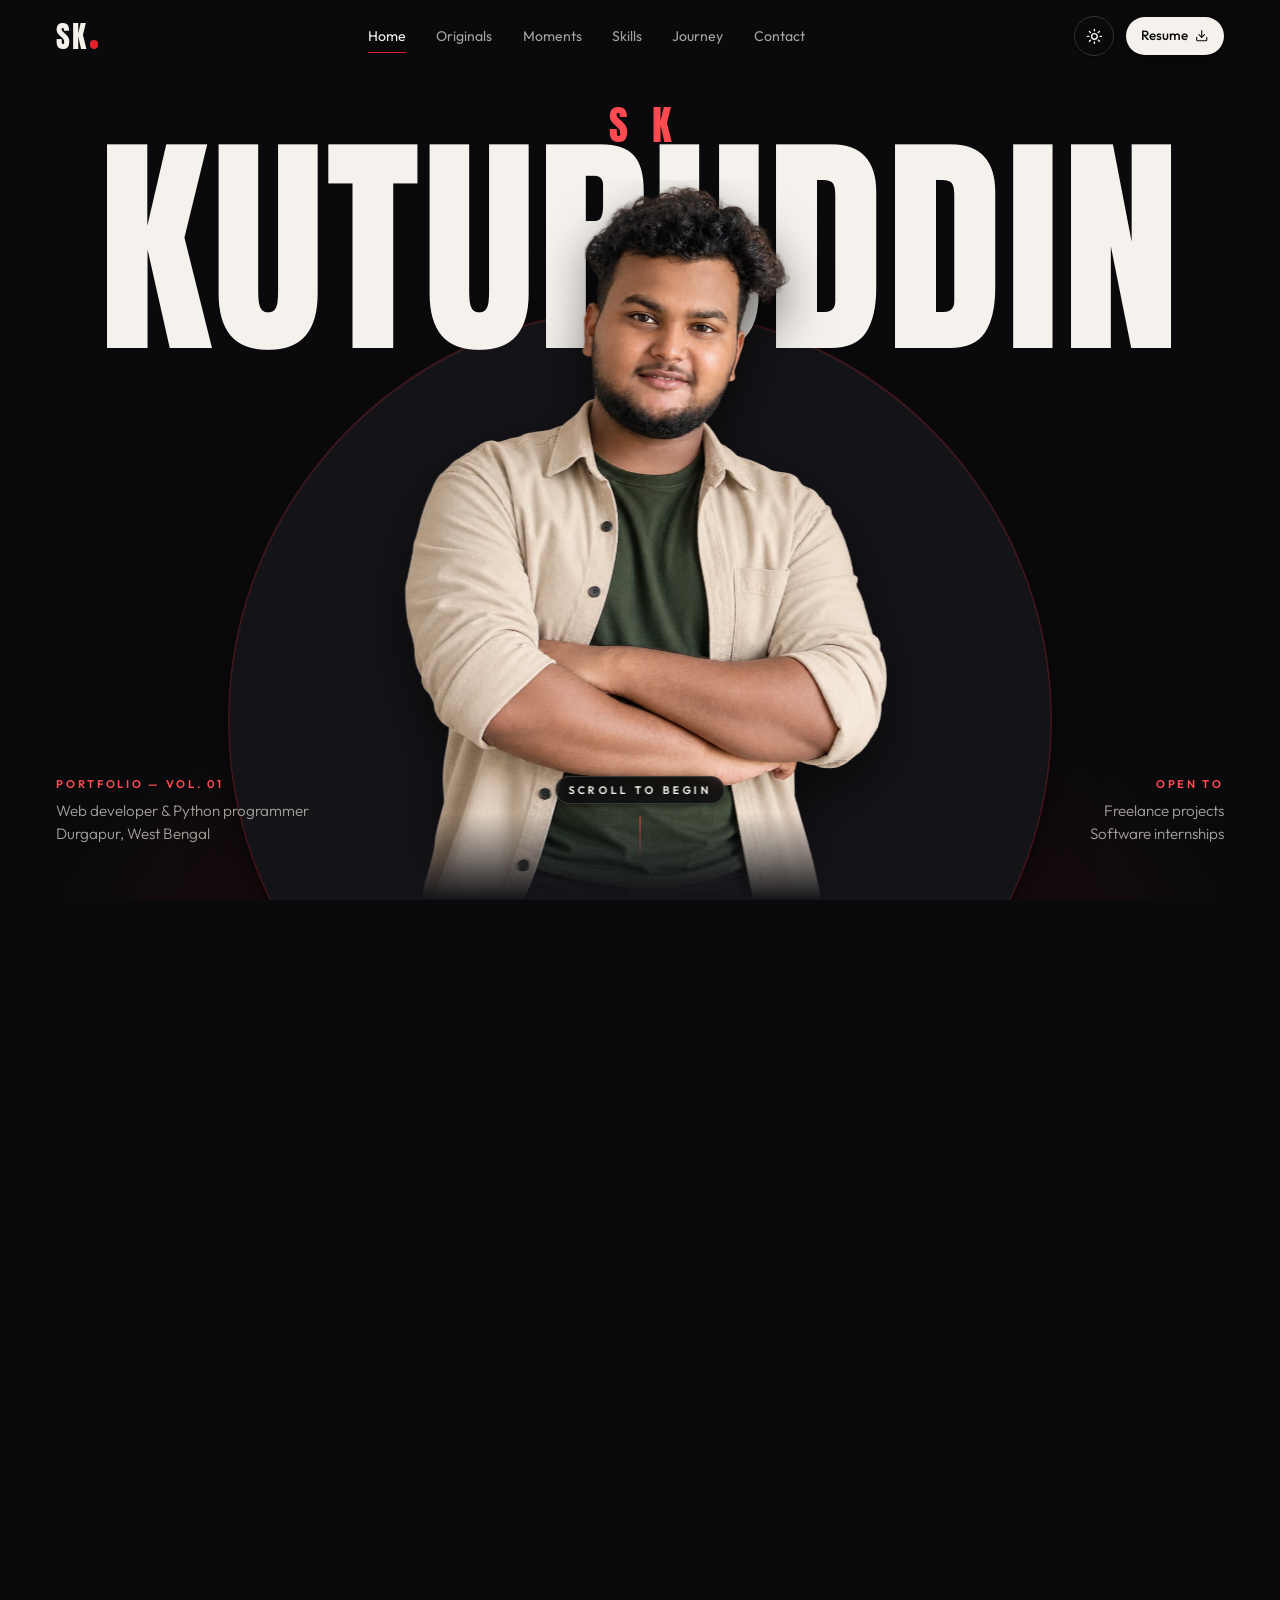
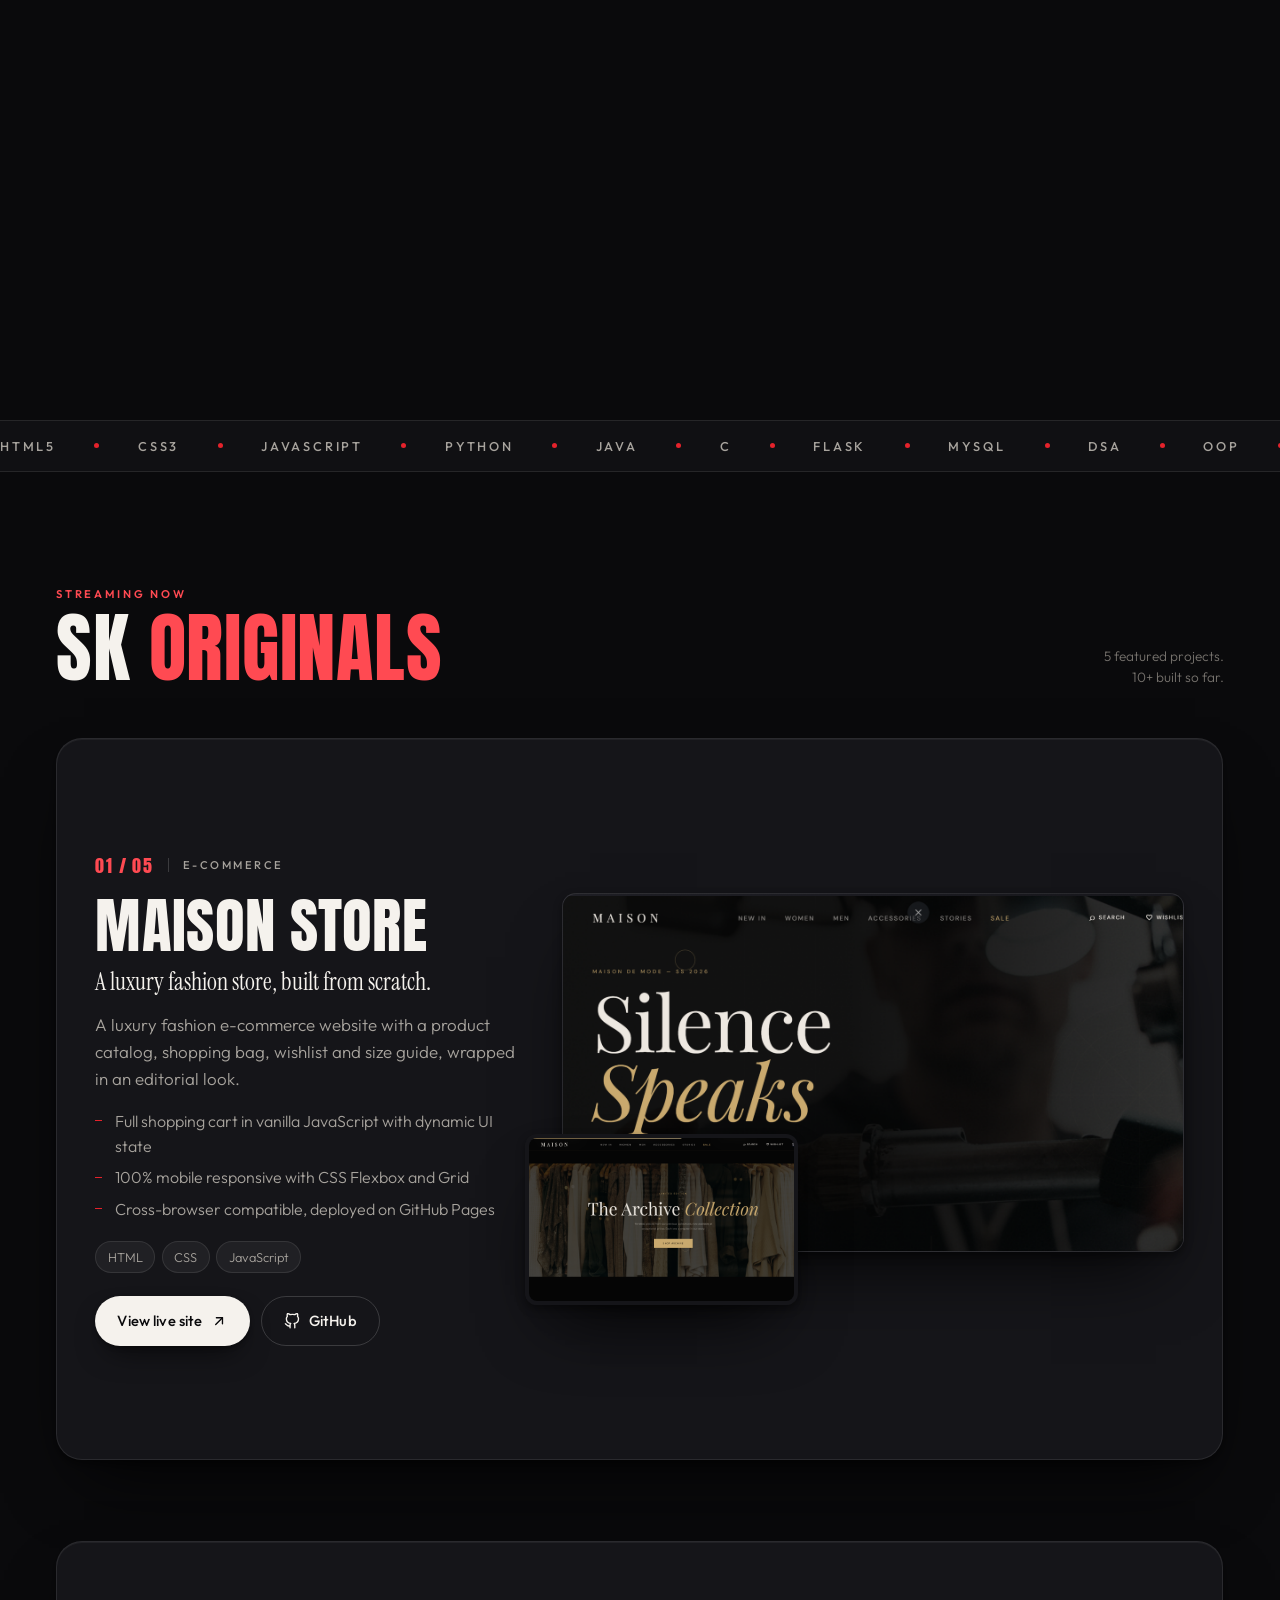
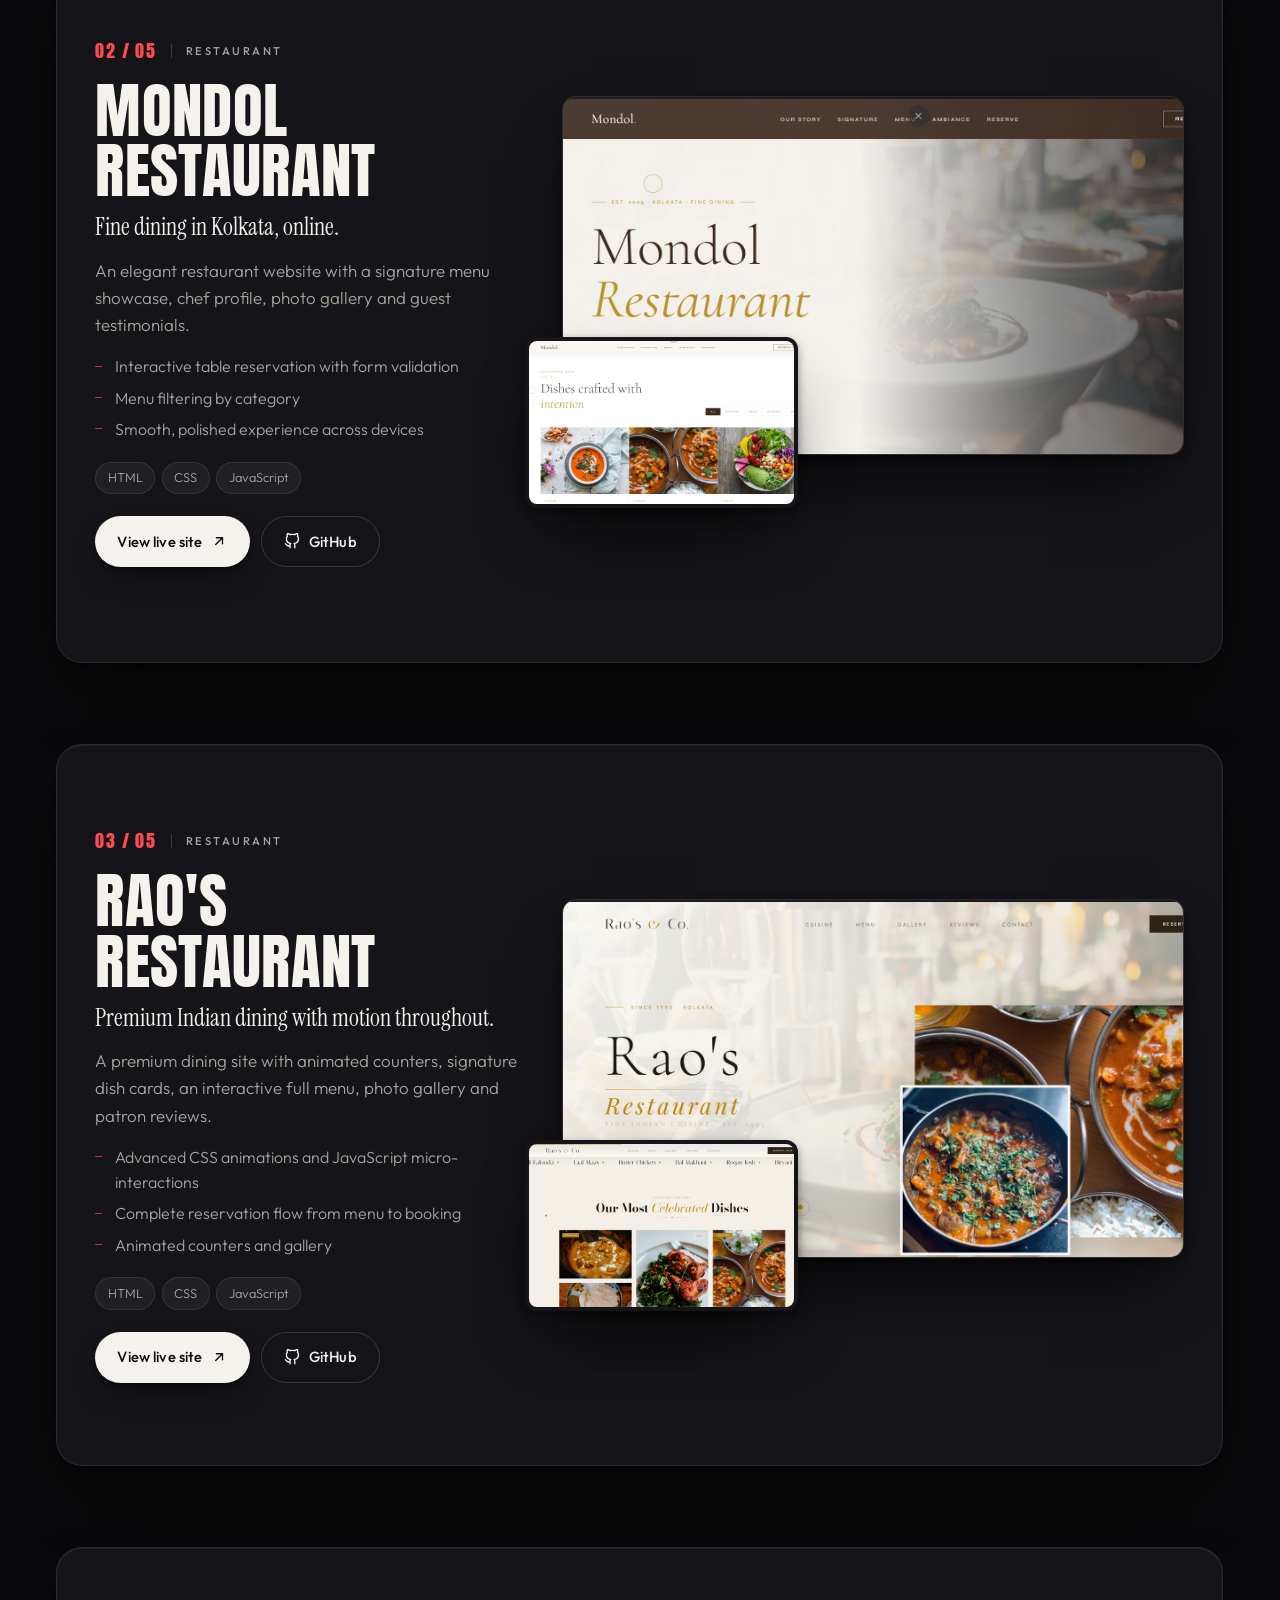
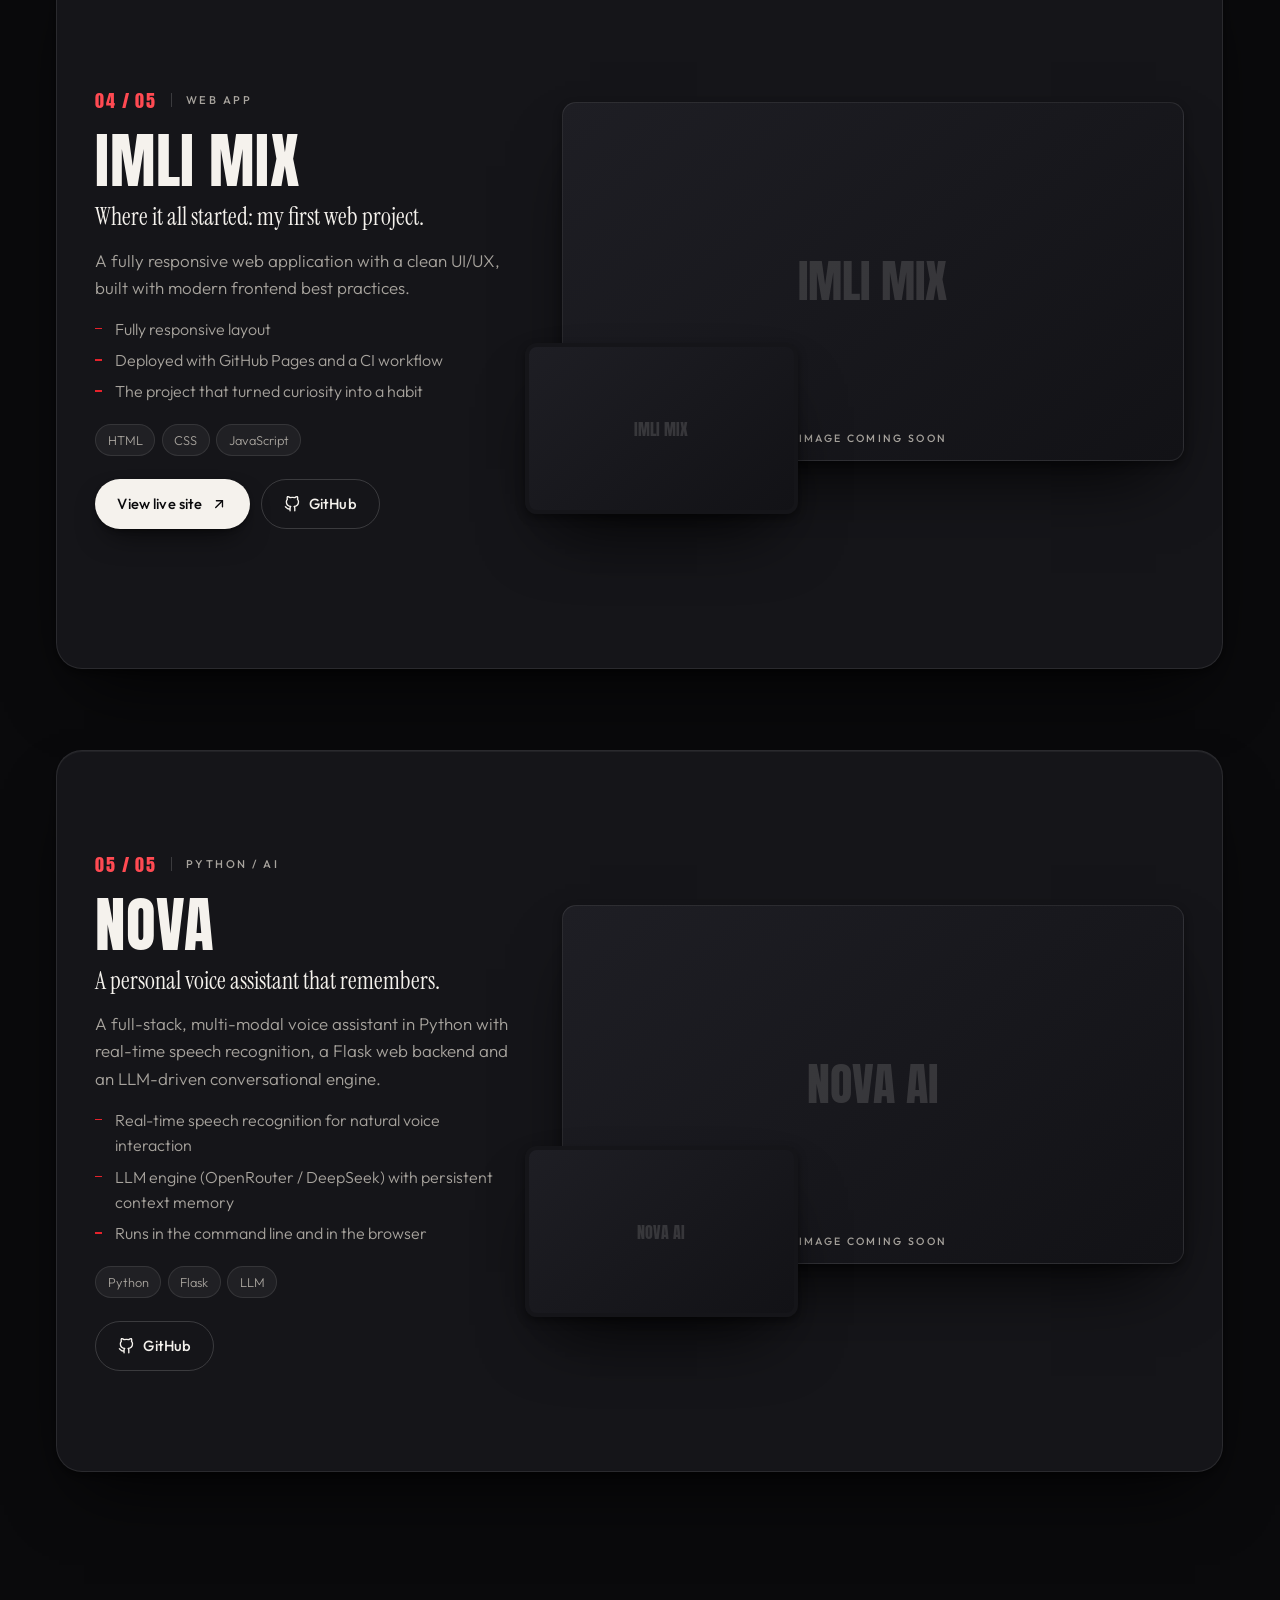
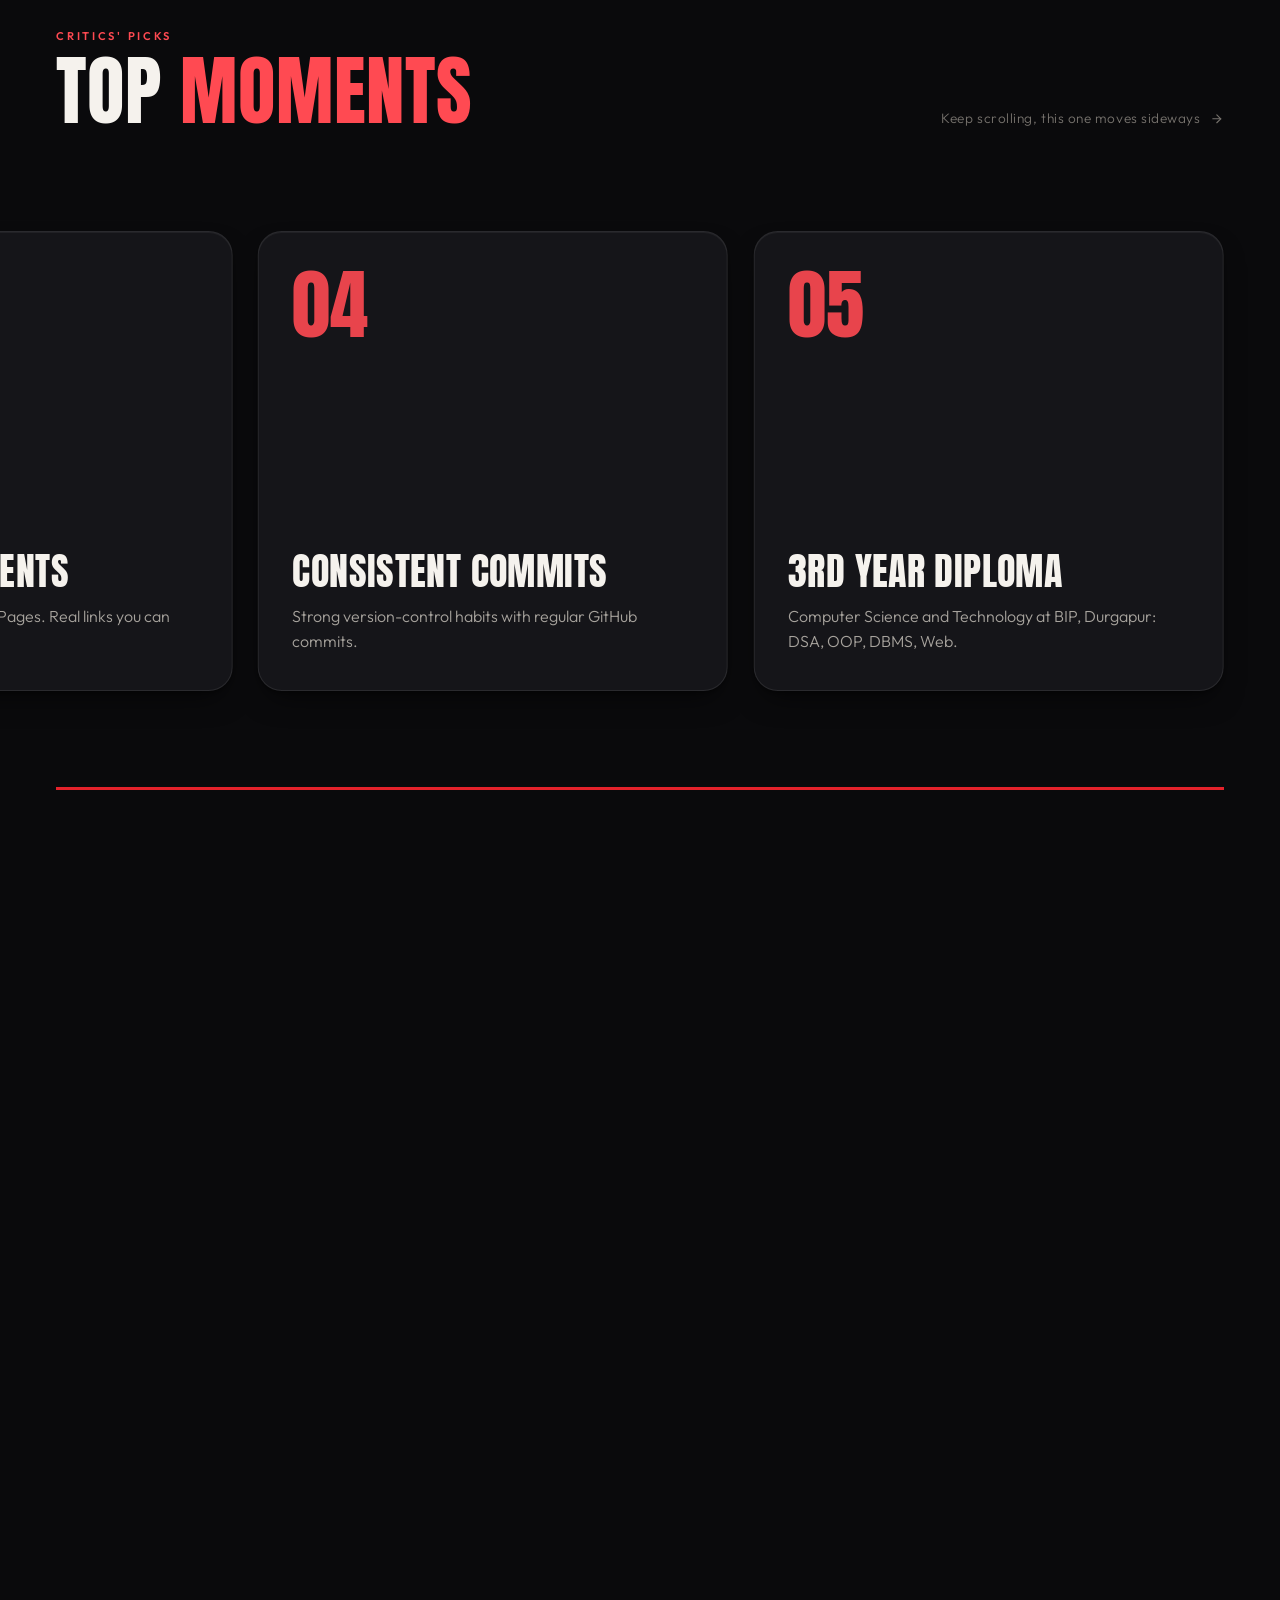
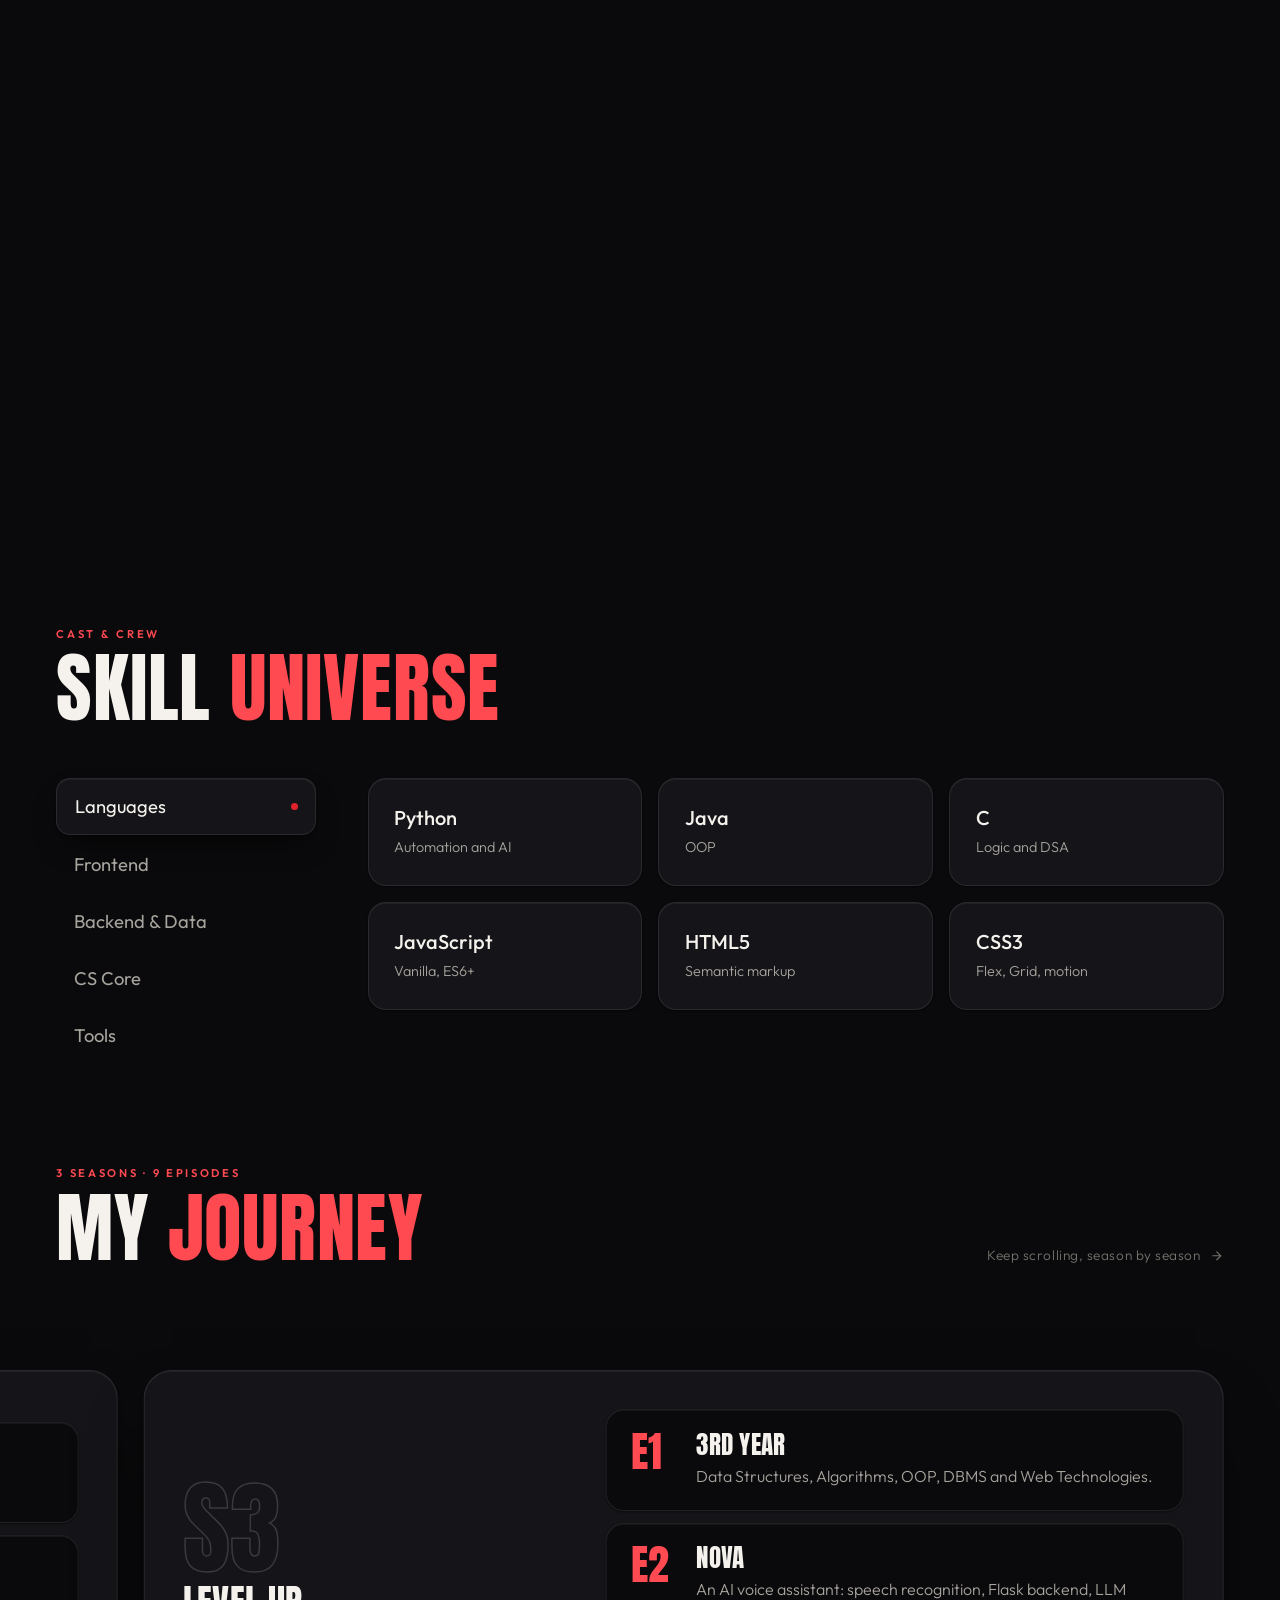
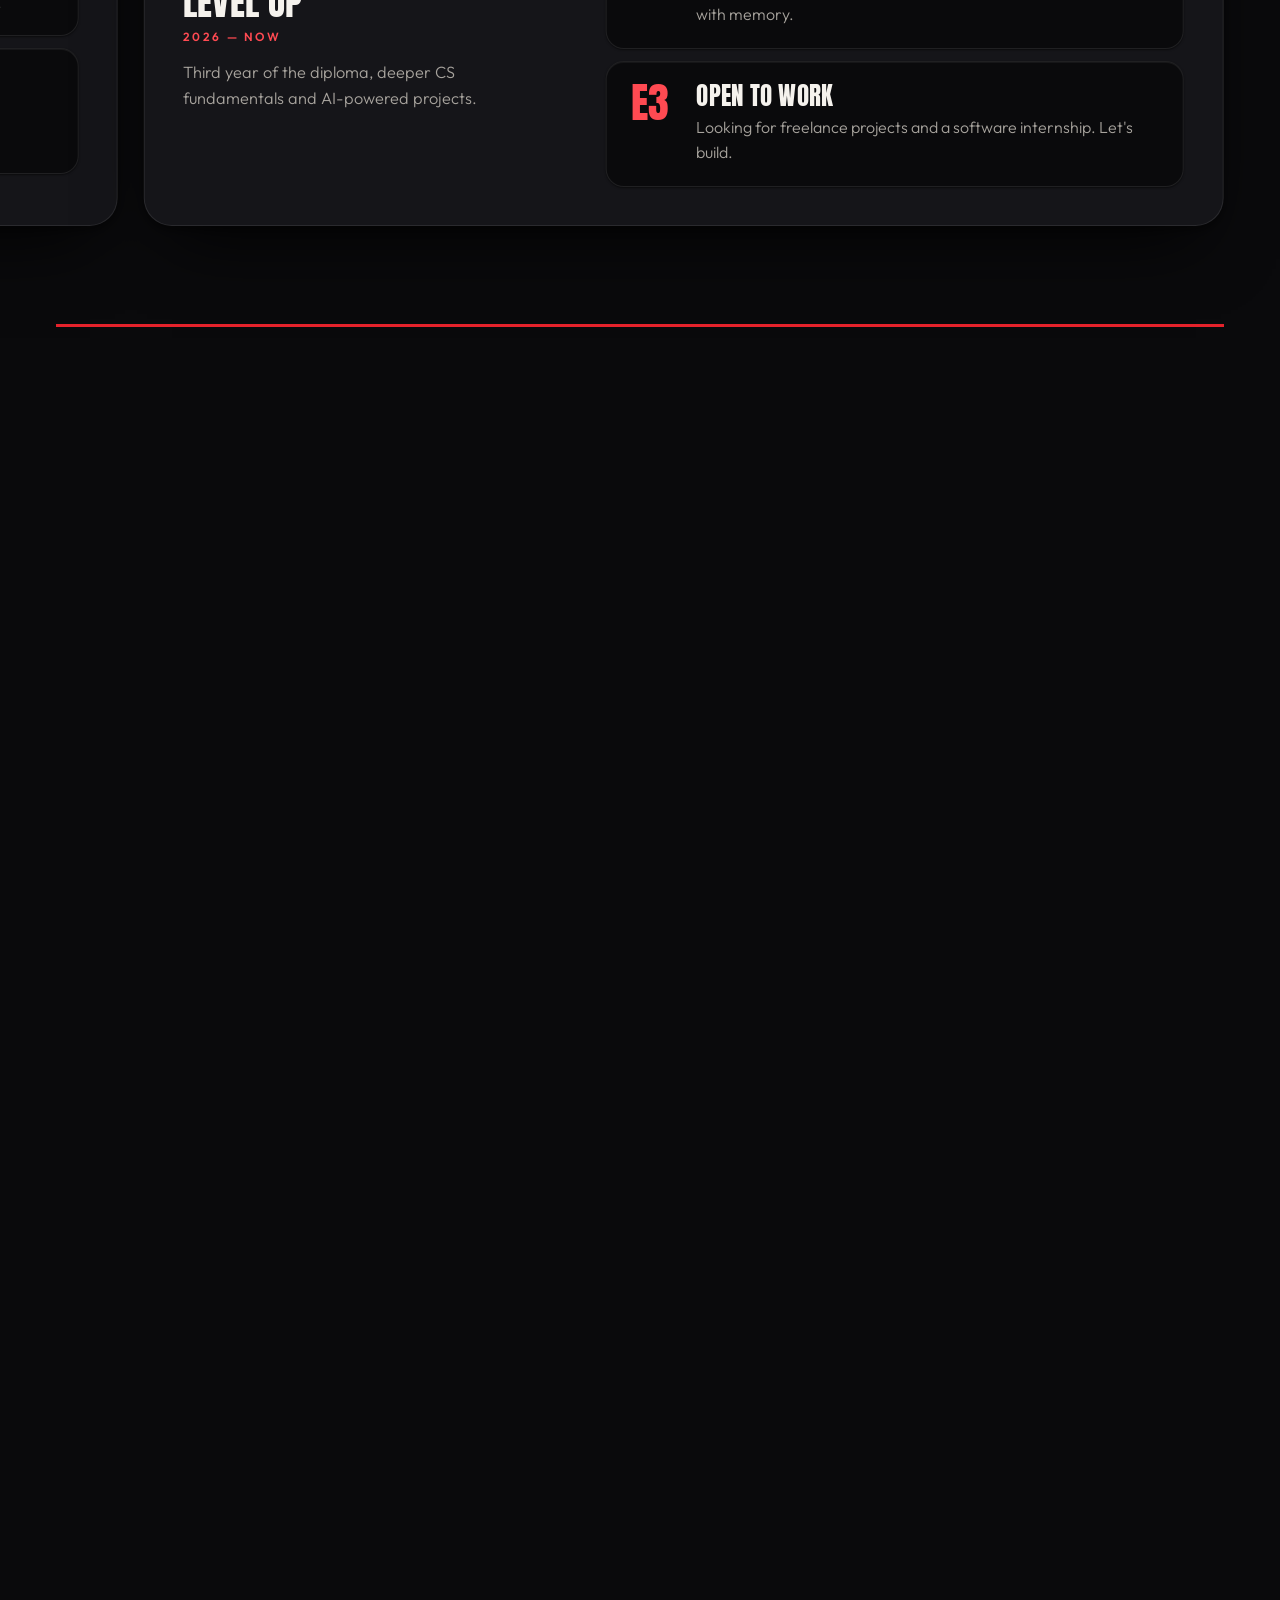
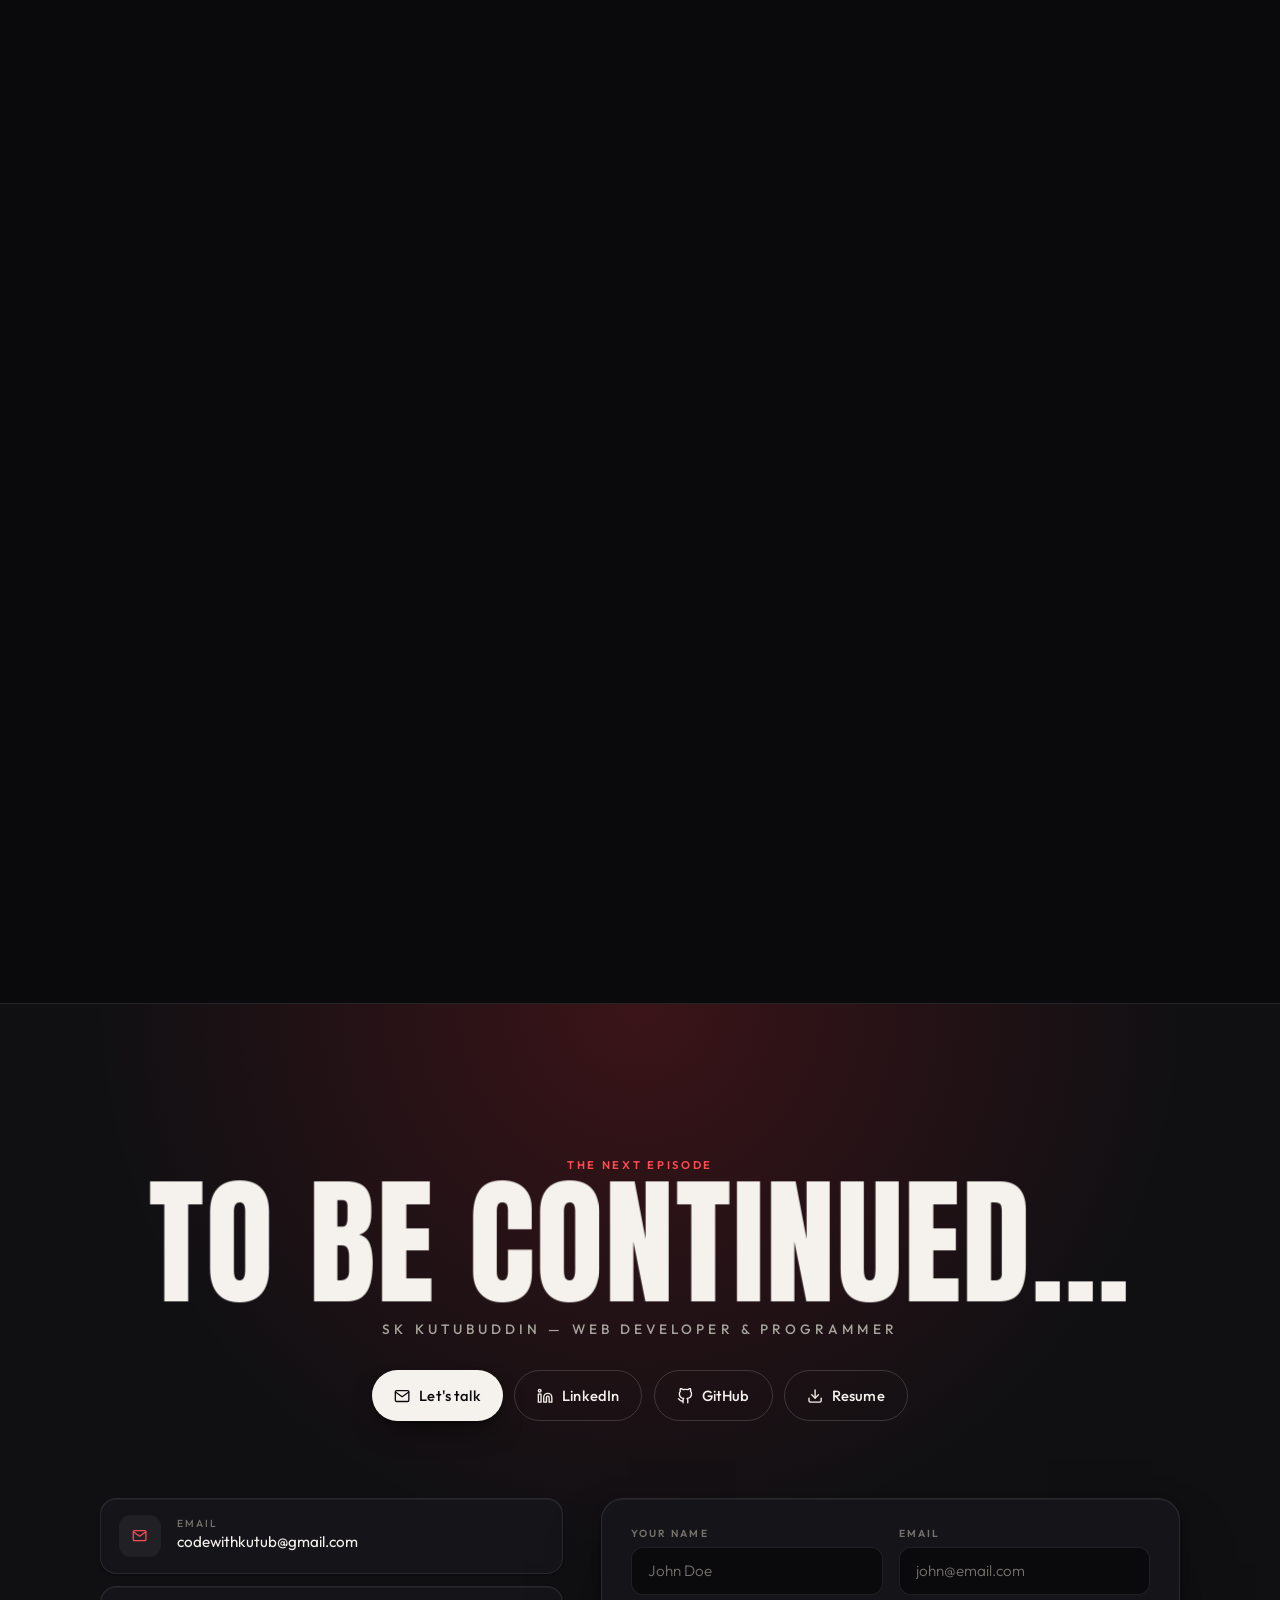
==== commit 8c88a5da: "New portfolio design" ====
--- a/index.html
+++ b/index.html
@@ -1,1806 +1,341 @@
-<!DOCTYPE html>
-<html lang="en">
+<!doctype html>
+<html lang="en" data-theme="dark">
 
 <head>
-    <meta name="google-site-verification" content="mOUIY4-0SyJKU-5f5qzlYXudaRZwT8oI6e9zccimovU" />
-    <meta charset="UTF-8" />
-    <meta name="viewport" content="width=device-width,initial-scale=1" />
-    <title>Sk Kutubuddin — Web Developer</title>
-    <link href="https://fonts.googleapis.com/css2?family=Inter:wght@300;400;500;600;700&display=swap"
-        rel="stylesheet" />
-    <link href="https://cdnjs.cloudflare.com/ajax/libs/font-awesome/6.0.0/css/all.min.css" rel="stylesheet" />
-    <style>
-        :root {
-            --ac: #0a84ff;
-            --onac: #fff;
-            --win: rgba(34, 34, 36, .9);
-            --tb: rgba(54, 54, 57, .92);
-            --sf: rgba(40, 40, 44, .72);
-            --sf2: rgba(255, 255, 255, .06);
-            --sf3: rgba(255, 255, 255, .11);
-            --tx: #f5f5f7;
-            --mu: rgba(235, 235, 245, .6);
-            --bd: rgba(255, 255, 255, .1);
-            --mb: rgba(18, 18, 30, .32);
-            --mbt: #fff;
-            --sh: 0 0 0 .5px rgba(0, 0, 0, .55), 0 22px 70px rgba(0, 0, 0, .55), 0 4px 14px rgba(0, 0, 0, .3)
-        }
-
-        body.light {
-            --win: rgba(246, 246, 247, .92);
-            --tb: rgba(236, 236, 238, .96);
-            --sf: rgba(246, 246, 248, .74);
-            --sf2: rgba(0, 0, 0, .04);
-            --sf3: rgba(0, 0, 0, .08);
-            --tx: #1d1d1f;
-            --mu: rgba(60, 60, 67, .62);
-            --bd: rgba(0, 0, 0, .1);
-            --mb: rgba(255, 255, 255, .38);
-            --mbt: #1d1d1f;
-            --sh: 0 0 0 .5px rgba(0, 0, 0, .3), 0 22px 60px rgba(0, 0, 0, .3), 0 4px 12px rgba(0, 0, 0, .15)
-        }
-
-        * {
-            box-sizing: border-box;
-            margin: 0;
-            padding: 0;
-            user-select: none;
-            -webkit-user-select: none
-        }
-
-        html,
-        body {
-            height: 100%;
-            overflow: hidden;
-            font-family: -apple-system, BlinkMacSystemFont, "SF Pro Text", "SF Pro Display", Inter, system-ui, sans-serif;
-            color: var(--tx);
-            font-size: 13px;
-            background: #000;
-            -webkit-font-smoothing: antialiased
-        }
-
-        .ic {
-            width: 1.15em;
-            height: 1.15em;
-            fill: none;
-            stroke: currentColor;
-            stroke-width: 1.7;
-            stroke-linecap: round;
-            stroke-linejoin: round;
-            flex-shrink: 0
-        }
-
-        .ai {
-            display: block;
-            flex-shrink: 0
-        }
-
-        #wall {
-            position: fixed;
-            inset: -2%;
-            transition: transform .4s ease-out, filter .6s
-        }
-
-        .wl {
-            position: absolute;
-            inset: 0;
-            display: none
-        }
-
-        .wl svg {
-            width: 100%;
-            height: 100%;
-            display: block
-        }
-
-        body[data-w="0"] .wl0,
-        body[data-w="1"] .wl1,
-        body[data-w="2"] .wl2 {
-            display: block
-        }
-
-        body:not(.light) #wall {
-            filter: brightness(.78) saturate(1.05)
-        }
-
-        body.light #wall {
-            filter: brightness(1.18) saturate(.95)
-        }
-
-        /* boot + login */
-        #boot {
-            position: fixed;
-            inset: 0;
-            z-index: 9999;
-            background: #000;
-            display: flex;
-            flex-direction: column;
-            align-items: center;
-            justify-content: center;
-            gap: 56px;
-            color: #fff;
-            transition: opacity .8s
-        }
-
-        #boot svg {
-            width: 84px;
-            height: 84px;
-            fill: #fff
-        }
-
-        .pb {
-            width: 200px;
-            height: 5px;
-            border-radius: 5px;
-            background: #3a3a3c;
-            overflow: hidden
-        }
-
-        .pb i {
-            display: block;
-            height: 100%;
-            width: 0;
-            background: #fff;
-            border-radius: 5px;
-            animation: pbf 2.1s cubic-bezier(.4, .1, .4, 1) forwards
-        }
-
-        @keyframes pbf {
-            to {
-                width: 100%
-            }
-        }
-
-        #lock {
-            position: fixed;
-            inset: 0;
-            z-index: 9990;
-            display: none;
-            flex-direction: column;
-            align-items: center;
-            justify-content: space-between;
-            padding: 7vh 0 9vh;
-            background: rgba(0, 0, 0, .2);
-            backdrop-filter: blur(34px) saturate(1.3);
-            color: #fff;
-            text-align: center;
-            text-shadow: 0 1px 12px rgba(0, 0, 0, .3);
-            transition: opacity .6s, transform .6s, backdrop-filter .6s
-        }
-
-        #lock.out {
-            opacity: 0;
-            transform: scale(1.08);
-            backdrop-filter: blur(0)
-        }
-
-        #ld {
-            font-size: 1.5rem;
-            font-weight: 500;
-            opacity: .9
-        }
-
-        #lt {
-            font-size: clamp(5rem, 13vw, 8.8rem);
-            font-weight: 600;
-            letter-spacing: -2px;
-            line-height: 1;
-            margin-top: -4px
-        }
-
-        .av {
-            width: 84px;
-            height: 84px;
-            border-radius: 50%;
-            margin: 0 auto 12px;
-            overflow: hidden;
-            box-shadow: 0 0 0 .5px rgba(255, 255, 255, .3), 0 8px 28px rgba(0, 0, 0, .4);
-            background: #555
-        }
-
-        .av img {
-            width: 100%;
-            height: 100%;
-            object-fit: cover;
-            object-position: top;
-            display: block
-        }
-
-        .pw {
-            display: flex;
-            align-items: center;
-            gap: 8px;
-            width: 220px;
-            margin: 14px auto 0;
-            padding: 7px 8px 7px 16px;
-            border-radius: 20px;
-            background: rgba(255, 255, 255, .22);
-            backdrop-filter: blur(20px);
-            font-size: .85rem;
-            text-shadow: none;
-            border: .5px solid rgba(255, 255, 255, .25)
-        }
-
-        .pw span {
-            flex: 1;
-            text-align: left;
-            opacity: .75
-        }
-
-        .pw b {
-            width: 22px;
-            height: 22px;
-            border-radius: 50%;
-            background: rgba(255, 255, 255, .35);
-            display: flex;
-            align-items: center;
-            justify-content: center
-        }
-
-        /* menubar */
-        #mb {
-            position: fixed;
-            top: 0;
-            left: 0;
-            right: 0;
-            height: 28px;
-            background: var(--mb);
-            backdrop-filter: blur(40px) saturate(1.8);
-            display: flex;
-            align-items: center;
-            justify-content: space-between;
-            padding: 0 8px;
-            z-index: 6000;
-            color: var(--mbt);
-            font-size: 13px;
-            transform: translateY(-100%);
-            transition: transform .6s cubic-bezier(.2, .8, .2, 1)
-        }
-
-        body.in #mb {
-            transform: none
-        }
-
-        .mbg {
-            display: flex;
-            align-items: center;
-            height: 100%
-        }
-
-        .mi {
-            height: 22px;
-            padding: 0 9px;
-            border-radius: 5px;
-            display: flex;
-            align-items: center;
-            gap: 6px;
-            white-space: nowrap
-        }
-
-        .mi.on,
-        .mi:hover {
-            background: rgba(255, 255, 255, .2)
-        }
-
-        body.light .mi.on,
-        body.light .mi:hover {
-            background: rgba(0, 0, 0, .1)
-        }
-
-        .mi svg.fa {
-            fill: currentColor
-        }
-
-        .mi .ic {
-            stroke-width: 1.8
-        }
-
-        .b {
-            font-weight: 700
-        }
-
-        .dd {
-            position: fixed;
-            z-index: 6100;
-            min-width: 230px;
-            padding: 5px;
-            border-radius: 10px;
-            background: var(--sf);
-            backdrop-filter: blur(40px) saturate(1.8);
-            box-shadow: var(--sh);
-            border: .5px solid var(--bd);
-            display: none;
-            font-size: 13px
-        }
-
-        .dd.on {
-            display: block
-        }
-
-        .dd div {
-            padding: 4px 11px;
-            border-radius: 5px;
-            display: flex;
-            justify-content: space-between;
-            gap: 24px
-        }
-
-        .dd div:hover:not(.dis) {
-            background: var(--ac);
-            color: var(--onac)
-        }
-
-        .dd .dis {
-            opacity: .4
-        }
-
-        .dd hr {
-            border: 0;
-            border-top: 1px solid var(--bd);
-            margin: 5px 8px
-        }
-
-        /* desktop icons */
-        body:not(.in) #icons {
-            opacity: 0
-        }
-
-        #icons {
-            transition: opacity .6s;
-            position: fixed;
-            top: 40px;
-            right: 12px;
-            bottom: 110px;
-            display: flex;
-            flex-direction: column;
-            flex-wrap: wrap-reverse;
-            gap: 10px;
-            align-content: flex-start
-        }
-
-        .di {
-            width: 90px;
-            display: flex;
-            flex-direction: column;
-            align-items: center;
-            gap: 4px;
-            padding: 3px;
-            cursor: default;
-            font-size: .75rem;
-            text-align: center;
-            color: #fff;
-            text-shadow: 0 1px 3px rgba(0, 0, 0, .8)
-        }
-
-        .di svg {
-            border-radius: 8px
-        }
-
-        .di span {
-            padding: 1px 6px;
-            border-radius: 4px;
-            line-height: 1.3
-        }
-
-        .di.sel svg {
-            background: rgba(255, 255, 255, .22)
-        }
-
-        .di.sel span {
-            background: var(--ac);
-            text-shadow: none;
-            color: var(--onac)
-        }
-
-        /* windows */
-        .win {
-            position: fixed;
-            display: flex;
-            flex-direction: column;
-            background: var(--win);
-            backdrop-filter: blur(50px) saturate(1.8);
-            border-radius: 11px;
-            box-shadow: var(--sh);
-            resize: both;
-            overflow: hidden;
-            min-width: 340px;
-            min-height: 220px;
-            animation: wo .28s cubic-bezier(.2, .9, .25, 1.05)
-        }
-
-        @keyframes wo {
-            from {
-                opacity: 0;
-                transform: scale(.86)
-            }
-        }
-
-        .win:not(.act) {
-            box-shadow: 0 0 0 .5px rgba(0, 0, 0, .4), 0 10px 30px rgba(0, 0, 0, .28)
-        }
-
-        .win.anim {
-            transition: left .38s cubic-bezier(.3, .8, .3, 1), top .38s cubic-bezier(.3, .8, .3, 1), width .38s cubic-bezier(.3, .8, .3, 1), height .38s cubic-bezier(.3, .8, .3, 1)
-        }
-
-        .win.min {
-            visibility: hidden;
-            pointer-events: none
-        }
-
-        .tb {
-            position: relative;
-            display: flex;
-            align-items: center;
-            height: 38px;
-            padding-left: 13px;
-            flex-shrink: 0;
-            background: var(--tb);
-            border-bottom: .5px solid var(--bd)
-        }
-
-        .tb .t {
-            position: absolute;
-            left: 90px;
-            right: 90px;
-            text-align: center;
-            font-weight: 600;
-            font-size: .8rem;
-            pointer-events: none;
-            white-space: nowrap;
-            overflow: hidden;
-            text-overflow: ellipsis;
-            opacity: .5
-        }
-
-        .win.act .tb .t {
-            opacity: .9
-        }
-
-        .tl {
-            display: flex;
-            gap: 8px;
-            z-index: 2
-        }
-
-        .tl i {
-            width: 12px;
-            height: 12px;
-            border-radius: 50%;
-            background: #58585b;
-            display: flex;
-            align-items: center;
-            justify-content: center;
-            box-shadow: inset 0 0 0 .5px rgba(0, 0, 0, .25)
-        }
-
-        .win.act .tl i:nth-child(1) {
-            background: #ff5f57
-        }
-
-        .win.act .tl i:nth-child(2) {
-            background: #febc2e
-        }
-
-        .win.act .tl i:nth-child(3) {
-            background: #28c840
-        }
-
-        .tl svg {
-            width: 8px;
-            height: 8px;
-            stroke: rgba(0, 0, 0, .6);
-            stroke-width: 2.4;
-            fill: none;
-            opacity: 0;
-            transition: opacity .1s
-        }
-
-        .tl:hover svg {
-            opacity: 1
-        }
-
-        .wb {
-            flex: 1;
-            overflow: auto;
-            padding: 1.5rem 1.7rem 1.7rem;
-            user-select: text;
-            -webkit-user-select: text;
-            line-height: 1.55;
-            scrollbar-width: thin
-        }
-
-        .wb h2 {
-            font-size: 1.55rem;
-            font-weight: 700;
-            letter-spacing: -.3px
-        }
-
-        .wb h3 {
-            font-size: .95rem;
-            font-weight: 600;
-            margin: 1.1rem 0 .5rem
-        }
-
-        .wb p,
-        .mu {
-            color: var(--mu)
-        }
-
-        .wb a {
-            color: var(--ac);
-            text-decoration: none
-        }
-
-        .card {
-            background: var(--sf2);
-            border: .5px solid var(--bd);
-            border-radius: 10px;
-            padding: .85rem 1rem;
-            margin: .4rem 0;
-            transition: background .15s, transform .2s
-        }
-
-        .card:hover {
-            background: var(--sf3)
-        }
-
-        .grid {
-            display: grid;
-            grid-template-columns: repeat(auto-fit, minmax(215px, 1fr));
-            gap: .8rem
-        }
-
-        .bar {
-            height: 5px;
-            border-radius: 9px;
-            background: var(--sf3);
-            overflow: hidden;
-            margin: .35rem 0 .9rem
-        }
-
-        .bar i {
-            display: block;
-            height: 100%;
-            background: var(--ac);
-            border-radius: 9px;
-            width: 0;
-            transition: width 1.1s cubic-bezier(.2, .8, .2, 1)
-        }
-
-        .row {
-            display: flex;
-            justify-content: space-between;
-            font-size: .82rem
-        }
-
-        .pi {
-            position: relative;
-            aspect-ratio: 16/9;
-            border-radius: 7px;
-            overflow: hidden;
-            margin-bottom: .7rem;
-            background: #000
-        }
-
-        .pi img {
-            position: absolute;
-            inset: 0;
-            width: 100%;
-            height: 100%;
-            object-fit: cover;
-            transition: opacity .4s, transform .6s
-        }
-
-        .pi img+img {
-            opacity: 0
-        }
-
-        .card:hover .pi img:first-child {
-            opacity: 0
-        }
-
-        .card:hover .pi img+img {
-            opacity: 1;
-            transform: scale(1.04)
-        }
-
-        .tag {
-            display: inline-block;
-            font-size: .66rem;
-            padding: 2px 8px;
-            border-radius: 9px;
-            background: var(--sf3);
-            color: var(--mu);
-            margin: 0 4px 4px 0
-        }
-
-        .btn {
-            display: inline-flex;
-            align-items: center;
-            gap: 7px;
-            padding: .38rem .95rem;
-            border-radius: 6px;
-            background: var(--ac);
-            color: var(--onac) !important;
-            font-weight: 500;
-            font-size: .8rem;
-            margin: .4rem .4rem 0 0;
-            border: 0;
-            box-shadow: 0 .5px 1px rgba(0, 0, 0, .3), inset 0 .5px 0 rgba(255, 255, 255, .25)
-        }
-
-        .btn.g {
-            background: var(--sf3);
-            color: var(--tx) !important;
-            box-shadow: inset 0 0 0 .5px var(--bd)
-        }
-
-        .btn:active {
-            filter: brightness(.85)
-        }
-
-        iframe {
-            width: 100%;
-            height: 100%;
-            border: 0;
-            background: #fff
-        }
-
-        .tln {
-            padding-left: 22px;
-            border-left: 2px solid var(--sf3);
-            margin-left: 6px
-        }
-
-        .tln .card {
-            position: relative
-        }
-
-        .tln .card::before {
-            content: "";
-            position: absolute;
-            left: -30px;
-            top: 18px;
-            width: 10px;
-            height: 10px;
-            border-radius: 50%;
-            background: var(--ac);
-            box-shadow: 0 0 0 4px var(--win)
-        }
-
-        .sw {
-            width: 24px;
-            height: 24px;
-            border-radius: 50%;
-            display: inline-block;
-            margin-right: 9px;
-            box-shadow: inset 0 0 0 .5px rgba(0, 0, 0, .25);
-            outline: 2px solid transparent;
-            outline-offset: 2px
-        }
-
-        .sw.on {
-            outline-color: var(--mu)
-        }
-
-        .wp {
-            width: 110px;
-            height: 68px;
-            border-radius: 7px;
-            display: inline-block;
-            margin-right: 10px;
-            border: 2px solid transparent;
-            outline: .5px solid var(--bd)
-        }
-
-        .wp.on {
-            border-color: var(--ac)
-        }
-
-        .ap {
-            display: inline-block;
-            text-align: center;
-            margin-right: 14px;
-            font-size: .75rem
-        }
-
-        .ap i {
-            display: block;
-            width: 82px;
-            height: 56px;
-            border-radius: 7px;
-            margin-bottom: 5px;
-            border: 2px solid transparent;
-            outline: .5px solid var(--bd)
-        }
-
-        .ap.on i {
-            border-color: var(--ac)
-        }
-
-        .fl {
-            display: flex;
-            align-items: center;
-            gap: 10px;
-            padding: 7px 10px;
-            border-radius: 6px;
-            font-size: .82rem
-        }
-
-        .fl:hover {
-            background: var(--sf3)
-        }
-
-        .fd {
-            display: flex;
-            height: 100%
-        }
-
-        .fsb {
-            width: 170px;
-            padding: 14px 10px;
-            background: var(--sf2);
-            border-right: .5px solid var(--bd);
-            flex-shrink: 0;
-            font-size: .8rem
-        }
-
-        .fsb small {
-            display: block;
-            color: var(--mu);
-            font-weight: 600;
-            font-size: .68rem;
-            margin: 0 8px 6px
-        }
-
-        .fsb div {
-            padding: 5px 8px;
-            border-radius: 6px;
-            margin-bottom: 2px
-        }
-
-        .fsb div.on {
-            background: var(--sf3)
-        }
-
-        .fmain {
-            flex: 1;
-            overflow: auto;
-            padding: 1.2rem 1.4rem
-        }
-
-        @media(max-width:600px) {
-            .fsb {
-                display: none
-            }
-        }
-
-        .sbr {
-            display: flex;
-            align-items: center;
-            gap: 14px;
-            padding: 8px 14px;
-            background: var(--tb);
-            border-bottom: .5px solid var(--bd);
-            color: var(--mu)
-        }
-
-        .url {
-            flex: 1;
-            max-width: 380px;
-            margin: 0 auto;
-            padding: 4px 12px;
-            border-radius: 7px;
-            background: var(--sf2);
-            text-align: center;
-            font-size: .78rem;
-            color: var(--tx);
-            display: flex;
-            justify-content: center;
-            align-items: center;
-            gap: 6px
-        }
-
-        #term {
-            font-family: Menlo, "SF Mono", Consolas, monospace;
-            font-size: .78rem;
-            background: rgba(22, 22, 24, .96);
-            color: #e8e8e8;
-            height: 100%;
-            overflow: auto;
-            padding: 10px 12px;
-            line-height: 1.5
-        }
-
-        #term input {
-            background: none;
-            border: 0;
-            outline: 0;
-            color: #e8e8e8;
-            font: inherit;
-            width: 60%;
-            user-select: text
-        }
-
-        .hl {
-            color: #5ac8fa
-        }
-
-        .gr {
-            color: #32d74b
-        }
-
-        /* dock */
-        #dock {
-            position: fixed;
-            bottom: 8px;
-            left: 50%;
-            transform: translate(-50%, 160%);
-            height: 70px;
-            padding: 0 9px 7px;
-            display: flex;
-            align-items: flex-end;
-            gap: 5px;
-            border-radius: 24px;
-            background: rgba(255, 255, 255, .17);
-            backdrop-filter: blur(30px) saturate(1.9);
-            border: .5px solid rgba(255, 255, 255, .3);
-            box-shadow: 0 10px 40px rgba(0, 0, 0, .35), inset 0 .5px 0 rgba(255, 255, 255, .35);
-            z-index: 5500;
-            transition: transform .8s cubic-bezier(.2, .9, .25, 1) .15s
-        }
-
-        body.in #dock {
-            transform: translateX(-50%)
-        }
-
-        body.light #dock {
-            background: rgba(255, 255, 255, .4)
-        }
-
-        .dk {
-            --s: 54px;
-            width: var(--s);
-            height: var(--s);
-            position: relative;
-            flex-shrink: 0
-        }
-
-        .dk>svg {
-            width: 100%;
-            height: 100%;
-            filter: drop-shadow(0 3px 5px rgba(0, 0, 0, .35))
-        }
-
-        .dk.sm {
-            transition: width .18s, height .18s
-        }
-
-        .dk .tip {
-            position: absolute;
-            bottom: calc(100% + 10px);
-            left: 50%;
-            transform: translateX(-50%);
-            padding: 4px 11px;
-            border-radius: 7px;
-            background: rgba(40, 40, 44, .88);
-            backdrop-filter: blur(20px);
-            color: #fff;
-            font-size: .78rem;
-            white-space: nowrap;
-            opacity: 0;
-            pointer-events: none;
-            border: .5px solid rgba(255, 255, 255, .18);
-            transition: opacity .12s
-        }
-
-        .dk:hover .tip {
-            opacity: 1
-        }
-
-        .dk.run::after {
-            content: "";
-            position: absolute;
-            bottom: -6px;
-            left: 50%;
-            margin-left: -2px;
-            width: 4px;
-            height: 4px;
-            border-radius: 50%;
-            background: var(--mbt);
-            opacity: .85
-        }
-
-        body:not(.light) .dk.run::after {
-            background: #fff
-        }
-
-        .sep {
-            width: 1px;
-            height: 46px;
-            background: rgba(255, 255, 255, .28);
-            margin: 0 3px 3px;
-            flex-shrink: 0
-        }
-
-        /* launchpad / spotlight / cc */
-        #lp {
-            position: fixed;
-            inset: 0;
-            z-index: 5400;
-            background: rgba(10, 10, 20, .35);
-            backdrop-filter: blur(46px) saturate(1.5);
-            display: none;
-            flex-direction: column;
-            align-items: center;
-            padding-top: 64px;
-            opacity: 0;
-            transition: opacity .3s
-        }
-
-        #lp.on {
-            opacity: 1
-        }
-
-        #lp .s {
-            width: 230px;
-            padding: 5px 12px;
-            border-radius: 8px;
-            background: rgba(255, 255, 255, .18);
-            border: .5px solid rgba(255, 255, 255, .25);
-            display: flex;
-            gap: 8px;
-            align-items: center;
-            color: #fff;
-            font-size: .85rem
-        }
-
-        #lp .s input {
-            background: none;
-            border: 0;
-            outline: 0;
-            color: #fff;
-            font: inherit;
-            flex: 1;
-            user-select: text
-        }
-
-        #lp .s input::placeholder {
-            color: rgba(255, 255, 255, .7)
-        }
-
-        #lg {
-            display: grid;
-            grid-template-columns: repeat(7, 1fr);
-            gap: 40px 10px;
-            width: min(980px, 92vw);
-            margin-top: 60px;
-            color: #fff
-        }
-
-        @media(max-width:700px) {
-            #lg {
-                grid-template-columns: repeat(3, 1fr)
-            }
-        }
-
-        .la {
-            display: flex;
-            flex-direction: column;
-            align-items: center;
-            gap: 10px;
-            font-size: .8rem;
-            text-shadow: 0 1px 4px rgba(0, 0, 0, .5);
-            animation: li .45s cubic-bezier(.2, .9, .25, 1) both;
-            text-align: center
-        }
-
-        .la:active svg {
-            filter: brightness(.7)
-        }
-
-        @keyframes li {
-            from {
-                opacity: 0;
-                transform: scale(1.18)
-            }
-        }
-
-        #sp {
-            position: fixed;
-            top: 22vh;
-            left: 50%;
-            transform: translate(-50%, -8px) scale(.97);
-            width: min(680px, 94vw);
-            z-index: 5900;
-            background: var(--sf);
-            backdrop-filter: blur(50px) saturate(1.8);
-            border-radius: 16px;
-            box-shadow: var(--sh);
-            border: .5px solid var(--bd);
-            opacity: 0;
-            pointer-events: none;
-            transition: .18s cubic-bezier(.2, .9, .25, 1)
-        }
-
-        #sp.on {
-            opacity: 1;
-            transform: translate(-50%, 0);
-            pointer-events: auto
-        }
-
-        #sp .i {
-            display: flex;
-            align-items: center;
-            gap: 12px;
-            padding: 12px 18px;
-            font-size: 1.5rem;
-            color: var(--mu)
-        }
-
-        #sp input {
-            flex: 1;
-            background: none;
-            border: 0;
-            outline: 0;
-            color: var(--tx);
-            font: inherit;
-            font-size: 1.5rem;
-            font-weight: 300;
-            user-select: text
-        }
-
-        #sr {
-            border-top: .5px solid var(--bd);
-            padding: 6px 8px 8px;
-            display: none
-        }
-
-        #sr small {
-            display: block;
-            color: var(--mu);
-            padding: 6px 10px;
-            font-size: .72rem;
-            font-weight: 600
-        }
-
-        .sri {
-            display: flex;
-            gap: 12px;
-            align-items: center;
-            padding: 7px 10px;
-            border-radius: 8px;
-            font-size: .9rem;
-            color: inherit;
-            text-decoration: none
-        }
-
-        .sri.top,
-        .sri:hover {
-            background: var(--ac);
-            color: var(--onac)
-        }
-
-        .sri small {
-            padding: 0;
-            display: inline;
-            opacity: .7;
-            font-weight: 400;
-            margin-left: auto
-        }
-
-        #cc {
-            position: fixed;
-            top: 34px;
-            right: 8px;
-            width: 322px;
-            z-index: 6100;
-            padding: 12px;
-            border-radius: 20px;
-            background: var(--sf);
-            backdrop-filter: blur(50px) saturate(1.8);
-            box-shadow: var(--sh);
-            border: .5px solid var(--bd);
-            transform-origin: top right;
-            transform: scale(.8);
-            opacity: 0;
-            pointer-events: none;
-            transition: .2s cubic-bezier(.2, .9, .25, 1)
-        }
-
-        #cc.on {
-            opacity: 1;
-            transform: none;
-            pointer-events: auto
-        }
-
-        .cg {
-            display: grid;
-            grid-template-columns: 1fr 1fr;
-            gap: 10px
-        }
-
-        .ct {
-            background: var(--sf2);
-            border-radius: 14px;
-            padding: 10px;
-            border: .5px solid var(--bd)
-        }
-
-        .cr {
-            display: flex;
-            align-items: center;
-            gap: 10px;
-            padding: 5px 0;
-            font-size: .78rem
-        }
-
-        .cr b {
-            display: block;
-            font-weight: 500
-        }
-
-        .cr small {
-            color: var(--mu);
-            font-size: .68rem
-        }
-
-        .cb {
-            width: 30px;
-            height: 30px;
-            border-radius: 50%;
-            background: var(--sf3);
-            display: flex;
-            align-items: center;
-            justify-content: center;
-            flex-shrink: 0
-        }
-
-        .cb.on {
-            background: var(--ac);
-            color: var(--onac)
-        }
-
-        .cs {
-            display: flex;
-            align-items: center;
-            gap: 8px;
-            margin-top: 4px
-        }
-
-        .cs input {
-            flex: 1;
-            accent-color: var(--ac)
-        }
-
-        .nt {
-            position: fixed;
-            top: 36px;
-            right: 10px;
-            width: 340px;
-            z-index: 6200;
-            padding: 12px 14px;
-            border-radius: 18px;
-            background: var(--sf);
-            backdrop-filter: blur(50px) saturate(1.8);
-            box-shadow: var(--sh);
-            border: .5px solid var(--bd);
-            display: flex;
-            gap: 12px;
-            align-items: center;
-            animation: ni .5s cubic-bezier(.2, .9, .25, 1);
-            transition: transform .45s cubic-bezier(.5, 0, .8, .4), opacity .45s
-        }
-
-        .nt.out {
-            transform: translateX(120%);
-            opacity: 0
-        }
-
-        .nt small {
-            display: block;
-            color: var(--mu);
-            font-size: .72rem
-        }
-
-        .nt b {
-            font-size: .82rem
-        }
-
-        @keyframes ni {
-            from {
-                transform: translateX(120%);
-                opacity: 0
-            }
-        }
-
-        #cm {
-            position: fixed;
-            z-index: 6300;
-            min-width: 220px;
-            padding: 5px;
-            border-radius: 10px;
-            background: var(--sf);
-            backdrop-filter: blur(40px) saturate(1.8);
-            box-shadow: var(--sh);
-            border: .5px solid var(--bd);
-            display: none;
-            font-size: 13px
-        }
-
-        #cm div {
-            padding: 4px 11px;
-            border-radius: 5px;
-            display: flex;
-            gap: 10px;
-            align-items: center
-        }
-
-        #cm div:hover {
-            background: var(--ac);
-            color: var(--onac)
-        }
-
-        #cm hr {
-            border: 0;
-            border-top: 1px solid var(--bd);
-            margin: 5px 8px
-        }
-
-        #snap {
-            position: fixed;
-            background: rgba(255, 255, 255, .14);
-            border: 2px solid rgba(255, 255, 255, .4);
-            border-radius: 12px;
-            z-index: 4000;
-            display: none;
-            pointer-events: none;
-            backdrop-filter: blur(8px)
-        }
-    </style>
+  <meta charset="utf-8">
+  <meta name="viewport" content="width=device-width,initial-scale=1,viewport-fit=cover">
+  <title>Sk Kutubuddin — Web Developer &amp; Programmer</title>
+  <meta name="description"
+    content="Sk Kutubuddin — Computer Science diploma student from Durgapur building responsive websites, Python automation tools and an AI voice assistant. Open to freelance work and internships.">
+  <meta name="theme-color" content="#0a0a0c">
+  <script>try { var t = localStorage.getItem('theme'); if (t === 'light' || t === 'dark') document.documentElement.setAttribute('data-theme', t) } catch (e) { }</script>
+  <link rel="icon"
+    href="data:image/svg+xml,%3Csvg xmlns='http://www.w3.org/2000/svg' viewBox='0 0 64 64'%3E%3Crect width='64' height='64' rx='12' fill='%230a0a0c'/%3E%3Ctext x='32' y='44' font-size='32' font-family='Impact,Arial' text-anchor='middle' fill='%23e5222b'%3ESK%3C/text%3E%3C/svg%3E">
+  <link rel="preload" href="assets/fonts/anton-latin-400-normal.woff2" as="font" type="font/woff2" crossorigin>
+  <link rel="preload" href="assets/fonts/outfit-latin-wght-normal.woff2" as="font" type="font/woff2" crossorigin>
+  <link rel="stylesheet" href="assets/lenis.css">
+  <link rel="stylesheet" href="style.css">
 </head>
 
-<body data-w="0">
-    <svg width="0" height="0" style="position:absolute">
-        <defs>
-            <linearGradient id="g1" x1="0" y1="0" x2="0" y2="1">
-                <stop offset="0" stop-color="#5ac8fa" />
-                <stop offset="1" stop-color="#0a6cf2" />
-            </linearGradient>
-            <linearGradient id="g2" x1="0" y1="0" x2="0" y2="1">
-                <stop offset="0" stop-color="#46484f" />
-                <stop offset="1" stop-color="#0f1013" />
-            </linearGradient>
-            <linearGradient id="g3" x1="0" y1="0" x2="0" y2="1">
-                <stop offset="0" stop-color="#e9eaee" />
-                <stop offset="1" stop-color="#9c9ea8" />
-            </linearGradient>
-            <linearGradient id="g4" x1="0" y1="0" x2="0" y2="1">
-                <stop offset="0" stop-color="#d9b48a" />
-                <stop offset="1" stop-color="#a98050" />
-            </linearGradient>
-            <linearGradient id="g5" x1="0" y1="0" x2="0" y2="1">
-                <stop offset="0" stop-color="#7ee08a" />
-                <stop offset="1" stop-color="#2aa84a" />
-            </linearGradient>
-            <linearGradient id="g6" x1="0" y1="0" x2="0" y2="1">
-                <stop offset="0" stop-color="#8fd3ff" />
-                <stop offset="1" stop-color="#3c9ae8" />
-            </linearGradient>
-            <linearGradient id="g7" x1="0" y1="0" x2="0" y2="1">
-                <stop offset="0" stop-color="#7a8aa0" />
-                <stop offset="1" stop-color="#3d4656" />
-            </linearGradient>
-            <linearGradient id="g8" x1="0" y1="0" x2="1" y2="1">
-                <stop offset="0" stop-color="#3ab0ff" />
-                <stop offset="1" stop-color="#1558d6" />
-            </linearGradient>
-            <symbol id="m-projects" viewBox="0 0 48 48">
-                <rect x="2" y="2" width="44" height="44" rx="10.5" fill="#5bb8ff" />
-                <path d="M24 2h12a10 10 0 0 1 10 10v24a10 10 0 0 1-10 10H24z" fill="#1f6fe0" />
-                <rect x="14" y="14" width="3.4" height="9" rx="1.7" fill="#0b2b66" />
-                <rect x="30.6" y="14" width="3.4" height="9" rx="1.7" fill="#0b2b66" />
-                <path d="M24 14v13l-3 2.5M12 31c6 7 18 7 24 0" stroke="#0b2b66" stroke-width="2.6" fill="none"
-                    stroke-linecap="round" />
-            </symbol>
-            <symbol id="m-launch" viewBox="0 0 48 48">
-                <rect x="2" y="2" width="44" height="44" rx="10.5" fill="url(#g3)" />
-                <g>
-                    <rect x="9" y="9" width="8" height="8" rx="2" fill="#ff5f57" />
-                    <rect x="20" y="9" width="8" height="8" rx="2" fill="#febc2e" />
-                    <rect x="31" y="9" width="8" height="8" rx="2" fill="#28c840" />
-                    <rect x="9" y="20" width="8" height="8" rx="2" fill="#0a84ff" />
-                    <rect x="20" y="20" width="8" height="8" rx="2" fill="#bf5af2" />
-                    <rect x="31" y="20" width="8" height="8" rx="2" fill="#ff9f0a" />
-                    <rect x="9" y="31" width="8" height="8" rx="2" fill="#5ac8fa" />
-                    <rect x="20" y="31" width="8" height="8" rx="2" fill="#ff375f" />
-                    <rect x="31" y="31" width="8" height="8" rx="2" fill="#30d158" />
-                </g>
-            </symbol>
-            <symbol id="m-classic" viewBox="0 0 48 48">
-                <rect x="2" y="2" width="44" height="44" rx="10.5" fill="#f4f6fa" />
-                <circle cx="24" cy="24" r="17" fill="url(#g1)" />
-                <circle cx="24" cy="24" r="17" fill="none" stroke="#fff" stroke-width="1.2" stroke-dasharray="1 3.2"
-                    opacity=".8" />
-                <path d="m32 16-5.5 10.5L16 32l5.5-10.5z" fill="#fff" />
-                <path d="m32 16-5.5 10.5-5-5z" fill="#ff453a" />
-            </symbol>
-            <symbol id="m-about" viewBox="0 0 48 48">
-                <rect x="2" y="2" width="44" height="44" rx="10.5" fill="url(#g4)" />
-                <rect x="38" y="8" width="8" height="32" rx="2" fill="#7a5835" opacity=".35" />
-                <circle cx="22" cy="19" r="6.5" fill="#f6ecdf" />
-                <path d="M9 38c1-7 6-10.5 13-10.5S34 31 35 38z" fill="#f6ecdf" />
-            </symbol>
-            <symbol id="m-skills" viewBox="0 0 48 48">
-                <rect x="2" y="2" width="44" height="44" rx="10.5" fill="url(#g8)" />
-                <path d="m18 16-8 8 8 8M30 16l8 8-8 8M26 13l-4 22" stroke="#fff" stroke-width="3.2" fill="none"
-                    stroke-linecap="round" stroke-linejoin="round" />
-            </symbol>
-            <symbol id="m-journey" viewBox="0 0 48 48">
-                <rect x="2" y="2" width="44" height="44" rx="10.5" fill="url(#g5)" />
-                <path d="M2 34 30 2h6L2 40z" fill="#f3f1e6" opacity=".9" />
-                <path d="M12 46 46 10v6L18 46z" fill="#fff" opacity=".85" />
-                <path d="M8 22c10 2 14-8 24-4" stroke="#2f8cff" stroke-width="3" fill="none" stroke-linecap="round" />
-                <path d="M30 12a6 6 0 1 1 12 0c0 5-6 11-6 11s-6-6-6-11z" fill="#ff453a" />
-                <circle cx="36" cy="12" r="2.2" fill="#fff" />
-            </symbol>
-            <symbol id="m-contact" viewBox="0 0 48 48">
-                <rect x="2" y="2" width="44" height="44" rx="10.5" fill="url(#g1)" />
-                <rect x="9" y="14" width="30" height="21" rx="3.5" fill="#fff" />
-                <path d="m10 16 14 11 14-11" stroke="#2b7be8" stroke-width="2.4" fill="none" stroke-linejoin="round"
-                    stroke-linecap="round" />
-            </symbol>
-            <symbol id="m-resume" viewBox="0 0 48 48">
-                <rect x="2" y="2" width="44" height="44" rx="10.5" fill="url(#g6)" />
-                <path d="M14 8h14l8 8v22a2 2 0 0 1-2 2H14a2 2 0 0 1-2-2V10a2 2 0 0 1 2-2z" fill="#fff" />
-                <path d="M28 8v8h8z" fill="#cfd6e0" />
-                <rect x="12" y="25" width="24" height="10" rx="2" fill="#e5392d" /><text x="24" y="33" font-size="7.5"
-                    font-weight="700" fill="#fff" text-anchor="middle" font-family="Arial">PDF</text>
-            </symbol>
-            <symbol id="m-term" viewBox="0 0 48 48">
-                <rect x="2" y="2" width="44" height="44" rx="10.5" fill="url(#g2)" />
-                <rect x="2.8" y="2.8" width="42.4" height="42.4" rx="9.8" fill="none" stroke="#8a8d97"
-                    stroke-width="1.2" />
-                <path d="m11 17 8 7-8 7M22 33h13" stroke="#fff" stroke-width="3" fill="none" stroke-linecap="round"
-                    stroke-linejoin="round" />
-            </symbol>
-            <symbol id="m-settings" viewBox="0 0 48 48">
-                <rect x="2" y="2" width="44" height="44" rx="10.5" fill="url(#g7)" />
-                <circle cx="24" cy="24" r="12" fill="none" stroke="#e7e9ee" stroke-width="6"
-                    stroke-dasharray="4.7 4.7" />
-                <circle cx="24" cy="24" r="10" fill="#d5d9e0" />
-                <circle cx="24" cy="24" r="4.5" fill="#4b5465" />
-            </symbol>
-            <symbol id="m-bin" viewBox="0 0 48 48">
-                <path d="M9 11h30l-3.5 32H12.5z" fill="#d6dae2" opacity=".85" />
-                <path d="M9 11h30l-3.5 32H12.5z" fill="none" stroke="#fff" stroke-opacity=".7" stroke-width="1.4" />
-                <ellipse cx="24" cy="10" rx="16" ry="4" fill="#eef0f5" stroke="#aeb4c0" stroke-width="1.2" />
-                <path d="M17 17l1.5 23M24 17v23M31 17l-1.5 23" stroke="#fff" stroke-opacity=".7" stroke-width="1.6" />
-            </symbol>
-            <symbol id="m-folder" viewBox="0 0 48 48">
-                <path d="M4 12a3 3 0 0 1 3-3h10l4 4h20a3 3 0 0 1 3 3v22a3 3 0 0 1-3 3H7a3 3 0 0 1-3-3z"
-                    fill="#3a9be8" />
-                <rect x="4" y="16" width="40" height="25" rx="3" fill="url(#g6)" />
-            </symbol>
-            <symbol id="m-pdf" viewBox="0 0 48 48">
-                <path d="M11 4h18l10 10v28a2 2 0 0 1-2 2H11a2 2 0 0 1-2-2V6a2 2 0 0 1 2-2z" fill="#f6f7f9"
-                    stroke="#cbd0d8" />
-                <path d="M29 4v10h10z" fill="#d6dae1" />
-                <rect x="9" y="26" width="30" height="12" rx="2" fill="#e5392d" /><text x="24" y="35.5" font-size="8.5"
-                    font-weight="700" fill="#fff" text-anchor="middle" font-family="Arial">PDF</text>
-            </symbol>
-            <symbol id="apple" viewBox="0 0 24 24">
-                <path
-                    d="M12.152 6.896c-.948 0-2.415-1.078-3.96-1.04-2.04.027-3.91 1.183-4.961 3.014-2.117 3.675-.546 9.103 1.519 12.09 1.013 1.454 2.208 3.09 3.792 3.039 1.52-.065 2.09-.987 3.935-.987 1.831 0 2.35.987 3.96.948 1.637-.026 2.676-1.48 3.676-2.948 1.156-1.688 1.636-3.325 1.662-3.415-.039-.013-3.182-1.221-3.22-4.857-.026-3.04 2.48-4.494 2.597-4.559-1.429-2.09-3.623-2.324-4.39-2.376-2-.156-3.675 1.09-4.61 1.09zM15.53 3.83c.843-1.012 1.4-2.427 1.245-3.83-1.207.052-2.662.805-3.532 1.818-.78.896-1.454 2.338-1.273 3.714 1.338.104 2.715-.688 3.559-1.701" />
-            </symbol>
-            <symbol id="search" viewBox="0 0 24 24">
-                <circle cx="11" cy="11" r="6.5" />
-                <path d="m20 20-4.2-4.2" />
-            </symbol>
-            <symbol id="wifi" viewBox="0 0 24 24">
-                <path d="M2 9a15 15 0 0 1 20 0M5 13a10 10 0 0 1 14 0M8.5 16.5a5 5 0 0 1 7 0" />
-                <circle cx="12" cy="20" r=".8" />
-            </symbol>
-            <symbol id="bat" viewBox="0 0 28 24">
-                <rect x="2" y="7" width="20" height="10" rx="3" />
-                <rect x="4.5" y="9.5" width="13" height="5" rx="1.2" fill="currentColor" stroke="none" />
-                <path d="M24.5 10.5v3" />
-            </symbol>
-            <symbol id="cc" viewBox="0 0 24 24">
-                <path d="M4 8h9M19 8h1M4 16h1M11 16h9" />
-                <circle cx="16" cy="8" r="2.5" />
-                <circle cx="8" cy="16" r="2.5" />
-            </symbol>
-            <symbol id="moon" viewBox="0 0 24 24">
-                <path d="M20 14A8 8 0 0 1 10 4a8 8 0 1 0 10 10z" />
-            </symbol>
-            <symbol id="sun" viewBox="0 0 24 24">
-                <circle cx="12" cy="12" r="4" />
-                <path
-                    d="M12 2v2M12 20v2M2 12h2M20 12h2M4.9 4.9l1.4 1.4M17.7 17.7l1.4 1.4M19.1 4.9l-1.4 1.4M6.3 17.7l-1.4 1.4" />
-            </symbol>
-            <symbol id="vol" viewBox="0 0 24 24">
-                <path d="M4 9v6h4l5 4V5L8 9zM16.5 8.5a5 5 0 0 1 0 7" />
-            </symbol>
-            <symbol id="bt" viewBox="0 0 24 24">
-                <path d="m7 7 10 10-5 4V3l5 4L7 17" />
-            </symbol>
-            <symbol id="air" viewBox="0 0 24 24">
-                <circle cx="12" cy="12" r="2" />
-                <path
-                    d="M7.5 7.5a6.5 6.5 0 0 0 0 9M16.5 7.5a6.5 6.5 0 0 1 0 9M4.5 4.5a10.5 10.5 0 0 0 0 15M19.5 4.5a10.5 10.5 0 0 1 0 15" />
-            </symbol>
-            <symbol id="exp" viewBox="0 0 24 24">
-                <path d="M4 9V4h5M20 9V4h-5M4 15v5h5M20 15v5h-5" />
-            </symbol>
-            <symbol id="lk" viewBox="0 0 24 24">
-                <rect x="5" y="11" width="14" height="9" rx="2" />
-                <path d="M8 11V8a4 4 0 0 1 8 0v3" />
-            </symbol>
-            <symbol id="chl" viewBox="0 0 24 24">
-                <path d="m15 5-7 7 7 7" />
-            </symbol>
-            <symbol id="chr" viewBox="0 0 24 24">
-                <path d="m9 5 7 7-7 7" />
-            </symbol>
-            <symbol id="arr" viewBox="0 0 24 24">
-                <path d="M5 12h14m-6-6 6 6-6 6" />
-            </symbol>
-            <symbol id="mail" viewBox="0 0 24 24">
-                <rect x="3" y="5" width="18" height="14" rx="2" />
-                <path d="m3 7 9 6 9-6" />
-            </symbol>
-            <symbol id="phone" viewBox="0 0 24 24">
-                <path d="M5 4h4l2 5-2.5 1.5a11 11 0 0 0 5 5L15 13l5 2v4a2 2 0 0 1-2 2A16 16 0 0 1 3 6a2 2 0 0 1 2-2z" />
-            </symbol>
-            <symbol id="pin" viewBox="0 0 24 24">
-                <path d="M12 21s7-6 7-11a7 7 0 0 0-14 0c0 5 7 11 7 11z" />
-                <circle cx="12" cy="10" r="2.5" />
-            </symbol>
-            <symbol id="file" viewBox="0 0 24 24">
-                <path d="M14 3H7a2 2 0 0 0-2 2v14a2 2 0 0 0 2 2h10a2 2 0 0 0 2-2V8z" />
-                <path d="M14 3v5h5" />
-            </symbol>
-            <symbol id="ext" viewBox="0 0 24 24">
-                <path d="M14 4h6v6M20 4l-9 9M18 14v5a1 1 0 0 1-1 1H5a1 1 0 0 1-1-1V7a1 1 0 0 1 1-1h5" />
-            </symbol>
-            <symbol id="check" viewBox="0 0 24 24">
-                <path d="m5 12 5 5 9-10" />
-            </symbol>
-            <symbol id="user" viewBox="0 0 24 24">
-                <circle cx="12" cy="8" r="4" />
-                <path d="M4 21c0-4 4-6 8-6s8 2 8 6" />
-            </symbol>
-            <symbol id="gear" viewBox="0 0 24 24">
-                <circle cx="12" cy="12" r="3" />
-                <path d="M12 2v3M12 19v3M2 12h3M19 12h3M4.9 4.9 7 7M17 17l2.1 2.1M19.1 4.9 17 7M7 17l-2.1 2.1" />
-            </symbol>
-            <symbol id="term" viewBox="0 0 24 24">
-                <rect x="3" y="4" width="18" height="16" rx="2" />
-                <path d="m7 9 3 3-3 3M13 15h4" />
-            </symbol>
-            <symbol id="img" viewBox="0 0 24 24">
-                <rect x="3" y="4" width="18" height="16" rx="2" />
-                <circle cx="9" cy="10" r="1.5" />
-                <path d="m4 18 5-5 4 4 3-3 4 4" />
-            </symbol>
-            <symbol id="x" viewBox="0 0 10 10">
-                <path d="m2 2 6 6M8 2 2 8" />
-            </symbol>
-            <symbol id="mn" viewBox="0 0 10 10">
-                <path d="M1.5 5h7" />
-            </symbol>
-            <symbol id="zm" viewBox="0 0 10 10">
-                <path d="M2 2h4.5L2 6.5zM8 8H3.5L8 3.5z" fill="currentColor" />
-            </symbol>
-        </defs>
-    </svg>
-
-    <div id="wall">
-        <div class="wl wl0"><svg viewBox="0 0 1600 900" preserveAspectRatio="xMidYMid slice">
-                <defs>
-                    <linearGradient id="bs" x1="0" y1="0" x2="1" y2="1">
-                        <stop offset="0" stop-color="#101a5e" />
-                        <stop offset=".55" stop-color="#4a2a96" />
-                        <stop offset="1" stop-color="#b53a8c" />
-                    </linearGradient>
-                    <linearGradient id="w1" x1="0" y1="0" x2="1" y2="0">
-                        <stop offset="0" stop-color="#2d4fd8" />
-                        <stop offset="1" stop-color="#7a3fe0" />
-                    </linearGradient>
-                    <linearGradient id="w2" x1="0" y1="0" x2="1" y2="0">
-                        <stop offset="0" stop-color="#5b3fd4" />
-                        <stop offset="1" stop-color="#d1348f" />
-                    </linearGradient>
-                    <linearGradient id="w3" x1="0" y1="0" x2="1" y2="0">
-                        <stop offset="0" stop-color="#b5338f" />
-                        <stop offset="1" stop-color="#ff7a45" />
-                    </linearGradient>
-                    <filter id="bl">
-                        <feGaussianBlur stdDeviation="14" />
-                    </filter>
-                </defs>
-                <rect width="1600" height="900" fill="url(#bs)" />
-                <ellipse cx="1250" cy="150" rx="480" ry="230" fill="#ff6aa8" opacity=".45" filter="url(#bl)" />
-                <ellipse cx="300" cy="260" rx="420" ry="200" fill="#3b82f6" opacity=".4" filter="url(#bl)" />
-                <path d="M0 520C260 430 480 620 780 560S1260 400 1600 500V900H0z" fill="url(#w1)" opacity=".95" />
-                <path d="M0 610C300 520 540 700 880 640S1330 530 1600 610V900H0z" fill="url(#w2)" opacity=".92" />
-                <path d="M0 700C260 640 580 790 930 730S1390 670 1600 720V900H0z" fill="url(#w3)" opacity=".9" />
-                <path d="M0 560C260 470 480 660 780 600S1260 440 1600 540" stroke="#fff" stroke-opacity=".12"
-                    stroke-width="2" fill="none" />
-                <path d="M0 650C300 560 540 740 880 680S1330 570 1600 650" stroke="#fff" stroke-opacity=".12"
-                    stroke-width="2" fill="none" />
-            </svg></div>
-        <div class="wl wl1"><svg viewBox="0 0 1600 900" preserveAspectRatio="xMidYMid slice">
-                <defs>
-                    <linearGradient id="sn" x1="0" y1="0" x2="0" y2="1">
-                        <stop offset="0" stop-color="#2b2f6e" />
-                        <stop offset=".45" stop-color="#c2527a" />
-                        <stop offset=".75" stop-color="#ffa06a" />
-                    </linearGradient>
-                    <filter id="b4">
-                        <feGaussianBlur stdDeviation="3" />
-                    </filter>
-                </defs>
-                <rect width="1600" height="900" fill="url(#sn)" />
-                <circle cx="1150" cy="470" r="120" fill="#ffd9a0" opacity=".85" filter="url(#b4)" />
-                <path d="M0 560C300 470 560 590 880 520S1330 460 1600 540V900H0z" fill="#7a3470" />
-                <path d="M0 650C260 560 600 700 920 620S1360 580 1600 640V900H0z" fill="#5a2a66" />
-                <path d="M0 740C300 660 620 800 980 720S1400 700 1600 750V900H0z" fill="#33224f" />
-                <path d="M0 830C340 770 700 880 1100 810S1450 800 1600 830V900H0z" fill="#1b1535" />
-            </svg></div>
-        <div class="wl wl2"
-            style="background:radial-gradient(45% 55% at 25% 30%,#1d4ed8,transparent 70%),radial-gradient(40% 50% at 78% 25%,#0e7490,transparent 70%),radial-gradient(55% 60% at 55% 90%,#7c3aed,transparent 70%),#070a1c">
-        </div>
+<body class="locked">
+  <svg width="0" height="0" style="position:absolute" aria-hidden="true">
+    <symbol id="i-play" viewBox="0 0 24 24">
+      <polygon points="7 4 20 12 7 20 7 4" />
+    </symbol>
+    <symbol id="i-arrow" viewBox="0 0 24 24">
+      <line x1="5" y1="12" x2="19" y2="12" />
+      <polyline points="12 5 19 12 12 19" />
+    </symbol>
+    <symbol id="i-down" viewBox="0 0 24 24">
+      <line x1="12" y1="5" x2="12" y2="19" />
+      <polyline points="19 12 12 19 5 12" />
+    </symbol>
+    <symbol id="i-up-right" viewBox="0 0 24 24">
+      <line x1="7" y1="17" x2="17" y2="7" />
+      <polyline points="8 7 17 7 17 16" />
+    </symbol>
+    <symbol id="i-download" viewBox="0 0 24 24">
+      <path d="M21 15v4a2 2 0 0 1-2 2H5a2 2 0 0 1-2-2v-4" />
+      <polyline points="7 10 12 15 17 10" />
+      <line x1="12" y1="15" x2="12" y2="3" />
+    </symbol>
+    <symbol id="i-mail" viewBox="0 0 24 24">
+      <path d="M4 4h16c1.1 0 2 .9 2 2v12c0 1.1-.9 2-2 2H4c-1.1 0-2-.9-2-2V6c0-1.1.9-2 2-2z" />
+      <polyline points="22,6 12,13 2,6" />
+    </symbol>
+    <symbol id="i-github" viewBox="0 0 24 24">
+      <path
+        d="M9 19c-5 1.5-5-2.5-7-3m14 6v-3.87a3.37 3.37 0 0 0-.94-2.61c3.14-.35 6.44-1.54 6.44-7A5.44 5.44 0 0 0 20 4.77 5.07 5.07 0 0 0 19.91 1S18.73.65 16 2.48a13.38 13.38 0 0 0-7 0C6.27.65 5.09 1 5.09 1A5.07 5.07 0 0 0 5 4.77a5.44 5.44 0 0 0-1.5 3.78c0 5.42 3.3 6.61 6.44 7A3.37 3.37 0 0 0 9 18.13V22" />
+    </symbol>
+    <symbol id="i-linkedin" viewBox="0 0 24 24">
+      <path d="M16 8a6 6 0 0 1 6 6v7h-4v-7a2 2 0 0 0-2-2 2 2 0 0 0-2 2v7h-4v-7a6 6 0 0 1 6-6z" />
+      <rect x="2" y="9" width="4" height="12" />
+      <circle cx="4" cy="4" r="2" />
+    </symbol>
+    <symbol id="i-phone" viewBox="0 0 24 24">
+      <path
+        d="M22 16.92v3a2 2 0 0 1-2.18 2 19.79 19.79 0 0 1-8.63-3.07 19.5 19.5 0 0 1-6-6 19.79 19.79 0 0 1-3.07-8.67A2 2 0 0 1 4.11 2h3a2 2 0 0 1 2 1.72 12.84 12.84 0 0 0 .7 2.81 2 2 0 0 1-.45 2.11L8.09 9.91a16 16 0 0 0 6 6l1.27-1.27a2 2 0 0 1 2.11-.45 12.84 12.84 0 0 0 2.81.7A2 2 0 0 1 22 16.92z" />
+    </symbol>
+    <symbol id="i-pin" viewBox="0 0 24 24">
+      <path d="M21 10c0 7-9 13-9 13s-9-6-9-13a9 9 0 0 1 18 0z" />
+      <circle cx="12" cy="10" r="3" />
+    </symbol>
+    <symbol id="i-globe" viewBox="0 0 24 24">
+      <circle cx="12" cy="12" r="10" />
+      <line x1="2" y1="12" x2="22" y2="12" />
+      <path d="M12 2a15.3 15.3 0 0 1 4 10 15.3 15.3 0 0 1-4 10 15.3 15.3 0 0 1-4-10 15.3 15.3 0 0 1 4-10z" />
+    </symbol>
+    <symbol id="i-sun" viewBox="0 0 24 24">
+      <circle cx="12" cy="12" r="4" />
+      <path
+        d="M12 2v2M12 20v2M4.93 4.93l1.41 1.41M17.66 17.66l1.41 1.41M2 12h2M20 12h2M6.34 17.66l-1.41 1.41M19.07 4.93l-1.41 1.41" />
+    </symbol>
+    <symbol id="i-moon" viewBox="0 0 24 24">
+      <path d="M21 12.79A9 9 0 1 1 11.21 3 7 7 0 0 0 21 12.79z" />
+    </symbol>
+  </svg>
+
+  <div id="progress"></div>
+
+  <!-- INTRO -->
+  <section id="intro" class="overlay on" aria-label="Intro">
+    <div class="intro-line"></div>
+    <div id="intro-inner">
+      <p class="intro-pre">A Kutub Original Series</p>
+      <div class="intro-title" aria-label="SK Kutubuddin">
+        <span class="ln ln1" data-split>SK</span>
+        <span class="ln ln2" data-split>KUTUBUDDIN</span>
+      </div>
     </div>
-    <div id="icons"></div>
-    <div id="wins"></div>
-    <div id="snap"></div>
-
-    <div id="mb">
-        <div class="mbg">
-            <div class="mi" data-m="apple"><svg class="ic fa" style="width:15px;height:15px">
-                    <use href="#apple" />
-                </svg></div>
-            <div class="mi b" id="an" data-m="app">Finder</div>
-            <div class="mi" data-m="File">File</div>
-            <div class="mi" data-m="Edit">Edit</div>
-            <div class="mi" data-m="View">View</div>
-            <div class="mi" data-m="Window">Window</div>
-            <div class="mi" data-m="Help">Help</div>
-        </div>
-        <div class="mbg">
-            <div class="mi" id="mbat" style="display:none"><span id="bp"></span><svg class="ic"
-                    style="width:22px;height:20px">
-                    <use href="#bat" />
-                </svg></div>
-            <div class="mi"><svg class="ic">
-                    <use href="#wifi" />
-                </svg></div>
-            <div class="mi" id="msp"><svg class="ic" style="width:14px">
-                    <use href="#search" />
-                </svg></div>
-            <div class="mi" id="mcc"><svg class="ic">
-                    <use href="#cc" />
-                </svg></div>
-            <div class="mi" id="clock"></div>
-        </div>
+    <button id="skip" class="skip">Skip intro <svg class="ic">
+        <use href="#i-arrow" />
+      </svg></button>
+  </section>
+
+  <!-- NAV -->
+  <header id="nav">
+    <a href="#home" class="logo" data-go="home" aria-label="Home">SK</a>
+    <nav class="links" id="links">
+      <a href="#home" data-go="home">Home</a>
+      <a href="#projects" data-go="projects">Originals</a>
+      <a href="#moments" data-go="moments">Moments</a>
+      <a href="#skills" data-go="skills">Skills</a>
+      <a href="#journey" data-go="journey">Journey</a>
+      <a href="#contact" data-go="contact">Contact</a>
+    </nav>
+    <div class="nav-r">
+      <button class="icon-btn" id="theme" aria-label="Switch light / dark theme" title="Switch theme">
+        <svg class="ic i-sun">
+          <use href="#i-sun" />
+        </svg><svg class="ic i-moon">
+          <use href="#i-moon" />
+        </svg>
+      </button>
+      <a href="Kutub_Resume.pdf" download class="nav-cv"><span>Resume</span><svg class="ic">
+          <use href="#i-download" />
+        </svg></a>
+      <button class="burger" id="burger" aria-label="Menu"><span></span><span></span></button>
     </div>
-    <div class="dd" id="dd"></div>
-    <div id="dock"></div>
-    <div id="lp">
-        <div class="s"><svg class="ic" style="width:14px">
-                <use href="#search" />
-            </svg><input id="lq" placeholder="Search" /></div>
-        <div id="lg"></div>
+  </header>
+
+  <main>
+    <!-- ======== SCROLL SCENE : gate + 4 chapters ======== -->
+    <section id="home" class="scene">
+      <div class="stage" id="stage">
+        <div class="stage-bg"></div>
+        <div class="disc" id="disc"></div>
+
+        <h1 class="giant" id="giant" aria-label="SK Kutubuddin">
+          <span class="g-sk">SK</span>
+          <span class="g-name" data-split>KUTUBUDDIN</span>
+        </h1>
+
+        <div class="portrait" id="portrait">
+          <div class="portrait-in"><img src="assets/image.webp" alt="Sk Kutubuddin" width="980" height="1300"></div>
+        </div>
+
+        <!-- gate (before the user clicks Start) -->
+        <div class="gate" id="gate">
+          <div class="gate-l">
+            <p class="eyebrow">Portfolio — Vol. 01</p>
+            <p class="gate-txt">Web developer &amp; Python programmer<br>Durgapur, West Bengal</p>
+          </div>
+          <div class="cue" aria-hidden="true"><span>Scroll to begin</span><i></i></div>
+          <div class="gate-r">
+            <p class="eyebrow">Open to</p>
+            <p class="gate-txt">Freelance projects<br>Software internships</p>
+          </div>
+        </div>
+
+        <!-- chapters (driven by scroll) -->
+        <article class="chapter l" data-i="0">
+          <p class="eyebrow">01 — Who I am</p>
+          <p class="quote">I build things people can actually open and use.</p>
+          <p class="body">Computer Science diploma student from Durgapur. I started with C and HTML in 2024, then taught
+            myself Python, Java and JavaScript. Four live websites and an AI voice assistant later, I'm still building.
+          </p>
+        </article>
+
+        <article class="chapter r" data-i="1">
+          <p class="eyebrow">02 — Where I learn</p>
+          <h3 class="c-h">Bengal Institute of Polytechnic</h3>
+          <p class="body">Diploma in Computer Science &amp; Technology<br>Durgapur, West Bengal</p>
+          <div class="bar-row"><span>3rd year</span><span>2024 – 2027</span></div>
+          <div class="bar"><i style="--w:66%"></i></div>
+          <div class="tags"><span>Data
+              Structures</span><span>Algorithms</span><span>OOP</span><span>DBMS</span><span>Web Technologies</span>
+          </div>
+        </article>
+
+        <article class="chapter l" data-i="2">
+          <p class="eyebrow">03 — What I make</p>
+          <div class="nums">
+            <div><b data-count="10" data-suffix="+">0</b><span>Projects built</span></div>
+            <div><b data-count="6">0</b><span>Languages</span></div>
+            <div><b data-count="4">0</b><span>Live websites</span></div>
+            <div><b data-count="1">0</b><span>AI voice assistant</span></div>
+          </div>
+          <p class="body">Responsive websites, Python automation and an LLM-powered assistant, all version-controlled on
+            GitHub.</p>
+        </article>
+
+        <article class="chapter c" data-i="3">
+          <p class="eyebrow">04 — What's next</p>
+          <p class="quote">Looking for freelance projects and a software internship.</p>
+          <div class="btn-row">
+            <a href="Kutub_Resume.pdf" download class="btn btn-solid"><svg class="ic">
+                <use href="#i-download" />
+              </svg>Download resume</a>
+            <a href="#contact" data-go="contact" class="btn btn-line">Let's talk<svg class="ic">
+                <use href="#i-arrow" />
+              </svg></a>
+          </div>
+          <p class="hint"><svg class="ic">
+              <use href="#i-down" />
+            </svg>Keep scrolling for my work</p>
+        </article>
+
+        <div class="sdots" id="sdots" aria-hidden="true"><i></i><i></i><i></i><i></i></div>
+      </div>
+    </section>
+
+    <div class="marquee" aria-hidden="true">
+      <div class="m-track" id="mq"></div>
     </div>
-    <div id="sp">
-        <div class="i"><svg class="ic" style="width:26px;height:26px">
-                <use href="#search" />
-            </svg><input id="sq" placeholder="Spotlight Search" autocomplete="off" /></div>
-        <div id="sr"></div>
-    </div>
-    <div id="cc">
-        <div class="cg">
-            <div class="ct">
-                <div class="cr">
-                    <div class="cb on"><svg class="ic">
-                            <use href="#wifi" />
-                        </svg></div>
-                    <div><b>Wi-Fi</b><small>Open to work</small></div>
-                </div>
-                <div class="cr">
-                    <div class="cb on"><svg class="ic">
-                            <use href="#bt" />
-                        </svg></div>
-                    <div><b>Bluetooth</b><small>On</small></div>
-                </div>
-                <div class="cr">
-                    <div class="cb on"><svg class="ic">
-                            <use href="#air" />
-                        </svg></div>
-                    <div><b>AirDrop</b><small>Everyone</small></div>
-                </div>
+
+    <!-- ======== PROJECTS : vertical stacking cards ======== -->
+    <section id="projects" class="sec">
+      <div class="sec-head rv">
+        <div><span class="kicker">Streaming now</span>
+          <h2 class="h-disp">SK <em>Originals</em></h2>
+        </div>
+        <p class="sec-note">5 featured projects.<br>10+ built so far.</p>
+      </div>
+      <div class="stack" id="stack"></div>
+    </section>
+
+    <!-- ======== MOMENTS : horizontal scroll ======== -->
+    <section id="moments" class="hsec" data-h>
+      <div class="h-sticky">
+        <div class="sec-head">
+          <div><span class="kicker">Critics' picks</span>
+            <h2 class="h-disp">Top <em>Moments</em></h2>
+          </div>
+          <p class="h-hint">Keep scrolling, this one moves sideways <svg class="ic">
+              <use href="#i-arrow" />
+            </svg></p>
+        </div>
+        <div class="h-view">
+          <div class="h-track" id="momentTrack"></div>
+        </div>
+        <div class="h-prog"><i></i></div>
+      </div>
+    </section>
+
+    <!-- ======== SKILLS ======== -->
+    <section id="skills" class="sec">
+      <div class="sec-head rv">
+        <div><span class="kicker">Cast &amp; crew</span>
+          <h2 class="h-disp">Skill <em>Universe</em></h2>
+        </div>
+      </div>
+      <div class="skills rv">
+        <div class="sk-tabs" id="skillTabs" role="tablist"></div>
+        <div class="sk-grid stagger" id="skillGrid"></div>
+      </div>
+    </section>
+
+    <!-- ======== JOURNEY : horizontal scroll ======== -->
+    <section id="journey" class="hsec" data-h>
+      <div class="h-sticky">
+        <div class="sec-head">
+          <div><span class="kicker">3 seasons · 9 episodes</span>
+            <h2 class="h-disp">My <em>Journey</em></h2>
+          </div>
+          <p class="h-hint">Keep scrolling, season by season <svg class="ic">
+              <use href="#i-arrow" />
+            </svg></p>
+        </div>
+        <div class="h-view">
+          <div class="h-track" id="seasonTrack"></div>
+        </div>
+        <div class="h-prog"><i></i></div>
+      </div>
+    </section>
+
+    <!-- ======== CONTACT ======== -->
+    <section id="contact" class="contact">
+      <div class="tbc-wrap">
+        <p class="kicker center">The next episode</p>
+        <h2 class="tbc" id="tbc">To be continued<span class="dots"><i>.</i><i>.</i><i>.</i></span></h2>
+        <p class="tbc-sub">Sk Kutubuddin — Web Developer &amp; Programmer</p>
+        <div class="btn-row center">
+          <a href="mailto:codewithkutub@gmail.com" class="btn btn-solid"><svg class="ic">
+              <use href="#i-mail" />
+            </svg>Let's talk</a>
+          <a href="https://www.linkedin.com/in/sk-kutubuddin-6377a1391/" target="_blank" rel="noopener"
+            class="btn btn-line"><svg class="ic">
+              <use href="#i-linkedin" />
+            </svg>LinkedIn</a>
+          <a href="https://github.com/sweetkutub-svg" target="_blank" rel="noopener" class="btn btn-line"><svg
+              class="ic">
+              <use href="#i-github" />
+            </svg>GitHub</a>
+          <a href="Kutub_Resume.pdf" download class="btn btn-line"><svg class="ic">
+              <use href="#i-download" />
+            </svg>Resume</a>
+        </div>
+
+        <div class="contact-grid">
+          <div class="c-info rv">
+            <a class="ci" href="mailto:codewithkutub@gmail.com"><span class="ci-i"><svg class="ic">
+                  <use href="#i-mail" />
+                </svg></span><span><small>Email</small>codewithkutub@gmail.com</span></a>
+            <a class="ci" href="tel:+916296888213"><span class="ci-i"><svg class="ic">
+                  <use href="#i-phone" />
+                </svg></span><span><small>Phone</small>+91 62968 88213</span></a>
+            <div class="ci"><span class="ci-i"><svg class="ic">
+                  <use href="#i-pin" />
+                </svg></span><span><small>Based in</small>Durgapur, West Bengal, India</span></div>
+            <a class="ci" href="https://kutubportfolio.vercel.app" target="_blank" rel="noopener"><span
+                class="ci-i"><svg class="ic">
+                  <use href="#i-globe" />
+                </svg></span><span><small>Portfolio</small>kutubportfolio.vercel.app</span></a>
+          </div>
+          <form class="cform rv" id="cform" style="--d:.12s">
+            <div class="f2">
+              <label><span>Your name</span><input type="text" name="n" placeholder="John Doe" required></label>
+              <label><span>Email</span><input type="email" name="e" placeholder="john@email.com" required></label>
             </div>
-            <div style="display:grid;gap:10px">
-                <div class="ct" id="ccd" style="display:flex;gap:10px;align-items:center;cursor:default">
-                    <div class="cb on" id="cdb"><svg class="ic">
-                            <use href="#moon" />
-                        </svg></div>
-                    <div class="cr">
-                        <div><b>Dark Mode</b><small id="cds">On</small></div>
-                    </div>
-                </div>
-                <div class="ct" id="ccf" style="display:flex;gap:10px;align-items:center;cursor:default">
-                    <div class="cb"><svg class="ic">
-                            <use href="#exp" />
-                        </svg></div>
-                    <div class="cr">
-                        <div><b>Full Screen</b><small>Toggle</small></div>
-                    </div>
-                </div>
-            </div>
-        </div>
-        <div class="ct" style="margin-top:10px"><b style="font-size:.78rem;font-weight:500">Display</b>
-            <div class="cs"><svg class="ic">
-                    <use href="#sun" />
-                </svg><input type="range" id="br" min="40" max="100" value="100" /></div>
-        </div>
-        <div class="ct" style="margin-top:10px"><b style="font-size:.78rem;font-weight:500">Sound</b>
-            <div class="cs"><svg class="ic">
-                    <use href="#vol" />
-                </svg><input type="range" min="0" max="100" value="60" /></div>
-        </div>
-    </div>
-    <div id="cm"></div>
-    <div id="lock">
-        <div>
-            <div id="ld"></div>
-            <div id="lt"></div>
-        </div>
-        <div>
-            <div class="av"><img src="image.png"></div>
-            <div style="font-size:1.15rem;font-weight:600">Sk Kutubuddin</div>
-            <div class="pw"><span>Enter Password</span><b><svg class="ic" style="width:12px">
-                        <use href="#arr" />
-                    </svg></b></div>
-            <div style="opacity:.75;font-size:.78rem;margin-top:12px">Click anywhere or press Return to log in</div>
-        </div>
-    </div>
-    <div id="boot"><svg viewBox="0 0 24 24">
-            <use href="#apple" />
-        </svg>
-        <div class="pb"><i></i></div>
-    </div>
-
-    <script>
-        const $ = s => document.querySelector(s), $$ = s => [...document.querySelectorAll(s)], ic = (n, c = "") => `<svg class="ic ${c}"><use href="#${n}"/></svg>`;
-        const pr = (n, l) => `<div class="row"><span>${n}</span><span class="mu">${l}%</span></div><div class="bar"><i data-w="${l}"></i></div>`;
-        const P = [["MAISON Store", "maison", "Luxury fashion e-commerce with catalog, bag, wishlist and size guide.", "https://sweetkutub-svg.github.io/maison-store_E-Commarce/", "E-Commerce"], ["Mondol Restaurant", "mondol", "Fine-dining website for a Kolkata restaurant: menu, gallery, reservations.", "https://sweetkutub-svg.github.io/MondolRestaurant/", "Restaurant"], ["Rao's Restaurant", "raos", "Premium Indian dining site with animated counters, interactive menu and booking flow.", "https://sweetkutub-svg.github.io/Rao-s-Resturent/", "Restaurant"], ["Imli Mix", "imli", "My first web project, focused on UI/UX and a memorable experience.", "https://sweetkutub-svg.github.io/Imli_mix/", "Starter"]];
-        const hv = p => p == "imli" ? "imli-products.png" : p + "-hover.png", inp = () => "padding:.5rem .8rem;border-radius:7px;border:.5px solid var(--bd);background:var(--sf2);color:var(--tx);font:inherit;outline:0;user-select:text;-webkit-user-select:text";
-        const pcard = p => `<div class="card"><div class="pi"><img loading="lazy" src="${p[1]}-hero.png"><img loading="lazy" src="${hv(p[1])}"></div><span class="tag">${p[4]}</span><span class="tag">HTML · CSS · JS</span><h3 style="margin:.2rem 0">${p[0]}</h3><p style="font-size:.8rem">${p[2]}</p><a class="btn" target="_blank" href="${p[3]}">${ic("ext")}View live</a></div>`;
-        const A = {
-            about: { n: "About Me", tip: "About Me", w: 640, h: 500, c: () => `<div style="display:flex;gap:1.3rem;align-items:center;flex-wrap:wrap"><div class="av" style="margin:0;width:110px;height:110px"><img src="image.png"></div><div><h2>Sk Kutubuddin</h2><p>Web Developer & Programming Enthusiast</p><div style="margin-top:.5rem"><span class="tag">Kolkata, India</span><span class="tag">Open to work</span></div></div></div><p style="margin-top:1.2rem">Passionate learner in a 3-year diploma program (2024–2027), building real web projects to sharpen my skills. I learn by doing and push creative boundaries with every project.</p><p>Based in Kolkata, where chai fuels my late-night coding sessions.</p><div class="grid" style="margin-top:1rem"><div class="card"><b>3rd Year</b><br><span class="mu">Diploma, 2024–2027</span></div><div class="card"><b>5+ Languages</b><br><span class="mu">HTML, CSS, JS, Python, C</span></div><div class="card"><b>4+ Projects</b><br><span class="mu">Designed, built, deployed</span></div></div><a class="btn" data-o="resume">${ic("file")}View resume</a><a class="btn g" data-o="contact">${ic("mail")}Get in touch</a>` },
-            projects: { n: "Projects", tip: "Projects", w: 820, h: 540, f: 1, c: () => `<div class="fd"><div class="fsb"><small>Favorites</small>${["All", "E-Commerce", "Restaurant", "Starter"].map((t, i) => `<div class="${i ? "" : "on"}" data-f="${t}">${t}</div>`).join("")}</div><div class="fmain"><h2>Things I've Built</h2><p>Hover a card to preview, click to open the live site.</p><div class="grid" id="pgd" style="margin-top:.9rem">${P.map(pcard).join("")}</div></div></div>`, after: el => el.querySelector(".fsb").onclick = e => { const d = e.target.closest("[data-f]"); if (!d) return; el.querySelectorAll(".fsb div").forEach(x => x.classList.toggle("on", x == d)); el.querySelector("#pgd").innerHTML = P.filter(p => d.dataset.f == "All" || p[4] == d.dataset.f).map(pcard).join("") } },
-            skills: { n: "Skills", tip: "Skills", w: 580, h: 520, c: () => `<h2>Tech Stack</h2><p>Proficiency, self-assessed</p><h3>Core languages</h3>${pr("HTML5", 75) + pr("CSS3", 70) + pr("JavaScript", 65) + pr("Python", 60) + pr("C Programming", 55)}<h3>Tools and currently learning</h3>${["Git & GitHub", "VS Code", "Bootstrap 5", "Responsive Design", "Node.js", "MySQL", "Linux basics", "Problem solving"].map(s => `<span class="tag" style="font-size:.76rem;padding:4px 12px">${s}</span>`).join("")}` },
-            journey: { n: "Journey", tip: "Journey", w: 520, h: 500, c: () => `<h2>Coding Story</h2><p style="margin-bottom:1rem">From the first line of C to full websites.</p><div class="tln">${[["2024", "Diploma begins", "Enrolled in a 3-year diploma. First contact with C programming and HTML."], ["2024", "First web project", "Built Imli Mix, my first full project, learning how design and code work together."], ["2025", "Python & Git", "Started Python scripting and pushed code to GitHub for the first time."], ["2025 – 2027", "The road ahead", "Node.js, MySQL, backend development, bigger projects and open source."]].map(t => `<div class="card"><small style="color:var(--ac);font-weight:600">${t[0]}</small><h3 style="margin:.1rem 0">${t[1]}</h3><p style="font-size:.82rem">${t[2]}</p></div>`).join("")}</div>` },
-            contact: { n: "New Message", tip: "Contact", w: 500, h: 510, c: () => `<h2>Let's work together</h2><p>Open to freelance, internships and collaborations.</p><div class="card" style="display:flex;gap:12px;align-items:center">${ic("mail")}<a href="mailto:codewithkutub@gmail.com">codewithkutub@gmail.com</a></div><div class="card" style="display:flex;gap:12px;align-items:center">${ic("phone")}+91 62968 88213</div><div class="card" style="display:flex;gap:12px;align-items:center">${ic("pin")}Kolkata, West Bengal, India</div><h3>Send a message</h3><form id="cf" style="display:grid;gap:8px"><input placeholder="Your name" required style="${inp()}"><input type="email" placeholder="Email" required style="${inp()}"><textarea rows="3" placeholder="Message" required style="${inp()}"></textarea><div><button class="btn">${ic("mail")}Send</button><a class="btn g" target="_blank" href="https://github.com/sweetkutub-svg"><i class="fab fa-github"></i>GitHub</a><a class="btn g" target="_blank" href="https://www.linkedin.com/in/sk-kutubuddin-6377a1391/"><i class="fab fa-linkedin"></i>LinkedIn</a></div></form>`, after: el => el.querySelector("#cf").onsubmit = e => { e.preventDefault(); const f = e.target.elements; location.href = `mailto:codewithkutub@gmail.com?subject=${encodeURIComponent("Portfolio contact from " + f[0].value)}&body=${encodeURIComponent(f[2].value + "\n\n" + f[1].value)}`; notify("contact", "Mail", "Opening your mail app…"); e.target.reset() } },
-            resume: { n: "Kutub_Resume.pdf", tip: "Resume", w: 660, h: 580, f: 1, c: () => `<iframe src="Kutub_Resume.pdf"></iframe>` },
-            classic: { n: "Classic Portfolio", tip: "Classic Portfolio", w: 960, h: 620, f: 1, c: () => `<div style="display:flex;flex-direction:column;height:100%"><div class="sbr">${ic("chl")}${ic("chr")}<div class="url">${ic("lk", "")}kutub.dev</div>${ic("ext")}</div><iframe style="flex:1" src="portfolio.html"></iframe></div>` },
-            bin: { n: "Trash", tip: "Trash", w: 480, h: 340, c: () => `<h2 style="font-size:1.2rem">Trash</h2><p style="margin-bottom:.6rem">Things I deleted on my way here</p>${["tutorial_hell_v7.mp4", "missing_semicolon.js", "centered_div_attempt_43.css", "bad_idea_final_FINAL.zip"].map(f => `<div class="fl">${ic("file")}${f}</div>`).join("")}` },
-            settings: { n: "Appearance", tip: "System Settings", w: 560, h: 470, c: () => `<h2>Appearance</h2><h3>Mode</h3><span class="ap ${dark ? "" : "on"}" data-md="0"><i style="background:linear-gradient(#f4f4f6 30%,#dcdce2)"></i>Light</span><span class="ap ${dark ? "on" : ""}" data-md="1"><i style="background:linear-gradient(#3a3a3e 30%,#1c1c1e)"></i>Dark</span><h3>Accent colour</h3>${["#0a84ff", "#bf5af2", "#ff375f", "#ff453a", "#ff9f0a", "#ffd60a", "#32d74b", "#98989d"].map(c => `<span class="sw ${c == ac ? "on" : ""}" data-ac="${c}" style="background:${c}"></span>`).join("")}<h3>Wallpaper</h3><span class="wp on" data-wp="0" style="background:linear-gradient(135deg,#2d3a9e,#7a3fe0 55%,#ff7a45)"></span><span class="wp" data-wp="1" style="background:linear-gradient(#2b2f6e,#c2527a 60%,#ffa06a)"></span><span class="wp" data-wp="2" style="background:radial-gradient(circle at 30% 30%,#1d4ed8,#070a1c)"></span>`, after: el => el.onclick = e => { const s = e.target.closest("[data-ac]"), w = e.target.closest("[data-wp]"), m = e.target.closest("[data-md]"); if (s) { setAc(s.dataset.ac); el.querySelectorAll(".sw").forEach(x => x.classList.toggle("on", x == s)) } if (w) { document.body.dataset.w = w.dataset.wp; el.querySelectorAll(".wp").forEach(x => x.classList.toggle("on", x == w)) } if (m) { setDark(m.dataset.md == "1"); el.querySelectorAll(".ap").forEach(x => x.classList.toggle("on", x == m)) } } },
-            term: {
-                n: "kutub — -zsh — 80×24", tip: "Terminal", w: 640, h: 390, f: 1, c: () => `<div id="term"><div>Last login: ${new Date().toDateString().slice(0, 10)} on ttys000</div><div style="margin-bottom:8px">Type <span class="hl">help</span> to list commands.</div></div>`, after: el => {
-                    const t = el.querySelector("#term"), hist = []; let hi = 0;
-                    const line = () => { const d = document.createElement("div"); d.innerHTML = '<span class="gr">kutub@Sks-MacBook-Pro</span> ~ % <input spellcheck="false">'; t.appendChild(d); const i = d.querySelector("input"); i.focus(); i.onkeydown = e => { if (e.key == "ArrowUp" && hist.length) i.value = hist[hi = Math.max(0, hi - 1)]; if (e.key == "Enter") { const v = i.value.trim(); i.replaceWith(v); hist.push(v); hi = hist.length; run(v); line(); t.scrollTop = 1e5 } } };
-                    const out = h => { const d = document.createElement("div"); d.innerHTML = h; t.appendChild(d) };
-                    const C = { help: () => "<span class=hl>about skills projects contact resume neofetch date theme ls clear open &lt;app&gt;</span>", about: () => "Sk Kutubuddin — Web Developer, Kolkata. Diploma 2024–2027.", skills: () => "HTML5 CSS3 JavaScript Python C Git Bootstrap Node.js(learning) MySQL(learning)", projects: () => P.map(p => p[0]).join("<br>"), ls: () => "Projects  Skills  Journey  Resume.pdf  Contact", contact: () => "codewithkutub@gmail.com | +91 62968 88213", resume: () => (openApp("resume"), "Opening resume…"), whoami: () => "sk-kutubuddin", date: () => new Date().toString(), theme: () => (setDark(!dark), "Appearance switched."), neofetch: () => "<span class=hl>OS</span>      macOS Portfolio<br><span class=hl>Host</span>    Kolkata, India<br><span class=hl>Shell</span>   HTML / CSS / JS<br><span class=hl>Uptime</span>  since 2024<br><span class=hl>Fuel</span>    chai", clear: () => (t.innerHTML = "", "") };
-                    function run(v) { const [c, ...a] = v.split(" "); if (!c) return; if (c == "open") return out(A[a[0]] ? (openApp(a[0]), "Opening " + a[0] + "…") : "Apps: " + Object.keys(A).join(", ")); out(C[c] ? C[c]() : `zsh: command not found: ${c}`) }
-                    line(); t.onclick = () => t.querySelector("input:last-child")?.focus()
-                }
-            }
-        };
-        const order = ["projects", "about", "skills", "journey", "resume", "contact", "classic", "term", "settings", "bin"], dkl = ["projects", "LP", "classic", "about", "skills", "journey", "contact", "resume", "term", "settings", "|", "bin"], dsk = ["about", "projects", "skills", "journey", "resume", "contact"], wins = {}; let z = 10, off = 0, ac = "#0a84ff", dark = true, front = null;
-        const tile = (k, s = 48) => `<svg class="ai" width="${s}" height="${s}" viewBox="0 0 48 48"><use href="#m-${k}"/></svg>`, nm = k => A[k].tip;
-        function setAc(c) { ac = c; const l = .3 * parseInt(c.slice(1, 3), 16) + .6 * parseInt(c.slice(3, 5), 16) + .1 * parseInt(c.slice(5, 7), 16); const r = document.documentElement.style; r.setProperty("--ac", c); r.setProperty("--onac", l > 170 ? "#000" : "#fff") }
-        function setDark(d) { dark = d; document.body.classList.toggle("light", !d); $("#cdb").classList.toggle("on", d); $("#cds").textContent = d ? "On" : "Off"; $("#cdb").innerHTML = ic(d ? "moon" : "sun") }
-        /* windows */
-        function openApp(id) {
-            closeAll(); let w = wins[id]; if (w) { if (w.el.classList.contains("min")) genie(id, false); return focus(id) }
-            bounce(id); const a = A[id], el = document.createElement("div"), m = innerWidth < 700; el.className = "win";
-            const W = Math.min(a.w, innerWidth - 16), H = Math.min(a.h, innerHeight - 130); el.style.cssText = `width:${W}px;height:${H}px;left:${Math.max(8, (innerWidth - W) / 2 + off - 60)}px;top:${Math.max(36, (innerHeight - H - 60) / 2 + off)}px`; off = (off + 28) % 112;
-            el.innerHTML = `<div class="tb"><div class="tl"><i data-a="x"><svg viewBox="0 0 10 10"><use href="#x"/></svg></i><i data-a="m"><svg viewBox="0 0 10 10"><use href="#mn"/></svg></i><i data-a="z"><svg viewBox="0 0 10 10" style="stroke:none;fill:rgba(0,0,0,.6)"><use href="#zm"/></svg></i></div><span class="t">${a.n}</span></div><div class="wb" ${a.f ? 'style="padding:0"' : ''}>${a.c()}</div>`;
-            $("#wins").appendChild(el); wins[id] = { el }; a.after && a.after(el); setTimeout(() => el.querySelectorAll("[data-w]").forEach(b => b.style.width = b.dataset.w + "%"), 200);
-            el.addEventListener("pointerdown", () => focus(id)); el.querySelector(".tb").addEventListener("dblclick", e => { if (!e.target.closest(".tl")) zoom(el) });
-            el.querySelector(".tl").onclick = e => { const k = e.target.closest("[data-a]")?.dataset.a; k == "x" ? closeWin(id) : k == "m" ? genie(id, true) : k == "z" && zoom(el) };
-            drag(el); dockUpd(); focus(id); if (m) zoom(el, 1)
-        }
-        function closeWin(id) { const el = wins[id].el; delete wins[id]; el.animate([{ opacity: 1, transform: "scale(1)" }, { opacity: 0, transform: "scale(.9)" }], { duration: 170, easing: "ease-in" }).onfinish = () => el.remove(); dockUpd(); const ks = Object.keys(wins); ks.length ? focus(ks[ks.length - 1]) : setFront(null) }
-        function focus(id) { Object.keys(wins).forEach(k => { wins[k].el.classList.toggle("act", k == id) }); wins[id].el.style.zIndex = ++z; setFront(id) }
-        function setFront(id) { front = id; $("#an").textContent = id ? A[id].tip : "Finder" }
-        function genie(id, min) {
-            const el = wins[id].el, ic_ = $(`[data-d="${id}"]`).getBoundingClientRect();
-            if (min) el.classList.remove("min"); const r = el.getBoundingClientRect(), tx = ic_.x + ic_.width / 2 - (r.x + r.width / 2), ty = ic_.y + ic_.height / 2 - (r.y + r.height / 2);
-            const kf = [{ transform: "translate(0,0) scale(1,1) skewX(0)", opacity: 1, offset: 0 }, { transform: `translate(${tx * .3}px,${ty * .38}px) scale(.72,.8) skewX(${tx > 0 ? -7 : 7}deg)`, opacity: 1, offset: .45 }, { transform: `translate(${tx}px,${ty}px) scale(.04,.04)`, opacity: .15, offset: 1 }];
-            if (!min) kf.reverse(), kf.forEach((k, i) => k.offset = [0, .55, 1][i]);
-            if (!min) el.classList.remove("min"); const an = el.animate(kf, { duration: 560, easing: "cubic-bezier(.5,.05,.4,1)" });
-            if (min) { wins[id].min = 1; an.onfinish = () => el.classList.add("min"); el.style.zIndex = 1; const o = Object.keys(wins).filter(k => !wins[k].el.classList.contains("min") && k != id); o.length ? focus(o[o.length - 1]) : setFront(null); el.classList.remove("act") } else focus(id); dockUpd()
-        }
-        function setRect(el, l, t, w, h, an = 1) { if (an) { el.classList.add("anim"); setTimeout(() => el.classList.remove("anim"), 420) } Object.assign(el.style, { left: l + "px", top: t + "px", width: w + "px", height: h + "px" }) }
-        function zoom(el, now) { if (el._r) { const r = el._r; el._r = null; setRect(el, r.l, r.t, r.w, r.h, !now) } else { el._r = { l: el.offsetLeft, t: el.offsetTop, w: el.offsetWidth, h: el.offsetHeight }; setRect(el, 0, 28, innerWidth, innerHeight - 28 - (innerWidth < 700 ? 0 : 86), !now) } }
-        function drag(el) {
-            const h = el.querySelector(".tb"), sn = $("#snap"); h.addEventListener("pointerdown", e => {
-                if (e.target.closest(".tl")) return; let dx = e.clientX - el.offsetLeft, dy = e.clientY - el.offsetTop, sz = null; h.setPointerCapture(e.pointerId);
-                const mv = ev => {
-                    if (el._r) { const r = el._r; el._r = null; el.style.width = r.w + "px"; el.style.height = r.h + "px"; dx = r.w / 2 } el.style.left = ev.clientX - dx + "px"; el.style.top = Math.max(28, ev.clientY - dy) + "px"; const W = innerWidth, H = innerHeight - 28; sz = ev.clientY < 30 ? "m" : ev.clientX < 4 ? "l" : ev.clientX > W - 4 ? "r" : null;
-                    if (sz) { const r = sz == "m" ? [0, 28, W, H - 86] : sz == "l" ? [4, 32, W / 2 - 8, H - 90] : [W / 2 + 4, 32, W / 2 - 8, H - 90]; Object.assign(sn.style, { display: "block", left: r[0] + "px", top: r[1] + "px", width: r[2] + "px", height: r[3] + "px" }) } else sn.style.display = "none"
-                };
-                h.addEventListener("pointermove", mv); h.addEventListener("pointerup", () => { h.removeEventListener("pointermove", mv); sn.style.display = "none"; const W = innerWidth, H = innerHeight - 28; if (sz == "m") zoom(el); else if (sz) { el._r = { l: el.offsetLeft, t: el.offsetTop, w: el.offsetWidth, h: el.offsetHeight }; setRect(el, sz == "l" ? 4 : W / 2 + 4, 32, W / 2 - 8, H - 90) } }, { once: true })
-            })
-        }
-        /* dock */
-        const dock = $("#dock"); let centers = [];
-        dock.innerHTML = dkl.map(k => k == "|" ? '<i class="sep"></i>' : `<div class="dk sm" data-d="${k}" ${k == "LP" ? '' : `data-o="${k}"`}>${tile(k == "LP" ? "launch" : k, 200)}<span class="tip">${k == "LP" ? "Launchpad" : nm(k)}</span></div>`).join("");
-        dock.querySelectorAll("svg.ai").forEach(s => { s.removeAttribute("width"); s.removeAttribute("height") });
-        const dks = () => $$(".dk"); function measure() { const c = dock.getBoundingClientRect().left + dock.offsetWidth / 2; centers = dks().map(d => { const r = d.getBoundingClientRect(); return r.left + r.width / 2 - c }) }
-        function mag(e) { if (innerWidth < 700) return; const c = dock.getBoundingClientRect().left + dock.offsetWidth / 2, mx = e.clientX - c; dks().forEach((d, i) => { d.classList.remove("sm"); const dd = Math.abs(mx - centers[i]), s = dd < 140 ? 1 + .78 * (Math.cos(dd / 140 * Math.PI) + 1) / 2 : 1; d.style.setProperty("--s", 54 * s + "px") }) }
-        dock.addEventListener("mouseenter", () => { measure() }); dock.addEventListener("mousemove", mag); dock.addEventListener("mouseleave", () => dks().forEach(d => { d.classList.add("sm"); d.style.setProperty("--s", "54px") }));
-        function dockUpd() { dks().forEach(d => { const k = d.dataset.d; d.classList.toggle("run", !!wins[k]) }) }
-        function bounce(id) { const d = $(`[data-d="${id}"]`); if (d && !wins[id]) d.firstElementChild.animate([{ transform: "translateY(0)" }, { transform: "translateY(-30px)", offset: .25 }, { transform: "translateY(0)", offset: .5 }, { transform: "translateY(-18px)", offset: .7 }, { transform: "translateY(0)" }], { duration: 900, easing: "cubic-bezier(.3,0,.5,1)" }) }
-        dock.addEventListener("click", e => { if (e.target.closest('[data-d="LP"]')) toggleLP() });
-        /* menus */
-        function closeAll() { $("#dd").classList.remove("on"); $$(".mi.on").forEach(m => m.classList.remove("on")); $("#cc").classList.remove("on"); $("#mcc").classList.remove("on"); $("#cm").style.display = "none"; spot(0); lp(0) }
-        const dis = l => ({ l, d: 1 }), M = {
-            apple: [{ l: "About This Mac", a: "about" }, { l: "System Settings…", a: "settings" }, "-", { l: "Force Quit…", a: "quit" }, "-", { l: "Sleep", a: "lock" }, { l: "Restart…", a: "restart" }, { l: "Shut Down…", a: "restart" }, "-", { l: "Lock Screen", a: "lock" }, { l: "Log Out Sk Kutubuddin…", a: "lock" }],
-            File: [{ l: "New Finder Window", a: "projects" }, "-", { l: "Close Window", a: "quit" }], Edit: [dis("Undo"), dis("Redo"), "-", dis("Cut"), dis("Copy"), dis("Paste")], View: [{ l: "Toggle Dark Mode", a: "theme" }, { l: "Enter Full Screen", a: "zoom" }], Window: [{ l: "Minimize", a: "min" }, { l: "Zoom", a: "zoom" }, "-", { l: "Bring All to Front", a: "front" }], Help: [{ l: "Contact Developer", a: "contact" }, { l: "View Resume", a: "resume" }]
-        };
-        function menu(key, x, el) {
-            M.app = [{ l: "About " + (front ? A[front].tip : "Finder"), a: front || "about" }, "-", { l: "Hide " + (front ? A[front].tip : "Finder"), a: "min" }, { l: "Quit " + (front ? A[front].tip : "Finder"), a: "quit" }]; const dd = $("#dd");
-            dd.innerHTML = M[key].map(i => i == "-" ? "<hr>" : `<div class="${i.d ? "dis" : ""}" data-a="${i.a || ""}">${i.l}</div>`).join(""); dd.style.left = Math.min(x, innerWidth - 250) + "px"; dd.style.top = "28px"; dd.classList.add("on"); $$(".mi.on").forEach(m => m.classList.remove("on")); el.classList.add("on")
-        }
-        $$("[data-m]").forEach(m => { m.onclick = e => { e.stopPropagation(); const on = m.classList.contains("on"); closeAll(); if (!on) menu(m.dataset.m, m.getBoundingClientRect().left, m) }; m.onmouseenter = () => { if ($("#dd").classList.contains("on")) menu(m.dataset.m, m.getBoundingClientRect().left, m) } });
-        $("#dd").onclick = e => { const a = e.target.closest("[data-a]")?.dataset.a; if (a == null || e.target.closest(".dis")) return; closeAll(); act(a) };
-        function act(a) { if (A[a]) return openApp(a); if (a == "theme") setDark(!dark); if (a == "lock") showLock(); if (a == "restart") location.reload(); if (a == "quit" && front) closeWin(front); if (a == "min" && front) genie(front, true); if (a == "zoom" && front) zoom(wins[front].el); if (a == "front") Object.keys(wins).forEach(k => wins[k].el.classList.contains("min") && genie(k, false)) }
-        /* launchpad / spotlight / control center */
-        function toggleLP() { $("#lp").classList.contains("on") ? lp(0) : lp(1) }
-        function lp(on) { const l = $("#lp"); if (on) { closeAll(); l.style.display = "flex"; $("#lq").value = ""; fillLP(""); requestAnimationFrame(() => l.classList.add("on")) } else if (l.classList.contains("on")) { l.classList.remove("on"); setTimeout(() => { if (!l.classList.contains("on")) l.style.display = "none" }, 300) } }
-        function fillLP(v) { $("#lg").innerHTML = order.filter(k => (A[k].tip + A[k].n).toLowerCase().includes(v)).map((k, i) => `<div class="la" data-lo="${k}" style="animation-delay:${i * 22}ms">${tile(k, 76)}${nm(k)}</div>`).join("") }
-        $("#lq").oninput = e => fillLP(e.target.value.toLowerCase()); $("#lp").onclick = e => { const o = e.target.closest("[data-lo]"); if (o) { lp(0); setTimeout(() => openApp(o.dataset.lo), 180) } else if (!e.target.closest(".s")) lp(0) };
-        function spot(on) { const s = $("#sp"); if (on) { closeAll(); s.classList.add("on"); $("#sq").value = ""; $("#sr").style.display = "none"; setTimeout(() => $("#sq").focus(), 50) } else s.classList.remove("on") }
-        $("#msp").onclick = e => { e.stopPropagation(); $("#sp").classList.contains("on") ? spot(0) : spot(1) };
-        $("#sq").oninput = e => {
-            const v = e.target.value.toLowerCase(), r = $("#sr"); if (!v) { r.style.display = "none"; return } const kw = { skills: "html css javascript python c git react node mysql", about: "me kutub profile diploma", contact: "email phone mail hire linkedin github" };
-            const ap = order.filter(k => (A[k].tip + " " + (kw[k] || "")).toLowerCase().includes(v)), pj = P.filter(p => (p[0] + p[4]).toLowerCase().includes(v)); let i = 0;
-            r.innerHTML = (ap.length ? "<small>Applications</small>" + ap.map(k => `<div class="sri ${i++ ? "" : "top"}" data-o="${k}">${tile(k, 28)}${nm(k)}<small>Application</small></div>`).join("") : "") + (pj.length ? "<small>Projects</small>" + pj.map(p => `<a class="sri ${i++ ? "" : "top"}" target="_blank" href="${p[3]}">${tile("classic", 28)}${p[0]}<small>Website</small></a>`).join("") : "") || '<small style="padding:12px">No results</small>'; r.style.display = "block"
-        };
-        $("#sq").onkeydown = e => { if (e.key == "Enter") { const f = $("#sr .sri"); f && f.click(); spot(0) } };
-        $("#sr").onclick = () => spot(0);
-        $("#mcc").onclick = e => { e.stopPropagation(); const on = $("#cc").classList.contains("on"); closeAll(); if (!on) { $("#cc").classList.add("on"); $("#mcc").classList.add("on") } };
-        $("#cc").onclick = e => e.stopPropagation(); $("#ccd").onclick = () => setDark(!dark); $("#ccf").onclick = () => document.fullscreenElement ? document.exitFullscreen() : document.documentElement.requestFullscreen();
-        $("#br").oninput = e => document.documentElement.style.filter = `brightness(${e.target.value / 100})`;
-        /* desktop */
-        $("#icons").innerHTML = dsk.map(k => `<div class="di" data-o="${k}">${tile(k == "resume" ? "pdf" : k == "projects" || k == "skills" || k == "journey" ? "folder" : k == "contact" ? "contact" : k, 56)}<span>${k == "resume" ? "Kutub_Resume.pdf" : A[k].tip}</span></div>`).join("");
-        document.addEventListener("click", e => { const o = e.target.closest("[data-o]"); if (o && !e.target.closest("#dd")) { if (o.classList.contains("di")) { $$(".di").forEach(d => d.classList.remove("sel")); o.classList.add("sel") } if (!o.classList.contains("di") || e.detail > 1 || innerWidth < 700) openApp(o.dataset.o) } else if (!e.target.closest("#dd,#cc,#lp,#sp,#mb")) { closeAll(); $$(".di").forEach(d => d.classList.remove("sel")) } });
-        document.addEventListener("contextmenu", e => {
-            if (e.target.closest(".win,#dock,#mb,#lp")) return; e.preventDefault(); const c = $("#cm"); closeAll();
-            c.innerHTML = `<div data-c="projects">New Finder Window</div><hr><div data-c="settings">Change Desktop Background…</div><div data-c="theme">Switch Appearance</div><hr><div data-c="term">Open Terminal</div><div data-c="about">About This Mac</div>`; c.style.left = Math.min(e.clientX, innerWidth - 230) + "px"; c.style.top = Math.min(e.clientY, innerHeight - 190) + "px"; c.style.display = "block"
-        });
-        $("#cm").onclick = e => { const c = e.target.closest("[data-c]")?.dataset.c; $("#cm").style.display = "none"; c && act(c == "settings" || c == "term" || c == "about" || c == "projects" ? c : c) };
-        document.addEventListener("mousemove", e => { $("#wall").style.transform = `translate(${(e.clientX / innerWidth - .5) * -14}px,${(e.clientY / innerHeight - .5) * -14}px)` });
-        function notify(k, t, m) { const n = document.createElement("div"); n.className = "nt"; n.innerHTML = `${tile(k, 36)}<div><b>${t}</b><small>${m}</small></div>`; document.body.appendChild(n); setTimeout(() => { n.classList.add("out"); setTimeout(() => n.remove(), 500) }, 4500) }
-        function clk() {
-            const d = new Date(), t = d.toLocaleTimeString("en-US", { hour: "numeric", minute: "2-digit" }), sd = d.toLocaleDateString("en-GB", { weekday: "short", day: "numeric", month: "short" }).replace(",", "");
-            $("#clock").textContent = sd + "  " + t; $("#lt").textContent = d.toLocaleTimeString("en-US", { hour: "numeric", minute: "2-digit", hour12: false }); $("#ld").textContent = d.toLocaleDateString("en-US", { weekday: "long", month: "long", day: "numeric" })
-        }
-        setInterval(clk, 1000); clk(); navigator.getBattery && navigator.getBattery().then(b => { const u = () => { $("#mbat").style.display = "flex"; $("#bp").textContent = Math.round(b.level * 100) + "%" }; u(); b.onlevelchange = u });
-        function showLock() { const l = $("#lock"); l.style.display = "flex"; l.classList.add("out"); requestAnimationFrame(() => requestAnimationFrame(() => l.classList.remove("out"))) }
-        function login() { const l = $("#lock"); if (l.style.display != "flex" || l.classList.contains("out")) return; l.classList.add("out"); setTimeout(() => { l.style.display = "none"; document.body.classList.add("in"); if (!window.hi) { window.hi = 1; setTimeout(() => notify("about", "Welcome, visitor", "Open the Dock or press Ctrl+Space to explore my work."), 900); setTimeout(() => openApp("about"), 700) } }, 550) }
-        $("#lock").onclick = login;
-        setTimeout(() => { $("#boot").style.opacity = 0; showLock(); setTimeout(() => $("#boot").remove(), 800) }, 2500);
-        document.addEventListener("keydown", e => { if (e.key == "Escape") closeAll(); if (e.key == "Enter") login(); if ((e.ctrlKey || e.metaKey || e.altKey) && e.code == "Space") { e.preventDefault(); spot(1) } if (e.altKey && e.key == "t") openApp("term") });
-        dockUpd(); setDark(true);
-    </script>
+            <label><span>Subject</span><input type="text" name="s"
+                placeholder="Freelance project / Internship / Collaboration"></label>
+            <label><span>Message</span><textarea name="m" rows="4" placeholder="Tell me about your idea"
+                required></textarea></label>
+            <button type="submit" class="btn btn-solid" id="fsub"><span>Send message</span><svg class="ic">
+                <use href="#i-arrow" />
+              </svg></button>
+          </form>
+        </div>
+
+        <div class="end-btns">
+          <button class="link-btn" id="replay">Watch intro again</button>
+          <a class="link-btn" href="#home" data-go="home">Back to top</a>
+        </div>
+      </div>
+    </section>
+  </main>
+
+  <footer>
+    <span class="logo">SK</span>
+    <p>© 2026 Sk Kutubuddin. Durgapur, India.</p>
+  </footer>
+
+  <noscript>
+    <p style="position:fixed;inset:auto 0 0 0;padding:12px;background:#111;color:#fff;text-align:center;z-index:9999">
+      Please enable JavaScript to view this portfolio.</p>
+  </noscript>
+  <script src="assets/lenis.min.js"></script>
+  <script src="script.js"></script>
 </body>
 
-</html>
+</html>
--- a/assets/lenis.css
+++ b/assets/lenis.css
@@ -0,0 +1,26 @@
+html.lenis,
+html.lenis body {
+  height: auto;
+}
+
+.lenis:not(.lenis-autoToggle).lenis-stopped {
+  overflow: clip;
+}
+
+.lenis [data-lenis-prevent],
+.lenis [data-lenis-prevent-wheel],
+.lenis [data-lenis-prevent-touch],
+.lenis [data-lenis-prevent-vertical],
+.lenis [data-lenis-prevent-horizontal] {
+  overscroll-behavior: contain;
+}
+
+.lenis.lenis-smooth iframe {
+  pointer-events: none;
+}
+
+.lenis.lenis-autoToggle {
+  transition-property: overflow;
+  transition-duration: 1ms;
+  transition-behavior: allow-discrete;
+}
--- a/style.css
+++ b/style.css
@@ -0,0 +1,2200 @@
+/* =========================================================
+   SK KUTUBUDDIN — portfolio
+   Dark theme  : black + red (the reference video)
+   Light theme : parchment / linen / bronze palette
+   ========================================================= */
+@font-face {
+  font-family: 'Anton';
+  font-weight: 400;
+  font-display: swap;
+  src: url(assets/fonts/anton-latin-400-normal.woff2) format('woff2')
+}
+
+@font-face {
+  font-family: 'Outfit';
+  font-weight: 100 900;
+  font-display: swap;
+  src: url(assets/fonts/outfit-latin-wght-normal.woff2) format('woff2')
+}
+
+@font-face {
+  font-family: 'Instrument Serif';
+  font-weight: 400;
+  font-style: normal;
+  font-display: swap;
+  src: url(assets/fonts/instrument-serif-latin-400-normal.woff2) format('woff2')
+}
+
+@font-face {
+  font-family: 'Instrument Serif';
+  font-weight: 400;
+  font-style: italic;
+  font-display: swap;
+  src: url(assets/fonts/instrument-serif-latin-400-italic.woff2) format('woff2')
+}
+
+:root {
+  --disp: 'Anton', 'Bebas Neue', Impact, 'Arial Narrow', sans-serif;
+  --sans: 'Outfit', system-ui, -apple-system, 'Segoe UI', sans-serif;
+  --serif: 'Instrument Serif', Georgia, 'Times New Roman', serif;
+  --gut: clamp(18px, 4.4vw, 72px);
+  --nav: 76px;
+  --ease: cubic-bezier(.16, 1, .3, 1);
+  --r: 18px;
+}
+
+/* ---------- DARK (default) ---------- */
+:root,
+[data-theme="dark"] {
+  --bg: #0a0a0c;
+  --bg2: #101013;
+  --surface: #151519;
+  --surface2: #1c1c21;
+  --line: rgba(255, 255, 255, .09);
+  --line2: rgba(255, 255, 255, .16);
+  --tx: #f5f2ed;
+  --mu: #a7a39d;
+  --dim: #76726d;
+  --accent: #e5222b;
+  --accent-t: #ff4a52;
+  --on-accent: #fff;
+  --btn-bg: #f5f2ed;
+  --btn-tx: #0a0a0c;
+  --disc: #141418;
+  --disc-ring: rgba(229, 34, 43, .35);
+  --glow: rgba(229, 34, 43, .20);
+  --chip: rgba(255, 255, 255, .05);
+  --ph1: #1e1e24;
+  --ph2: #121216;
+  --nav-bg: rgba(10, 10, 12, .82);
+  --sh-sm: 0 1px 2px rgba(0, 0, 0, .5);
+  --sh-md: 0 2px 4px rgba(0, 0, 0, .35), 0 14px 30px -12px rgba(0, 0, 0, .7);
+  --sh-lg: 0 4px 8px rgba(0, 0, 0, .4), 0 36px 70px -28px rgba(0, 0, 0, .9);
+  --hi: inset 0 1px 0 rgba(255, 255, 255, .05);
+  --photo-sh: rgba(0, 0, 0, .55);
+  color-scheme: dark;
+}
+
+/* ---------- LIGHT ---------- */
+[data-theme="light"] {
+  --bg: #f0efeb;
+  /* parchment   */
+  --bg2: #eddcd2;
+  /* powder petal */
+  --surface: #fff1e6;
+  /* linen        */
+  --surface2: #f7e6da;
+  --line: rgba(165, 165, 141, .45);
+  /* dry sage */
+  --line2: rgba(165, 165, 141, .8);
+  --tx: #2b241f;
+  --mu: #6a6058;
+  --dim: #857b70;
+  --accent: #cb997e;
+  /* light bronze */
+  --accent-t: #9b6446;
+  --on-accent: #2b241f;
+  --btn-bg: #2b241f;
+  --btn-tx: #f0efeb;
+  --disc: #ddbea9;
+  /* desert sand  */
+  --disc-ring: rgba(155, 100, 70, .35);
+  --glow: rgba(203, 153, 126, .28);
+  --chip: rgba(183, 183, 164, .28);
+  /* ash grey */
+  --ph1: #ddbea9;
+  --ph2: #eddcd2;
+  --nav-bg: rgba(240, 239, 235, .86);
+  --sh-sm: 0 1px 2px rgba(74, 52, 40, .10), 0 1px 1px rgba(74, 52, 40, .05);
+  --sh-md: 0 2px 4px rgba(74, 52, 40, .06), 0 14px 28px -12px rgba(74, 52, 40, .22);
+  --sh-lg: 0 4px 8px rgba(74, 52, 40, .06), 0 34px 60px -26px rgba(74, 52, 40, .38);
+  --hi: inset 0 1px 0 rgba(255, 255, 255, .6);
+  --photo-sh: rgba(74, 52, 40, .35);
+  color-scheme: light;
+}
+
+* {
+  box-sizing: border-box;
+  margin: 0;
+  padding: 0
+}
+
+html {
+  -webkit-text-size-adjust: 100%;
+  overflow-x: clip
+}
+
+html.locked,
+body.locked {
+  overflow: hidden
+}
+
+body {
+  background: var(--bg);
+  color: var(--tx);
+  font-family: var(--sans);
+  font-weight: 300;
+  line-height: 1.6;
+  overflow-x: clip;
+  -webkit-font-smoothing: antialiased;
+  transition: background .5s, color .5s
+}
+
+img {
+  max-width: 100%;
+  display: block
+}
+
+a {
+  color: inherit;
+  text-decoration: none
+}
+
+button {
+  font: inherit;
+  color: inherit;
+  background: none;
+  border: 0;
+  cursor: pointer
+}
+
+ul {
+  list-style: none
+}
+
+::selection {
+  background: var(--accent);
+  color: var(--on-accent)
+}
+
+::-webkit-scrollbar {
+  width: 8px
+}
+
+::-webkit-scrollbar-track {
+  background: var(--bg)
+}
+
+::-webkit-scrollbar-thumb {
+  background: var(--line2);
+  border-radius: 8px
+}
+
+:focus-visible {
+  outline: 2px solid var(--accent-t);
+  outline-offset: 3px;
+  border-radius: 6px
+}
+
+.ic {
+  width: 1em;
+  height: 1em;
+  fill: none;
+  stroke: currentColor;
+  stroke-width: 2;
+  stroke-linecap: round;
+  stroke-linejoin: round;
+  flex: none
+}
+
+.ic.fill {
+  fill: currentColor;
+  stroke: none
+}
+
+.eyebrow,
+.kicker {
+  font: 600 .7rem var(--sans);
+  letter-spacing: .24em;
+  text-transform: uppercase;
+  color: var(--accent-t)
+}
+
+.kicker {
+  display: block;
+  margin-bottom: .6rem
+}
+
+.kicker.center {
+  text-align: center
+}
+
+/* buttons */
+.btn {
+  display: inline-flex;
+  align-items: center;
+  justify-content: center;
+  gap: .6em;
+  padding: .85em 1.5em;
+  border-radius: 999px;
+  font-weight: 500;
+  font-size: .92rem;
+  letter-spacing: .01em;
+  white-space: nowrap;
+  transition: transform .35s var(--ease), box-shadow .35s, background .3s, color .3s, border-color .3s
+}
+
+.btn .ic {
+  font-size: 1.1em
+}
+
+.btn-solid {
+  background: var(--btn-bg);
+  color: var(--btn-tx);
+  box-shadow: var(--sh-md)
+}
+
+.btn-solid:hover {
+  transform: translateY(-3px);
+  box-shadow: var(--sh-lg)
+}
+
+.btn-line {
+  border: 1px solid var(--line2);
+  color: var(--tx);
+  background: transparent
+}
+
+.btn-line:hover {
+  border-color: var(--tx);
+  transform: translateY(-3px);
+  box-shadow: var(--sh-md)
+}
+
+.btn-row {
+  display: flex;
+  flex-wrap: wrap;
+  gap: .7rem
+}
+
+.btn-row.center {
+  justify-content: center
+}
+
+/* overlay / intro */
+.overlay {
+  position: fixed;
+  inset: 0;
+  z-index: 1000;
+  background: var(--bg);
+  display: flex;
+  align-items: center;
+  justify-content: center;
+  overflow: hidden;
+  transition: opacity .9s var(--ease), visibility .9s
+}
+
+.overlay:not(.on) {
+  opacity: 0;
+  visibility: hidden;
+  pointer-events: none
+}
+
+#intro-inner {
+  position: relative;
+  text-align: center;
+  padding: 0 16px
+}
+
+.intro-pre {
+  font: 500 clamp(.6rem, 1.5vw, .76rem) var(--sans);
+  letter-spacing: .5em;
+  text-transform: uppercase;
+  color: var(--accent-t);
+  margin-bottom: 1.6rem;
+  opacity: 0;
+  transform: translateY(12px)
+}
+
+.s1 .intro-pre {
+  animation: fadeUp 1.1s var(--ease) forwards
+}
+
+.intro-title {
+  font-family: var(--disp);
+  text-transform: uppercase;
+  line-height: .9
+}
+
+.ln {
+  display: block;
+  white-space: nowrap
+}
+
+.ln1 {
+  font-size: clamp(1.5rem, 4.6vw, 3rem);
+  letter-spacing: .5em;
+  margin: 0 0 .25em .5em;
+  color: var(--accent-t)
+}
+
+.ln2 {
+  font-size: clamp(3rem, 13.5vw, 10rem);
+  letter-spacing: .02em;
+  color: var(--tx)
+}
+
+.ln span {
+  display: inline-block;
+  opacity: 0;
+  transform: translateY(60%) scale(1.15);
+  filter: blur(14px)
+}
+
+.s2 .ln span {
+  animation: letterIn 1s var(--ease) forwards;
+  animation-delay: calc(var(--i)*65ms)
+}
+
+.intro-line {
+  position: absolute;
+  left: 0;
+  right: 0;
+  top: 50%;
+  height: 1px;
+  background: linear-gradient(90deg, transparent, var(--accent), transparent);
+  transform: scaleX(0);
+  opacity: 0
+}
+
+.s2 .intro-line {
+  animation: line 2s cubic-bezier(.2, .7, .2, 1) forwards
+}
+
+.s3 #intro-inner {
+  animation: zoomThru 1s cubic-bezier(.7, 0, .9, .4) forwards
+}
+
+.skip {
+  position: absolute;
+  right: var(--gut);
+  bottom: 28px;
+  font: 500 .72rem var(--sans);
+  letter-spacing: .2em;
+  text-transform: uppercase;
+  color: var(--mu);
+  display: inline-flex;
+  align-items: center;
+  gap: .6em;
+  padding: .7em 1.1em;
+  border: 1px solid var(--line2);
+  border-radius: 999px;
+  transition: .3s
+}
+
+.skip:hover {
+  color: var(--tx);
+  border-color: var(--tx)
+}
+
+@keyframes fadeUp {
+  to {
+    opacity: 1;
+    transform: none
+  }
+}
+
+@keyframes letterIn {
+  60% {
+    filter: blur(2px)
+  }
+
+  to {
+    opacity: 1;
+    transform: none;
+    filter: blur(0)
+  }
+}
+
+@keyframes line {
+  0% {
+    transform: scaleX(0);
+    opacity: 0
+  }
+
+  20% {
+    opacity: 1
+  }
+
+  60% {
+    transform: scaleX(1);
+    opacity: 1
+  }
+
+  100% {
+    transform: scaleX(1);
+    opacity: 0
+  }
+}
+
+@keyframes zoomThru {
+  to {
+    transform: scale(8);
+    filter: blur(14px);
+    opacity: 0
+  }
+}
+
+/* ---------- NAV ---------- */
+#nav {
+  position: fixed;
+  top: 0;
+  left: 0;
+  right: 0;
+  z-index: 800;
+  display: flex;
+  align-items: center;
+  gap: 2rem;
+  padding: 16px var(--gut);
+  transition: background .4s, padding .4s, box-shadow .4s, transform .9s var(--ease);
+  transform: translateY(-110%)
+}
+
+body.ready #nav {
+  transform: none
+}
+
+#nav.scrolled {
+  background: var(--nav-bg);
+  backdrop-filter: blur(16px);
+  -webkit-backdrop-filter: blur(16px);
+  padding: 11px var(--gut);
+  box-shadow: 0 1px 0 var(--line), var(--sh-sm)
+}
+
+.logo {
+  font-family: var(--disp);
+  font-size: 1.9rem;
+  line-height: 1;
+  letter-spacing: .05em;
+  color: var(--tx)
+}
+
+.logo::after {
+  content: '';
+  display: inline-block;
+  width: .28em;
+  height: .28em;
+  margin-left: .08em;
+  background: var(--accent);
+  border-radius: 50%
+}
+
+.links {
+  display: flex;
+  gap: 1.9rem;
+  margin: 0 auto
+}
+
+.links a {
+  font-size: .88rem;
+  font-weight: 400;
+  color: var(--mu);
+  position: relative;
+  padding: .3rem 0;
+  transition: color .3s
+}
+
+.links a::after {
+  content: '';
+  position: absolute;
+  left: 0;
+  right: 0;
+  bottom: -1px;
+  height: 1.5px;
+  background: var(--accent);
+  transform: scaleX(0);
+  transform-origin: left;
+  transition: transform .45s var(--ease)
+}
+
+.links a:hover,
+.links a.on {
+  color: var(--tx)
+}
+
+.links a:hover::after,
+.links a.on::after {
+  transform: scaleX(1)
+}
+
+.nav-r {
+  display: flex;
+  align-items: center;
+  gap: .7rem
+}
+
+.icon-btn {
+  width: 40px;
+  height: 40px;
+  display: grid;
+  place-items: center;
+  border-radius: 50%;
+  border: 1px solid var(--line2);
+  font-size: 1.05rem;
+  color: var(--tx);
+  transition: .3s;
+  box-shadow: var(--sh-sm)
+}
+
+.icon-btn:hover {
+  background: var(--tx);
+  color: var(--bg);
+  transform: rotate(18deg)
+}
+
+.icon-btn .ic {
+  grid-area: 1/1
+}
+
+[data-theme="dark"] .i-moon,
+[data-theme="light"] .i-sun {
+  display: none
+}
+
+:root:not([data-theme]) .i-moon {
+  display: none
+}
+
+.nav-cv {
+  display: inline-flex;
+  align-items: center;
+  gap: .5em;
+  font-size: .84rem;
+  font-weight: 500;
+  padding: .62em 1.15em;
+  border-radius: 999px;
+  background: var(--btn-bg);
+  color: var(--btn-tx);
+  box-shadow: var(--sh-md);
+  transition: .35s var(--ease)
+}
+
+.nav-cv:hover {
+  transform: translateY(-2px);
+  box-shadow: var(--sh-lg)
+}
+
+.burger {
+  display: none;
+  width: 40px;
+  height: 40px;
+  position: relative
+}
+
+.burger span {
+  position: absolute;
+  left: 9px;
+  right: 9px;
+  height: 2px;
+  background: var(--tx);
+  border-radius: 2px;
+  transition: .35s var(--ease)
+}
+
+.burger span:nth-child(1) {
+  top: 15px
+}
+
+.burger span:nth-child(2) {
+  top: 23px
+}
+
+.burger.open span:nth-child(1) {
+  top: 19px;
+  transform: rotate(45deg)
+}
+
+.burger.open span:nth-child(2) {
+  top: 19px;
+  transform: rotate(-45deg)
+}
+
+#progress {
+  position: fixed;
+  top: 0;
+  left: 0;
+  right: 0;
+  height: 3px;
+  background: var(--accent);
+  transform-origin: left;
+  transform: scaleX(0);
+  z-index: 900
+}
+
+/* =========================================================
+   SCENE  (gate + scroll-driven chapters)
+   ========================================================= */
+.scene {
+  position: relative;
+  height: 580vh
+}
+
+.stage {
+  position: sticky;
+  top: 0;
+  height: 100vh;
+  height: 100svh;
+  overflow: hidden;
+  background: var(--bg);
+  transition: background .5s
+}
+
+.stage-bg {
+  position: absolute;
+  inset: 0;
+  background: radial-gradient(ellipse 65% 50% at 50% 108%, var(--glow), transparent 72%)
+}
+
+.disc {
+  position: absolute;
+  left: 50%;
+  bottom: -24vh;
+  width: min(88vh, 92vw);
+  aspect-ratio: 1;
+  border-radius: 50%;
+  background: var(--disc);
+  border: 1px solid var(--disc-ring);
+  box-shadow: var(--sh-lg), var(--hi);
+  will-change: transform;
+  transform: translateX(-50%);
+  transition: background .5s
+}
+
+.giant {
+  position: absolute;
+  left: 0;
+  right: 0;
+  top: 12vh;
+  text-align: center;
+  font-family: var(--disp);
+  font-weight: 400;
+  text-transform: uppercase;
+  line-height: .84;
+  color: var(--tx);
+  z-index: 2;
+  pointer-events: none;
+  will-change: transform, opacity
+}
+
+.g-sk {
+  display: block;
+  font-size: clamp(1.3rem, 3.2vw, 2.8rem);
+  letter-spacing: .6em;
+  margin-right: -.6em;
+  color: var(--accent-t);
+  margin-bottom: .15em
+}
+
+.g-name {
+  display: block;
+  font-size: clamp(4rem, 18.5vw, 21rem);
+  letter-spacing: .01em;
+  white-space: nowrap
+}
+
+.g-name span {
+  display: inline-block;
+  opacity: 0;
+  transform: translateY(45%)
+}
+
+body.gate-in .g-name span {
+  animation: letterUp 1.1s var(--ease) forwards;
+  animation-delay: calc(var(--i)*55ms + .15s)
+}
+
+@keyframes letterUp {
+  to {
+    opacity: 1;
+    transform: none
+  }
+}
+
+.portrait {
+  position: absolute;
+  left: 50%;
+  bottom: 0;
+  height: min(80vh, 900px);
+  height: min(80svh, 900px);
+  aspect-ratio: 980/1300;
+  z-index: 3;
+  transform-origin: 50% 100%;
+  will-change: transform;
+  transform: translateX(-50%)
+}
+
+.portrait-in {
+  width: 100%;
+  height: 100%;
+  opacity: 0;
+  transform: translateY(8%)
+}
+
+body.gate-in .portrait-in {
+  animation: rise 1.4s var(--ease) .1s forwards
+}
+
+@keyframes rise {
+  to {
+    opacity: 1;
+    transform: none
+  }
+}
+
+.portrait img {
+  width: 100%;
+  height: 100%;
+  object-fit: contain;
+  object-position: bottom;
+  filter: drop-shadow(0 24px 26px var(--photo-sh));
+  -webkit-mask-image: linear-gradient(to bottom, #000 88%, transparent 100%);
+  mask-image: linear-gradient(to bottom, #000 88%, transparent 100%)
+}
+
+/* gate */
+.gate {
+  position: absolute;
+  inset: 0;
+  z-index: 6;
+  pointer-events: none
+}
+
+.gate>* {
+  pointer-events: auto
+}
+
+.gate-l,
+.gate-r {
+  position: absolute;
+  bottom: 6vh;
+  opacity: 0;
+  transform: translateY(20px)
+}
+
+.gate-l {
+  left: var(--gut)
+}
+
+.gate-r {
+  right: var(--gut);
+  text-align: right
+}
+
+body.gate-in .gate-l,
+body.gate-in .gate-r {
+  animation: fadeUp 1s var(--ease) 1.1s forwards
+}
+
+.gate-txt {
+  margin-top: .5rem;
+  color: var(--mu);
+  font-size: .95rem;
+  line-height: 1.55
+}
+
+.cue {
+  position: absolute;
+  left: 50%;
+  bottom: 4.5vh;
+  transform: translateX(-50%);
+  display: flex;
+  flex-direction: column;
+  align-items: center;
+  gap: .7rem;
+  opacity: 0
+}
+
+body.gate-in .cue {
+  animation: fadeUpC 1s var(--ease) 1.3s forwards
+}
+
+@keyframes fadeUpC {
+  from {
+    opacity: 0;
+    transform: translate(-50%, 20px)
+  }
+
+  to {
+    opacity: 1;
+    transform: translate(-50%, 0)
+  }
+}
+
+.cue span {
+  font: 600 .68rem var(--sans);
+  letter-spacing: .3em;
+  text-transform: uppercase;
+  color: var(--tx);
+  padding: .55em 1.1em;
+  border-radius: 999px;
+  background: var(--nav-bg);
+  border: 1px solid var(--line2);
+  box-shadow: var(--sh-md);
+  backdrop-filter: blur(8px);
+  -webkit-backdrop-filter: blur(8px)
+}
+
+.cue i {
+  width: 1.5px;
+  height: 44px;
+  background: linear-gradient(var(--accent-t), transparent);
+  transform-origin: top;
+  animation: cueLine 1.8s ease-in-out infinite
+}
+
+@keyframes cueLine {
+  0% {
+    transform: scaleY(0)
+  }
+
+  50% {
+    transform: scaleY(1)
+  }
+
+  100% {
+    transform: scaleY(1);
+    opacity: 0
+  }
+}
+
+/* chapters */
+.chapter {
+  position: absolute;
+  top: 50%;
+  z-index: 5;
+  width: min(470px, 42vw);
+  opacity: 0;
+  visibility: hidden;
+  will-change: transform, opacity;
+  transform: translateY(calc(-50% + var(--oy, 0px)))
+}
+
+.chapter.l {
+  left: var(--gut)
+}
+
+.chapter.r {
+  right: calc(var(--gut) + 18px)
+}
+
+.chapter.c {
+  left: 50%;
+  top: 13vh;
+  width: min(740px, 88vw);
+  text-align: center;
+  transform: translate(-50%, var(--oy, 0px))
+}
+
+.chapter .eyebrow {
+  display: block;
+  margin-bottom: 1rem
+}
+
+.quote {
+  font: 400 clamp(2rem, 3.6vw, 3.3rem)/1.06 var(--serif);
+  letter-spacing: -.01em;
+  margin-bottom: 1.1rem
+}
+
+.chapter.c .quote {
+  font-size: clamp(2.2rem, 4.4vw, 4rem)
+}
+
+.c-h {
+  font: 400 clamp(1.8rem, 2.8vw, 2.5rem)/1.05 var(--disp);
+  text-transform: uppercase;
+  letter-spacing: .01em;
+  margin-bottom: .7rem
+}
+
+.body {
+  color: var(--mu);
+  font-size: clamp(.94rem, 1.15vw, 1.04rem);
+  line-height: 1.7
+}
+
+.bar-row {
+  display: flex;
+  justify-content: space-between;
+  margin: 1.3rem 0 .5rem;
+  font-size: .8rem;
+  color: var(--mu)
+}
+
+.bar {
+  height: 4px;
+  background: var(--line2);
+  border-radius: 4px;
+  overflow: hidden
+}
+
+.bar i {
+  display: block;
+  height: 100%;
+  width: 0;
+  background: var(--accent);
+  border-radius: 4px;
+  transition: width 1.4s var(--ease)
+}
+
+.chapter.show .bar i {
+  width: var(--w)
+}
+
+.tags {
+  display: flex;
+  flex-wrap: wrap;
+  gap: .45rem;
+  margin-top: 1.2rem
+}
+
+.tags span,
+.chip {
+  display: inline-block;
+  padding: .38em .9em;
+  border-radius: 999px;
+  font-size: .8rem;
+  color: var(--mu);
+  background: var(--chip);
+  border: 1px solid var(--line)
+}
+
+.nums {
+  display: grid;
+  grid-template-columns: 1fr 1fr;
+  gap: 1.1rem 1.6rem;
+  margin-bottom: 1.5rem
+}
+
+.nums b {
+  display: block;
+  font: 400 clamp(2.4rem, 4vw, 3.6rem)/1 var(--disp);
+  color: var(--tx)
+}
+
+.nums span {
+  font-size: .78rem;
+  color: var(--mu);
+  letter-spacing: .04em
+}
+
+.chapter.c .btn-row {
+  justify-content: center;
+  margin-top: 1.4rem
+}
+
+.hint {
+  display: inline-flex;
+  align-items: center;
+  gap: .5rem;
+  margin-top: 1.8rem;
+  font-size: .8rem;
+  color: var(--dim);
+  letter-spacing: .06em
+}
+
+.hint .ic {
+  animation: nudge 1.6s ease-in-out infinite
+}
+
+@keyframes nudge {
+  50% {
+    transform: translateY(5px)
+  }
+}
+
+.sdots {
+  position: absolute;
+  right: 16px;
+  top: 50%;
+  transform: translateY(-50%);
+  z-index: 7;
+  display: flex;
+  flex-direction: column;
+  gap: 10px;
+  opacity: 0;
+  transition: opacity .5s
+}
+
+.sdots.on {
+  opacity: 1
+}
+
+.sdots i {
+  width: 6px;
+  height: 6px;
+  border-radius: 50%;
+  background: var(--line2);
+  transition: .4s var(--ease)
+}
+
+.sdots i.on {
+  background: var(--accent-t);
+  transform: scale(1.7)
+}
+
+/* marquee */
+.marquee {
+  overflow: hidden;
+  padding: 1.05rem 0;
+  border-block: 1px solid var(--line);
+  background: var(--bg2);
+  position: relative;
+  z-index: 2
+}
+
+.m-track {
+  display: flex;
+  width: max-content;
+  animation: mq 40s linear infinite
+}
+
+.m-track span {
+  display: inline-flex;
+  align-items: center;
+  font: 500 .8rem var(--sans);
+  letter-spacing: .22em;
+  text-transform: uppercase;
+  color: var(--mu);
+  white-space: nowrap;
+  padding-right: 2.4rem
+}
+
+.m-track span::after {
+  content: '';
+  width: 5px;
+  height: 5px;
+  margin-left: 2.4rem;
+  background: var(--accent);
+  border-radius: 50%
+}
+
+@keyframes mq {
+  to {
+    transform: translateX(-50%)
+  }
+}
+
+/* sections */
+.sec {
+  padding: clamp(70px, 9vw, 140px) var(--gut) 0;
+  position: relative
+}
+
+.sec-head {
+  display: flex;
+  align-items: flex-end;
+  justify-content: space-between;
+  gap: 1rem;
+  flex-wrap: wrap;
+  margin-bottom: clamp(28px, 4vw, 56px)
+}
+
+.h-disp {
+  font: 400 clamp(2.4rem, 6vw, 5rem)/1 var(--disp);
+  text-transform: uppercase;
+  letter-spacing: .01em
+}
+
+.h-disp em {
+  font-style: normal;
+  color: var(--accent-t)
+}
+
+.sec-note {
+  color: var(--dim);
+  font-size: .85rem;
+  text-align: right;
+  line-height: 1.5
+}
+
+/* reveal */
+.rv {
+  opacity: 0
+}
+
+.rv.in {
+  opacity: 1;
+  animation: rvIn 1s var(--ease) backwards;
+  animation-delay: var(--d, 0s)
+}
+
+@keyframes rvIn {
+  from {
+    opacity: 0;
+    transform: translateY(46px)
+  }
+}
+
+.stagger>* {
+  opacity: 0
+}
+
+.stagger.in>* {
+  opacity: 1;
+  animation: cardIn .9s var(--ease) backwards;
+  animation-delay: calc(var(--i, 0)*90ms)
+}
+
+@keyframes cardIn {
+  from {
+    opacity: 0;
+    transform: translateY(50px)
+  }
+}
+
+/* =========================================================
+   PROJECTS — vertical stacking cards
+   ========================================================= */
+.stack {
+  position: relative;
+  padding-bottom: 6vh
+}
+
+.pcard {
+  --sc: 1;
+  position: sticky;
+  top: calc(var(--nav) + var(--i)*18px);
+  margin-bottom: 9vh;
+  border-radius: 26px;
+  background: var(--surface);
+  border: 1px solid var(--line);
+  box-shadow: var(--sh-lg), var(--hi);
+  transform: scale(var(--sc));
+  transform-origin: 50% 0;
+  will-change: transform;
+  overflow: hidden;
+  min-height: min(80vh, 760px)
+}
+
+.pcard:last-child {
+  margin-bottom: 0
+}
+
+.pcard-in {
+  display: grid;
+  grid-template-columns: .85fr 1.25fr;
+  gap: clamp(20px, 3.4vw, 56px);
+  padding: clamp(22px, 3vw, 44px);
+  height: 100%;
+  align-items: center;
+  min-height: inherit
+}
+
+.p-dim {
+  position: absolute;
+  inset: 0;
+  background: var(--bg);
+  opacity: var(--dm, 0);
+  pointer-events: none
+}
+
+.p-top {
+  display: flex;
+  align-items: center;
+  gap: .9rem;
+  margin-bottom: 1rem
+}
+
+.p-num {
+  font: 400 1.1rem var(--disp);
+  color: var(--accent-t);
+  letter-spacing: .08em
+}
+
+.p-type {
+  font: 500 .7rem var(--sans);
+  letter-spacing: .22em;
+  text-transform: uppercase;
+  color: var(--mu);
+  padding-left: .9rem;
+  border-left: 1px solid var(--line2)
+}
+
+.p-info h3 {
+  font: 400 clamp(2.4rem, 4.8vw, 4.3rem)/.98 var(--disp);
+  text-transform: uppercase;
+  letter-spacing: .005em;
+  margin-bottom: .8rem
+}
+
+.p-tag {
+  font: 400 clamp(1.3rem, 1.9vw, 1.75rem)/1.2 var(--serif);
+  color: var(--tx);
+  margin-bottom: .9rem
+}
+
+.p-desc {
+  color: var(--mu);
+  font-size: 1.06rem;
+  margin-bottom: 1rem;
+  max-width: 52ch
+}
+
+.p-pts {
+  margin-bottom: 1.2rem
+}
+
+.p-pts li {
+  position: relative;
+  padding-left: 1.2rem;
+  font-size: 1rem;
+  color: var(--mu);
+  margin-bottom: .35rem
+}
+
+.p-pts li::before {
+  content: '';
+  position: absolute;
+  left: 0;
+  top: .7em;
+  width: 7px;
+  height: 1.5px;
+  background: var(--accent)
+}
+
+.p-tags {
+  display: flex;
+  flex-wrap: wrap;
+  gap: .4rem;
+  margin-bottom: 1.4rem
+}
+
+.p-btns {
+  display: flex;
+  flex-wrap: wrap;
+  gap: .7rem
+}
+
+.p-media {
+  position: relative;
+  align-self: center;
+  aspect-ratio: 16/10.6;
+  width: 100%
+}
+
+.shot {
+  position: absolute;
+  overflow: hidden;
+  border-radius: 14px;
+  background: linear-gradient(140deg, var(--ph1), var(--ph2));
+  border: 1px solid var(--line);
+  box-shadow: var(--sh-lg)
+}
+
+.shot.main {
+  inset: 0 0 13% 0
+}
+
+.shot.sub {
+  width: 44%;
+  aspect-ratio: 16/10;
+  left: -6%;
+  bottom: 0;
+  border-radius: 12px;
+  border: 4px solid var(--surface);
+  box-shadow: var(--sh-lg)
+}
+
+.shot img {
+  position: absolute;
+  inset: -6% 0;
+  width: 100%;
+  height: 112%;
+  max-width: none;
+  object-fit: cover;
+  object-position: left top;
+  transform: translateY(var(--py, 0px))
+}
+
+.shot.sub img {
+  inset: 0;
+  height: 100%;
+  transform: none
+}
+
+.shot::before {
+  content: attr(data-t);
+  position: absolute;
+  inset: 0;
+  display: grid;
+  place-items: center;
+  text-align: center;
+  padding: 1rem;
+  font: 400 clamp(1.6rem, 3.6vw, 3.2rem)/1 var(--disp);
+  text-transform: uppercase;
+  color: var(--tx);
+  opacity: .14
+}
+
+.shot::after {
+  content: 'Image coming soon';
+  position: absolute;
+  left: 0;
+  right: 0;
+  bottom: .9rem;
+  text-align: center;
+  font: 500 .66rem var(--sans);
+  letter-spacing: .22em;
+  text-transform: uppercase;
+  color: var(--mu)
+}
+
+.shot.sub::before {
+  font-size: 1rem
+}
+
+.shot.sub::after {
+  display: none
+}
+
+.shot.has-img::before,
+.shot.has-img::after {
+  display: none
+}
+
+/* moments */
+.moment {
+  flex: none;
+  width: min(470px, 80vw);
+  min-height: min(460px, 56vh);
+  display: flex;
+  flex-direction: column;
+  justify-content: space-between;
+  padding: 2.2rem 2.1rem;
+  border-radius: 24px;
+  background: var(--surface);
+  border: 1px solid var(--line);
+  box-shadow: var(--sh-md), var(--hi);
+  transition: transform .5s var(--ease), box-shadow .5s, border-color .3s
+}
+
+.moment:hover {
+  transform: translateY(-8px);
+  box-shadow: var(--sh-lg), var(--hi);
+  border-color: var(--line2)
+}
+
+.moment small {
+  font: 400 clamp(3.6rem, 6vw, 5.4rem)/1 var(--disp);
+  color: var(--accent-t);
+  opacity: .9
+}
+
+.moment h3 {
+  font: 400 clamp(2rem, 3vw, 2.7rem)/1.02 var(--disp);
+  text-transform: uppercase;
+  letter-spacing: .01em;
+  margin: 1.2rem 0 .8rem
+}
+
+.moment p {
+  font-size: clamp(1rem, 1.2vw, 1.12rem);
+  color: var(--mu);
+  line-height: 1.6
+}
+
+/* horizontal pinned sections */
+.hsec {
+  position: relative
+}
+
+.h-sticky {
+  position: sticky;
+  top: 0;
+  height: 100vh;
+  height: 100svh;
+  overflow: hidden;
+  display: flex;
+  flex-direction: column;
+  padding-top: calc(var(--nav) + clamp(10px, 3vh, 44px))
+}
+
+.hsec .sec-head {
+  padding: 0 var(--gut);
+  margin-bottom: clamp(14px, 3vh, 34px)
+}
+
+.h-hint {
+  display: inline-flex;
+  align-items: center;
+  gap: .6rem;
+  font-size: .85rem;
+  color: var(--dim);
+  letter-spacing: .04em
+}
+
+.h-hint .ic {
+  animation: slide 1.6s ease-in-out infinite
+}
+
+@keyframes slide {
+  50% {
+    transform: translateX(6px)
+  }
+}
+
+.h-view {
+  flex: 1;
+  min-height: 0;
+  display: flex;
+  align-items: center
+}
+
+.h-track {
+  position: relative;
+  display: flex;
+  gap: clamp(16px, 2vw, 30px);
+  padding: 0 var(--gut);
+  will-change: transform
+}
+
+.h-prog {
+  height: 3px;
+  margin: clamp(12px, 2.5vh, 26px) var(--gut) clamp(18px, 4vh, 40px);
+  background: var(--line);
+  border-radius: 3px;
+  overflow: hidden
+}
+
+.h-prog i {
+  display: block;
+  height: 100%;
+  background: var(--accent);
+  transform-origin: left;
+  transform: scaleX(0)
+}
+
+/* skills */
+.skills {
+  display: grid;
+  grid-template-columns: 260px 1fr;
+  gap: clamp(18px, 4vw, 64px);
+  align-items: start
+}
+
+.sk-tabs {
+  display: flex;
+  flex-direction: column;
+  gap: 2px;
+  position: sticky;
+  top: 110px
+}
+
+.tab {
+  text-align: left;
+  padding: 1rem 1.1rem;
+  border-radius: 14px;
+  font: 400 1.15rem var(--sans);
+  color: var(--mu);
+  display: flex;
+  align-items: center;
+  justify-content: space-between;
+  transition: .35s var(--ease)
+}
+
+.tab::after {
+  content: '';
+  width: 7px;
+  height: 7px;
+  border-radius: 50%;
+  background: var(--accent);
+  opacity: 0;
+  transform: scale(0);
+  transition: .35s var(--ease)
+}
+
+.tab:hover {
+  color: var(--tx);
+  background: var(--chip)
+}
+
+.tab.on {
+  color: var(--tx);
+  background: var(--surface);
+  box-shadow: var(--sh-md), var(--hi);
+  border: 1px solid var(--line)
+}
+
+.tab.on::after {
+  opacity: 1;
+  transform: scale(1)
+}
+
+.sk-grid {
+  display: grid;
+  grid-template-columns: repeat(auto-fill, minmax(250px, 1fr));
+  gap: 16px
+}
+
+.sk {
+  padding: 1.6rem 1.6rem;
+  border-radius: 18px;
+  background: var(--surface);
+  border: 1px solid var(--line);
+  box-shadow: var(--sh-sm), var(--hi);
+  transition: .4s var(--ease)
+}
+
+.sk b {
+  display: block;
+  font: 500 1.25rem var(--sans);
+  color: var(--tx);
+  margin-bottom: .25rem
+}
+
+.sk small {
+  font-size: .9rem;
+  color: var(--mu)
+}
+
+.sk:hover {
+  transform: translateY(-5px);
+  box-shadow: var(--sh-md), var(--hi);
+  border-color: var(--accent)
+}
+
+/* journey */
+.s-panel {
+  flex: none;
+  width: min(1080px, 88vw);
+  display: grid;
+  grid-template-columns: .8fr 1.2fr;
+  gap: clamp(18px, 3vw, 48px);
+  align-items: center;
+  padding: clamp(22px, 3vw, 44px);
+  border-radius: 28px;
+  background: var(--surface);
+  border: 1px solid var(--line);
+  box-shadow: var(--sh-lg), var(--hi)
+}
+
+.s-n {
+  font: 400 clamp(4.4rem, 8vw, 7.4rem)/.85 var(--disp);
+  color: transparent;
+  -webkit-text-stroke: 1.5px var(--line2);
+  display: block;
+  margin-bottom: .7rem
+}
+
+.s-head h3 {
+  font: 400 clamp(1.8rem, 2.8vw, 2.5rem)/1.05 var(--disp);
+  text-transform: uppercase;
+  letter-spacing: .01em
+}
+
+.s-y {
+  display: block;
+  font: 600 .74rem var(--sans);
+  letter-spacing: .22em;
+  text-transform: uppercase;
+  color: var(--accent-t);
+  margin: .5rem 0 .9rem
+}
+
+.s-head p {
+  color: var(--mu);
+  font-size: 1.02rem;
+  max-width: 34ch
+}
+
+.s-eps {
+  display: flex;
+  flex-direction: column;
+  gap: 12px
+}
+
+.ep {
+  display: grid;
+  grid-template-columns: auto 1fr;
+  gap: 1.2rem;
+  padding: 1.3rem 1.5rem;
+  border-radius: 18px;
+  background: var(--bg);
+  border: 1px solid var(--line);
+  box-shadow: var(--sh-sm), var(--hi);
+  transition: transform .5s var(--ease), box-shadow .5s
+}
+
+.ep:hover {
+  transform: translateX(8px);
+  box-shadow: var(--sh-md), var(--hi)
+}
+
+.ep-n {
+  font: 400 2.6rem/1 var(--disp);
+  color: var(--accent-t);
+  min-width: 2.2ch
+}
+
+.ep h4 {
+  font: 400 1.55rem/1.1 var(--disp);
+  text-transform: uppercase;
+  letter-spacing: .01em;
+  margin-bottom: .35rem
+}
+
+.ep p {
+  color: var(--mu);
+  font-size: 1rem;
+  line-height: 1.55
+}
+
+@media (max-height:820px) {
+  .ep {
+    padding: .9rem 1.2rem
+  }
+
+  .ep p {
+    font-size: .92rem
+  }
+
+  .ep h4 {
+    font-size: 1.35rem
+  }
+
+  .s-n {
+    font-size: 4.6rem
+  }
+
+  .s-head p {
+    font-size: .92rem
+  }
+}
+
+/* contact */
+.contact {
+  position: relative;
+  padding: clamp(90px, 12vw, 170px) var(--gut) 60px;
+  margin-top: clamp(70px, 9vw, 140px);
+  background: var(--bg2);
+  border-top: 1px solid var(--line);
+  overflow: hidden
+}
+
+.contact::before {
+  content: '';
+  position: absolute;
+  left: 50%;
+  top: 0;
+  width: min(1100px, 120vw);
+  aspect-ratio: 2/1;
+  transform: translateX(-50%);
+  background: radial-gradient(ellipse at 50% 0%, var(--glow), transparent 70%);
+  pointer-events: none
+}
+
+.tbc-wrap {
+  position: relative;
+  max-width: 1080px;
+  margin: 0 auto;
+  text-align: center
+}
+
+.tbc {
+  --p: 0;
+  font: 400 clamp(2.8rem, 10.6vw, 9rem)/.92 var(--disp);
+  text-transform: uppercase;
+  letter-spacing: .01em;
+  margin: .4rem 0 .9rem;
+  transform: scale(calc(1.3 - var(--p)*.3));
+  opacity: calc(.08 + var(--p)*1.1);
+  will-change: transform, opacity
+}
+
+.dots i {
+  font-style: normal;
+  animation: dot 1.4s infinite
+}
+
+.dots i:nth-child(2) {
+  animation-delay: .2s
+}
+
+.dots i:nth-child(3) {
+  animation-delay: .4s
+}
+
+@keyframes dot {
+
+  0%,
+  60%,
+  100% {
+    opacity: 1
+  }
+
+  30% {
+    opacity: .1
+  }
+}
+
+.tbc-sub {
+  font: 500 clamp(.7rem, 1.5vw, .85rem) var(--sans);
+  letter-spacing: .3em;
+  text-transform: uppercase;
+  color: var(--mu);
+  margin-bottom: 2rem
+}
+
+.contact-grid {
+  display: grid;
+  grid-template-columns: 1fr 1.25fr;
+  gap: clamp(18px, 3vw, 40px);
+  text-align: left;
+  margin-top: clamp(44px, 6vw, 80px)
+}
+
+.c-info {
+  display: grid;
+  gap: .8rem;
+  align-content: start
+}
+
+.ci {
+  display: flex;
+  align-items: center;
+  gap: 1rem;
+  padding: 1rem 1.1rem;
+  border-radius: 16px;
+  border: 1px solid var(--line);
+  background: var(--surface);
+  box-shadow: var(--sh-sm), var(--hi);
+  transition: .4s var(--ease);
+  font-size: .95rem;
+  font-weight: 400;
+  word-break: break-word
+}
+
+.ci small {
+  display: block;
+  font: 500 .64rem var(--sans);
+  letter-spacing: .2em;
+  text-transform: uppercase;
+  color: var(--dim)
+}
+
+.ci-i {
+  width: 42px;
+  height: 42px;
+  display: grid;
+  place-items: center;
+  border-radius: 12px;
+  background: var(--chip);
+  color: var(--accent-t);
+  flex: none
+}
+
+a.ci:hover {
+  transform: translateX(8px);
+  box-shadow: var(--sh-md), var(--hi);
+  border-color: var(--line2)
+}
+
+.cform {
+  display: grid;
+  gap: 1rem;
+  padding: clamp(1.2rem, 2.4vw, 1.8rem);
+  border-radius: 22px;
+  border: 1px solid var(--line);
+  background: var(--surface);
+  box-shadow: var(--sh-lg), var(--hi)
+}
+
+.f2 {
+  display: grid;
+  grid-template-columns: 1fr 1fr;
+  gap: 1rem
+}
+
+.cform label span {
+  display: block;
+  font: 600 .64rem var(--sans);
+  letter-spacing: .2em;
+  text-transform: uppercase;
+  color: var(--dim);
+  margin-bottom: .4rem
+}
+
+.cform input,
+.cform textarea {
+  width: 100%;
+  background: var(--bg);
+  border: 1px solid var(--line);
+  border-radius: 12px;
+  padding: .85rem 1rem;
+  color: var(--tx);
+  font: 300 .95rem var(--sans);
+  outline: none;
+  resize: vertical;
+  transition: .3s
+}
+
+.cform input:focus,
+.cform textarea:focus {
+  border-color: var(--accent);
+  box-shadow: 0 0 0 4px var(--glow)
+}
+
+.cform input::placeholder,
+.cform textarea::placeholder {
+  color: var(--dim)
+}
+
+.cform .btn {
+  width: 100%
+}
+
+.end-btns {
+  display: flex;
+  flex-wrap: wrap;
+  justify-content: center;
+  gap: .6rem 1.8rem;
+  margin-top: clamp(40px, 6vw, 70px)
+}
+
+.link-btn {
+  font: 400 .84rem var(--sans);
+  color: var(--mu);
+  transition: .3s;
+  padding: .4rem;
+  border-bottom: 1px solid transparent
+}
+
+.link-btn:hover {
+  color: var(--tx);
+  border-color: var(--accent)
+}
+
+footer {
+  display: flex;
+  justify-content: space-between;
+  align-items: center;
+  flex-wrap: wrap;
+  gap: 1rem;
+  padding: 1.5rem var(--gut);
+  border-top: 1px solid var(--line);
+  background: var(--bg)
+}
+
+footer p {
+  font-size: .8rem;
+  color: var(--dim)
+}
+
+/* =========================================================
+   RESPONSIVE
+   ========================================================= */
+@media (max-width:1000px) {
+  .pcard-in {
+    grid-template-columns: 1fr;
+    align-content: start
+  }
+
+  .pcard {
+    min-height: 0
+  }
+
+  .p-media {
+    order: -1;
+    aspect-ratio: 16/9
+  }
+
+  .shot.main {
+    inset: 0
+  }
+
+  .shot.sub {
+    display: none
+  }
+
+  .p-desc,
+  .p-pts {
+    display: none
+  }
+
+  .p-info h3 {
+    font-size: clamp(2rem, 8vw, 3rem)
+  }
+
+  .skills,
+  .contact-grid {
+    grid-template-columns: 1fr
+  }
+
+  .s-panel {
+    grid-template-columns: 1fr;
+    gap: 12px;
+    align-content: center
+  }
+
+  .s-n {
+    display: inline-block;
+    font-size: 3.2rem;
+    margin: 0 .8rem 0 0
+  }
+
+  .s-head h3 {
+    display: inline
+  }
+
+  .s-y {
+    margin: .4rem 0
+  }
+
+  .s-head p {
+    font-size: .88rem
+  }
+
+  .ep {
+    padding: .8rem 1rem;
+    gap: .8rem
+  }
+
+  .ep-n {
+    font-size: 1.8rem
+  }
+
+  .ep h4 {
+    font-size: 1.15rem
+  }
+
+  .ep p {
+    font-size: .84rem;
+    line-height: 1.4
+  }
+
+  .sk-tabs {
+    position: static;
+    flex-direction: row;
+    overflow-x: auto;
+    scrollbar-width: none;
+    gap: 6px
+  }
+
+  .tab {
+    white-space: nowrap;
+    border: 1px solid var(--line)
+  }
+
+  .tab::after {
+    display: none
+  }
+}
+
+@media (max-width:900px) {
+  .links {
+    position: fixed;
+    top: 0;
+    left: 0;
+    right: 0;
+    flex-direction: column;
+    gap: 0;
+    margin: 0;
+    padding: 84px var(--gut) 24px;
+    background: var(--bg);
+    border-bottom: 1px solid var(--line);
+    box-shadow: var(--sh-lg);
+    transform: translateY(-110%);
+    transition: transform .6s var(--ease);
+    z-index: -1
+  }
+
+  .links a {
+    font-size: 1.1rem;
+    padding: .9rem 0;
+    border-bottom: 1px solid var(--line)
+  }
+
+  .links a::after {
+    display: none
+  }
+
+  body.menu .links {
+    transform: none
+  }
+
+  .burger {
+    display: block
+  }
+
+  #nav {
+    gap: 1rem
+  }
+
+  .nav-r {
+    margin-left: auto
+  }
+
+  .nav-cv span {
+    display: none
+  }
+
+  .nav-cv {
+    padding: .7em .8em
+  }
+
+  :root {
+    --nav: 68px
+  }
+
+  .scene {
+    height: 600vh
+  }
+
+  .disc {
+    bottom: -12vh;
+    width: 112vw
+  }
+
+  .giant {
+    top: 11svh
+  }
+
+  .g-name {
+    font-size: clamp(3.4rem, 19vw, 9rem)
+  }
+
+  .portrait {
+    height: 66svh
+  }
+
+  .gate-l,
+  .gate-r {
+    display: none
+  }
+
+  .cue {
+    bottom: 3svh
+  }
+
+  .chapter,
+  .chapter.c {
+    left: var(--gut);
+    right: var(--gut);
+    width: auto;
+    top: calc(var(--nav) + 10px);
+    text-align: left;
+    transform: translateY(var(--oy, 0px))
+  }
+
+  .chapter.r {
+    right: var(--gut)
+  }
+
+  .chapter.c {
+    text-align: left
+  }
+
+  .chapter.c .btn-row {
+    justify-content: flex-start
+  }
+
+  .quote,
+  .chapter.c .quote {
+    font-size: clamp(1.7rem, 7vw, 2.4rem);
+    margin-bottom: .7rem
+  }
+
+  .chapter .eyebrow {
+    margin-bottom: .6rem
+  }
+
+  .body {
+    font-size: .9rem;
+    line-height: 1.55
+  }
+
+  .c-h {
+    font-size: 1.5rem;
+    margin-bottom: .4rem
+  }
+
+  .bar-row {
+    margin: .8rem 0 .4rem
+  }
+
+  .tags {
+    margin-top: .8rem
+  }
+
+  .tags span {
+    font-size: .72rem;
+    padding: .3em .7em
+  }
+
+  .nums {
+    gap: .7rem 1rem;
+    margin-bottom: .8rem
+  }
+
+  .nums b {
+    font-size: 2.3rem
+  }
+
+  .hint {
+    margin-top: 1rem
+  }
+
+  .sdots {
+    right: 8px
+  }
+
+  .stage-bg {
+    background: radial-gradient(ellipse 90% 40% at 50% 105%, var(--glow), transparent 72%)
+  }
+}
+
+@media (max-width:560px) {
+  .f2 {
+    grid-template-columns: 1fr
+  }
+
+  .btn-row .btn {
+    padding: .8em 1.2em;
+    font-size: .86rem
+  }
+
+  .pcard {
+    top: calc(var(--nav) + var(--i)*10px);
+    border-radius: 20px
+  }
+
+  .pcard-in {
+    padding: 16px
+  }
+
+  .sec-note {
+    display: none
+  }
+
+  .btn-row.center .btn {
+    flex: 1 1 44%
+  }
+}
+
+@media (prefers-reduced-motion:reduce) {
+
+  *,
+  *::before,
+  *::after {
+    animation-duration: .01ms !important;
+    animation-delay: 0s !important;
+    animation-iteration-count: 1 !important;
+    transition-duration: .01ms !important
+  }
+
+  .rv,
+  .stagger>*,
+  .g-name span,
+  .portrait-in,
+  .gate-l,
+  .gate-r {
+    opacity: 1 !important;
+    transform: none
+  }
+
+  .cue {
+    transform: translateX(-50%) !important
+  }
+}
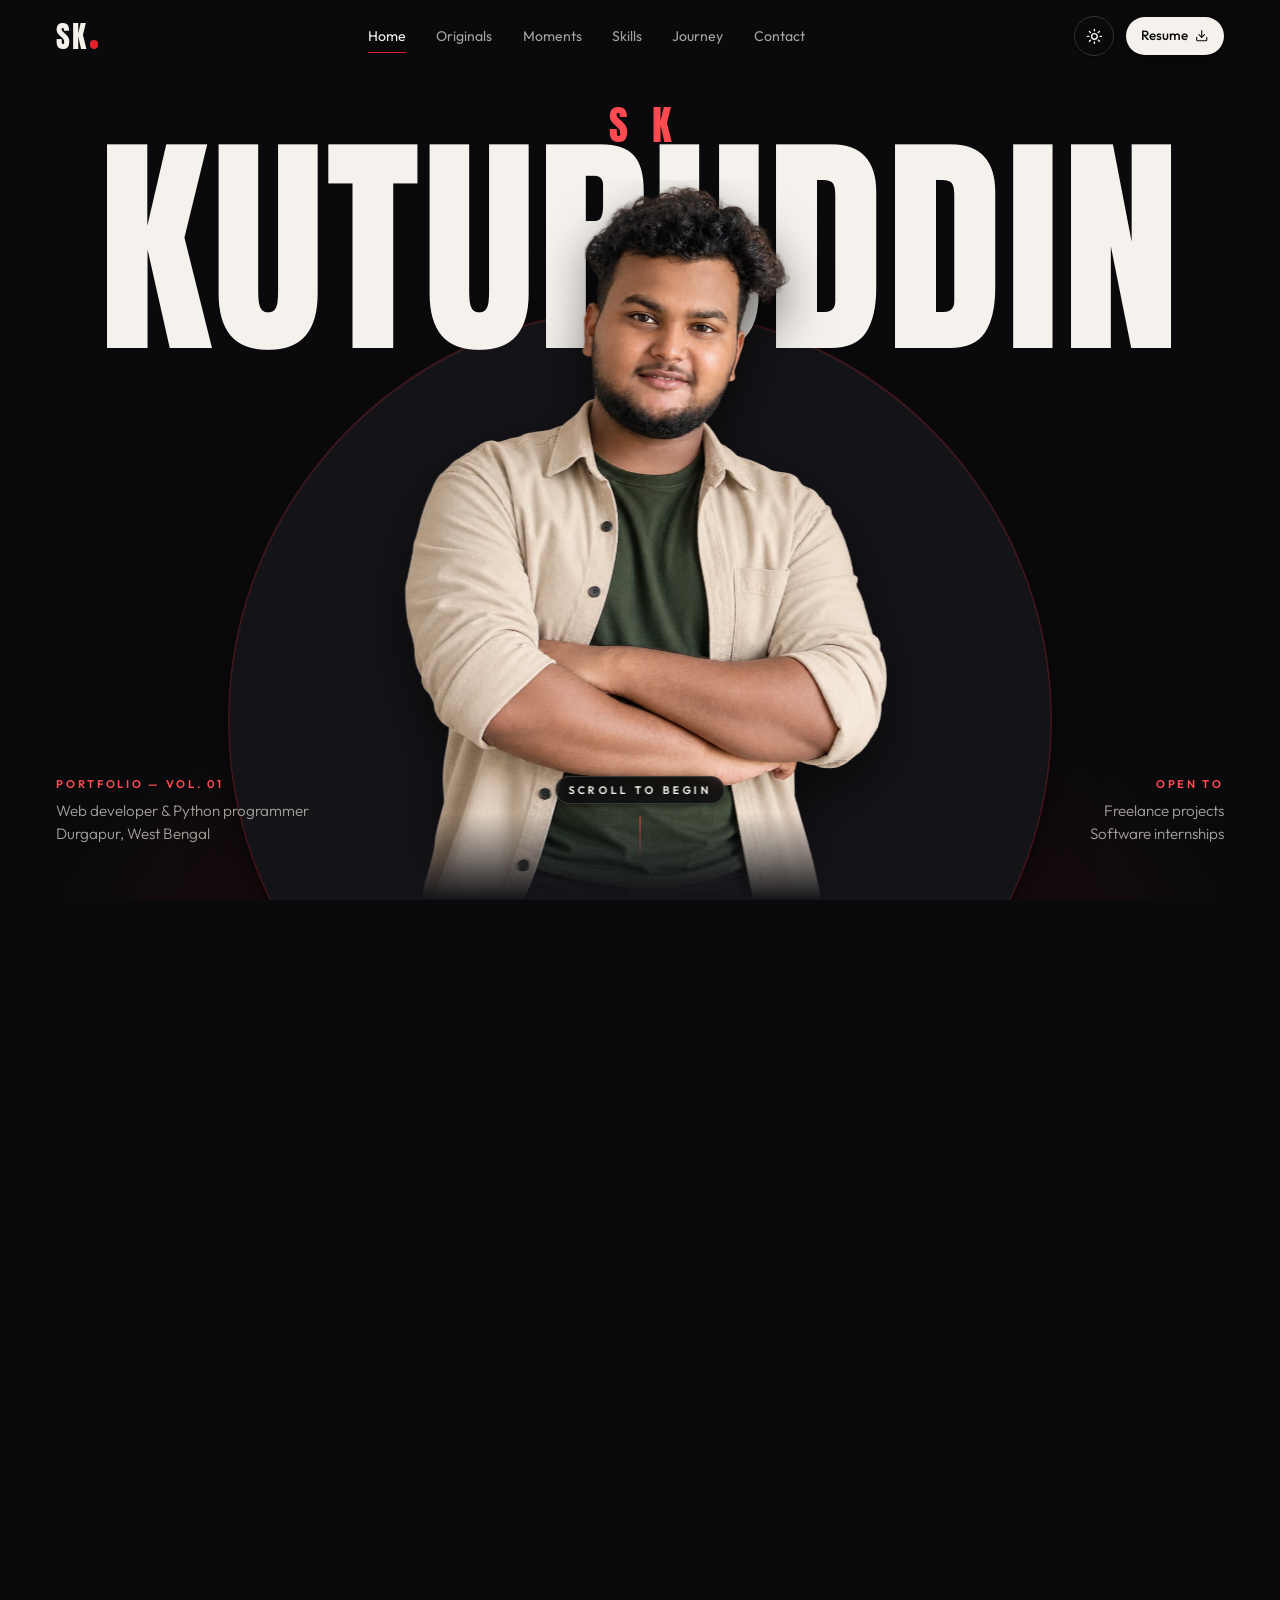
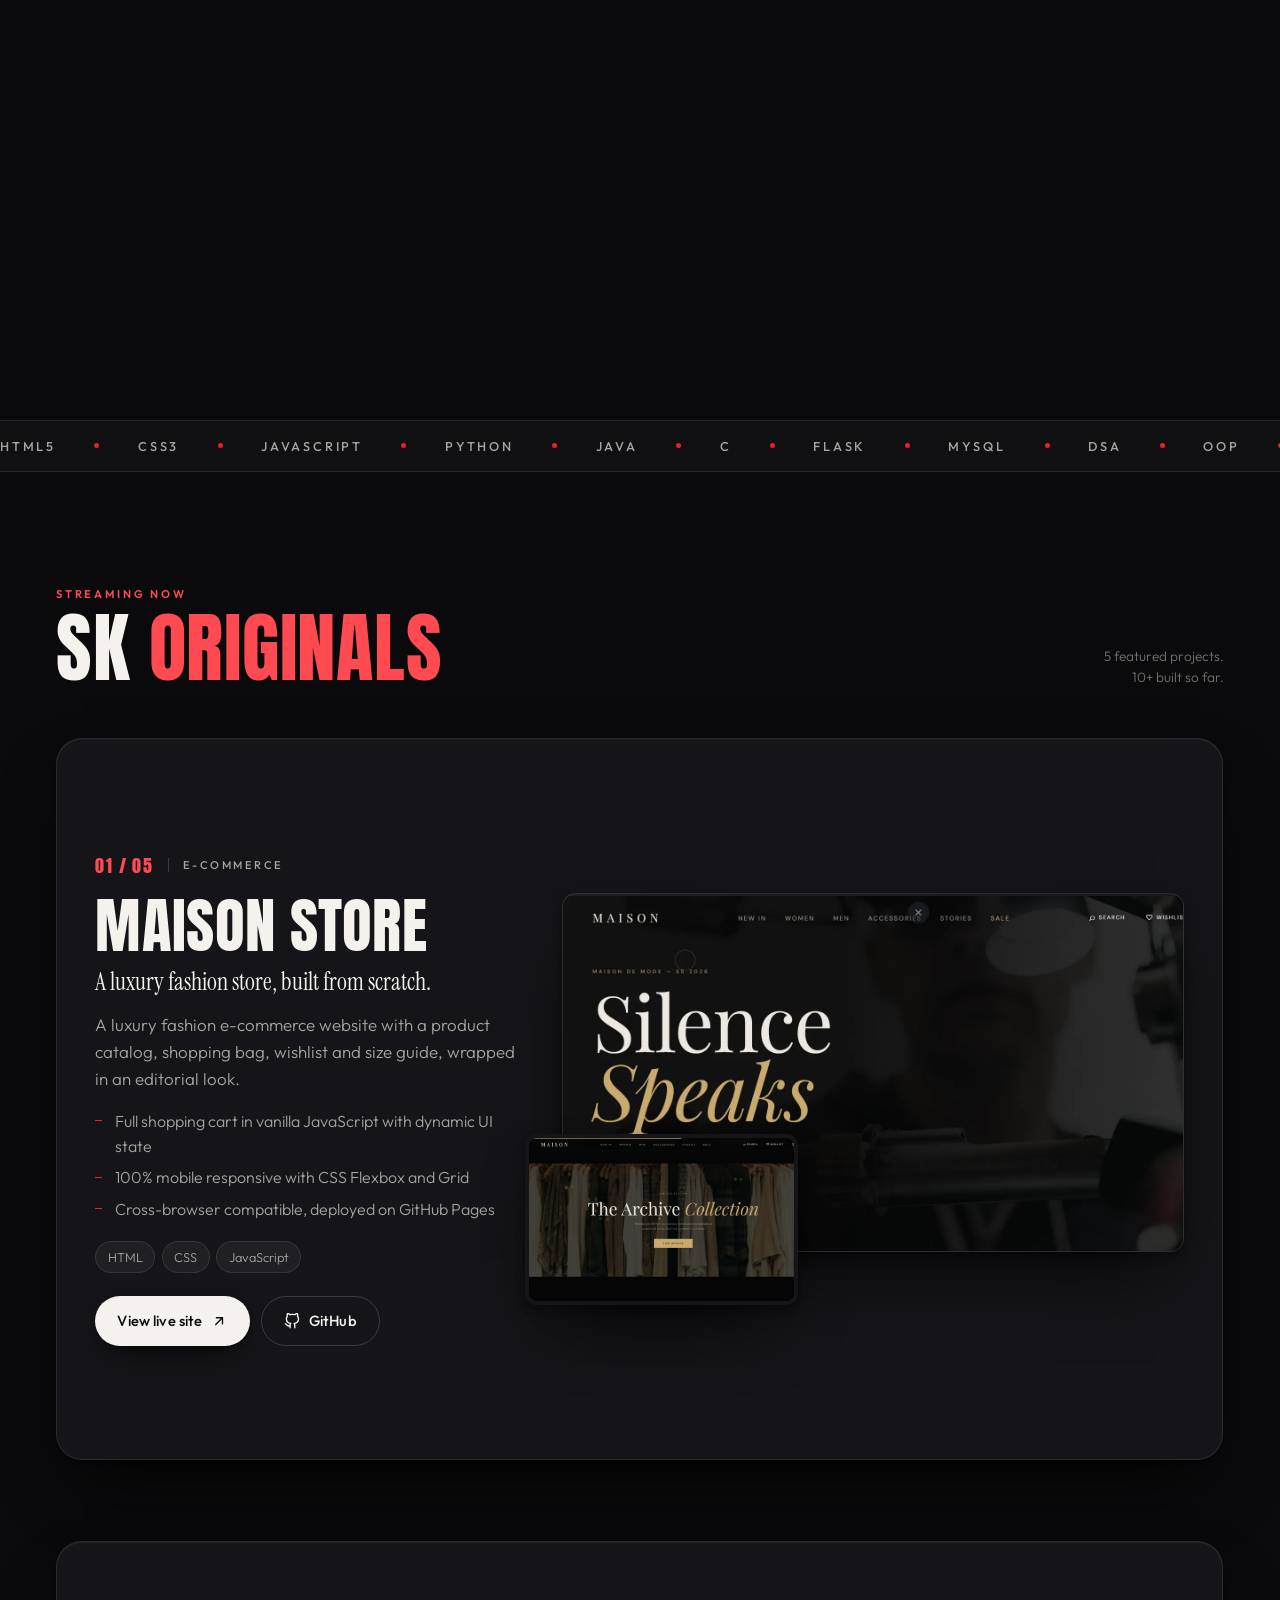
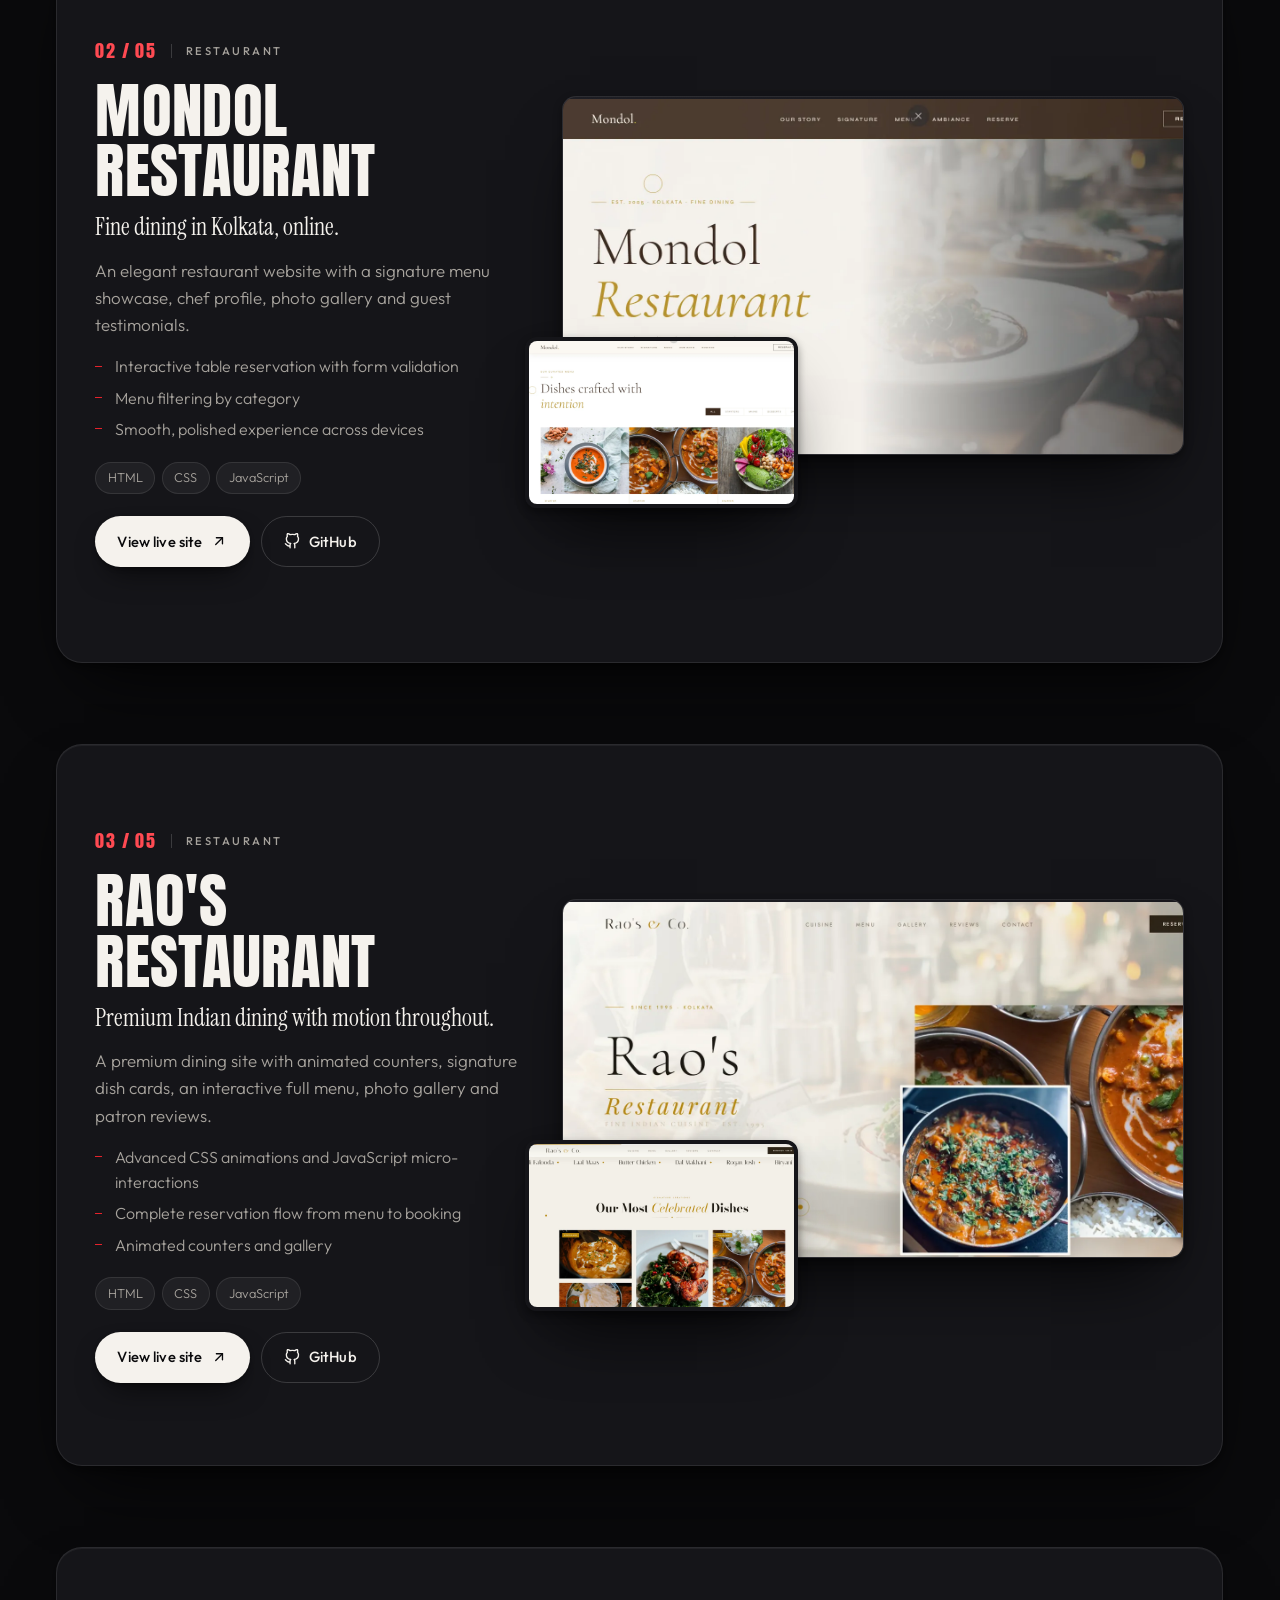
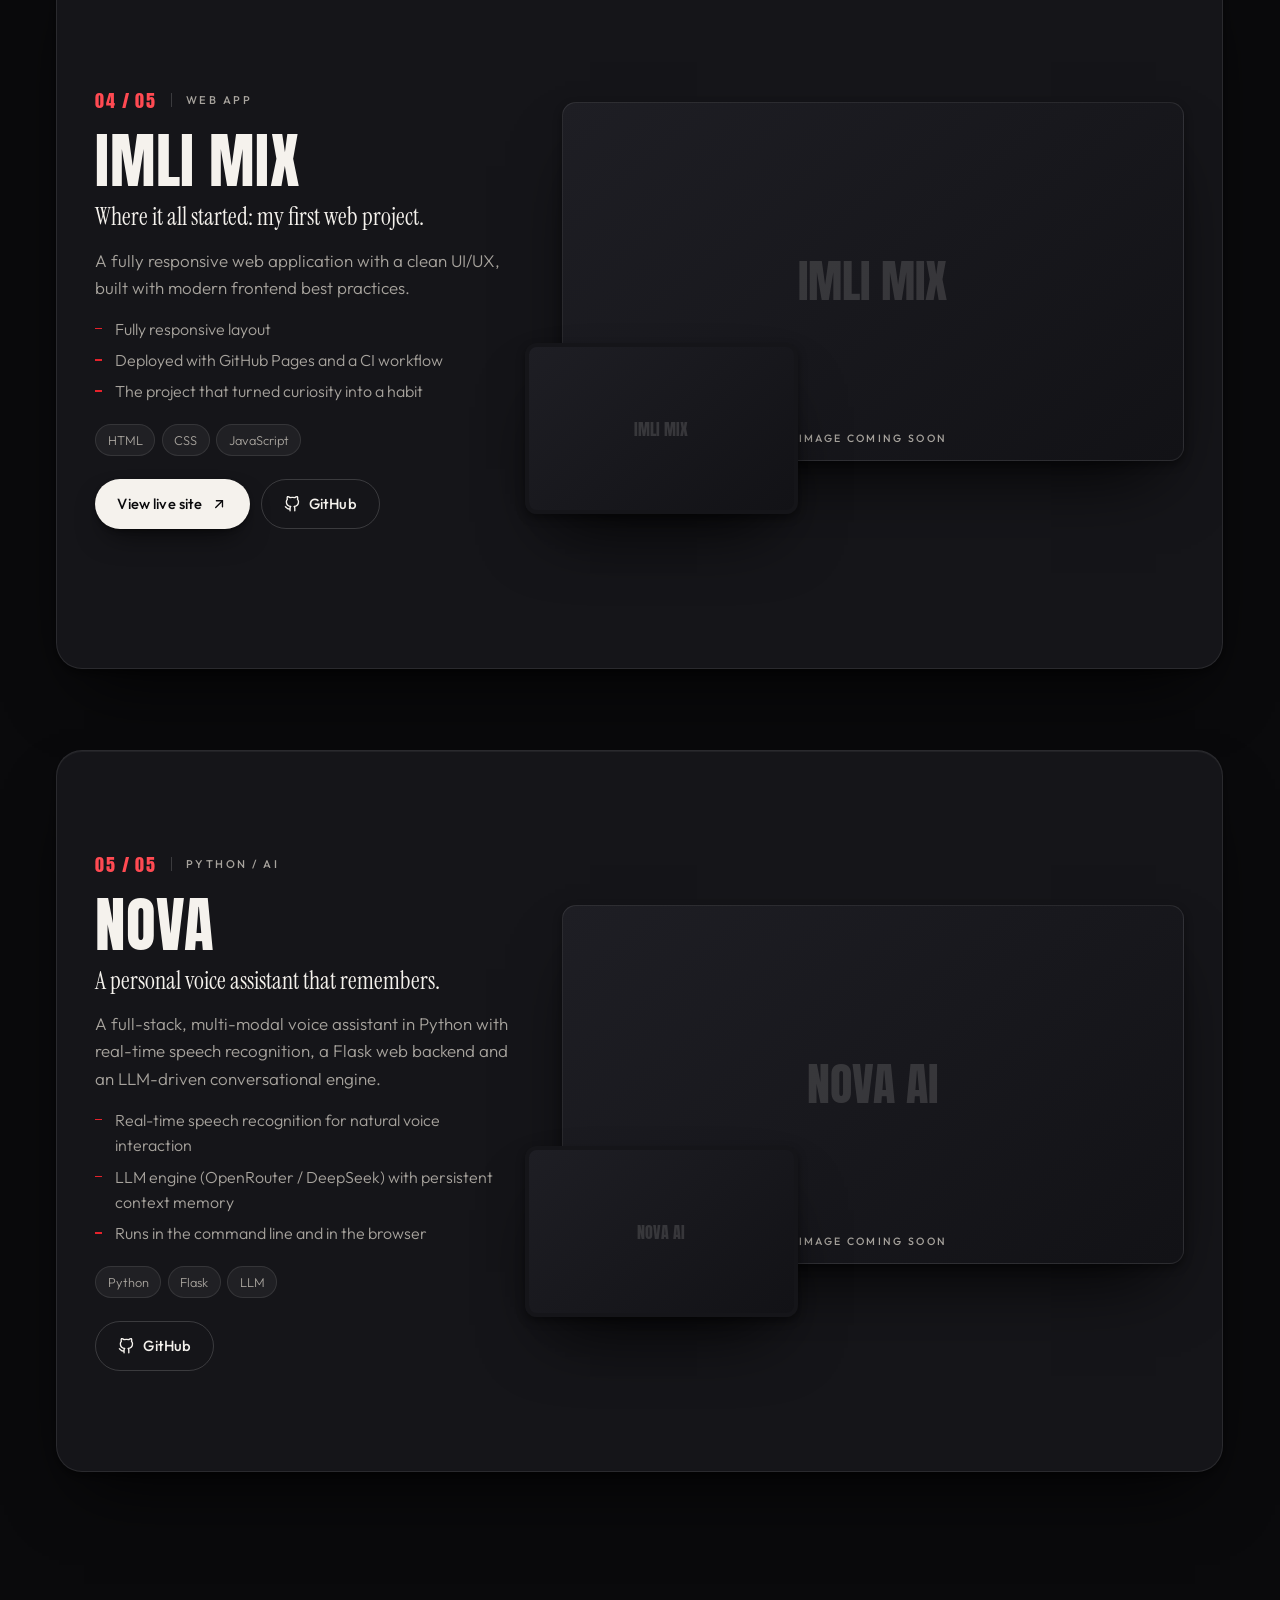
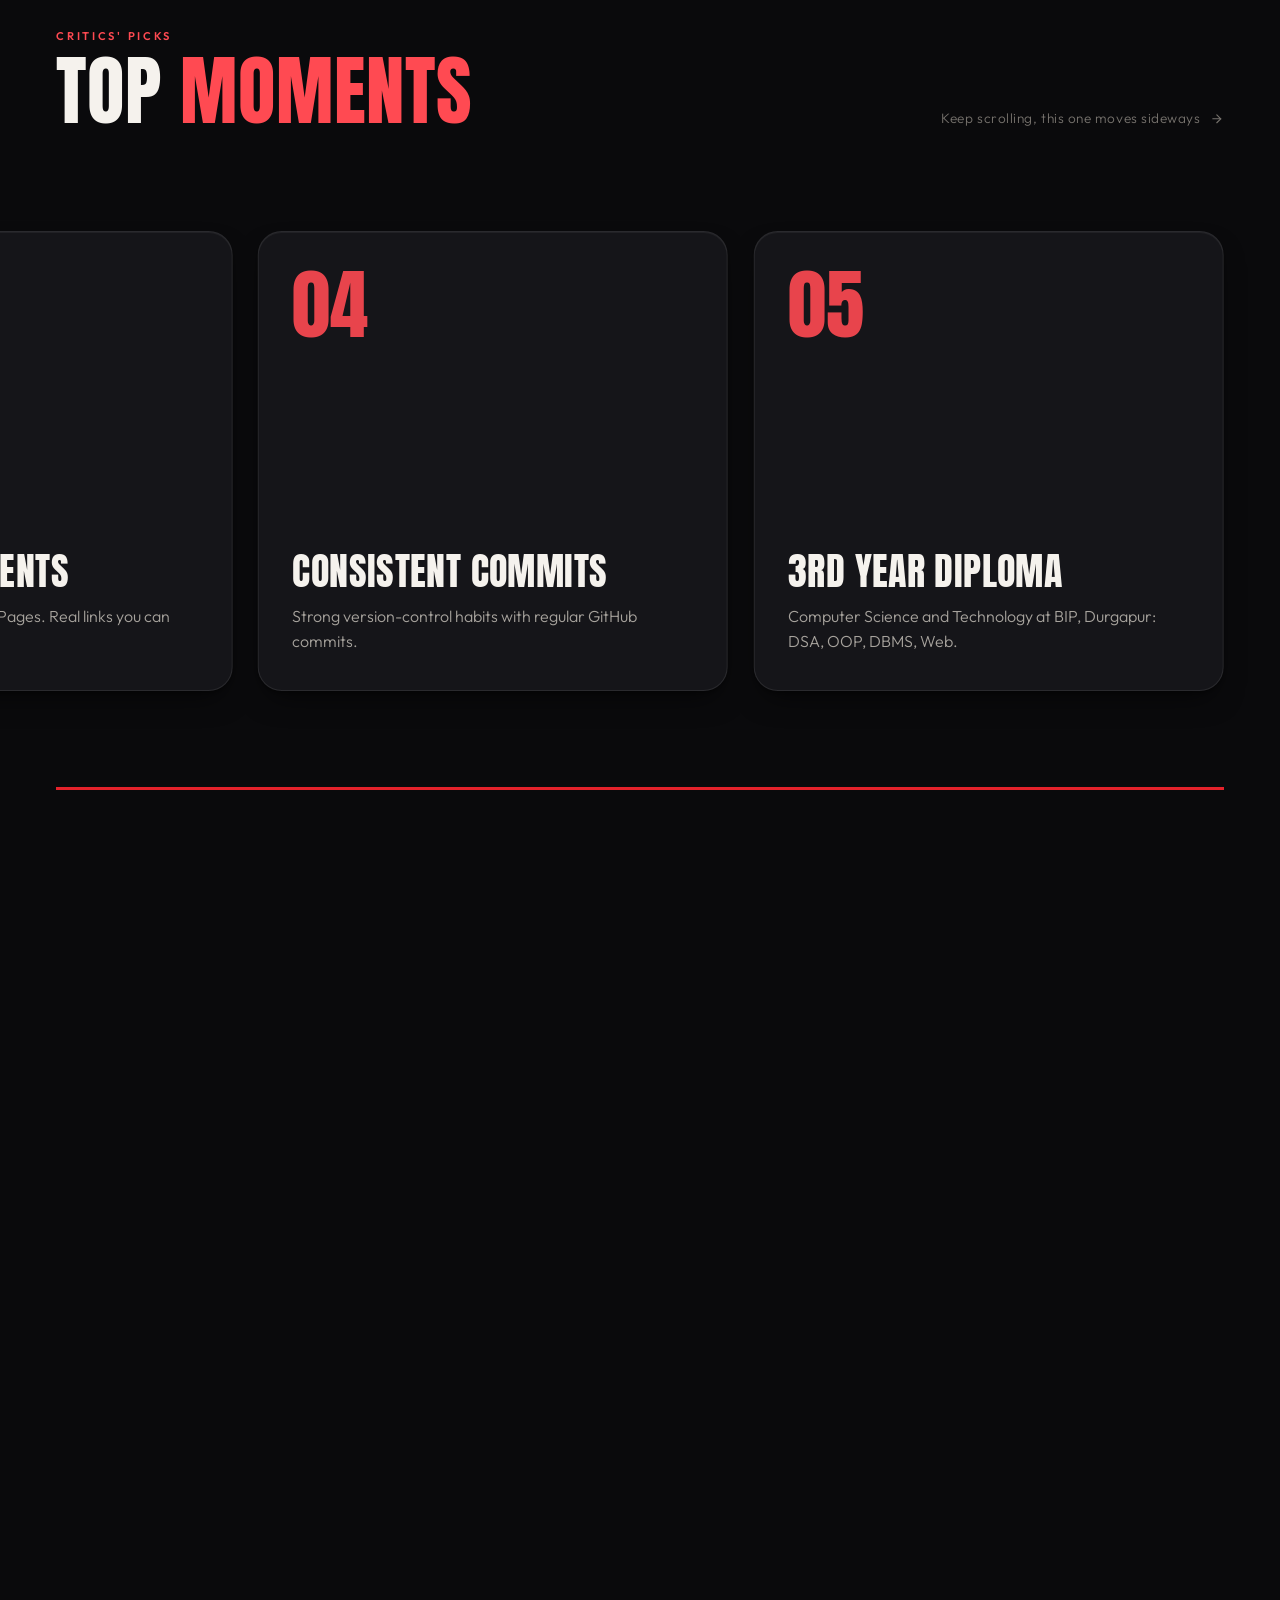
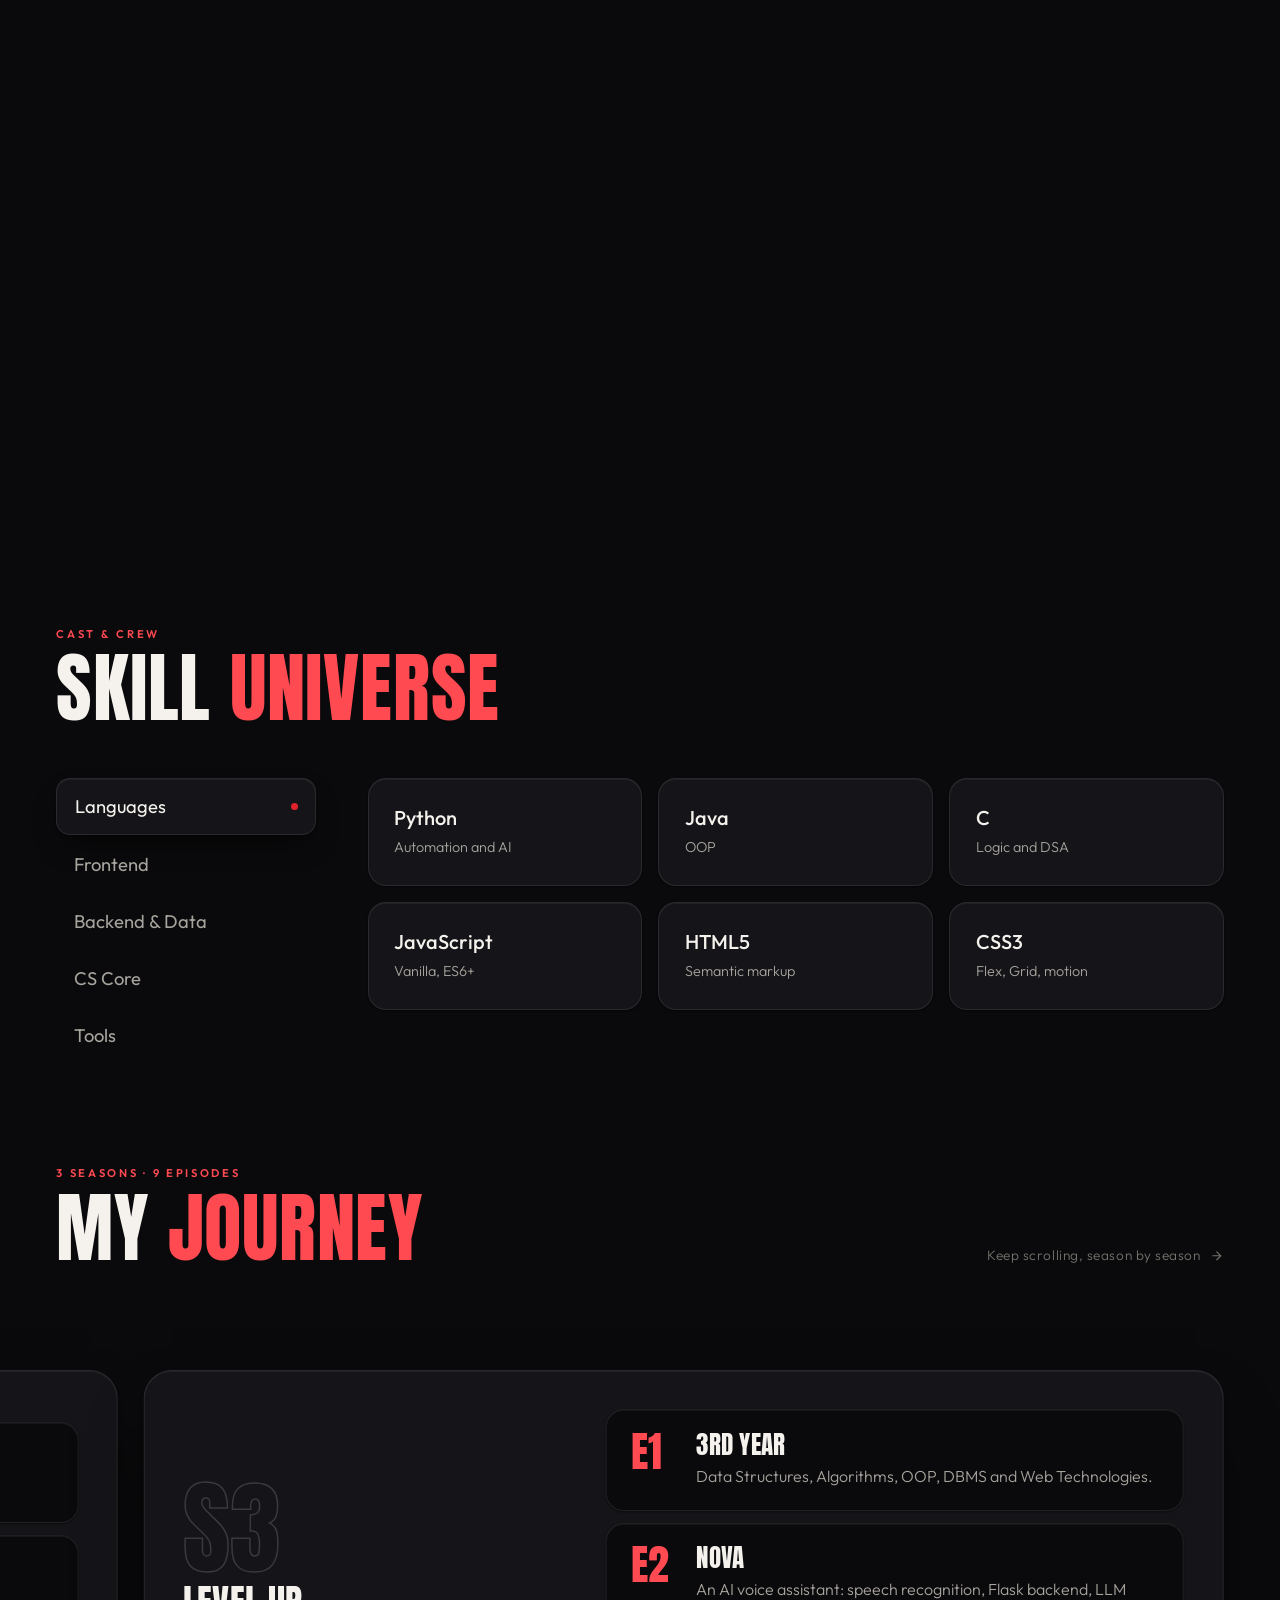
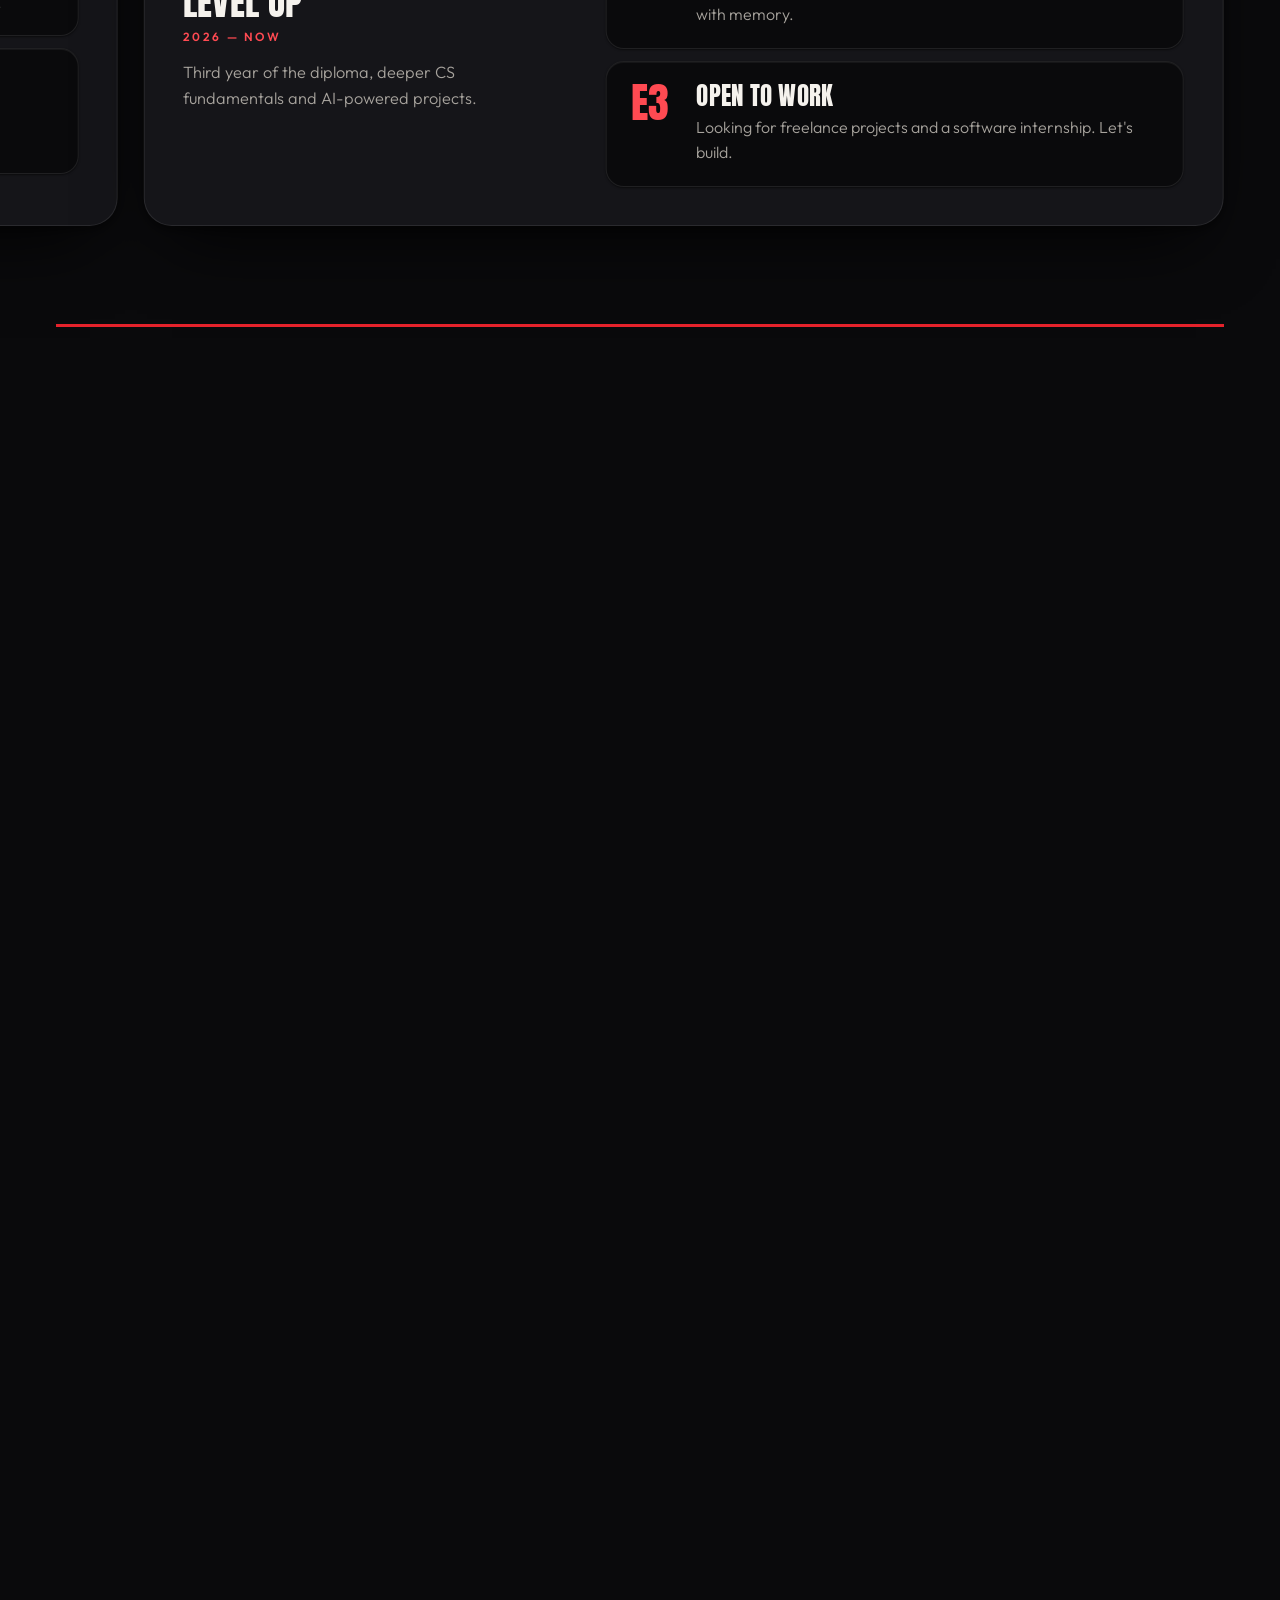
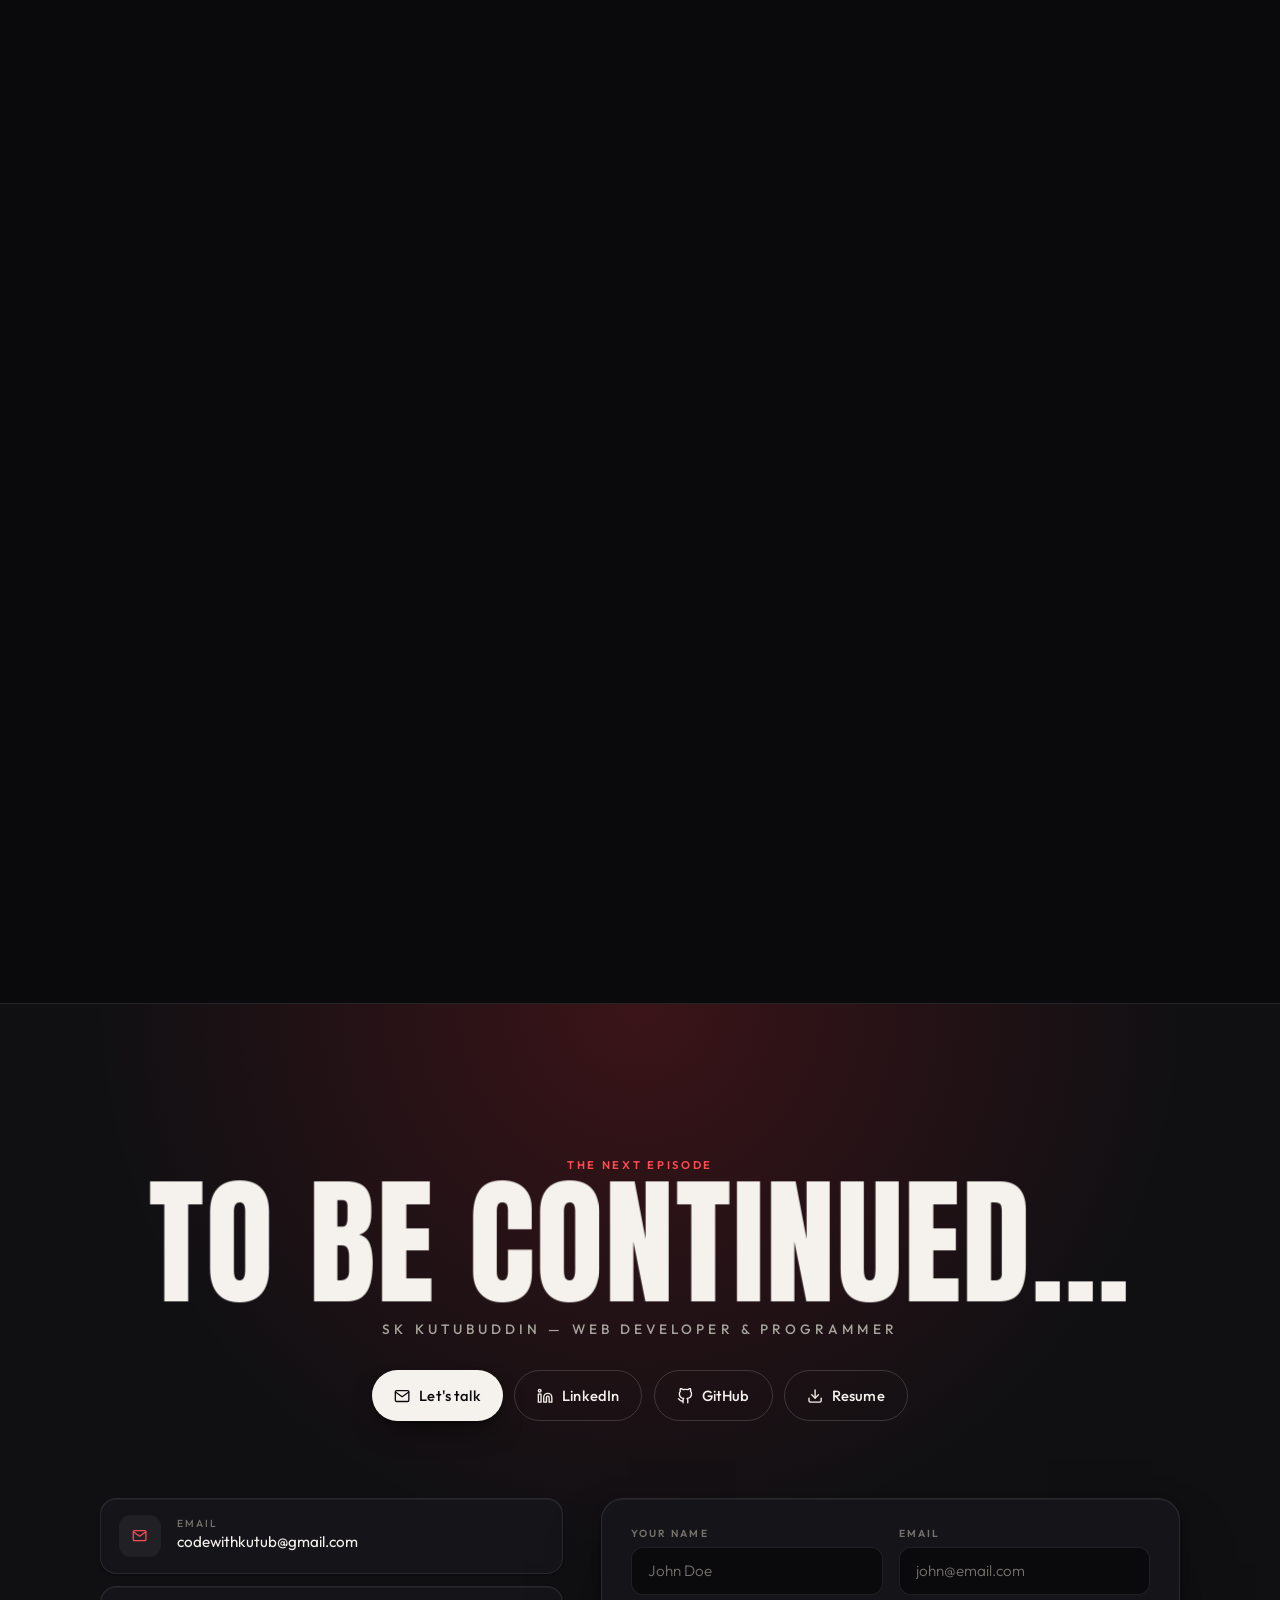
==== commit 459af398: "SEO: meta tags, JSON-LD, sitemap, robots, llms.txt, WebP images" ====
--- a/index.html
+++ b/index.html
@@ -4,13 +4,73 @@
 <head>
   <meta charset="utf-8">
   <meta name="viewport" content="width=device-width,initial-scale=1,viewport-fit=cover">
-  <title>Sk Kutubuddin — Web Developer &amp; Programmer</title>
+  <title>Sk Kutubuddin | Web Developer in Durgapur, Freelance Website Developer</title>
   <meta name="description"
-    content="Sk Kutubuddin — Computer Science diploma student from Durgapur building responsive websites, Python automation tools and an AI voice assistant. Open to freelance work and internships.">
+    content="Sk Kutubuddin is a freelance web developer and Python programmer from Durgapur, West Bengal. I build responsive websites, restaurant and e-commerce sites, and AI voice assistants. Open to freelance projects and internships.">
   <meta name="theme-color" content="#0a0a0c">
   <script>try { var t = localStorage.getItem('theme'); if (t === 'light' || t === 'dark') document.documentElement.setAttribute('data-theme', t) } catch (e) { }</script>
-  <link rel="icon"
-    href="data:image/svg+xml,%3Csvg xmlns='http://www.w3.org/2000/svg' viewBox='0 0 64 64'%3E%3Crect width='64' height='64' rx='12' fill='%230a0a0c'/%3E%3Ctext x='32' y='44' font-size='32' font-family='Impact,Arial' text-anchor='middle' fill='%23e5222b'%3ESK%3C/text%3E%3C/svg%3E">
+  <link rel="canonical" href="https://codewithkutub.online/">
+  <meta name="robots" content="index,follow,max-image-preview:large">
+  <meta name="author" content="Sk Kutubuddin">
+  <meta name="keywords"
+    content="Sk Kutubuddin, web developer Durgapur, freelance web developer West Bengal, Python programmer, website developer India, restaurant website, e-commerce website, AI voice assistant Python, software internship, codewithkutub">
+  <meta property="og:type" content="website">
+  <meta property="og:site_name" content="Sk Kutubuddin">
+  <meta property="og:locale" content="en_IN">
+  <meta property="og:url" content="https://codewithkutub.online/">
+  <meta property="og:title" content="Sk Kutubuddin | Web Developer in Durgapur, Freelance Website Developer">
+  <meta property="og:description"
+    content="Sk Kutubuddin is a freelance web developer and Python programmer from Durgapur, West Bengal. I build responsive websites, restaurant and e-commerce sites, and AI voice assistants. Open to freelance projects and internships.">
+  <meta property="og:image" content="https://codewithkutub.online/og-image.jpg">
+  <meta property="og:image:width" content="1200">
+  <meta property="og:image:height" content="630">
+  <meta property="og:image:alt" content="Sk Kutubuddin, web developer and Python programmer from Durgapur">
+  <meta name="twitter:card" content="summary_large_image">
+  <meta name="twitter:title" content="Sk Kutubuddin | Web Developer in Durgapur, Freelance Website Developer">
+  <meta name="twitter:description"
+    content="Responsive websites, Python automation and an AI voice assistant. Open to freelance work and internships.">
+  <meta name="twitter:image" content="https://codewithkutub.online/og-image.jpg">
+  <link rel="icon" href="/favicon.svg" type="image/svg+xml">
+  <link rel="icon" href="/favicon-48.png" sizes="48x48" type="image/png">
+  <link rel="icon" href="/favicon-192.png" sizes="192x192" type="image/png">
+  <link rel="apple-touch-icon" href="/apple-touch-icon.png">
+  <script type="application/ld+json">
+{
+  "@context": "https://schema.org",
+  "@graph": [
+    {
+      "@type": "WebSite",
+      "@id": "https://codewithkutub.online/#website",
+      "url": "https://codewithkutub.online/",
+      "name": "Sk Kutubuddin",
+      "inLanguage": "en-IN",
+      "publisher": { "@id": "https://codewithkutub.online/#person" }
+    },
+    {
+      "@type": "Person",
+      "@id": "https://codewithkutub.online/#person",
+      "name": "Sk Kutubuddin",
+      "alternateName": ["SK Kutubuddin", "Kutub", "CodeWithKutub"],
+      "url": "https://codewithkutub.online/",
+      "image": "https://codewithkutub.online/assets/image.webp",
+      "jobTitle": "Web Developer & Python Programmer",
+      "description": "Computer Science diploma student from Durgapur building responsive websites, Python automation tools and an AI voice assistant.",
+      "address": { "@type": "PostalAddress", "addressLocality": "Durgapur", "addressRegion": "West Bengal", "addressCountry": "IN" },
+      "alumniOf": { "@type": "CollegeOrUniversity", "name": "Bengal Institute of Polytechnic" },
+      "knowsAbout": ["Web development", "Python", "JavaScript", "HTML", "CSS", "Java", "C", "Flask", "Responsive design"],
+      "makesOffer": [
+        { "@type": "Offer", "itemOffered": { "@type": "Service", "name": "Freelance website development" } },
+        { "@type": "Offer", "itemOffered": { "@type": "Service", "name": "Restaurant and e-commerce website design" } },
+        { "@type": "Offer", "itemOffered": { "@type": "Service", "name": "Python automation and AI voice assistant development" } }
+      ],
+      "sameAs": [
+        "https://github.com/sweetkutub-svg",
+        "https://www.linkedin.com/in/sk-kutubuddin-6377a1391/"
+      ]
+    }
+  ]
+}
+</script>
   <link rel="preload" href="assets/fonts/anton-latin-400-normal.woff2" as="font" type="font/woff2" crossorigin>
   <link rel="preload" href="assets/fonts/outfit-latin-wght-normal.woff2" as="font" type="font/woff2" crossorigin>
   <link rel="stylesheet" href="assets/lenis.css">
@@ -129,9 +189,16 @@
           <span class="g-sk">SK</span>
           <span class="g-name" data-split>KUTUBUDDIN</span>
         </h1>
+        <div class="sr-only">
+          <h2>Freelance Web Developer &amp; Python Programmer in Durgapur, West Bengal</h2>
+          <p>I am Sk Kutubuddin, a web developer from Durgapur who builds responsive websites, restaurant websites,
+            e-commerce stores and Python-based AI voice assistants. I work with HTML, CSS, JavaScript, Python and Flask,
+            and I am available for freelance website development and software internships.</p>
+        </div>
 
         <div class="portrait" id="portrait">
-          <div class="portrait-in"><img src="assets/image.webp" alt="Sk Kutubuddin" width="980" height="1300"></div>
+          <div class="portrait-in"><img src="assets/image.webp"
+              alt="Sk Kutubuddin, web developer and Python programmer from Durgapur" width="980" height="1300"></div>
         </div>
 
         <!-- gate (before the user clicks Start) -->
@@ -297,10 +364,10 @@
             <div class="ci"><span class="ci-i"><svg class="ic">
                   <use href="#i-pin" />
                 </svg></span><span><small>Based in</small>Durgapur, West Bengal, India</span></div>
-            <a class="ci" href="https://kutubportfolio.vercel.app" target="_blank" rel="noopener"><span
-                class="ci-i"><svg class="ic">
+            <a class="ci" href="https://codewithkutub.online" target="_blank" rel="noopener"><span class="ci-i"><svg
+                  class="ic">
                   <use href="#i-globe" />
-                </svg></span><span><small>Portfolio</small>kutubportfolio.vercel.app</span></a>
+                </svg></span><span><small>Portfolio</small>codewithkutub.online</span></a>
           </div>
           <form class="cform rv" id="cform" style="--d:.12s">
             <div class="f2">
--- a/style.css
+++ b/style.css
@@ -3,2198 +3,390 @@
    Dark theme  : black + red (the reference video)
    Light theme : parchment / linen / bronze palette
    ========================================================= */
-@font-face {
-  font-family: 'Anton';
-  font-weight: 400;
-  font-display: swap;
-  src: url(assets/fonts/anton-latin-400-normal.woff2) format('woff2')
-}
-
-@font-face {
-  font-family: 'Outfit';
-  font-weight: 100 900;
-  font-display: swap;
-  src: url(assets/fonts/outfit-latin-wght-normal.woff2) format('woff2')
-}
-
-@font-face {
-  font-family: 'Instrument Serif';
-  font-weight: 400;
-  font-style: normal;
-  font-display: swap;
-  src: url(assets/fonts/instrument-serif-latin-400-normal.woff2) format('woff2')
-}
-
-@font-face {
-  font-family: 'Instrument Serif';
-  font-weight: 400;
-  font-style: italic;
-  font-display: swap;
-  src: url(assets/fonts/instrument-serif-latin-400-italic.woff2) format('woff2')
-}
-
-:root {
-  --disp: 'Anton', 'Bebas Neue', Impact, 'Arial Narrow', sans-serif;
-  --sans: 'Outfit', system-ui, -apple-system, 'Segoe UI', sans-serif;
-  --serif: 'Instrument Serif', Georgia, 'Times New Roman', serif;
-  --gut: clamp(18px, 4.4vw, 72px);
-  --nav: 76px;
-  --ease: cubic-bezier(.16, 1, .3, 1);
-  --r: 18px;
+@font-face{font-family:'Anton';font-weight:400;font-display:swap;src:url(assets/fonts/anton-latin-400-normal.woff2) format('woff2')}
+@font-face{font-family:'Outfit';font-weight:100 900;font-display:swap;src:url(assets/fonts/outfit-latin-wght-normal.woff2) format('woff2')}
+@font-face{font-family:'Instrument Serif';font-weight:400;font-style:normal;font-display:swap;src:url(assets/fonts/instrument-serif-latin-400-normal.woff2) format('woff2')}
+@font-face{font-family:'Instrument Serif';font-weight:400;font-style:italic;font-display:swap;src:url(assets/fonts/instrument-serif-latin-400-italic.woff2) format('woff2')}
+
+:root{
+  --disp:'Anton','Bebas Neue',Impact,'Arial Narrow',sans-serif;
+  --sans:'Outfit',system-ui,-apple-system,'Segoe UI',sans-serif;
+  --serif:'Instrument Serif',Georgia,'Times New Roman',serif;
+  --gut:clamp(18px,4.4vw,72px);
+  --nav:76px;
+  --ease:cubic-bezier(.16,1,.3,1);
+  --r:18px;
 }
 
 /* ---------- DARK (default) ---------- */
-:root,
-[data-theme="dark"] {
-  --bg: #0a0a0c;
-  --bg2: #101013;
-  --surface: #151519;
-  --surface2: #1c1c21;
-  --line: rgba(255, 255, 255, .09);
-  --line2: rgba(255, 255, 255, .16);
-  --tx: #f5f2ed;
-  --mu: #a7a39d;
-  --dim: #76726d;
-  --accent: #e5222b;
-  --accent-t: #ff4a52;
-  --on-accent: #fff;
-  --btn-bg: #f5f2ed;
-  --btn-tx: #0a0a0c;
-  --disc: #141418;
-  --disc-ring: rgba(229, 34, 43, .35);
-  --glow: rgba(229, 34, 43, .20);
-  --chip: rgba(255, 255, 255, .05);
-  --ph1: #1e1e24;
-  --ph2: #121216;
-  --nav-bg: rgba(10, 10, 12, .82);
-  --sh-sm: 0 1px 2px rgba(0, 0, 0, .5);
-  --sh-md: 0 2px 4px rgba(0, 0, 0, .35), 0 14px 30px -12px rgba(0, 0, 0, .7);
-  --sh-lg: 0 4px 8px rgba(0, 0, 0, .4), 0 36px 70px -28px rgba(0, 0, 0, .9);
-  --hi: inset 0 1px 0 rgba(255, 255, 255, .05);
-  --photo-sh: rgba(0, 0, 0, .55);
-  color-scheme: dark;
-}
-
+:root,[data-theme="dark"]{
+  --bg:#0a0a0c; --bg2:#101013; --surface:#151519; --surface2:#1c1c21;
+  --line:rgba(255,255,255,.09); --line2:rgba(255,255,255,.16);
+  --tx:#f5f2ed; --mu:#a7a39d; --dim:#76726d;
+  --accent:#e5222b; --accent-t:#ff4a52; --on-accent:#fff;
+  --btn-bg:#f5f2ed; --btn-tx:#0a0a0c;
+  --disc:#141418; --disc-ring:rgba(229,34,43,.35);
+  --glow:rgba(229,34,43,.20);
+  --chip:rgba(255,255,255,.05);
+  --ph1:#1e1e24; --ph2:#121216;
+  --nav-bg:rgba(10,10,12,.82);
+  --sh-sm:0 1px 2px rgba(0,0,0,.5);
+  --sh-md:0 2px 4px rgba(0,0,0,.35),0 14px 30px -12px rgba(0,0,0,.7);
+  --sh-lg:0 4px 8px rgba(0,0,0,.4),0 36px 70px -28px rgba(0,0,0,.9);
+  --hi:inset 0 1px 0 rgba(255,255,255,.05);
+  --photo-sh:rgba(0,0,0,.55);
+  color-scheme:dark;
+}
 /* ---------- LIGHT ---------- */
-[data-theme="light"] {
-  --bg: #f0efeb;
-  /* parchment   */
-  --bg2: #eddcd2;
-  /* powder petal */
-  --surface: #fff1e6;
-  /* linen        */
-  --surface2: #f7e6da;
-  --line: rgba(165, 165, 141, .45);
-  /* dry sage */
-  --line2: rgba(165, 165, 141, .8);
-  --tx: #2b241f;
-  --mu: #6a6058;
-  --dim: #857b70;
-  --accent: #cb997e;
-  /* light bronze */
-  --accent-t: #9b6446;
-  --on-accent: #2b241f;
-  --btn-bg: #2b241f;
-  --btn-tx: #f0efeb;
-  --disc: #ddbea9;
-  /* desert sand  */
-  --disc-ring: rgba(155, 100, 70, .35);
-  --glow: rgba(203, 153, 126, .28);
-  --chip: rgba(183, 183, 164, .28);
-  /* ash grey */
-  --ph1: #ddbea9;
-  --ph2: #eddcd2;
-  --nav-bg: rgba(240, 239, 235, .86);
-  --sh-sm: 0 1px 2px rgba(74, 52, 40, .10), 0 1px 1px rgba(74, 52, 40, .05);
-  --sh-md: 0 2px 4px rgba(74, 52, 40, .06), 0 14px 28px -12px rgba(74, 52, 40, .22);
-  --sh-lg: 0 4px 8px rgba(74, 52, 40, .06), 0 34px 60px -26px rgba(74, 52, 40, .38);
-  --hi: inset 0 1px 0 rgba(255, 255, 255, .6);
-  --photo-sh: rgba(74, 52, 40, .35);
-  color-scheme: light;
-}
-
-* {
-  box-sizing: border-box;
-  margin: 0;
-  padding: 0
-}
-
-html {
-  -webkit-text-size-adjust: 100%;
-  overflow-x: clip
-}
-
-html.locked,
-body.locked {
-  overflow: hidden
-}
-
-body {
-  background: var(--bg);
-  color: var(--tx);
-  font-family: var(--sans);
-  font-weight: 300;
-  line-height: 1.6;
-  overflow-x: clip;
-  -webkit-font-smoothing: antialiased;
-  transition: background .5s, color .5s
-}
-
-img {
-  max-width: 100%;
-  display: block
-}
-
-a {
-  color: inherit;
-  text-decoration: none
-}
-
-button {
-  font: inherit;
-  color: inherit;
-  background: none;
-  border: 0;
-  cursor: pointer
-}
-
-ul {
-  list-style: none
-}
-
-::selection {
-  background: var(--accent);
-  color: var(--on-accent)
-}
-
-::-webkit-scrollbar {
-  width: 8px
-}
-
-::-webkit-scrollbar-track {
-  background: var(--bg)
-}
-
-::-webkit-scrollbar-thumb {
-  background: var(--line2);
-  border-radius: 8px
-}
-
-:focus-visible {
-  outline: 2px solid var(--accent-t);
-  outline-offset: 3px;
-  border-radius: 6px
-}
-
-.ic {
-  width: 1em;
-  height: 1em;
-  fill: none;
-  stroke: currentColor;
-  stroke-width: 2;
-  stroke-linecap: round;
-  stroke-linejoin: round;
-  flex: none
-}
-
-.ic.fill {
-  fill: currentColor;
-  stroke: none
-}
-
-.eyebrow,
-.kicker {
-  font: 600 .7rem var(--sans);
-  letter-spacing: .24em;
-  text-transform: uppercase;
-  color: var(--accent-t)
-}
-
-.kicker {
-  display: block;
-  margin-bottom: .6rem
-}
-
-.kicker.center {
-  text-align: center
-}
+[data-theme="light"]{
+  --bg:#f0efeb;            /* parchment   */
+  --bg2:#eddcd2;           /* powder petal */
+  --surface:#fff1e6;       /* linen        */
+  --surface2:#f7e6da;
+  --line:rgba(165,165,141,.45);   /* dry sage */
+  --line2:rgba(165,165,141,.8);
+  --tx:#2b241f; --mu:#6a6058; --dim:#857b70;
+  --accent:#cb997e;        /* light bronze */
+  --accent-t:#9b6446; --on-accent:#2b241f;
+  --btn-bg:#2b241f; --btn-tx:#f0efeb;
+  --disc:#ddbea9;          /* desert sand  */
+  --disc-ring:rgba(155,100,70,.35);
+  --glow:rgba(203,153,126,.28);
+  --chip:rgba(183,183,164,.28);   /* ash grey */
+  --ph1:#ddbea9; --ph2:#eddcd2;
+  --nav-bg:rgba(240,239,235,.86);
+  --sh-sm:0 1px 2px rgba(74,52,40,.10),0 1px 1px rgba(74,52,40,.05);
+  --sh-md:0 2px 4px rgba(74,52,40,.06),0 14px 28px -12px rgba(74,52,40,.22);
+  --sh-lg:0 4px 8px rgba(74,52,40,.06),0 34px 60px -26px rgba(74,52,40,.38);
+  --hi:inset 0 1px 0 rgba(255,255,255,.6);
+  --photo-sh:rgba(74,52,40,.35);
+  color-scheme:light;
+}
+
+*{box-sizing:border-box;margin:0;padding:0}
+html{-webkit-text-size-adjust:100%;overflow-x:clip}
+html.locked,body.locked{overflow:hidden}
+body{background:var(--bg);color:var(--tx);font-family:var(--sans);font-weight:300;line-height:1.6;overflow-x:clip;-webkit-font-smoothing:antialiased;transition:background .5s,color .5s}
+img{max-width:100%;display:block}
+a{color:inherit;text-decoration:none}
+button{font:inherit;color:inherit;background:none;border:0;cursor:pointer}
+ul{list-style:none}
+::selection{background:var(--accent);color:var(--on-accent)}
+::-webkit-scrollbar{width:8px}::-webkit-scrollbar-track{background:var(--bg)}::-webkit-scrollbar-thumb{background:var(--line2);border-radius:8px}
+:focus-visible{outline:2px solid var(--accent-t);outline-offset:3px;border-radius:6px}
+.ic{width:1em;height:1em;fill:none;stroke:currentColor;stroke-width:2;stroke-linecap:round;stroke-linejoin:round;flex:none}
+.ic.fill{fill:currentColor;stroke:none}
+.eyebrow,.kicker{font:600 .7rem var(--sans);letter-spacing:.24em;text-transform:uppercase;color:var(--accent-t)}
+.kicker{display:block;margin-bottom:.6rem}
+.kicker.center{text-align:center}
 
 /* buttons */
-.btn {
-  display: inline-flex;
-  align-items: center;
-  justify-content: center;
-  gap: .6em;
-  padding: .85em 1.5em;
-  border-radius: 999px;
-  font-weight: 500;
-  font-size: .92rem;
-  letter-spacing: .01em;
-  white-space: nowrap;
-  transition: transform .35s var(--ease), box-shadow .35s, background .3s, color .3s, border-color .3s
-}
-
-.btn .ic {
-  font-size: 1.1em
-}
-
-.btn-solid {
-  background: var(--btn-bg);
-  color: var(--btn-tx);
-  box-shadow: var(--sh-md)
-}
-
-.btn-solid:hover {
-  transform: translateY(-3px);
-  box-shadow: var(--sh-lg)
-}
-
-.btn-line {
-  border: 1px solid var(--line2);
-  color: var(--tx);
-  background: transparent
-}
-
-.btn-line:hover {
-  border-color: var(--tx);
-  transform: translateY(-3px);
-  box-shadow: var(--sh-md)
-}
-
-.btn-row {
-  display: flex;
-  flex-wrap: wrap;
-  gap: .7rem
-}
-
-.btn-row.center {
-  justify-content: center
-}
+.btn{display:inline-flex;align-items:center;justify-content:center;gap:.6em;padding:.85em 1.5em;border-radius:999px;font-weight:500;font-size:.92rem;letter-spacing:.01em;white-space:nowrap;transition:transform .35s var(--ease),box-shadow .35s,background .3s,color .3s,border-color .3s}
+.btn .ic{font-size:1.1em}
+.btn-solid{background:var(--btn-bg);color:var(--btn-tx);box-shadow:var(--sh-md)}
+.btn-solid:hover{transform:translateY(-3px);box-shadow:var(--sh-lg)}
+.btn-line{border:1px solid var(--line2);color:var(--tx);background:transparent}
+.btn-line:hover{border-color:var(--tx);transform:translateY(-3px);box-shadow:var(--sh-md)}
+.btn-row{display:flex;flex-wrap:wrap;gap:.7rem}
+.btn-row.center{justify-content:center}
 
 /* overlay / intro */
-.overlay {
-  position: fixed;
-  inset: 0;
-  z-index: 1000;
-  background: var(--bg);
-  display: flex;
-  align-items: center;
-  justify-content: center;
-  overflow: hidden;
-  transition: opacity .9s var(--ease), visibility .9s
-}
-
-.overlay:not(.on) {
-  opacity: 0;
-  visibility: hidden;
-  pointer-events: none
-}
-
-#intro-inner {
-  position: relative;
-  text-align: center;
-  padding: 0 16px
-}
-
-.intro-pre {
-  font: 500 clamp(.6rem, 1.5vw, .76rem) var(--sans);
-  letter-spacing: .5em;
-  text-transform: uppercase;
-  color: var(--accent-t);
-  margin-bottom: 1.6rem;
-  opacity: 0;
-  transform: translateY(12px)
-}
-
-.s1 .intro-pre {
-  animation: fadeUp 1.1s var(--ease) forwards
-}
-
-.intro-title {
-  font-family: var(--disp);
-  text-transform: uppercase;
-  line-height: .9
-}
-
-.ln {
-  display: block;
-  white-space: nowrap
-}
-
-.ln1 {
-  font-size: clamp(1.5rem, 4.6vw, 3rem);
-  letter-spacing: .5em;
-  margin: 0 0 .25em .5em;
-  color: var(--accent-t)
-}
-
-.ln2 {
-  font-size: clamp(3rem, 13.5vw, 10rem);
-  letter-spacing: .02em;
-  color: var(--tx)
-}
-
-.ln span {
-  display: inline-block;
-  opacity: 0;
-  transform: translateY(60%) scale(1.15);
-  filter: blur(14px)
-}
-
-.s2 .ln span {
-  animation: letterIn 1s var(--ease) forwards;
-  animation-delay: calc(var(--i)*65ms)
-}
-
-.intro-line {
-  position: absolute;
-  left: 0;
-  right: 0;
-  top: 50%;
-  height: 1px;
-  background: linear-gradient(90deg, transparent, var(--accent), transparent);
-  transform: scaleX(0);
-  opacity: 0
-}
-
-.s2 .intro-line {
-  animation: line 2s cubic-bezier(.2, .7, .2, 1) forwards
-}
-
-.s3 #intro-inner {
-  animation: zoomThru 1s cubic-bezier(.7, 0, .9, .4) forwards
-}
-
-.skip {
-  position: absolute;
-  right: var(--gut);
-  bottom: 28px;
-  font: 500 .72rem var(--sans);
-  letter-spacing: .2em;
-  text-transform: uppercase;
-  color: var(--mu);
-  display: inline-flex;
-  align-items: center;
-  gap: .6em;
-  padding: .7em 1.1em;
-  border: 1px solid var(--line2);
-  border-radius: 999px;
-  transition: .3s
-}
-
-.skip:hover {
-  color: var(--tx);
-  border-color: var(--tx)
-}
-
-@keyframes fadeUp {
-  to {
-    opacity: 1;
-    transform: none
-  }
-}
-
-@keyframes letterIn {
-  60% {
-    filter: blur(2px)
-  }
-
-  to {
-    opacity: 1;
-    transform: none;
-    filter: blur(0)
-  }
-}
-
-@keyframes line {
-  0% {
-    transform: scaleX(0);
-    opacity: 0
-  }
-
-  20% {
-    opacity: 1
-  }
-
-  60% {
-    transform: scaleX(1);
-    opacity: 1
-  }
-
-  100% {
-    transform: scaleX(1);
-    opacity: 0
-  }
-}
-
-@keyframes zoomThru {
-  to {
-    transform: scale(8);
-    filter: blur(14px);
-    opacity: 0
-  }
-}
+.overlay{position:fixed;inset:0;z-index:1000;background:var(--bg);display:flex;align-items:center;justify-content:center;overflow:hidden;transition:opacity .9s var(--ease),visibility .9s}
+.overlay:not(.on){opacity:0;visibility:hidden;pointer-events:none}
+#intro-inner{position:relative;text-align:center;padding:0 16px}
+.intro-pre{font:500 clamp(.6rem,1.5vw,.76rem) var(--sans);letter-spacing:.5em;text-transform:uppercase;color:var(--accent-t);margin-bottom:1.6rem;opacity:0;transform:translateY(12px)}
+.s1 .intro-pre{animation:fadeUp 1.1s var(--ease) forwards}
+.intro-title{font-family:var(--disp);text-transform:uppercase;line-height:.9}
+.ln{display:block;white-space:nowrap}
+.ln1{font-size:clamp(1.5rem,4.6vw,3rem);letter-spacing:.5em;margin:0 0 .25em .5em;color:var(--accent-t)}
+.ln2{font-size:clamp(3rem,13.5vw,10rem);letter-spacing:.02em;color:var(--tx)}
+.ln span{display:inline-block;opacity:0;transform:translateY(60%) scale(1.15);filter:blur(14px)}
+.s2 .ln span{animation:letterIn 1s var(--ease) forwards;animation-delay:calc(var(--i)*65ms)}
+.intro-line{position:absolute;left:0;right:0;top:50%;height:1px;background:linear-gradient(90deg,transparent,var(--accent),transparent);transform:scaleX(0);opacity:0}
+.s2 .intro-line{animation:line 2s cubic-bezier(.2,.7,.2,1) forwards}
+.s3 #intro-inner{animation:zoomThru 1s cubic-bezier(.7,0,.9,.4) forwards}
+.skip{position:absolute;right:var(--gut);bottom:28px;font:500 .72rem var(--sans);letter-spacing:.2em;text-transform:uppercase;color:var(--mu);display:inline-flex;align-items:center;gap:.6em;padding:.7em 1.1em;border:1px solid var(--line2);border-radius:999px;transition:.3s}
+.skip:hover{color:var(--tx);border-color:var(--tx)}
+@keyframes fadeUp{to{opacity:1;transform:none}}
+@keyframes letterIn{60%{filter:blur(2px)}to{opacity:1;transform:none;filter:blur(0)}}
+@keyframes line{0%{transform:scaleX(0);opacity:0}20%{opacity:1}60%{transform:scaleX(1);opacity:1}100%{transform:scaleX(1);opacity:0}}
+@keyframes zoomThru{to{transform:scale(8);filter:blur(14px);opacity:0}}
 
 /* ---------- NAV ---------- */
-#nav {
-  position: fixed;
-  top: 0;
-  left: 0;
-  right: 0;
-  z-index: 800;
-  display: flex;
-  align-items: center;
-  gap: 2rem;
-  padding: 16px var(--gut);
-  transition: background .4s, padding .4s, box-shadow .4s, transform .9s var(--ease);
-  transform: translateY(-110%)
-}
-
-body.ready #nav {
-  transform: none
-}
-
-#nav.scrolled {
-  background: var(--nav-bg);
-  backdrop-filter: blur(16px);
-  -webkit-backdrop-filter: blur(16px);
-  padding: 11px var(--gut);
-  box-shadow: 0 1px 0 var(--line), var(--sh-sm)
-}
-
-.logo {
-  font-family: var(--disp);
-  font-size: 1.9rem;
-  line-height: 1;
-  letter-spacing: .05em;
-  color: var(--tx)
-}
-
-.logo::after {
-  content: '';
-  display: inline-block;
-  width: .28em;
-  height: .28em;
-  margin-left: .08em;
-  background: var(--accent);
-  border-radius: 50%
-}
-
-.links {
-  display: flex;
-  gap: 1.9rem;
-  margin: 0 auto
-}
-
-.links a {
-  font-size: .88rem;
-  font-weight: 400;
-  color: var(--mu);
-  position: relative;
-  padding: .3rem 0;
-  transition: color .3s
-}
-
-.links a::after {
-  content: '';
-  position: absolute;
-  left: 0;
-  right: 0;
-  bottom: -1px;
-  height: 1.5px;
-  background: var(--accent);
-  transform: scaleX(0);
-  transform-origin: left;
-  transition: transform .45s var(--ease)
-}
-
-.links a:hover,
-.links a.on {
-  color: var(--tx)
-}
-
-.links a:hover::after,
-.links a.on::after {
-  transform: scaleX(1)
-}
-
-.nav-r {
-  display: flex;
-  align-items: center;
-  gap: .7rem
-}
-
-.icon-btn {
-  width: 40px;
-  height: 40px;
-  display: grid;
-  place-items: center;
-  border-radius: 50%;
-  border: 1px solid var(--line2);
-  font-size: 1.05rem;
-  color: var(--tx);
-  transition: .3s;
-  box-shadow: var(--sh-sm)
-}
-
-.icon-btn:hover {
-  background: var(--tx);
-  color: var(--bg);
-  transform: rotate(18deg)
-}
-
-.icon-btn .ic {
-  grid-area: 1/1
-}
-
-[data-theme="dark"] .i-moon,
-[data-theme="light"] .i-sun {
-  display: none
-}
-
-:root:not([data-theme]) .i-moon {
-  display: none
-}
-
-.nav-cv {
-  display: inline-flex;
-  align-items: center;
-  gap: .5em;
-  font-size: .84rem;
-  font-weight: 500;
-  padding: .62em 1.15em;
-  border-radius: 999px;
-  background: var(--btn-bg);
-  color: var(--btn-tx);
-  box-shadow: var(--sh-md);
-  transition: .35s var(--ease)
-}
-
-.nav-cv:hover {
-  transform: translateY(-2px);
-  box-shadow: var(--sh-lg)
-}
-
-.burger {
-  display: none;
-  width: 40px;
-  height: 40px;
-  position: relative
-}
-
-.burger span {
-  position: absolute;
-  left: 9px;
-  right: 9px;
-  height: 2px;
-  background: var(--tx);
-  border-radius: 2px;
-  transition: .35s var(--ease)
-}
-
-.burger span:nth-child(1) {
-  top: 15px
-}
-
-.burger span:nth-child(2) {
-  top: 23px
-}
-
-.burger.open span:nth-child(1) {
-  top: 19px;
-  transform: rotate(45deg)
-}
-
-.burger.open span:nth-child(2) {
-  top: 19px;
-  transform: rotate(-45deg)
-}
-
-#progress {
-  position: fixed;
-  top: 0;
-  left: 0;
-  right: 0;
-  height: 3px;
-  background: var(--accent);
-  transform-origin: left;
-  transform: scaleX(0);
-  z-index: 900
-}
+#nav{position:fixed;top:0;left:0;right:0;z-index:800;display:flex;align-items:center;gap:2rem;padding:16px var(--gut);transition:background .4s,padding .4s,box-shadow .4s,transform .9s var(--ease);transform:translateY(-110%)}
+body.ready #nav{transform:none}
+#nav.scrolled{background:var(--nav-bg);backdrop-filter:blur(16px);-webkit-backdrop-filter:blur(16px);padding:11px var(--gut);box-shadow:0 1px 0 var(--line),var(--sh-sm)}
+.logo{font-family:var(--disp);font-size:1.9rem;line-height:1;letter-spacing:.05em;color:var(--tx)}
+.logo::after{content:'';display:inline-block;width:.28em;height:.28em;margin-left:.08em;background:var(--accent);border-radius:50%}
+.links{display:flex;gap:1.9rem;margin:0 auto}
+.links a{font-size:.88rem;font-weight:400;color:var(--mu);position:relative;padding:.3rem 0;transition:color .3s}
+.links a::after{content:'';position:absolute;left:0;right:0;bottom:-1px;height:1.5px;background:var(--accent);transform:scaleX(0);transform-origin:left;transition:transform .45s var(--ease)}
+.links a:hover,.links a.on{color:var(--tx)}
+.links a:hover::after,.links a.on::after{transform:scaleX(1)}
+.nav-r{display:flex;align-items:center;gap:.7rem}
+.icon-btn{width:40px;height:40px;display:grid;place-items:center;border-radius:50%;border:1px solid var(--line2);font-size:1.05rem;color:var(--tx);transition:.3s;box-shadow:var(--sh-sm)}
+.icon-btn:hover{background:var(--tx);color:var(--bg);transform:rotate(18deg)}
+.icon-btn .ic{grid-area:1/1}
+[data-theme="dark"] .i-moon,[data-theme="light"] .i-sun{display:none}
+:root:not([data-theme]) .i-moon{display:none}
+.nav-cv{display:inline-flex;align-items:center;gap:.5em;font-size:.84rem;font-weight:500;padding:.62em 1.15em;border-radius:999px;background:var(--btn-bg);color:var(--btn-tx);box-shadow:var(--sh-md);transition:.35s var(--ease)}
+.nav-cv:hover{transform:translateY(-2px);box-shadow:var(--sh-lg)}
+.burger{display:none;width:40px;height:40px;position:relative}
+.burger span{position:absolute;left:9px;right:9px;height:2px;background:var(--tx);border-radius:2px;transition:.35s var(--ease)}
+.burger span:nth-child(1){top:15px}.burger span:nth-child(2){top:23px}
+.burger.open span:nth-child(1){top:19px;transform:rotate(45deg)}.burger.open span:nth-child(2){top:19px;transform:rotate(-45deg)}
+
+#progress{position:fixed;top:0;left:0;right:0;height:3px;background:var(--accent);transform-origin:left;transform:scaleX(0);z-index:900}
 
 /* =========================================================
    SCENE  (gate + scroll-driven chapters)
    ========================================================= */
-.scene {
-  position: relative;
-  height: 580vh
-}
-
-.stage {
-  position: sticky;
-  top: 0;
-  height: 100vh;
-  height: 100svh;
-  overflow: hidden;
-  background: var(--bg);
-  transition: background .5s
-}
-
-.stage-bg {
-  position: absolute;
-  inset: 0;
-  background: radial-gradient(ellipse 65% 50% at 50% 108%, var(--glow), transparent 72%)
-}
-
-.disc {
-  position: absolute;
-  left: 50%;
-  bottom: -24vh;
-  width: min(88vh, 92vw);
-  aspect-ratio: 1;
-  border-radius: 50%;
-  background: var(--disc);
-  border: 1px solid var(--disc-ring);
-  box-shadow: var(--sh-lg), var(--hi);
-  will-change: transform;
-  transform: translateX(-50%);
-  transition: background .5s
-}
-
-.giant {
-  position: absolute;
-  left: 0;
-  right: 0;
-  top: 12vh;
-  text-align: center;
-  font-family: var(--disp);
-  font-weight: 400;
-  text-transform: uppercase;
-  line-height: .84;
-  color: var(--tx);
-  z-index: 2;
-  pointer-events: none;
-  will-change: transform, opacity
-}
-
-.g-sk {
-  display: block;
-  font-size: clamp(1.3rem, 3.2vw, 2.8rem);
-  letter-spacing: .6em;
-  margin-right: -.6em;
-  color: var(--accent-t);
-  margin-bottom: .15em
-}
-
-.g-name {
-  display: block;
-  font-size: clamp(4rem, 18.5vw, 21rem);
-  letter-spacing: .01em;
-  white-space: nowrap
-}
-
-.g-name span {
-  display: inline-block;
-  opacity: 0;
-  transform: translateY(45%)
-}
-
-body.gate-in .g-name span {
-  animation: letterUp 1.1s var(--ease) forwards;
-  animation-delay: calc(var(--i)*55ms + .15s)
-}
-
-@keyframes letterUp {
-  to {
-    opacity: 1;
-    transform: none
-  }
-}
-
-.portrait {
-  position: absolute;
-  left: 50%;
-  bottom: 0;
-  height: min(80vh, 900px);
-  height: min(80svh, 900px);
-  aspect-ratio: 980/1300;
-  z-index: 3;
-  transform-origin: 50% 100%;
-  will-change: transform;
-  transform: translateX(-50%)
-}
-
-.portrait-in {
-  width: 100%;
-  height: 100%;
-  opacity: 0;
-  transform: translateY(8%)
-}
-
-body.gate-in .portrait-in {
-  animation: rise 1.4s var(--ease) .1s forwards
-}
-
-@keyframes rise {
-  to {
-    opacity: 1;
-    transform: none
-  }
-}
-
-.portrait img {
-  width: 100%;
-  height: 100%;
-  object-fit: contain;
-  object-position: bottom;
-  filter: drop-shadow(0 24px 26px var(--photo-sh));
-  -webkit-mask-image: linear-gradient(to bottom, #000 88%, transparent 100%);
-  mask-image: linear-gradient(to bottom, #000 88%, transparent 100%)
-}
+.scene{position:relative;height:580vh}
+.stage{position:sticky;top:0;height:100vh;height:100svh;overflow:hidden;background:var(--bg);transition:background .5s}
+.stage-bg{position:absolute;inset:0;background:radial-gradient(ellipse 65% 50% at 50% 108%,var(--glow),transparent 72%)}
+.disc{position:absolute;left:50%;bottom:-24vh;width:min(88vh,92vw);aspect-ratio:1;border-radius:50%;background:var(--disc);border:1px solid var(--disc-ring);box-shadow:var(--sh-lg),var(--hi);will-change:transform;transform:translateX(-50%);transition:background .5s}
+.giant{position:absolute;left:0;right:0;top:12vh;text-align:center;font-family:var(--disp);font-weight:400;text-transform:uppercase;line-height:.84;color:var(--tx);z-index:2;pointer-events:none;will-change:transform,opacity}
+.g-sk{display:block;font-size:clamp(1.3rem,3.2vw,2.8rem);letter-spacing:.6em;margin-right:-.6em;color:var(--accent-t);margin-bottom:.15em}
+.g-name{display:block;font-size:clamp(4rem,18.5vw,21rem);letter-spacing:.01em;white-space:nowrap}
+.g-name span{display:inline-block;opacity:0;transform:translateY(45%)}
+body.gate-in .g-name span{animation:letterUp 1.1s var(--ease) forwards;animation-delay:calc(var(--i)*55ms + .15s)}
+@keyframes letterUp{to{opacity:1;transform:none}}
+.portrait{position:absolute;left:50%;bottom:0;height:min(80vh,900px);height:min(80svh,900px);aspect-ratio:980/1300;z-index:3;transform-origin:50% 100%;will-change:transform;transform:translateX(-50%)}
+.portrait-in{width:100%;height:100%;opacity:0;transform:translateY(8%)}
+body.gate-in .portrait-in{animation:rise 1.4s var(--ease) .1s forwards}
+@keyframes rise{to{opacity:1;transform:none}}
+.portrait img{width:100%;height:100%;object-fit:contain;object-position:bottom;filter:drop-shadow(0 24px 26px var(--photo-sh));-webkit-mask-image:linear-gradient(to bottom,#000 88%,transparent 100%);mask-image:linear-gradient(to bottom,#000 88%,transparent 100%)}
 
 /* gate */
-.gate {
-  position: absolute;
-  inset: 0;
-  z-index: 6;
-  pointer-events: none
-}
-
-.gate>* {
-  pointer-events: auto
-}
-
-.gate-l,
-.gate-r {
-  position: absolute;
-  bottom: 6vh;
-  opacity: 0;
-  transform: translateY(20px)
-}
-
-.gate-l {
-  left: var(--gut)
-}
-
-.gate-r {
-  right: var(--gut);
-  text-align: right
-}
-
-body.gate-in .gate-l,
-body.gate-in .gate-r {
-  animation: fadeUp 1s var(--ease) 1.1s forwards
-}
-
-.gate-txt {
-  margin-top: .5rem;
-  color: var(--mu);
-  font-size: .95rem;
-  line-height: 1.55
-}
-
-.cue {
-  position: absolute;
-  left: 50%;
-  bottom: 4.5vh;
-  transform: translateX(-50%);
-  display: flex;
-  flex-direction: column;
-  align-items: center;
-  gap: .7rem;
-  opacity: 0
-}
-
-body.gate-in .cue {
-  animation: fadeUpC 1s var(--ease) 1.3s forwards
-}
-
-@keyframes fadeUpC {
-  from {
-    opacity: 0;
-    transform: translate(-50%, 20px)
-  }
-
-  to {
-    opacity: 1;
-    transform: translate(-50%, 0)
-  }
-}
-
-.cue span {
-  font: 600 .68rem var(--sans);
-  letter-spacing: .3em;
-  text-transform: uppercase;
-  color: var(--tx);
-  padding: .55em 1.1em;
-  border-radius: 999px;
-  background: var(--nav-bg);
-  border: 1px solid var(--line2);
-  box-shadow: var(--sh-md);
-  backdrop-filter: blur(8px);
-  -webkit-backdrop-filter: blur(8px)
-}
-
-.cue i {
-  width: 1.5px;
-  height: 44px;
-  background: linear-gradient(var(--accent-t), transparent);
-  transform-origin: top;
-  animation: cueLine 1.8s ease-in-out infinite
-}
-
-@keyframes cueLine {
-  0% {
-    transform: scaleY(0)
-  }
-
-  50% {
-    transform: scaleY(1)
-  }
-
-  100% {
-    transform: scaleY(1);
-    opacity: 0
-  }
-}
+.gate{position:absolute;inset:0;z-index:6;pointer-events:none}
+.gate>*{pointer-events:auto}
+.gate-l,.gate-r{position:absolute;bottom:6vh;opacity:0;transform:translateY(20px)}
+.gate-l{left:var(--gut)}.gate-r{right:var(--gut);text-align:right}
+body.gate-in .gate-l,body.gate-in .gate-r{animation:fadeUp 1s var(--ease) 1.1s forwards}
+.gate-txt{margin-top:.5rem;color:var(--mu);font-size:.95rem;line-height:1.55}
+.cue{position:absolute;left:50%;bottom:4.5vh;transform:translateX(-50%);display:flex;flex-direction:column;align-items:center;gap:.7rem;opacity:0}
+body.gate-in .cue{animation:fadeUpC 1s var(--ease) 1.3s forwards}
+@keyframes fadeUpC{from{opacity:0;transform:translate(-50%,20px)}to{opacity:1;transform:translate(-50%,0)}}
+.cue span{font:600 .68rem var(--sans);letter-spacing:.3em;text-transform:uppercase;color:var(--tx);padding:.55em 1.1em;border-radius:999px;background:var(--nav-bg);border:1px solid var(--line2);box-shadow:var(--sh-md);backdrop-filter:blur(8px);-webkit-backdrop-filter:blur(8px)}
+.cue i{width:1.5px;height:44px;background:linear-gradient(var(--accent-t),transparent);transform-origin:top;animation:cueLine 1.8s ease-in-out infinite}
+@keyframes cueLine{0%{transform:scaleY(0)}50%{transform:scaleY(1)}100%{transform:scaleY(1);opacity:0}}
 
 /* chapters */
-.chapter {
-  position: absolute;
-  top: 50%;
-  z-index: 5;
-  width: min(470px, 42vw);
-  opacity: 0;
-  visibility: hidden;
-  will-change: transform, opacity;
-  transform: translateY(calc(-50% + var(--oy, 0px)))
-}
-
-.chapter.l {
-  left: var(--gut)
-}
-
-.chapter.r {
-  right: calc(var(--gut) + 18px)
-}
-
-.chapter.c {
-  left: 50%;
-  top: 13vh;
-  width: min(740px, 88vw);
-  text-align: center;
-  transform: translate(-50%, var(--oy, 0px))
-}
-
-.chapter .eyebrow {
-  display: block;
-  margin-bottom: 1rem
-}
-
-.quote {
-  font: 400 clamp(2rem, 3.6vw, 3.3rem)/1.06 var(--serif);
-  letter-spacing: -.01em;
-  margin-bottom: 1.1rem
-}
-
-.chapter.c .quote {
-  font-size: clamp(2.2rem, 4.4vw, 4rem)
-}
-
-.c-h {
-  font: 400 clamp(1.8rem, 2.8vw, 2.5rem)/1.05 var(--disp);
-  text-transform: uppercase;
-  letter-spacing: .01em;
-  margin-bottom: .7rem
-}
-
-.body {
-  color: var(--mu);
-  font-size: clamp(.94rem, 1.15vw, 1.04rem);
-  line-height: 1.7
-}
-
-.bar-row {
-  display: flex;
-  justify-content: space-between;
-  margin: 1.3rem 0 .5rem;
-  font-size: .8rem;
-  color: var(--mu)
-}
-
-.bar {
-  height: 4px;
-  background: var(--line2);
-  border-radius: 4px;
-  overflow: hidden
-}
-
-.bar i {
-  display: block;
-  height: 100%;
-  width: 0;
-  background: var(--accent);
-  border-radius: 4px;
-  transition: width 1.4s var(--ease)
-}
-
-.chapter.show .bar i {
-  width: var(--w)
-}
-
-.tags {
-  display: flex;
-  flex-wrap: wrap;
-  gap: .45rem;
-  margin-top: 1.2rem
-}
-
-.tags span,
-.chip {
-  display: inline-block;
-  padding: .38em .9em;
-  border-radius: 999px;
-  font-size: .8rem;
-  color: var(--mu);
-  background: var(--chip);
-  border: 1px solid var(--line)
-}
-
-.nums {
-  display: grid;
-  grid-template-columns: 1fr 1fr;
-  gap: 1.1rem 1.6rem;
-  margin-bottom: 1.5rem
-}
-
-.nums b {
-  display: block;
-  font: 400 clamp(2.4rem, 4vw, 3.6rem)/1 var(--disp);
-  color: var(--tx)
-}
-
-.nums span {
-  font-size: .78rem;
-  color: var(--mu);
-  letter-spacing: .04em
-}
-
-.chapter.c .btn-row {
-  justify-content: center;
-  margin-top: 1.4rem
-}
-
-.hint {
-  display: inline-flex;
-  align-items: center;
-  gap: .5rem;
-  margin-top: 1.8rem;
-  font-size: .8rem;
-  color: var(--dim);
-  letter-spacing: .06em
-}
-
-.hint .ic {
-  animation: nudge 1.6s ease-in-out infinite
-}
-
-@keyframes nudge {
-  50% {
-    transform: translateY(5px)
-  }
-}
-
-.sdots {
-  position: absolute;
-  right: 16px;
-  top: 50%;
-  transform: translateY(-50%);
-  z-index: 7;
-  display: flex;
-  flex-direction: column;
-  gap: 10px;
-  opacity: 0;
-  transition: opacity .5s
-}
-
-.sdots.on {
-  opacity: 1
-}
-
-.sdots i {
-  width: 6px;
-  height: 6px;
-  border-radius: 50%;
-  background: var(--line2);
-  transition: .4s var(--ease)
-}
-
-.sdots i.on {
-  background: var(--accent-t);
-  transform: scale(1.7)
-}
+.chapter{position:absolute;top:50%;z-index:5;width:min(470px,42vw);opacity:0;visibility:hidden;will-change:transform,opacity;transform:translateY(calc(-50% + var(--oy,0px)))}
+.chapter.l{left:var(--gut)}.chapter.r{right:calc(var(--gut) + 18px)}
+.chapter.c{left:50%;top:13vh;width:min(740px,88vw);text-align:center;transform:translate(-50%,var(--oy,0px))}
+.chapter .eyebrow{display:block;margin-bottom:1rem}
+.quote{font:400 clamp(2rem,3.6vw,3.3rem)/1.06 var(--serif);letter-spacing:-.01em;margin-bottom:1.1rem}
+.chapter.c .quote{font-size:clamp(2.2rem,4.4vw,4rem)}
+.c-h{font:400 clamp(1.8rem,2.8vw,2.5rem)/1.05 var(--disp);text-transform:uppercase;letter-spacing:.01em;margin-bottom:.7rem}
+.body{color:var(--mu);font-size:clamp(.94rem,1.15vw,1.04rem);line-height:1.7}
+.bar-row{display:flex;justify-content:space-between;margin:1.3rem 0 .5rem;font-size:.8rem;color:var(--mu)}
+.bar{height:4px;background:var(--line2);border-radius:4px;overflow:hidden}
+.bar i{display:block;height:100%;width:0;background:var(--accent);border-radius:4px;transition:width 1.4s var(--ease)}
+.chapter.show .bar i{width:var(--w)}
+.tags{display:flex;flex-wrap:wrap;gap:.45rem;margin-top:1.2rem}
+.tags span,.chip{display:inline-block;padding:.38em .9em;border-radius:999px;font-size:.8rem;color:var(--mu);background:var(--chip);border:1px solid var(--line)}
+.nums{display:grid;grid-template-columns:1fr 1fr;gap:1.1rem 1.6rem;margin-bottom:1.5rem}
+.nums b{display:block;font:400 clamp(2.4rem,4vw,3.6rem)/1 var(--disp);color:var(--tx)}
+.nums span{font-size:.78rem;color:var(--mu);letter-spacing:.04em}
+.chapter.c .btn-row{justify-content:center;margin-top:1.4rem}
+.hint{display:inline-flex;align-items:center;gap:.5rem;margin-top:1.8rem;font-size:.8rem;color:var(--dim);letter-spacing:.06em}
+.hint .ic{animation:nudge 1.6s ease-in-out infinite}
+@keyframes nudge{50%{transform:translateY(5px)}}
+.sdots{position:absolute;right:16px;top:50%;transform:translateY(-50%);z-index:7;display:flex;flex-direction:column;gap:10px;opacity:0;transition:opacity .5s}
+.sdots.on{opacity:1}
+.sdots i{width:6px;height:6px;border-radius:50%;background:var(--line2);transition:.4s var(--ease)}
+.sdots i.on{background:var(--accent-t);transform:scale(1.7)}
 
 /* marquee */
-.marquee {
-  overflow: hidden;
-  padding: 1.05rem 0;
-  border-block: 1px solid var(--line);
-  background: var(--bg2);
-  position: relative;
-  z-index: 2
-}
-
-.m-track {
-  display: flex;
-  width: max-content;
-  animation: mq 40s linear infinite
-}
-
-.m-track span {
-  display: inline-flex;
-  align-items: center;
-  font: 500 .8rem var(--sans);
-  letter-spacing: .22em;
-  text-transform: uppercase;
-  color: var(--mu);
-  white-space: nowrap;
-  padding-right: 2.4rem
-}
-
-.m-track span::after {
-  content: '';
-  width: 5px;
-  height: 5px;
-  margin-left: 2.4rem;
-  background: var(--accent);
-  border-radius: 50%
-}
-
-@keyframes mq {
-  to {
-    transform: translateX(-50%)
-  }
-}
+.marquee{overflow:hidden;padding:1.05rem 0;border-block:1px solid var(--line);background:var(--bg2);position:relative;z-index:2}
+.m-track{display:flex;width:max-content;animation:mq 40s linear infinite}
+.m-track span{display:inline-flex;align-items:center;font:500 .8rem var(--sans);letter-spacing:.22em;text-transform:uppercase;color:var(--mu);white-space:nowrap;padding-right:2.4rem}
+.m-track span::after{content:'';width:5px;height:5px;margin-left:2.4rem;background:var(--accent);border-radius:50%}
+@keyframes mq{to{transform:translateX(-50%)}}
 
 /* sections */
-.sec {
-  padding: clamp(70px, 9vw, 140px) var(--gut) 0;
-  position: relative
-}
-
-.sec-head {
-  display: flex;
-  align-items: flex-end;
-  justify-content: space-between;
-  gap: 1rem;
-  flex-wrap: wrap;
-  margin-bottom: clamp(28px, 4vw, 56px)
-}
-
-.h-disp {
-  font: 400 clamp(2.4rem, 6vw, 5rem)/1 var(--disp);
-  text-transform: uppercase;
-  letter-spacing: .01em
-}
-
-.h-disp em {
-  font-style: normal;
-  color: var(--accent-t)
-}
-
-.sec-note {
-  color: var(--dim);
-  font-size: .85rem;
-  text-align: right;
-  line-height: 1.5
-}
+.sec{padding:clamp(70px,9vw,140px) var(--gut) 0;position:relative}
+.sec-head{display:flex;align-items:flex-end;justify-content:space-between;gap:1rem;flex-wrap:wrap;margin-bottom:clamp(28px,4vw,56px)}
+.h-disp{font:400 clamp(2.4rem,6vw,5rem)/1 var(--disp);text-transform:uppercase;letter-spacing:.01em}
+.h-disp em{font-style:normal;color:var(--accent-t)}
+.sec-note{color:var(--dim);font-size:.85rem;text-align:right;line-height:1.5}
 
 /* reveal */
-.rv {
-  opacity: 0
-}
-
-.rv.in {
-  opacity: 1;
-  animation: rvIn 1s var(--ease) backwards;
-  animation-delay: var(--d, 0s)
-}
-
-@keyframes rvIn {
-  from {
-    opacity: 0;
-    transform: translateY(46px)
-  }
-}
-
-.stagger>* {
-  opacity: 0
-}
-
-.stagger.in>* {
-  opacity: 1;
-  animation: cardIn .9s var(--ease) backwards;
-  animation-delay: calc(var(--i, 0)*90ms)
-}
-
-@keyframes cardIn {
-  from {
-    opacity: 0;
-    transform: translateY(50px)
-  }
-}
+.rv{opacity:0}
+.rv.in{opacity:1;animation:rvIn 1s var(--ease) backwards;animation-delay:var(--d,0s)}
+@keyframes rvIn{from{opacity:0;transform:translateY(46px)}}
+.stagger>*{opacity:0}
+.stagger.in>*{opacity:1;animation:cardIn .9s var(--ease) backwards;animation-delay:calc(var(--i,0)*90ms)}
+@keyframes cardIn{from{opacity:0;transform:translateY(50px)}}
 
 /* =========================================================
    PROJECTS — vertical stacking cards
    ========================================================= */
-.stack {
-  position: relative;
-  padding-bottom: 6vh
-}
-
-.pcard {
-  --sc: 1;
-  position: sticky;
-  top: calc(var(--nav) + var(--i)*18px);
-  margin-bottom: 9vh;
-  border-radius: 26px;
-  background: var(--surface);
-  border: 1px solid var(--line);
-  box-shadow: var(--sh-lg), var(--hi);
-  transform: scale(var(--sc));
-  transform-origin: 50% 0;
-  will-change: transform;
-  overflow: hidden;
-  min-height: min(80vh, 760px)
-}
-
-.pcard:last-child {
-  margin-bottom: 0
-}
-
-.pcard-in {
-  display: grid;
-  grid-template-columns: .85fr 1.25fr;
-  gap: clamp(20px, 3.4vw, 56px);
-  padding: clamp(22px, 3vw, 44px);
-  height: 100%;
-  align-items: center;
-  min-height: inherit
-}
-
-.p-dim {
-  position: absolute;
-  inset: 0;
-  background: var(--bg);
-  opacity: var(--dm, 0);
-  pointer-events: none
-}
-
-.p-top {
-  display: flex;
-  align-items: center;
-  gap: .9rem;
-  margin-bottom: 1rem
-}
-
-.p-num {
-  font: 400 1.1rem var(--disp);
-  color: var(--accent-t);
-  letter-spacing: .08em
-}
-
-.p-type {
-  font: 500 .7rem var(--sans);
-  letter-spacing: .22em;
-  text-transform: uppercase;
-  color: var(--mu);
-  padding-left: .9rem;
-  border-left: 1px solid var(--line2)
-}
-
-.p-info h3 {
-  font: 400 clamp(2.4rem, 4.8vw, 4.3rem)/.98 var(--disp);
-  text-transform: uppercase;
-  letter-spacing: .005em;
-  margin-bottom: .8rem
-}
-
-.p-tag {
-  font: 400 clamp(1.3rem, 1.9vw, 1.75rem)/1.2 var(--serif);
-  color: var(--tx);
-  margin-bottom: .9rem
-}
-
-.p-desc {
-  color: var(--mu);
-  font-size: 1.06rem;
-  margin-bottom: 1rem;
-  max-width: 52ch
-}
-
-.p-pts {
-  margin-bottom: 1.2rem
-}
-
-.p-pts li {
-  position: relative;
-  padding-left: 1.2rem;
-  font-size: 1rem;
-  color: var(--mu);
-  margin-bottom: .35rem
-}
-
-.p-pts li::before {
-  content: '';
-  position: absolute;
-  left: 0;
-  top: .7em;
-  width: 7px;
-  height: 1.5px;
-  background: var(--accent)
-}
-
-.p-tags {
-  display: flex;
-  flex-wrap: wrap;
-  gap: .4rem;
-  margin-bottom: 1.4rem
-}
-
-.p-btns {
-  display: flex;
-  flex-wrap: wrap;
-  gap: .7rem
-}
-
-.p-media {
-  position: relative;
-  align-self: center;
-  aspect-ratio: 16/10.6;
-  width: 100%
-}
-
-.shot {
-  position: absolute;
-  overflow: hidden;
-  border-radius: 14px;
-  background: linear-gradient(140deg, var(--ph1), var(--ph2));
-  border: 1px solid var(--line);
-  box-shadow: var(--sh-lg)
-}
-
-.shot.main {
-  inset: 0 0 13% 0
-}
-
-.shot.sub {
-  width: 44%;
-  aspect-ratio: 16/10;
-  left: -6%;
-  bottom: 0;
-  border-radius: 12px;
-  border: 4px solid var(--surface);
-  box-shadow: var(--sh-lg)
-}
-
-.shot img {
-  position: absolute;
-  inset: -6% 0;
-  width: 100%;
-  height: 112%;
-  max-width: none;
-  object-fit: cover;
-  object-position: left top;
-  transform: translateY(var(--py, 0px))
-}
-
-.shot.sub img {
-  inset: 0;
-  height: 100%;
-  transform: none
-}
-
-.shot::before {
-  content: attr(data-t);
-  position: absolute;
-  inset: 0;
-  display: grid;
-  place-items: center;
-  text-align: center;
-  padding: 1rem;
-  font: 400 clamp(1.6rem, 3.6vw, 3.2rem)/1 var(--disp);
-  text-transform: uppercase;
-  color: var(--tx);
-  opacity: .14
-}
-
-.shot::after {
-  content: 'Image coming soon';
-  position: absolute;
-  left: 0;
-  right: 0;
-  bottom: .9rem;
-  text-align: center;
-  font: 500 .66rem var(--sans);
-  letter-spacing: .22em;
-  text-transform: uppercase;
-  color: var(--mu)
-}
-
-.shot.sub::before {
-  font-size: 1rem
-}
-
-.shot.sub::after {
-  display: none
-}
-
-.shot.has-img::before,
-.shot.has-img::after {
-  display: none
-}
+.stack{position:relative;padding-bottom:6vh}
+.pcard{--sc:1;position:sticky;top:calc(var(--nav) + var(--i)*18px);margin-bottom:9vh;border-radius:26px;background:var(--surface);border:1px solid var(--line);box-shadow:var(--sh-lg),var(--hi);transform:scale(var(--sc));transform-origin:50% 0;will-change:transform;overflow:hidden;min-height:min(80vh,760px)}
+.pcard:last-child{margin-bottom:0}
+.pcard-in{display:grid;grid-template-columns:.85fr 1.25fr;gap:clamp(20px,3.4vw,56px);padding:clamp(22px,3vw,44px);height:100%;align-items:center;min-height:inherit}
+.p-dim{position:absolute;inset:0;background:var(--bg);opacity:var(--dm,0);pointer-events:none}
+.p-top{display:flex;align-items:center;gap:.9rem;margin-bottom:1rem}
+.p-num{font:400 1.1rem var(--disp);color:var(--accent-t);letter-spacing:.08em}
+.p-type{font:500 .7rem var(--sans);letter-spacing:.22em;text-transform:uppercase;color:var(--mu);padding-left:.9rem;border-left:1px solid var(--line2)}
+.p-info h3{font:400 clamp(2.4rem,4.8vw,4.3rem)/.98 var(--disp);text-transform:uppercase;letter-spacing:.005em;margin-bottom:.8rem}
+.p-tag{font:400 clamp(1.3rem,1.9vw,1.75rem)/1.2 var(--serif);color:var(--tx);margin-bottom:.9rem}
+.p-desc{color:var(--mu);font-size:1.06rem;margin-bottom:1rem;max-width:52ch}
+.p-pts{margin-bottom:1.2rem}
+.p-pts li{position:relative;padding-left:1.2rem;font-size:1rem;color:var(--mu);margin-bottom:.35rem}
+.p-pts li::before{content:'';position:absolute;left:0;top:.7em;width:7px;height:1.5px;background:var(--accent)}
+.p-tags{display:flex;flex-wrap:wrap;gap:.4rem;margin-bottom:1.4rem}
+.p-btns{display:flex;flex-wrap:wrap;gap:.7rem}
+.p-media{position:relative;align-self:center;aspect-ratio:16/10.6;width:100%}
+.shot{position:absolute;overflow:hidden;border-radius:14px;background:linear-gradient(140deg,var(--ph1),var(--ph2));border:1px solid var(--line);box-shadow:var(--sh-lg)}
+.shot.main{inset:0 0 13% 0}
+.shot.sub{width:44%;aspect-ratio:16/10;left:-6%;bottom:0;border-radius:12px;border:4px solid var(--surface);box-shadow:var(--sh-lg)}
+.shot img{position:absolute;inset:-6% 0;width:100%;height:112%;max-width:none;object-fit:cover;object-position:left top;transform:translateY(var(--py,0px))}
+.shot.sub img{inset:0;height:100%;transform:none}
+.shot::before{content:attr(data-t);position:absolute;inset:0;display:grid;place-items:center;text-align:center;padding:1rem;font:400 clamp(1.6rem,3.6vw,3.2rem)/1 var(--disp);text-transform:uppercase;color:var(--tx);opacity:.14}
+.shot::after{content:'Image coming soon';position:absolute;left:0;right:0;bottom:.9rem;text-align:center;font:500 .66rem var(--sans);letter-spacing:.22em;text-transform:uppercase;color:var(--mu)}
+.shot.sub::before{font-size:1rem}.shot.sub::after{display:none}
+.shot.has-img::before,.shot.has-img::after{display:none}
 
 /* moments */
-.moment {
-  flex: none;
-  width: min(470px, 80vw);
-  min-height: min(460px, 56vh);
-  display: flex;
-  flex-direction: column;
-  justify-content: space-between;
-  padding: 2.2rem 2.1rem;
-  border-radius: 24px;
-  background: var(--surface);
-  border: 1px solid var(--line);
-  box-shadow: var(--sh-md), var(--hi);
-  transition: transform .5s var(--ease), box-shadow .5s, border-color .3s
-}
-
-.moment:hover {
-  transform: translateY(-8px);
-  box-shadow: var(--sh-lg), var(--hi);
-  border-color: var(--line2)
-}
-
-.moment small {
-  font: 400 clamp(3.6rem, 6vw, 5.4rem)/1 var(--disp);
-  color: var(--accent-t);
-  opacity: .9
-}
-
-.moment h3 {
-  font: 400 clamp(2rem, 3vw, 2.7rem)/1.02 var(--disp);
-  text-transform: uppercase;
-  letter-spacing: .01em;
-  margin: 1.2rem 0 .8rem
-}
-
-.moment p {
-  font-size: clamp(1rem, 1.2vw, 1.12rem);
-  color: var(--mu);
-  line-height: 1.6
-}
+.moment{flex:none;width:min(470px,80vw);min-height:min(460px,56vh);display:flex;flex-direction:column;justify-content:space-between;padding:2.2rem 2.1rem;border-radius:24px;background:var(--surface);border:1px solid var(--line);box-shadow:var(--sh-md),var(--hi);transition:transform .5s var(--ease),box-shadow .5s,border-color .3s}
+.moment:hover{transform:translateY(-8px);box-shadow:var(--sh-lg),var(--hi);border-color:var(--line2)}
+.moment small{font:400 clamp(3.6rem,6vw,5.4rem)/1 var(--disp);color:var(--accent-t);opacity:.9}
+.moment h3{font:400 clamp(2rem,3vw,2.7rem)/1.02 var(--disp);text-transform:uppercase;letter-spacing:.01em;margin:1.2rem 0 .8rem}
+.moment p{font-size:clamp(1rem,1.2vw,1.12rem);color:var(--mu);line-height:1.6}
 
 /* horizontal pinned sections */
-.hsec {
-  position: relative
-}
-
-.h-sticky {
-  position: sticky;
-  top: 0;
-  height: 100vh;
-  height: 100svh;
-  overflow: hidden;
-  display: flex;
-  flex-direction: column;
-  padding-top: calc(var(--nav) + clamp(10px, 3vh, 44px))
-}
-
-.hsec .sec-head {
-  padding: 0 var(--gut);
-  margin-bottom: clamp(14px, 3vh, 34px)
-}
-
-.h-hint {
-  display: inline-flex;
-  align-items: center;
-  gap: .6rem;
-  font-size: .85rem;
-  color: var(--dim);
-  letter-spacing: .04em
-}
-
-.h-hint .ic {
-  animation: slide 1.6s ease-in-out infinite
-}
-
-@keyframes slide {
-  50% {
-    transform: translateX(6px)
-  }
-}
-
-.h-view {
-  flex: 1;
-  min-height: 0;
-  display: flex;
-  align-items: center
-}
-
-.h-track {
-  position: relative;
-  display: flex;
-  gap: clamp(16px, 2vw, 30px);
-  padding: 0 var(--gut);
-  will-change: transform
-}
-
-.h-prog {
-  height: 3px;
-  margin: clamp(12px, 2.5vh, 26px) var(--gut) clamp(18px, 4vh, 40px);
-  background: var(--line);
-  border-radius: 3px;
-  overflow: hidden
-}
-
-.h-prog i {
-  display: block;
-  height: 100%;
-  background: var(--accent);
-  transform-origin: left;
-  transform: scaleX(0)
-}
+.hsec{position:relative}
+.h-sticky{position:sticky;top:0;height:100vh;height:100svh;overflow:hidden;display:flex;flex-direction:column;padding-top:calc(var(--nav) + clamp(10px,3vh,44px))}
+.hsec .sec-head{padding:0 var(--gut);margin-bottom:clamp(14px,3vh,34px)}
+.h-hint{display:inline-flex;align-items:center;gap:.6rem;font-size:.85rem;color:var(--dim);letter-spacing:.04em}
+.h-hint .ic{animation:slide 1.6s ease-in-out infinite}
+@keyframes slide{50%{transform:translateX(6px)}}
+.h-view{flex:1;min-height:0;display:flex;align-items:center}
+.h-track{position:relative;display:flex;gap:clamp(16px,2vw,30px);padding:0 var(--gut);will-change:transform}
+.h-prog{height:3px;margin:clamp(12px,2.5vh,26px) var(--gut) clamp(18px,4vh,40px);background:var(--line);border-radius:3px;overflow:hidden}
+.h-prog i{display:block;height:100%;background:var(--accent);transform-origin:left;transform:scaleX(0)}
 
 /* skills */
-.skills {
-  display: grid;
-  grid-template-columns: 260px 1fr;
-  gap: clamp(18px, 4vw, 64px);
-  align-items: start
-}
-
-.sk-tabs {
-  display: flex;
-  flex-direction: column;
-  gap: 2px;
-  position: sticky;
-  top: 110px
-}
-
-.tab {
-  text-align: left;
-  padding: 1rem 1.1rem;
-  border-radius: 14px;
-  font: 400 1.15rem var(--sans);
-  color: var(--mu);
-  display: flex;
-  align-items: center;
-  justify-content: space-between;
-  transition: .35s var(--ease)
-}
-
-.tab::after {
-  content: '';
-  width: 7px;
-  height: 7px;
-  border-radius: 50%;
-  background: var(--accent);
-  opacity: 0;
-  transform: scale(0);
-  transition: .35s var(--ease)
-}
-
-.tab:hover {
-  color: var(--tx);
-  background: var(--chip)
-}
-
-.tab.on {
-  color: var(--tx);
-  background: var(--surface);
-  box-shadow: var(--sh-md), var(--hi);
-  border: 1px solid var(--line)
-}
-
-.tab.on::after {
-  opacity: 1;
-  transform: scale(1)
-}
-
-.sk-grid {
-  display: grid;
-  grid-template-columns: repeat(auto-fill, minmax(250px, 1fr));
-  gap: 16px
-}
-
-.sk {
-  padding: 1.6rem 1.6rem;
-  border-radius: 18px;
-  background: var(--surface);
-  border: 1px solid var(--line);
-  box-shadow: var(--sh-sm), var(--hi);
-  transition: .4s var(--ease)
-}
-
-.sk b {
-  display: block;
-  font: 500 1.25rem var(--sans);
-  color: var(--tx);
-  margin-bottom: .25rem
-}
-
-.sk small {
-  font-size: .9rem;
-  color: var(--mu)
-}
-
-.sk:hover {
-  transform: translateY(-5px);
-  box-shadow: var(--sh-md), var(--hi);
-  border-color: var(--accent)
-}
+.skills{display:grid;grid-template-columns:260px 1fr;gap:clamp(18px,4vw,64px);align-items:start}
+.sk-tabs{display:flex;flex-direction:column;gap:2px;position:sticky;top:110px}
+.tab{text-align:left;padding:1rem 1.1rem;border-radius:14px;font:400 1.15rem var(--sans);color:var(--mu);display:flex;align-items:center;justify-content:space-between;transition:.35s var(--ease)}
+.tab::after{content:'';width:7px;height:7px;border-radius:50%;background:var(--accent);opacity:0;transform:scale(0);transition:.35s var(--ease)}
+.tab:hover{color:var(--tx);background:var(--chip)}
+.tab.on{color:var(--tx);background:var(--surface);box-shadow:var(--sh-md),var(--hi);border:1px solid var(--line)}
+.tab.on::after{opacity:1;transform:scale(1)}
+.sk-grid{display:grid;grid-template-columns:repeat(auto-fill,minmax(250px,1fr));gap:16px}
+.sk{padding:1.6rem 1.6rem;border-radius:18px;background:var(--surface);border:1px solid var(--line);box-shadow:var(--sh-sm),var(--hi);transition:.4s var(--ease)}
+.sk b{display:block;font:500 1.25rem var(--sans);color:var(--tx);margin-bottom:.25rem}
+.sk small{font-size:.9rem;color:var(--mu)}
+.sk:hover{transform:translateY(-5px);box-shadow:var(--sh-md),var(--hi);border-color:var(--accent)}
 
 /* journey */
-.s-panel {
-  flex: none;
-  width: min(1080px, 88vw);
-  display: grid;
-  grid-template-columns: .8fr 1.2fr;
-  gap: clamp(18px, 3vw, 48px);
-  align-items: center;
-  padding: clamp(22px, 3vw, 44px);
-  border-radius: 28px;
-  background: var(--surface);
-  border: 1px solid var(--line);
-  box-shadow: var(--sh-lg), var(--hi)
-}
-
-.s-n {
-  font: 400 clamp(4.4rem, 8vw, 7.4rem)/.85 var(--disp);
-  color: transparent;
-  -webkit-text-stroke: 1.5px var(--line2);
-  display: block;
-  margin-bottom: .7rem
-}
-
-.s-head h3 {
-  font: 400 clamp(1.8rem, 2.8vw, 2.5rem)/1.05 var(--disp);
-  text-transform: uppercase;
-  letter-spacing: .01em
-}
-
-.s-y {
-  display: block;
-  font: 600 .74rem var(--sans);
-  letter-spacing: .22em;
-  text-transform: uppercase;
-  color: var(--accent-t);
-  margin: .5rem 0 .9rem
-}
-
-.s-head p {
-  color: var(--mu);
-  font-size: 1.02rem;
-  max-width: 34ch
-}
-
-.s-eps {
-  display: flex;
-  flex-direction: column;
-  gap: 12px
-}
-
-.ep {
-  display: grid;
-  grid-template-columns: auto 1fr;
-  gap: 1.2rem;
-  padding: 1.3rem 1.5rem;
-  border-radius: 18px;
-  background: var(--bg);
-  border: 1px solid var(--line);
-  box-shadow: var(--sh-sm), var(--hi);
-  transition: transform .5s var(--ease), box-shadow .5s
-}
-
-.ep:hover {
-  transform: translateX(8px);
-  box-shadow: var(--sh-md), var(--hi)
-}
-
-.ep-n {
-  font: 400 2.6rem/1 var(--disp);
-  color: var(--accent-t);
-  min-width: 2.2ch
-}
-
-.ep h4 {
-  font: 400 1.55rem/1.1 var(--disp);
-  text-transform: uppercase;
-  letter-spacing: .01em;
-  margin-bottom: .35rem
-}
-
-.ep p {
-  color: var(--mu);
-  font-size: 1rem;
-  line-height: 1.55
-}
-
-@media (max-height:820px) {
-  .ep {
-    padding: .9rem 1.2rem
-  }
-
-  .ep p {
-    font-size: .92rem
-  }
-
-  .ep h4 {
-    font-size: 1.35rem
-  }
-
-  .s-n {
-    font-size: 4.6rem
-  }
-
-  .s-head p {
-    font-size: .92rem
-  }
-}
+.s-panel{flex:none;width:min(1080px,88vw);display:grid;grid-template-columns:.8fr 1.2fr;gap:clamp(18px,3vw,48px);align-items:center;padding:clamp(22px,3vw,44px);border-radius:28px;background:var(--surface);border:1px solid var(--line);box-shadow:var(--sh-lg),var(--hi)}
+.s-n{font:400 clamp(4.4rem,8vw,7.4rem)/.85 var(--disp);color:transparent;-webkit-text-stroke:1.5px var(--line2);display:block;margin-bottom:.7rem}
+.s-head h3{font:400 clamp(1.8rem,2.8vw,2.5rem)/1.05 var(--disp);text-transform:uppercase;letter-spacing:.01em}
+.s-y{display:block;font:600 .74rem var(--sans);letter-spacing:.22em;text-transform:uppercase;color:var(--accent-t);margin:.5rem 0 .9rem}
+.s-head p{color:var(--mu);font-size:1.02rem;max-width:34ch}
+.s-eps{display:flex;flex-direction:column;gap:12px}
+.ep{display:grid;grid-template-columns:auto 1fr;gap:1.2rem;padding:1.3rem 1.5rem;border-radius:18px;background:var(--bg);border:1px solid var(--line);box-shadow:var(--sh-sm),var(--hi);transition:transform .5s var(--ease),box-shadow .5s}
+.ep:hover{transform:translateX(8px);box-shadow:var(--sh-md),var(--hi)}
+.ep-n{font:400 2.6rem/1 var(--disp);color:var(--accent-t);min-width:2.2ch}
+.ep h4{font:400 1.55rem/1.1 var(--disp);text-transform:uppercase;letter-spacing:.01em;margin-bottom:.35rem}
+.ep p{color:var(--mu);font-size:1rem;line-height:1.55}
+@media (max-height:820px){.ep{padding:.9rem 1.2rem}.ep p{font-size:.92rem}.ep h4{font-size:1.35rem}.s-n{font-size:4.6rem}.s-head p{font-size:.92rem}}
 
 /* contact */
-.contact {
-  position: relative;
-  padding: clamp(90px, 12vw, 170px) var(--gut) 60px;
-  margin-top: clamp(70px, 9vw, 140px);
-  background: var(--bg2);
-  border-top: 1px solid var(--line);
-  overflow: hidden
-}
-
-.contact::before {
-  content: '';
-  position: absolute;
-  left: 50%;
-  top: 0;
-  width: min(1100px, 120vw);
-  aspect-ratio: 2/1;
-  transform: translateX(-50%);
-  background: radial-gradient(ellipse at 50% 0%, var(--glow), transparent 70%);
-  pointer-events: none
-}
-
-.tbc-wrap {
-  position: relative;
-  max-width: 1080px;
-  margin: 0 auto;
-  text-align: center
-}
-
-.tbc {
-  --p: 0;
-  font: 400 clamp(2.8rem, 10.6vw, 9rem)/.92 var(--disp);
-  text-transform: uppercase;
-  letter-spacing: .01em;
-  margin: .4rem 0 .9rem;
-  transform: scale(calc(1.3 - var(--p)*.3));
-  opacity: calc(.08 + var(--p)*1.1);
-  will-change: transform, opacity
-}
-
-.dots i {
-  font-style: normal;
-  animation: dot 1.4s infinite
-}
-
-.dots i:nth-child(2) {
-  animation-delay: .2s
-}
-
-.dots i:nth-child(3) {
-  animation-delay: .4s
-}
-
-@keyframes dot {
-
-  0%,
-  60%,
-  100% {
-    opacity: 1
-  }
-
-  30% {
-    opacity: .1
-  }
-}
-
-.tbc-sub {
-  font: 500 clamp(.7rem, 1.5vw, .85rem) var(--sans);
-  letter-spacing: .3em;
-  text-transform: uppercase;
-  color: var(--mu);
-  margin-bottom: 2rem
-}
-
-.contact-grid {
-  display: grid;
-  grid-template-columns: 1fr 1.25fr;
-  gap: clamp(18px, 3vw, 40px);
-  text-align: left;
-  margin-top: clamp(44px, 6vw, 80px)
-}
-
-.c-info {
-  display: grid;
-  gap: .8rem;
-  align-content: start
-}
-
-.ci {
-  display: flex;
-  align-items: center;
-  gap: 1rem;
-  padding: 1rem 1.1rem;
-  border-radius: 16px;
-  border: 1px solid var(--line);
-  background: var(--surface);
-  box-shadow: var(--sh-sm), var(--hi);
-  transition: .4s var(--ease);
-  font-size: .95rem;
-  font-weight: 400;
-  word-break: break-word
-}
-
-.ci small {
-  display: block;
-  font: 500 .64rem var(--sans);
-  letter-spacing: .2em;
-  text-transform: uppercase;
-  color: var(--dim)
-}
-
-.ci-i {
-  width: 42px;
-  height: 42px;
-  display: grid;
-  place-items: center;
-  border-radius: 12px;
-  background: var(--chip);
-  color: var(--accent-t);
-  flex: none
-}
-
-a.ci:hover {
-  transform: translateX(8px);
-  box-shadow: var(--sh-md), var(--hi);
-  border-color: var(--line2)
-}
-
-.cform {
-  display: grid;
-  gap: 1rem;
-  padding: clamp(1.2rem, 2.4vw, 1.8rem);
-  border-radius: 22px;
-  border: 1px solid var(--line);
-  background: var(--surface);
-  box-shadow: var(--sh-lg), var(--hi)
-}
-
-.f2 {
-  display: grid;
-  grid-template-columns: 1fr 1fr;
-  gap: 1rem
-}
-
-.cform label span {
-  display: block;
-  font: 600 .64rem var(--sans);
-  letter-spacing: .2em;
-  text-transform: uppercase;
-  color: var(--dim);
-  margin-bottom: .4rem
-}
-
-.cform input,
-.cform textarea {
-  width: 100%;
-  background: var(--bg);
-  border: 1px solid var(--line);
-  border-radius: 12px;
-  padding: .85rem 1rem;
-  color: var(--tx);
-  font: 300 .95rem var(--sans);
-  outline: none;
-  resize: vertical;
-  transition: .3s
-}
-
-.cform input:focus,
-.cform textarea:focus {
-  border-color: var(--accent);
-  box-shadow: 0 0 0 4px var(--glow)
-}
-
-.cform input::placeholder,
-.cform textarea::placeholder {
-  color: var(--dim)
-}
-
-.cform .btn {
-  width: 100%
-}
-
-.end-btns {
-  display: flex;
-  flex-wrap: wrap;
-  justify-content: center;
-  gap: .6rem 1.8rem;
-  margin-top: clamp(40px, 6vw, 70px)
-}
-
-.link-btn {
-  font: 400 .84rem var(--sans);
-  color: var(--mu);
-  transition: .3s;
-  padding: .4rem;
-  border-bottom: 1px solid transparent
-}
-
-.link-btn:hover {
-  color: var(--tx);
-  border-color: var(--accent)
-}
-
-footer {
-  display: flex;
-  justify-content: space-between;
-  align-items: center;
-  flex-wrap: wrap;
-  gap: 1rem;
-  padding: 1.5rem var(--gut);
-  border-top: 1px solid var(--line);
-  background: var(--bg)
-}
-
-footer p {
-  font-size: .8rem;
-  color: var(--dim)
-}
+.contact{position:relative;padding:clamp(90px,12vw,170px) var(--gut) 60px;margin-top:clamp(70px,9vw,140px);background:var(--bg2);border-top:1px solid var(--line);overflow:hidden}
+.contact::before{content:'';position:absolute;left:50%;top:0;width:min(1100px,120vw);aspect-ratio:2/1;transform:translateX(-50%);background:radial-gradient(ellipse at 50% 0%,var(--glow),transparent 70%);pointer-events:none}
+.tbc-wrap{position:relative;max-width:1080px;margin:0 auto;text-align:center}
+.tbc{--p:0;font:400 clamp(2.8rem,10.6vw,9rem)/.92 var(--disp);text-transform:uppercase;letter-spacing:.01em;margin:.4rem 0 .9rem;transform:scale(calc(1.3 - var(--p)*.3));opacity:calc(.08 + var(--p)*1.1);will-change:transform,opacity}
+.dots i{font-style:normal;animation:dot 1.4s infinite}.dots i:nth-child(2){animation-delay:.2s}.dots i:nth-child(3){animation-delay:.4s}
+@keyframes dot{0%,60%,100%{opacity:1}30%{opacity:.1}}
+.tbc-sub{font:500 clamp(.7rem,1.5vw,.85rem) var(--sans);letter-spacing:.3em;text-transform:uppercase;color:var(--mu);margin-bottom:2rem}
+.contact-grid{display:grid;grid-template-columns:1fr 1.25fr;gap:clamp(18px,3vw,40px);text-align:left;margin-top:clamp(44px,6vw,80px)}
+.c-info{display:grid;gap:.8rem;align-content:start}
+.ci{display:flex;align-items:center;gap:1rem;padding:1rem 1.1rem;border-radius:16px;border:1px solid var(--line);background:var(--surface);box-shadow:var(--sh-sm),var(--hi);transition:.4s var(--ease);font-size:.95rem;font-weight:400;word-break:break-word}
+.ci small{display:block;font:500 .64rem var(--sans);letter-spacing:.2em;text-transform:uppercase;color:var(--dim)}
+.ci-i{width:42px;height:42px;display:grid;place-items:center;border-radius:12px;background:var(--chip);color:var(--accent-t);flex:none}
+a.ci:hover{transform:translateX(8px);box-shadow:var(--sh-md),var(--hi);border-color:var(--line2)}
+.cform{display:grid;gap:1rem;padding:clamp(1.2rem,2.4vw,1.8rem);border-radius:22px;border:1px solid var(--line);background:var(--surface);box-shadow:var(--sh-lg),var(--hi)}
+.f2{display:grid;grid-template-columns:1fr 1fr;gap:1rem}
+.cform label span{display:block;font:600 .64rem var(--sans);letter-spacing:.2em;text-transform:uppercase;color:var(--dim);margin-bottom:.4rem}
+.cform input,.cform textarea{width:100%;background:var(--bg);border:1px solid var(--line);border-radius:12px;padding:.85rem 1rem;color:var(--tx);font:300 .95rem var(--sans);outline:none;resize:vertical;transition:.3s}
+.cform input:focus,.cform textarea:focus{border-color:var(--accent);box-shadow:0 0 0 4px var(--glow)}
+.cform input::placeholder,.cform textarea::placeholder{color:var(--dim)}
+.cform .btn{width:100%}
+.end-btns{display:flex;flex-wrap:wrap;justify-content:center;gap:.6rem 1.8rem;margin-top:clamp(40px,6vw,70px)}
+.link-btn{font:400 .84rem var(--sans);color:var(--mu);transition:.3s;padding:.4rem;border-bottom:1px solid transparent}
+.link-btn:hover{color:var(--tx);border-color:var(--accent)}
+footer{display:flex;justify-content:space-between;align-items:center;flex-wrap:wrap;gap:1rem;padding:1.5rem var(--gut);border-top:1px solid var(--line);background:var(--bg)}
+footer p{font-size:.8rem;color:var(--dim)}
 
 /* =========================================================
    RESPONSIVE
    ========================================================= */
-@media (max-width:1000px) {
-  .pcard-in {
-    grid-template-columns: 1fr;
-    align-content: start
-  }
-
-  .pcard {
-    min-height: 0
-  }
-
-  .p-media {
-    order: -1;
-    aspect-ratio: 16/9
-  }
-
-  .shot.main {
-    inset: 0
-  }
-
-  .shot.sub {
-    display: none
-  }
-
-  .p-desc,
-  .p-pts {
-    display: none
-  }
-
-  .p-info h3 {
-    font-size: clamp(2rem, 8vw, 3rem)
-  }
-
-  .skills,
-  .contact-grid {
-    grid-template-columns: 1fr
-  }
-
-  .s-panel {
-    grid-template-columns: 1fr;
-    gap: 12px;
-    align-content: center
-  }
-
-  .s-n {
-    display: inline-block;
-    font-size: 3.2rem;
-    margin: 0 .8rem 0 0
-  }
-
-  .s-head h3 {
-    display: inline
-  }
-
-  .s-y {
-    margin: .4rem 0
-  }
-
-  .s-head p {
-    font-size: .88rem
-  }
-
-  .ep {
-    padding: .8rem 1rem;
-    gap: .8rem
-  }
-
-  .ep-n {
-    font-size: 1.8rem
-  }
-
-  .ep h4 {
-    font-size: 1.15rem
-  }
-
-  .ep p {
-    font-size: .84rem;
-    line-height: 1.4
-  }
-
-  .sk-tabs {
-    position: static;
-    flex-direction: row;
-    overflow-x: auto;
-    scrollbar-width: none;
-    gap: 6px
-  }
-
-  .tab {
-    white-space: nowrap;
-    border: 1px solid var(--line)
-  }
-
-  .tab::after {
-    display: none
-  }
-}
-
-@media (max-width:900px) {
-  .links {
-    position: fixed;
-    top: 0;
-    left: 0;
-    right: 0;
-    flex-direction: column;
-    gap: 0;
-    margin: 0;
-    padding: 84px var(--gut) 24px;
-    background: var(--bg);
-    border-bottom: 1px solid var(--line);
-    box-shadow: var(--sh-lg);
-    transform: translateY(-110%);
-    transition: transform .6s var(--ease);
-    z-index: -1
-  }
-
-  .links a {
-    font-size: 1.1rem;
-    padding: .9rem 0;
-    border-bottom: 1px solid var(--line)
-  }
-
-  .links a::after {
-    display: none
-  }
-
-  body.menu .links {
-    transform: none
-  }
-
-  .burger {
-    display: block
-  }
-
-  #nav {
-    gap: 1rem
-  }
-
-  .nav-r {
-    margin-left: auto
-  }
-
-  .nav-cv span {
-    display: none
-  }
-
-  .nav-cv {
-    padding: .7em .8em
-  }
-
-  :root {
-    --nav: 68px
-  }
-
-  .scene {
-    height: 600vh
-  }
-
-  .disc {
-    bottom: -12vh;
-    width: 112vw
-  }
-
-  .giant {
-    top: 11svh
-  }
-
-  .g-name {
-    font-size: clamp(3.4rem, 19vw, 9rem)
-  }
-
-  .portrait {
-    height: 66svh
-  }
-
-  .gate-l,
-  .gate-r {
-    display: none
-  }
-
-  .cue {
-    bottom: 3svh
-  }
-
-  .chapter,
-  .chapter.c {
-    left: var(--gut);
-    right: var(--gut);
-    width: auto;
-    top: calc(var(--nav) + 10px);
-    text-align: left;
-    transform: translateY(var(--oy, 0px))
-  }
-
-  .chapter.r {
-    right: var(--gut)
-  }
-
-  .chapter.c {
-    text-align: left
-  }
-
-  .chapter.c .btn-row {
-    justify-content: flex-start
-  }
-
-  .quote,
-  .chapter.c .quote {
-    font-size: clamp(1.7rem, 7vw, 2.4rem);
-    margin-bottom: .7rem
-  }
-
-  .chapter .eyebrow {
-    margin-bottom: .6rem
-  }
-
-  .body {
-    font-size: .9rem;
-    line-height: 1.55
-  }
-
-  .c-h {
-    font-size: 1.5rem;
-    margin-bottom: .4rem
-  }
-
-  .bar-row {
-    margin: .8rem 0 .4rem
-  }
-
-  .tags {
-    margin-top: .8rem
-  }
-
-  .tags span {
-    font-size: .72rem;
-    padding: .3em .7em
-  }
-
-  .nums {
-    gap: .7rem 1rem;
-    margin-bottom: .8rem
-  }
-
-  .nums b {
-    font-size: 2.3rem
-  }
-
-  .hint {
-    margin-top: 1rem
-  }
-
-  .sdots {
-    right: 8px
-  }
-
-  .stage-bg {
-    background: radial-gradient(ellipse 90% 40% at 50% 105%, var(--glow), transparent 72%)
-  }
-}
-
-@media (max-width:560px) {
-  .f2 {
-    grid-template-columns: 1fr
-  }
-
-  .btn-row .btn {
-    padding: .8em 1.2em;
-    font-size: .86rem
-  }
-
-  .pcard {
-    top: calc(var(--nav) + var(--i)*10px);
-    border-radius: 20px
-  }
-
-  .pcard-in {
-    padding: 16px
-  }
-
-  .sec-note {
-    display: none
-  }
-
-  .btn-row.center .btn {
-    flex: 1 1 44%
-  }
-}
-
-@media (prefers-reduced-motion:reduce) {
-
-  *,
-  *::before,
-  *::after {
-    animation-duration: .01ms !important;
-    animation-delay: 0s !important;
-    animation-iteration-count: 1 !important;
-    transition-duration: .01ms !important
-  }
-
-  .rv,
-  .stagger>*,
-  .g-name span,
-  .portrait-in,
-  .gate-l,
-  .gate-r {
-    opacity: 1 !important;
-    transform: none
-  }
-
-  .cue {
-    transform: translateX(-50%) !important
-  }
-}+@media (max-width:1000px){
+  .pcard-in{grid-template-columns:1fr;align-content:start}
+  .pcard{min-height:0}
+  .p-media{order:-1;aspect-ratio:16/9}
+  .shot.main{inset:0}
+  .shot.sub{display:none}
+  .p-desc,.p-pts{display:none}
+  .p-info h3{font-size:clamp(2rem,8vw,3rem)}
+  .skills,.contact-grid{grid-template-columns:1fr}
+  .s-panel{grid-template-columns:1fr;gap:12px;align-content:center}
+  .s-n{display:inline-block;font-size:3.2rem;margin:0 .8rem 0 0}.s-head h3{display:inline}
+  .s-y{margin:.4rem 0}.s-head p{font-size:.88rem}
+  .ep{padding:.8rem 1rem;gap:.8rem}.ep-n{font-size:1.8rem}.ep h4{font-size:1.15rem}.ep p{font-size:.84rem;line-height:1.4}
+  .sk-tabs{position:static;flex-direction:row;overflow-x:auto;scrollbar-width:none;gap:6px}
+  .tab{white-space:nowrap;border:1px solid var(--line)}
+  .tab::after{display:none}
+}
+@media (max-width:900px){
+  .links{position:fixed;top:0;left:0;right:0;flex-direction:column;gap:0;margin:0;padding:84px var(--gut) 24px;background:var(--bg);border-bottom:1px solid var(--line);box-shadow:var(--sh-lg);transform:translateY(-110%);transition:transform .6s var(--ease);z-index:-1}
+  .links a{font-size:1.1rem;padding:.9rem 0;border-bottom:1px solid var(--line)}
+  .links a::after{display:none}
+  body.menu .links{transform:none}
+  .burger{display:block}
+  #nav{gap:1rem}.nav-r{margin-left:auto}
+  .nav-cv span{display:none}.nav-cv{padding:.7em .8em}
+  :root{--nav:68px}
+  .scene{height:600vh}
+  .disc{bottom:-12vh;width:112vw}
+  .giant{top:11svh}
+  .g-name{font-size:clamp(3.4rem,19vw,9rem)}
+  .portrait{height:66svh}
+  .gate-l,.gate-r{display:none}
+  .cue{bottom:3svh}
+  .chapter,.chapter.c{left:var(--gut);right:var(--gut);width:auto;top:calc(var(--nav) + 10px);text-align:left;transform:translateY(var(--oy,0px))}
+  .chapter.r{right:var(--gut)}
+  .chapter.c{text-align:left}
+  .chapter.c .btn-row{justify-content:flex-start}
+  .quote,.chapter.c .quote{font-size:clamp(1.7rem,7vw,2.4rem);margin-bottom:.7rem}
+  .chapter .eyebrow{margin-bottom:.6rem}
+  .body{font-size:.9rem;line-height:1.55}
+  .c-h{font-size:1.5rem;margin-bottom:.4rem}
+  .bar-row{margin:.8rem 0 .4rem}
+  .tags{margin-top:.8rem}.tags span{font-size:.72rem;padding:.3em .7em}
+  .nums{gap:.7rem 1rem;margin-bottom:.8rem}.nums b{font-size:2.3rem}
+  .hint{margin-top:1rem}
+  .sdots{right:8px}
+  .stage-bg{background:radial-gradient(ellipse 90% 40% at 50% 105%,var(--glow),transparent 72%)}
+}
+@media (max-width:560px){
+  .f2{grid-template-columns:1fr}
+  .btn-row .btn{padding:.8em 1.2em;font-size:.86rem}
+  .pcard{top:calc(var(--nav) + var(--i)*10px);border-radius:20px}
+  .pcard-in{padding:16px}
+  .sec-note{display:none}
+  .btn-row.center .btn{flex:1 1 44%}
+}
+@media (prefers-reduced-motion:reduce){
+  *,*::before,*::after{animation-duration:.01ms!important;animation-delay:0s!important;animation-iteration-count:1!important;transition-duration:.01ms!important}
+  .rv,.stagger>*,.g-name span,.portrait-in,.gate-l,.gate-r{opacity:1!important;transform:none}
+  .cue{transform:translateX(-50%)!important}
+}
+
+.sr-only{position:absolute;width:1px;height:1px;padding:0;margin:-1px;overflow:hidden;clip:rect(0,0,0,0);white-space:nowrap;border:0}
